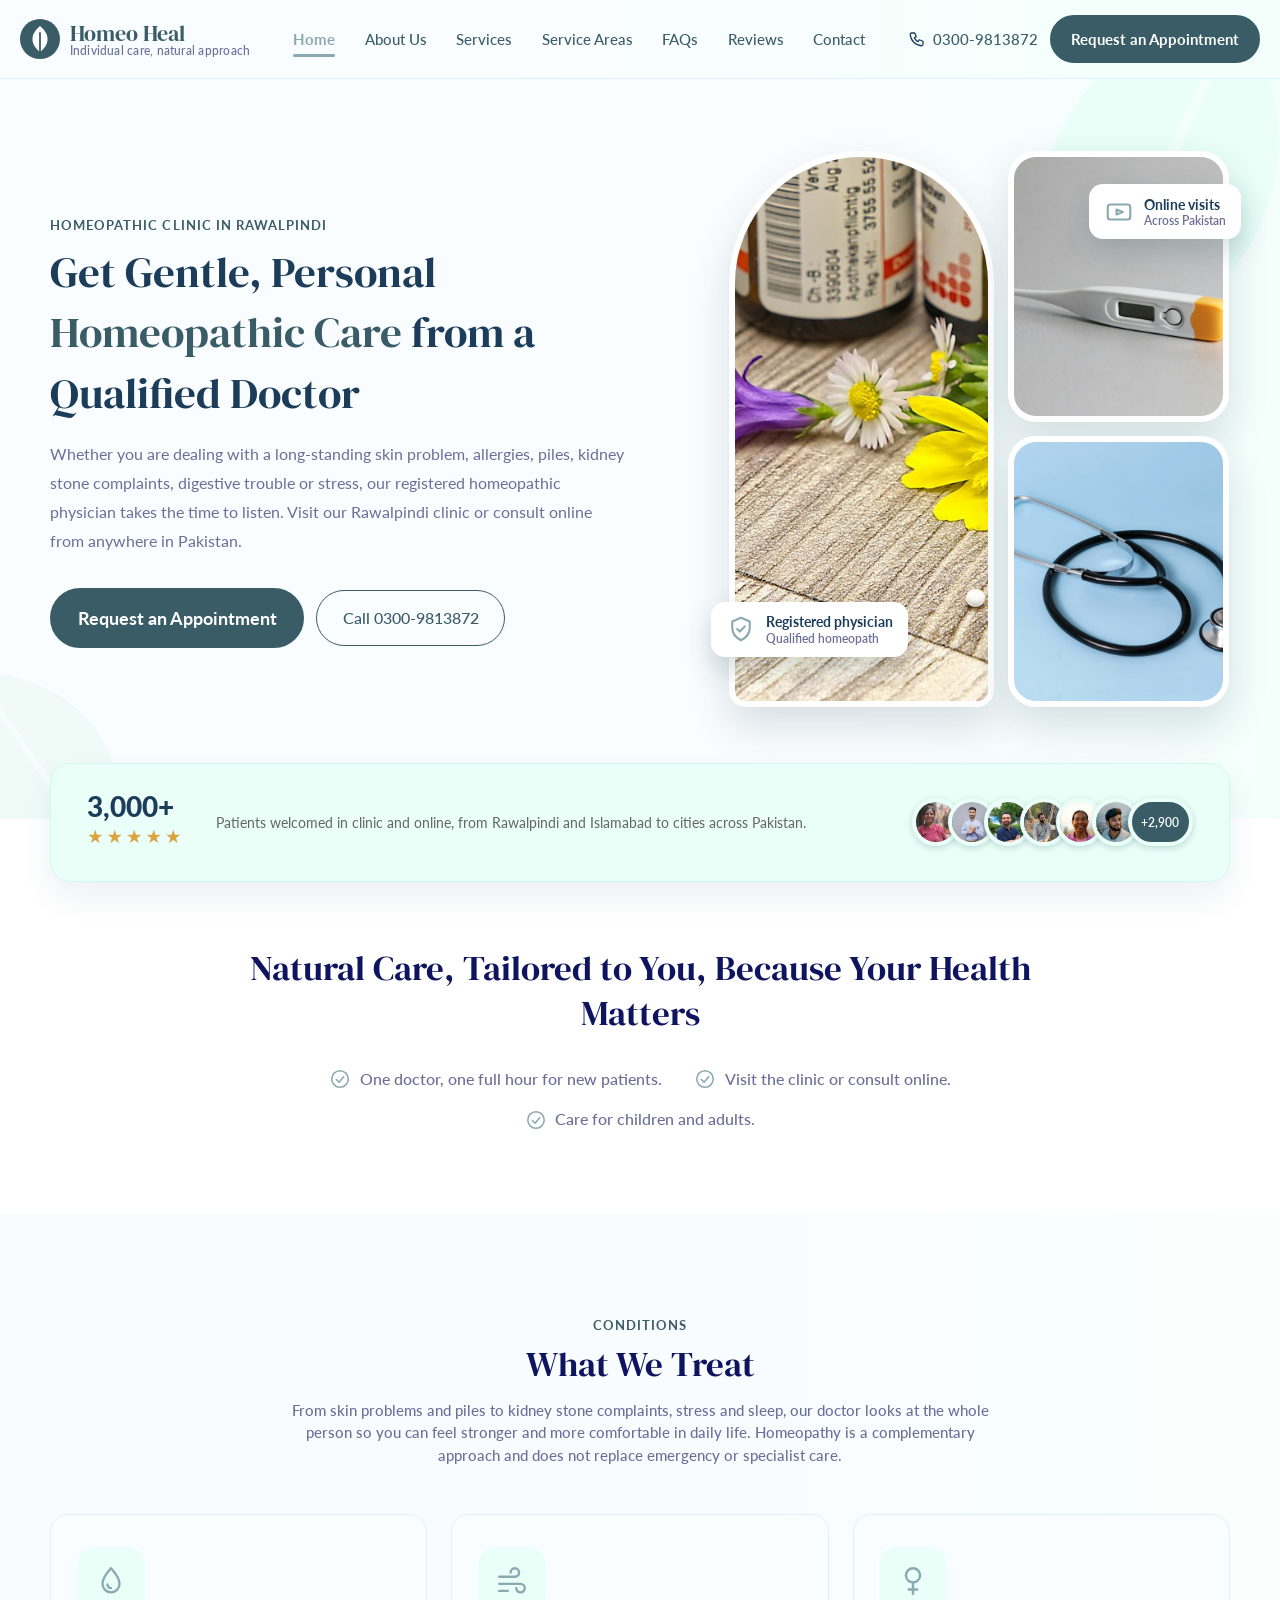
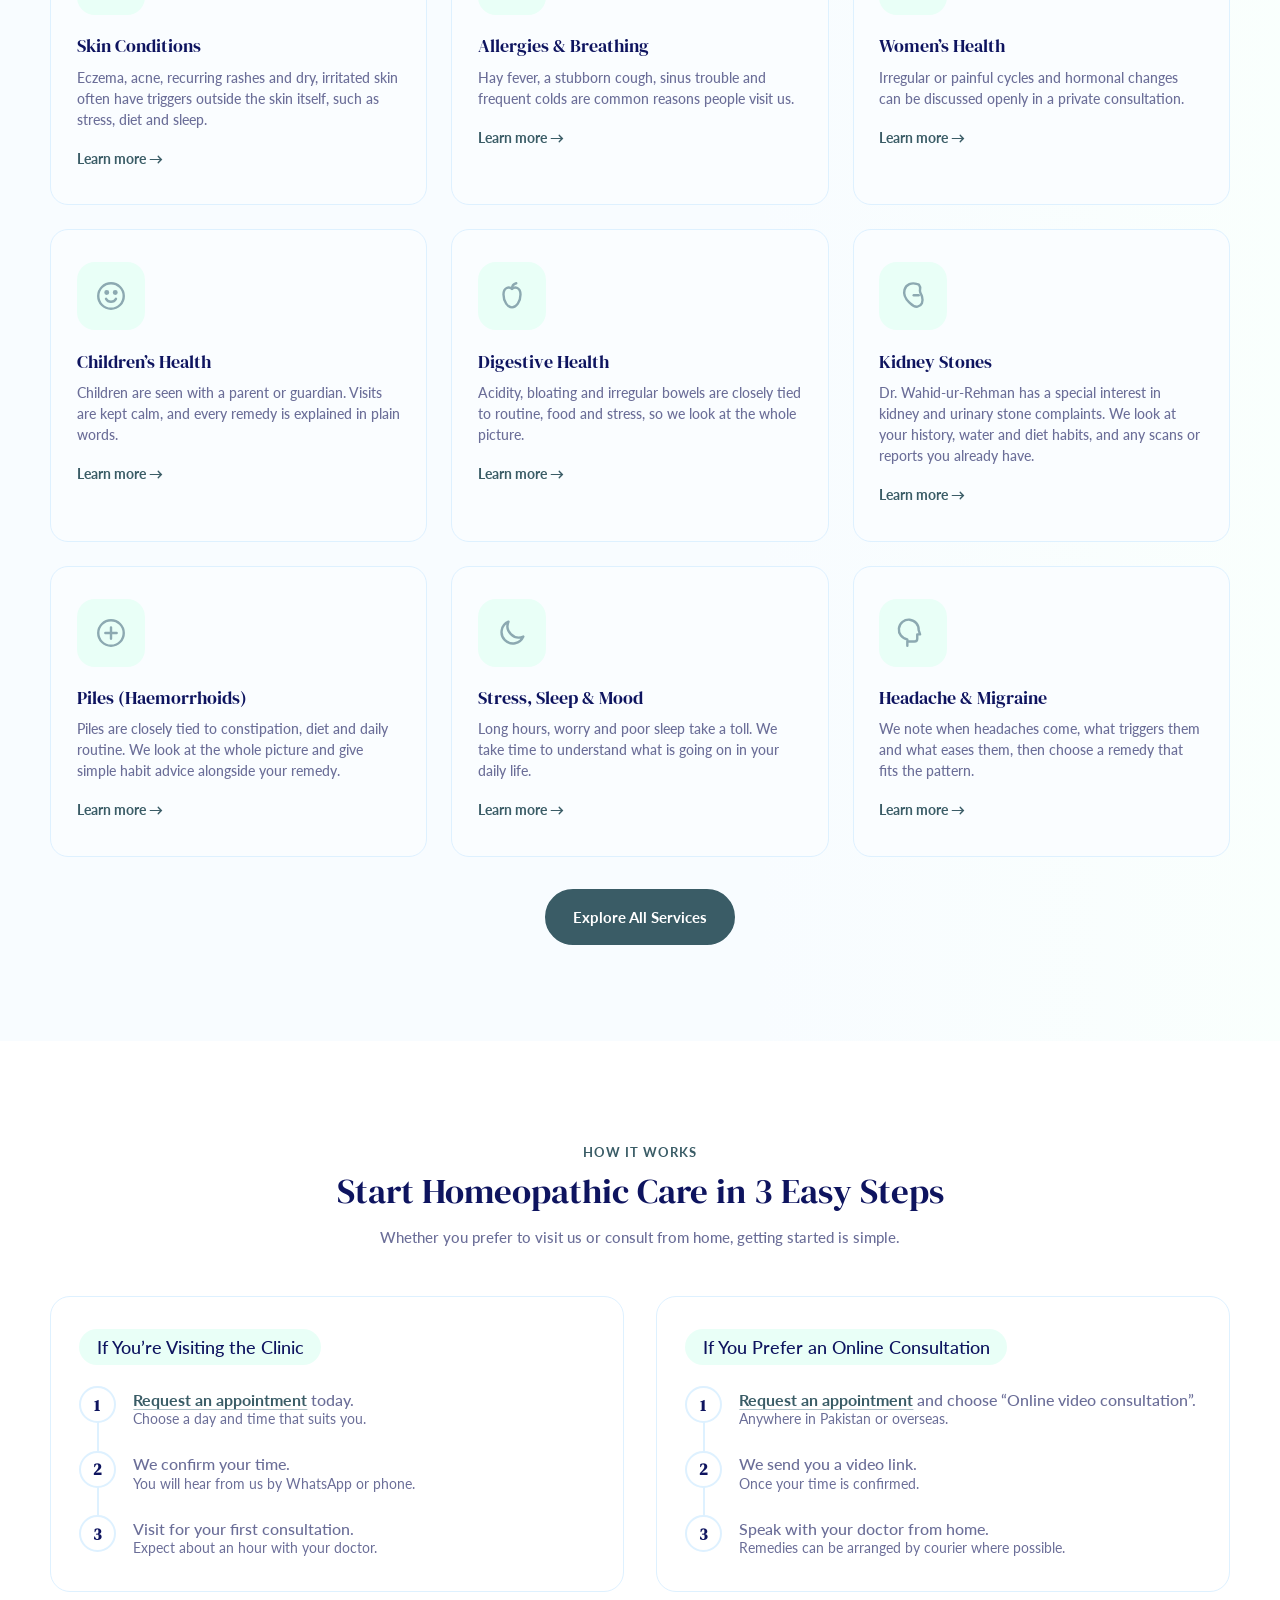
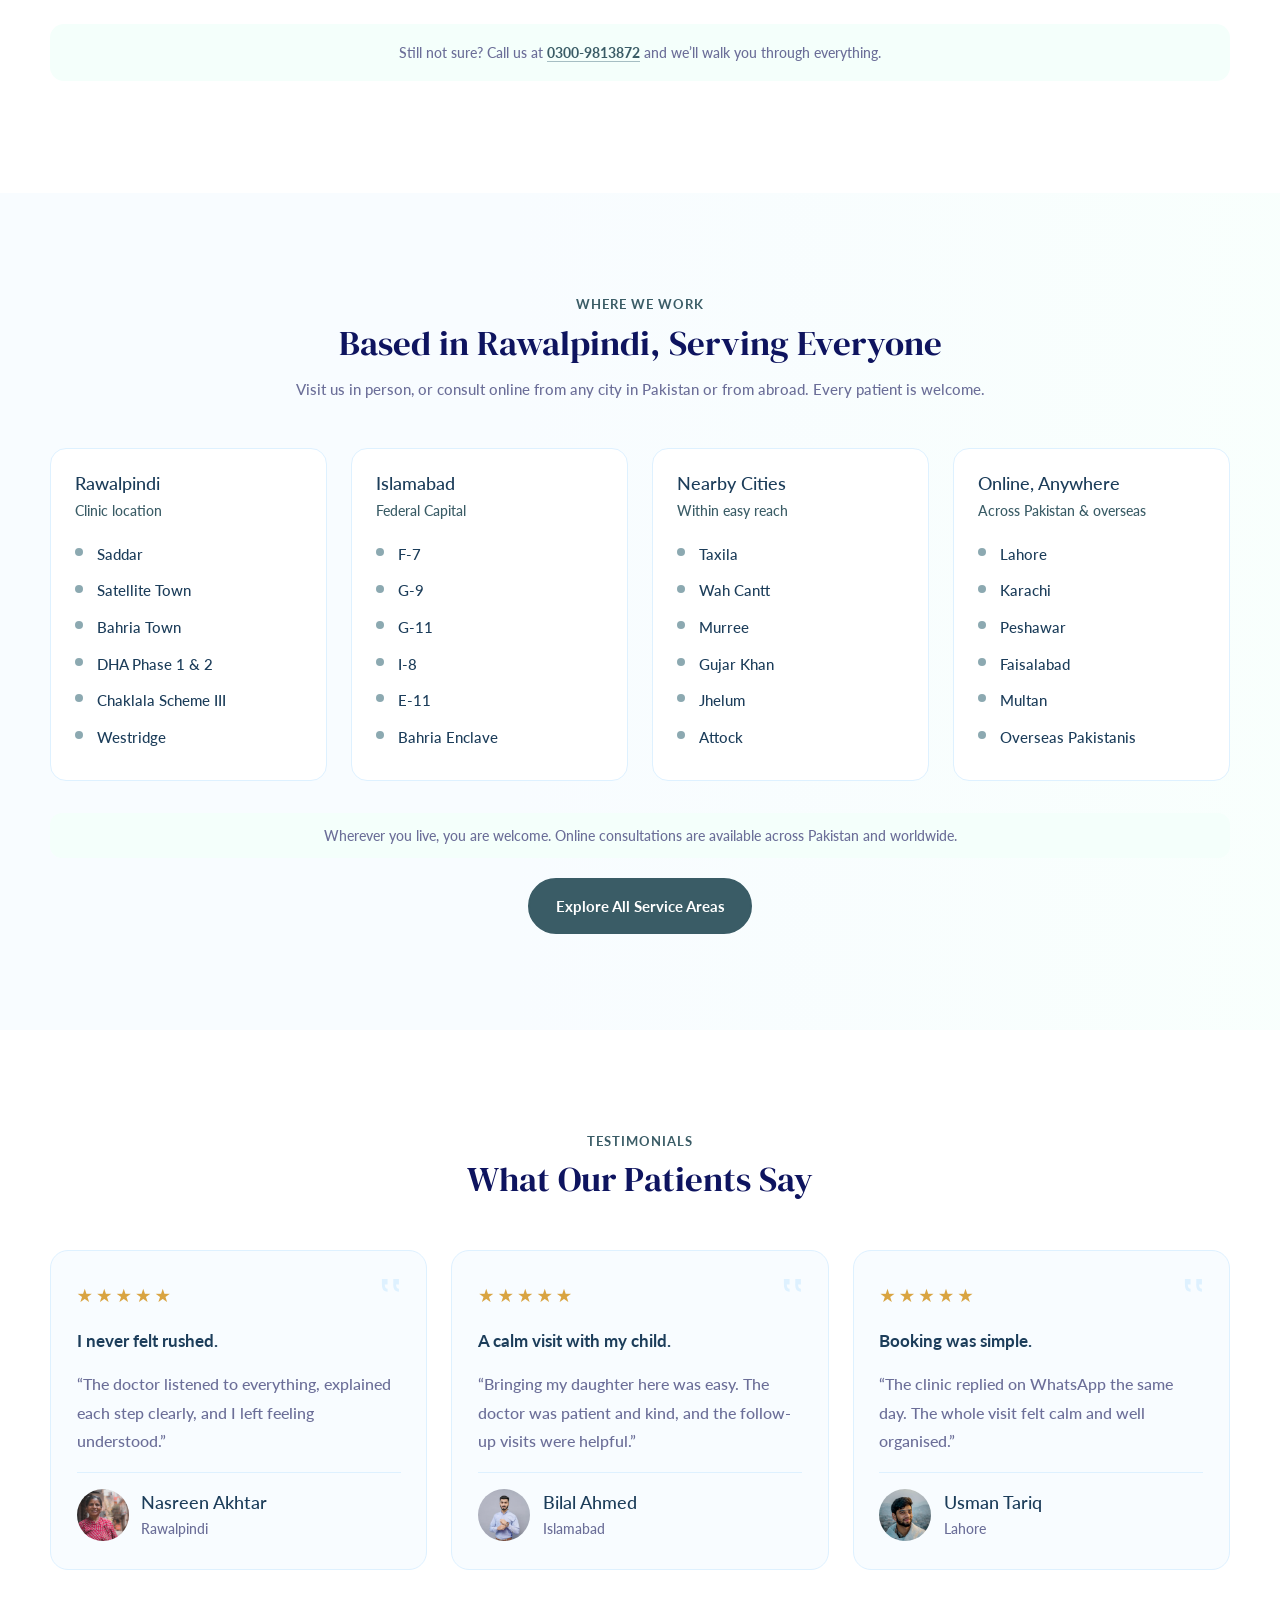
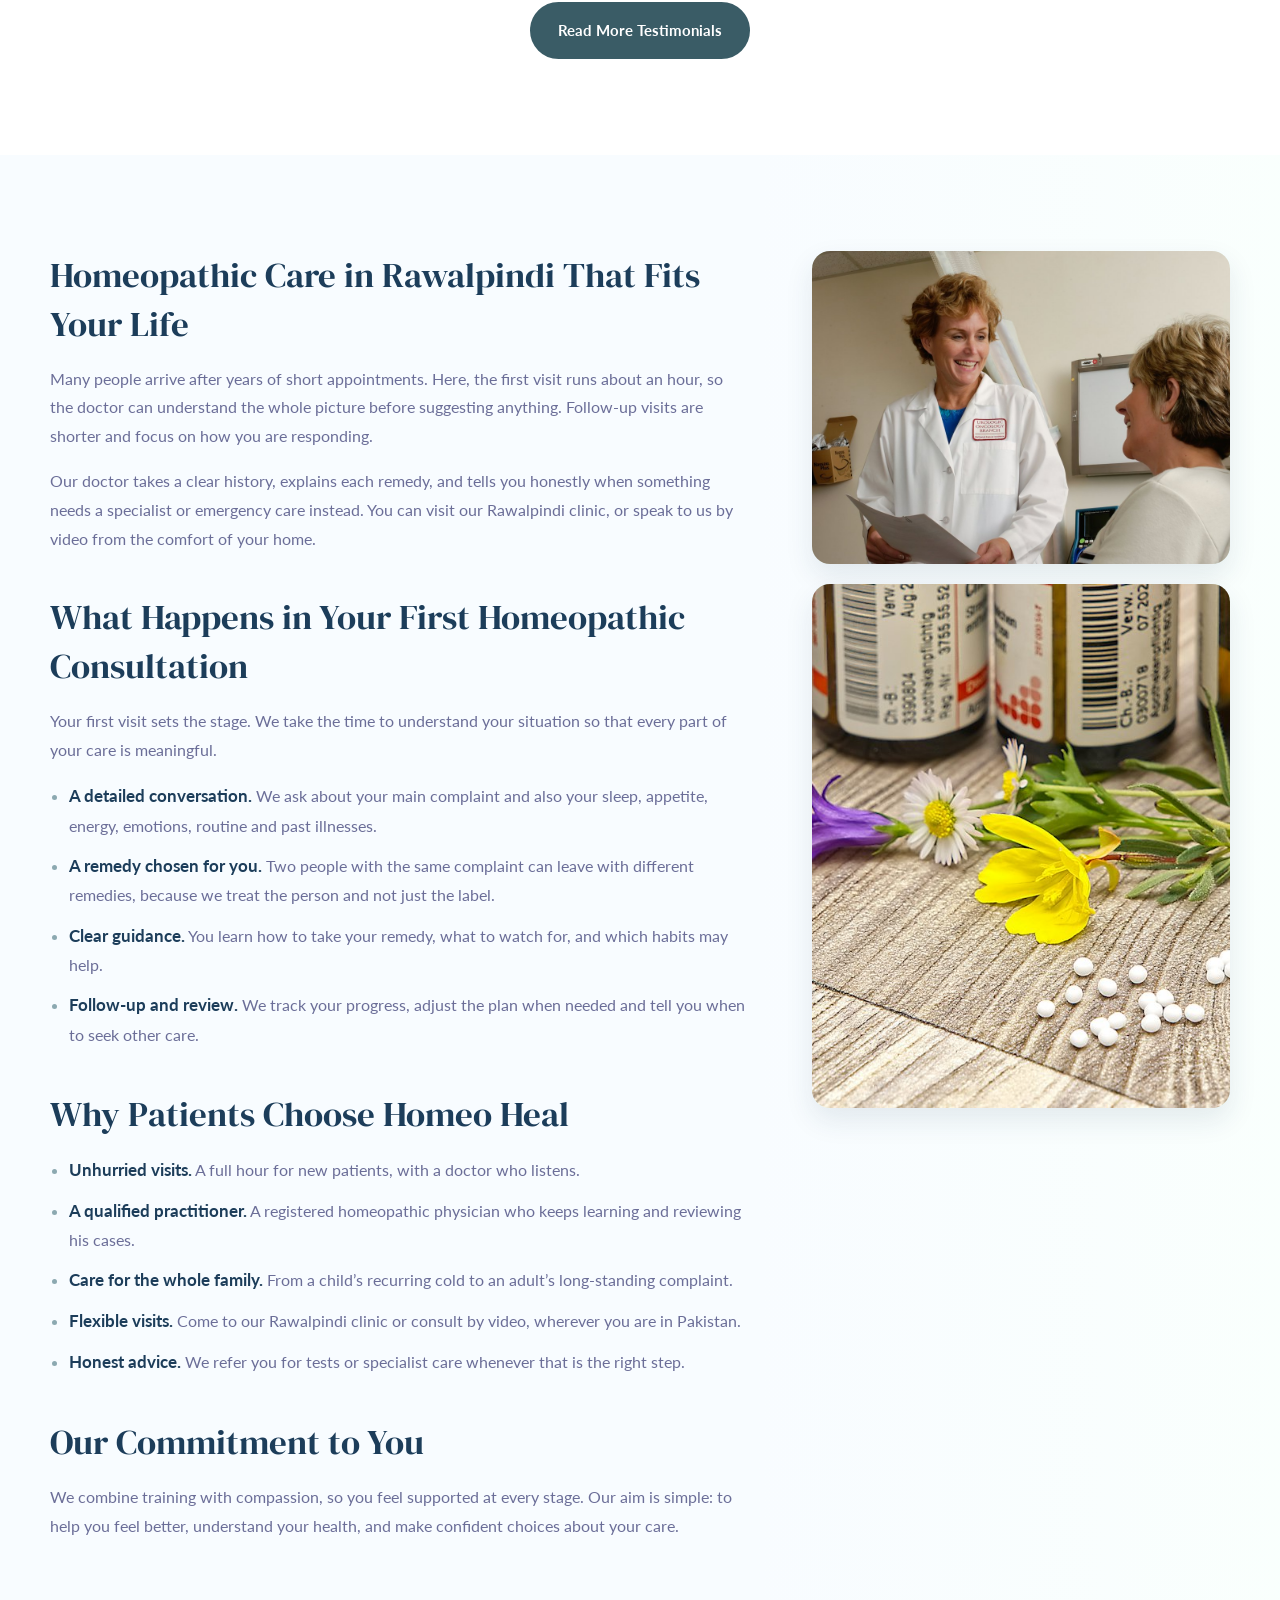
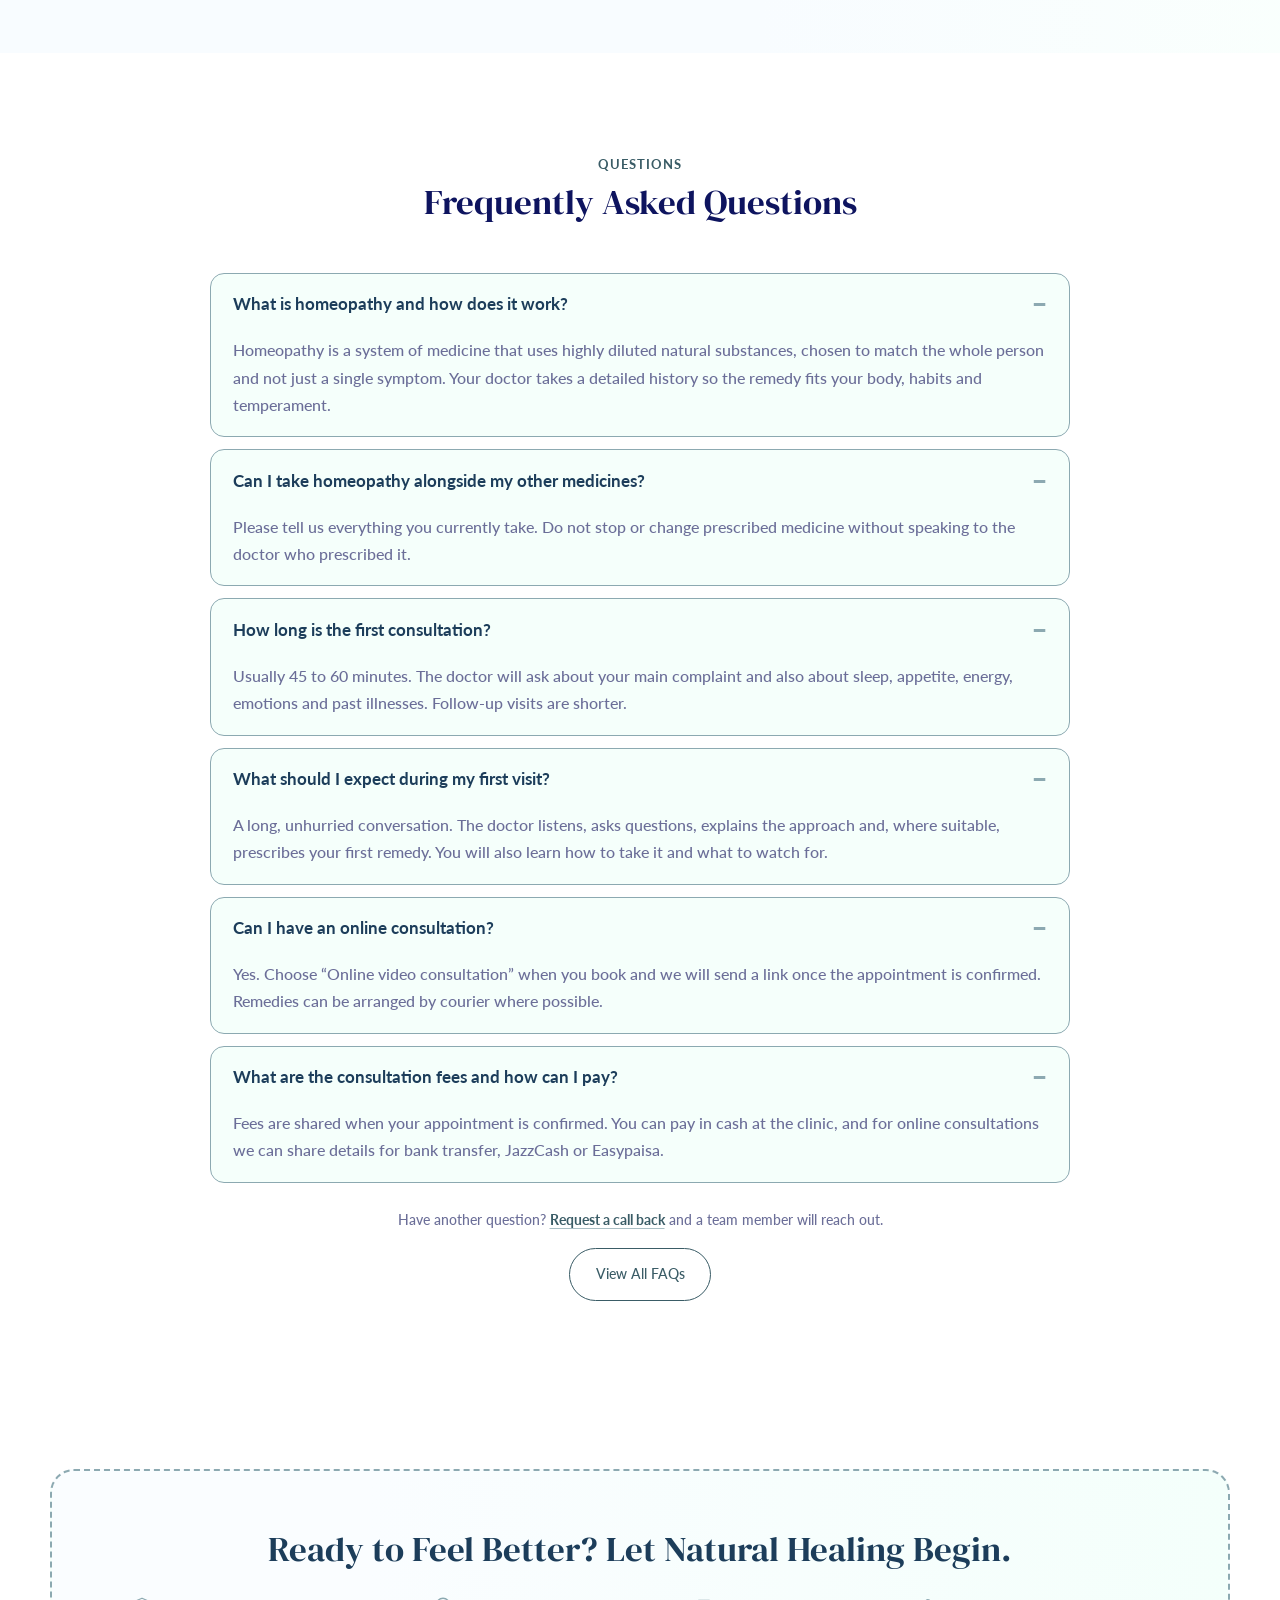
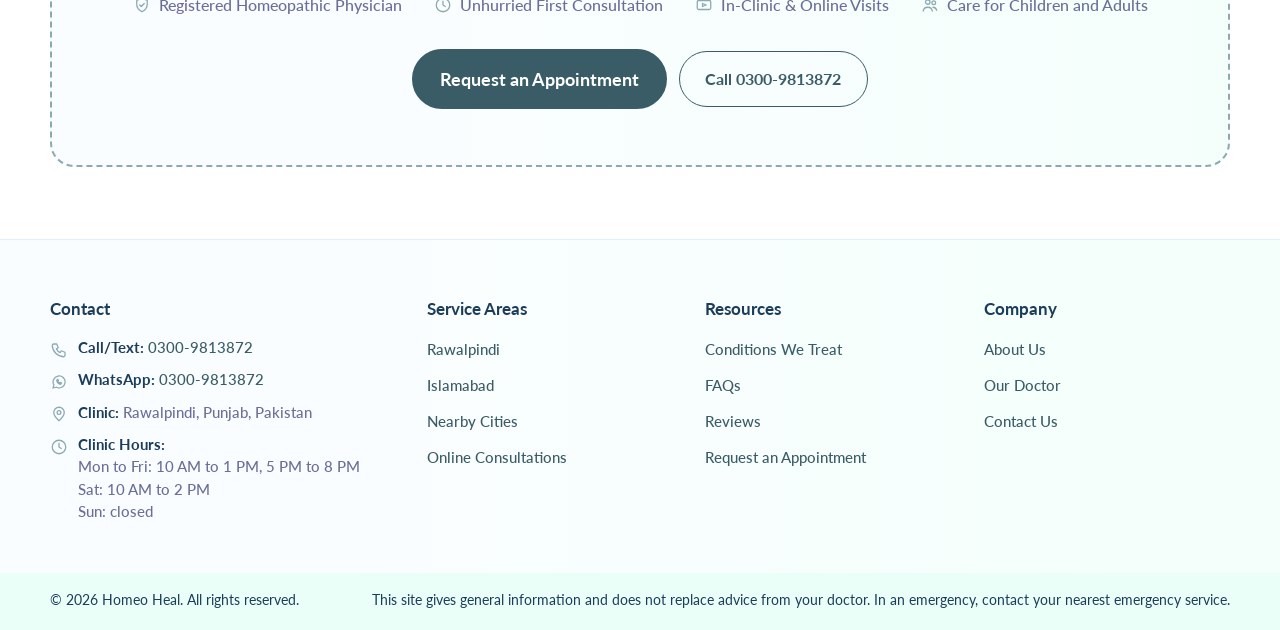
==== index.html @ 236b2a20 "Add Kidney Stones and Piles to services, home, doctor bio and FAQs Co-Authored-By: Claude Sonnet 5.5" ====
<!DOCTYPE html>
<html lang="en">
<head>
<meta charset="utf-8">
<meta name="viewport" content="width=device-width, initial-scale=1">
<title>Homeopathic Doctor in Rawalpindi & Islamabad | Homeo Heal</title>
<meta name="description" content="Gentle, personal homeopathic care from a registered doctor. Unhurried first consultations at our Rawalpindi clinic or online across Pakistan. Request an appointment today.">
<meta property="og:type" content="website">
<meta property="og:title" content="Homeopathic Doctor in Rawalpindi & Islamabad | Homeo Heal">
<meta property="og:description" content="Gentle, personal homeopathic care from a registered doctor. Unhurried first consultations at our Rawalpindi clinic or online across Pakistan. Request an appointment today.">
<meta property="og:image" content="assets/images/remedies-bottles.jpg">
<link rel="icon" href="data:image/svg+xml,%3Csvg xmlns='http://www.w3.org/2000/svg' viewBox='0 0 40 40'%3E%3Ccircle cx='20' cy='20' r='20' fill='%233A5C66'/%3E%3Cpath d='M20 33C11 26 9 16 20 7c11 9 9 19 0 26Z' fill='%23fff'/%3E%3C/svg%3E">
<link rel="preconnect" href="https://fonts.googleapis.com">
<link rel="preconnect" href="https://fonts.gstatic.com" crossorigin>
<link href="https://fonts.googleapis.com/css2?family=DM+Serif+Display&family=Lato:wght@400;700;900&display=swap" rel="stylesheet">
<link rel="stylesheet" href="assets/css/style.css">
</head>
<body>

<svg width="0" height="0" style="position:absolute" aria-hidden="true" focusable="false">
  <defs>
    <symbol id="leaf" viewBox="0 0 100 100">
      <path d="M50 96C18 72 12 34 50 4c38 30 32 68 0 92Z" fill="currentColor"/>
      <path d="M50 96V22" stroke="#fff" stroke-opacity="0.45" stroke-width="2.5" stroke-linecap="round" fill="none"/>
    </symbol>
  </defs>
</svg>


<header class="site-header">
  <div class="wrap header-row">
    <a class="brand" href="index.html" aria-label="Homeo Heal, home">
      <svg class="brand-mark" viewBox="0 0 40 40" aria-hidden="true"><circle cx="20" cy="20" r="20" fill="#3A5C66"/><path d="M20 33C11 26 9 16 20 7c11 9 9 19 0 26Z" fill="#fff"/><path d="M20 33V14" stroke="#3A5C66" stroke-width="1.8" stroke-linecap="round"/></svg>
      <span>Homeo Heal<small>Individual care, natural approach</small></span>
    </a>

    <nav class="nav" id="nav" aria-label="Main">
      <ul class="menu">
        <li><a href="index.html" aria-current="page">Home</a></li>
        <li><a href="about.html">About Us</a></li>
        <li><a href="services.html">Services</a></li>
        <li><a href="service-areas.html">Service Areas</a></li>
        <li><a href="faqs.html">FAQs</a></li>
        <li><a href="reviews.html">Reviews</a></li>
        <li><a href="contact.html">Contact</a></li>
      </ul>
    </nav>

    <div class="header-actions">
      <a class="header-phone" href="tel:+923009813872"><svg viewBox="0 0 24 24" fill="none" stroke="currentColor" stroke-width="1.7" stroke-linecap="round" stroke-linejoin="round" aria-hidden="true"><path d="M5 4h4l2 5-2.5 1.5a11 11 0 0 0 5 5L15 13l5 2v4a2 2 0 0 1-2 2A16 16 0 0 1 3 6a2 2 0 0 1 2-2z"/></svg>0300-9813872</a>
      <a class="btn btn--gold btn-long" href="request-an-appointment.html">Request an Appointment</a>
      <a class="btn btn--gold btn-short" href="request-an-appointment.html">Book</a>
      <button class="menu-toggle" id="menu-toggle" type="button" aria-expanded="false" aria-controls="nav">Menu</button>
    </div>
  </div>
</header>

<main id="top">

  <!-- BANNER -->
  <section class="banner">
    <svg class="banner-leaf l1" aria-hidden="true"><use href="#leaf"/></svg><svg class="banner-leaf l2" aria-hidden="true"><use href="#leaf"/></svg>
    <div class="wrap banner-grid">
      <div>
        <span class="eyebrow">Homeopathic clinic in Rawalpindi</span>
        <h1>Get Gentle, Personal <em>Homeopathic Care</em> from a Qualified Doctor</h1>
        <p class="lead">Whether you are dealing with a long-standing skin problem, allergies, piles, kidney stone complaints, digestive trouble or stress, our registered homeopathic physician takes the time to listen. Visit our Rawalpindi clinic or consult online from anywhere in Pakistan.</p>
        <div class="btn-row pair">
          <a class="btn btn--gold" href="request-an-appointment.html"><span class="lb-l">Request an Appointment</span><span class="lb-s">Book Appointment</span></a>
          <a class="btn btn--outline" href="tel:+923009813872"><span class="lb-l">Call 0300-9813872</span><span class="lb-s">Call Now</span></a>
        </div>
      </div>
      <div class="banner-photo">
        <div class="collage">
          <div class="c-main"><img src="assets/images/remedies-bottles.jpg" alt="Homeopathic remedy bottles with small white pillules and wildflowers on a wooden table" width="1200" height="800" fetchpriority="high"></div>
          <div class="c-top"><img src="assets/images/thermometer.jpg" alt="Digital thermometer on a grey background" width="700" height="700"></div>
          <div class="c-bottom"><img src="assets/images/stethoscope.jpg" alt="Stethoscope on a light blue background" width="700" height="700"></div>
        </div>
        <div class="badge b1"><svg viewBox="0 0 24 24" fill="none" stroke="currentColor" stroke-width="1.7" stroke-linecap="round" stroke-linejoin="round" aria-hidden="true"><path d="M12 3l7 3v5c0 5-3 8-7 10-4-2-7-5-7-10V6l7-3z"/><path d="M9 12l2 2 4-4"/></svg><span>Registered physician<small>Qualified homeopath</small></span></div>
        <div class="badge b2"><svg viewBox="0 0 24 24" fill="none" stroke="currentColor" stroke-width="1.7" stroke-linecap="round" stroke-linejoin="round" aria-hidden="true"><rect x="3" y="6" width="18" height="12" rx="2"/><path d="M10 10l5 2-5 2z"/></svg><span>Online visits<small>Across Pakistan</small></span></div>
      </div>
    </div>
  </section>

  <!-- TRUST -->
  <section class="trust">
    <div class="wrap">
      <div class="trust-card">
        <div class="trust-count">
          <div class="num"><span class="count" data-target="3000">3,000</span>+</div>
          <div class="stars" aria-hidden="true">★★★★★</div>
        </div>
        <p class="trust-text">Patients welcomed in clinic and online, from Rawalpindi and Islamabad to cities across Pakistan.</p>
        <div class="avatars" aria-hidden="true">
          <img src="assets/images/av2.jpg" alt="" width="48" height="48">
          <img src="assets/images/av3.jpg" alt="" width="48" height="48">
          <img src="assets/images/av4.jpg" alt="" width="48" height="48">
          <img src="assets/images/av5.jpg" alt="" width="48" height="48">
          <img src="assets/images/av6.jpg" alt="" width="48" height="48">
          <img src="assets/images/av7.jpg" alt="" width="48" height="48">
          <span>+2,900</span>
        </div>
      </div>
      <div class="trust-body">
        <h2>Natural Care, Tailored to You, Because Your Health Matters</h2>
        <div class="benefits">
          <p><svg viewBox="0 0 24 24" fill="none" stroke="currentColor" stroke-width="1.7" stroke-linecap="round" stroke-linejoin="round" aria-hidden="true"><circle cx="12" cy="12" r="9"/><path d="M8 12.5l3 3 5-6"/></svg>One doctor, one full hour for new patients.</p>
          <p><svg viewBox="0 0 24 24" fill="none" stroke="currentColor" stroke-width="1.7" stroke-linecap="round" stroke-linejoin="round" aria-hidden="true"><circle cx="12" cy="12" r="9"/><path d="M8 12.5l3 3 5-6"/></svg>Visit the clinic or consult online.</p>
          <p><svg viewBox="0 0 24 24" fill="none" stroke="currentColor" stroke-width="1.7" stroke-linecap="round" stroke-linejoin="round" aria-hidden="true"><circle cx="12" cy="12" r="9"/><path d="M8 12.5l3 3 5-6"/></svg>Care for children and adults.</p>
        </div>
      </div>
    </div>
  </section>

  <!-- WHAT WE TREAT -->
  <section class="section section--soft">
    <div class="wrap">
      <div class="section-head">
        <span class="eyebrow">Conditions</span>
        <h2>What We Treat</h2>
        <p>From skin problems and piles to kidney stone complaints, stress and sleep, our doctor looks at the whole person so you can feel stronger and more comfortable in daily life. Homeopathy is a complementary approach and does not replace emergency or specialist care.</p>
      </div>
      <div class="cards">
        <article class="card">
          <div class="ico"><svg viewBox="0 0 24 24" fill="none" stroke="currentColor" stroke-width="1.7" stroke-linecap="round" stroke-linejoin="round" aria-hidden="true"><path d="M12 3s6 6.5 6 11a6 6 0 0 1-12 0c0-4.5 6-11 6-11z"/><path d="M9.5 14.5a2.5 2.5 0 0 0 2.5 2.5"/></svg></div>
          <h3>Skin Conditions</h3>
          <p>Eczema, acne, recurring rashes and dry, irritated skin often have triggers outside the skin itself, such as stress, diet and sleep.</p>
          <a class="more" href="services.html">Learn more &rarr;</a>
        </article>
        <article class="card">
          <div class="ico"><svg viewBox="0 0 24 24" fill="none" stroke="currentColor" stroke-width="1.7" stroke-linecap="round" stroke-linejoin="round" aria-hidden="true"><path d="M3 9h11a3 3 0 1 0-3-3"/><path d="M3 14h15a3 3 0 1 1-3 3"/><path d="M3 19h6"/></svg></div>
          <h3>Allergies & Breathing</h3>
          <p>Hay fever, a stubborn cough, sinus trouble and frequent colds are common reasons people visit us.</p>
          <a class="more" href="services.html">Learn more &rarr;</a>
        </article>
        <article class="card">
          <div class="ico"><svg viewBox="0 0 24 24" fill="none" stroke="currentColor" stroke-width="1.7" stroke-linecap="round" stroke-linejoin="round" aria-hidden="true"><circle cx="12" cy="8" r="5"/><path d="M12 13v8M9 18h6"/></svg></div>
          <h3>Women’s Health</h3>
          <p>Irregular or painful cycles and hormonal changes can be discussed openly in a private consultation.</p>
          <a class="more" href="services.html">Learn more &rarr;</a>
        </article>
        <article class="card">
          <div class="ico"><svg viewBox="0 0 24 24" fill="none" stroke="currentColor" stroke-width="1.7" stroke-linecap="round" stroke-linejoin="round" aria-hidden="true"><circle cx="12" cy="12" r="9"/><path d="M8.5 14a4 4 0 0 0 7 0"/><circle cx="9" cy="9.5" r="0.9" fill="currentColor"/><circle cx="15" cy="9.5" r="0.9" fill="currentColor"/></svg></div>
          <h3>Children’s Health</h3>
          <p>Children are seen with a parent or guardian. Visits are kept calm, and every remedy is explained in plain words.</p>
          <a class="more" href="services.html">Learn more &rarr;</a>
        </article>
        <article class="card">
          <div class="ico"><svg viewBox="0 0 24 24" fill="none" stroke="currentColor" stroke-width="1.7" stroke-linecap="round" stroke-linejoin="round" aria-hidden="true"><path d="M12 7c-2-2-6-1-6 4 0 5 3 9 6 9s6-4 6-9c0-5-4-6-6-4z"/><path d="M12 7c0-2 1-3.5 3-4"/></svg></div>
          <h3>Digestive Health</h3>
          <p>Acidity, bloating and irregular bowels are closely tied to routine, food and stress, so we look at the whole picture.</p>
          <a class="more" href="services.html">Learn more &rarr;</a>
        </article>
        <article class="card">
          <div class="ico"><svg viewBox="0 0 24 24" fill="none" stroke="currentColor" stroke-width="1.7" stroke-linecap="round" stroke-linejoin="round" aria-hidden="true"><path d="M14.5 3.5c-3.2-1.2-7.500.3-8.500 4.200-1 3.800 1.200 6.800 3.300 8.800 1.600 1.500 3.200 3.500 5.900 3 3-.600 4.200-3.500 3.200-7-.500-1.800-1.500-2.500-1.500-4.200 0-1.600.800-2.400-.700-4.300z"/><path d="M12.500 11.500h3.500"/></svg></div>
          <h3>Kidney Stones</h3>
          <p>Dr. Wahid-ur-Rehman has a special interest in kidney and urinary stone complaints. We look at your history, water and diet habits, and any scans or reports you already have.</p>
          <a class="more" href="services.html">Learn more &rarr;</a>
        </article>
        <article class="card">
          <div class="ico"><svg viewBox="0 0 24 24" fill="none" stroke="currentColor" stroke-width="1.7" stroke-linecap="round" stroke-linejoin="round" aria-hidden="true"><circle cx="12" cy="12" r="9"/><path d="M12 8v8M8 12h8"/></svg></div>
          <h3>Piles (Haemorrhoids)</h3>
          <p>Piles are closely tied to constipation, diet and daily routine. We look at the whole picture and give simple habit advice alongside your remedy.</p>
          <a class="more" href="services.html">Learn more &rarr;</a>
        </article>
        <article class="card">
          <div class="ico"><svg viewBox="0 0 24 24" fill="none" stroke="currentColor" stroke-width="1.7" stroke-linecap="round" stroke-linejoin="round" aria-hidden="true"><path d="M20 14.5A8 8 0 0 1 9.5 4 8 8 0 1 0 20 14.5z"/></svg></div>
          <h3>Stress, Sleep & Mood</h3>
          <p>Long hours, worry and poor sleep take a toll. We take time to understand what is going on in your daily life.</p>
          <a class="more" href="services.html">Learn more &rarr;</a>
        </article>
        <article class="card">
          <div class="ico"><svg viewBox="0 0 24 24" fill="none" stroke="currentColor" stroke-width="1.7" stroke-linecap="round" stroke-linejoin="round" aria-hidden="true"><path d="M8 21v-4.5a7 7 0 1 1 8-6.5l1 3h-2v3a2 2 0 0 1-2 2H8z"/></svg></div>
          <h3>Headache & Migraine</h3>
          <p>We note when headaches come, what triggers them and what eases them, then choose a remedy that fits the pattern.</p>
          <a class="more" href="services.html">Learn more &rarr;</a>
        </article>
      </div>
      <div class="btn-row center mt"><a class="btn" href="services.html">Explore All Services</a></div>
    </div>
  </section>

  <!-- HOW IT WORKS -->
  <section class="section">
    <div class="wrap">
      <div class="section-head">
        <span class="eyebrow">How it works</span>
        <h2>Start Homeopathic Care in 3 Easy Steps</h2>
        <p>Whether you prefer to visit us or consult from home, getting started is simple.</p>
      </div>
      <div class="steps">
        <div class="track">
          <span class="track-title">If You’re Visiting the Clinic</span>
          <ol>
            <li><a href="request-an-appointment.html">Request an appointment</a> today.<span>Choose a day and time that suits you.</span></li>
            <li>We confirm your time.<span>You will hear from us by WhatsApp or phone.</span></li>
            <li>Visit for your first consultation.<span>Expect about an hour with your doctor.</span></li>
          </ol>
        </div>
        <div class="track">
          <span class="track-title">If You Prefer an Online Consultation</span>
          <ol>
            <li><a href="request-an-appointment.html">Request an appointment</a> and choose “Online video consultation”.<span>Anywhere in Pakistan or overseas.</span></li>
            <li>We send you a video link.<span>Once your time is confirmed.</span></li>
            <li>Speak with your doctor from home.<span>Remedies can be arranged by courier where possible.</span></li>
          </ol>
        </div>
      </div>
      <p class="steps-foot">Still not sure? Call us at <a href="tel:+923009813872">0300-9813872</a> and we’ll walk you through everything.</p>
    </div>
  </section>

  <!-- AREAS -->
  <section class="section section--mint">
    <div class="wrap">
      <div class="section-head">
        <span class="eyebrow">Where we work</span>
        <h2>Based in Rawalpindi, Serving Everyone</h2>
        <p>Visit us in person, or consult online from any city in Pakistan or from abroad. Every patient is welcome.</p>
      </div>
      <div class="areas">
        <article class="area" id="rawalpindi">
          <h3><a href="service-areas.html#rawalpindi">Rawalpindi</a></h3>
          <span class="region">Clinic location</span>
          <ul><li>Saddar</li><li>Satellite Town</li><li>Bahria Town</li><li>DHA Phase 1 & 2</li><li>Chaklala Scheme III</li><li>Westridge</li></ul>
        </article>
        <article class="area" id="islamabad">
          <h3><a href="service-areas.html#islamabad">Islamabad</a></h3>
          <span class="region">Federal Capital</span>
          <ul><li>F-7</li><li>G-9</li><li>G-11</li><li>I-8</li><li>E-11</li><li>Bahria Enclave</li></ul>
        </article>
        <article class="area" id="nearby">
          <h3><a href="service-areas.html#nearby">Nearby Cities</a></h3>
          <span class="region">Within easy reach</span>
          <ul><li>Taxila</li><li>Wah Cantt</li><li>Murree</li><li>Gujar Khan</li><li>Jhelum</li><li>Attock</li></ul>
        </article>
        <article class="area" id="online">
          <h3><a href="service-areas.html#online">Online, Anywhere</a></h3>
          <span class="region">Across Pakistan & overseas</span>
          <ul><li>Lahore</li><li>Karachi</li><li>Peshawar</li><li>Faisalabad</li><li>Multan</li><li>Overseas Pakistanis</li></ul>
        </article>
      </div>
      <p class="note-line">Wherever you live, you are welcome. Online consultations are available across Pakistan and worldwide.</p>
      <div class="btn-row center"><a class="btn" href="service-areas.html">Explore All Service Areas</a></div>
    </div>
  </section>

  <!-- REVIEWS -->
  <section class="section">
    <div class="wrap">
      <div class="section-head">
        <span class="eyebrow">Testimonials</span>
        <h2>What Our Patients Say</h2>
      </div>
      <div class="reviews-grid three">
        <article class="review-card">
          <svg class="quote-ico" viewBox="0 0 24 24" fill="none" stroke="currentColor" stroke-width="1.7" stroke-linecap="round" stroke-linejoin="round" aria-hidden="true"><path d="M7 7h4v4H9c0 2 .8 3 2 3v2c-3 0-4-2-4-5V7zm8 0h4v4h-2c0 2 .8 3 2 3v2c-3 0-4-2-4-5V7z" fill="currentColor" stroke="none"/></svg>
          <div class="stars" aria-label="5 out of 5 stars">★★★★★</div>
          <h3>I never felt rushed.</h3>
          <blockquote>“The doctor listened to everything, explained each step clearly, and I left feeling understood.”</blockquote>
          <div class="author">
            <img src="assets/images/av2.jpg" alt="Portrait of Nasreen Akhtar" width="52" height="52" loading="lazy">
            <div><div class="name">Nasreen Akhtar</div><div class="loc">Rawalpindi</div></div>
          </div>
        </article>
        <article class="review-card">
          <svg class="quote-ico" viewBox="0 0 24 24" fill="none" stroke="currentColor" stroke-width="1.7" stroke-linecap="round" stroke-linejoin="round" aria-hidden="true"><path d="M7 7h4v4H9c0 2 .8 3 2 3v2c-3 0-4-2-4-5V7zm8 0h4v4h-2c0 2 .8 3 2 3v2c-3 0-4-2-4-5V7z" fill="currentColor" stroke="none"/></svg>
          <div class="stars" aria-label="5 out of 5 stars">★★★★★</div>
          <h3>A calm visit with my child.</h3>
          <blockquote>“Bringing my daughter here was easy. The doctor was patient and kind, and the follow-up visits were helpful.”</blockquote>
          <div class="author">
            <img src="assets/images/av3.jpg" alt="Portrait of Bilal Ahmed" width="52" height="52" loading="lazy">
            <div><div class="name">Bilal Ahmed</div><div class="loc">Islamabad</div></div>
          </div>
        </article>
        <article class="review-card">
          <svg class="quote-ico" viewBox="0 0 24 24" fill="none" stroke="currentColor" stroke-width="1.7" stroke-linecap="round" stroke-linejoin="round" aria-hidden="true"><path d="M7 7h4v4H9c0 2 .8 3 2 3v2c-3 0-4-2-4-5V7zm8 0h4v4h-2c0 2 .8 3 2 3v2c-3 0-4-2-4-5V7z" fill="currentColor" stroke="none"/></svg>
          <div class="stars" aria-label="5 out of 5 stars">★★★★★</div>
          <h3>Booking was simple.</h3>
          <blockquote>“The clinic replied on WhatsApp the same day. The whole visit felt calm and well organised.”</blockquote>
          <div class="author">
            <img src="assets/images/av7.jpg" alt="Portrait of Usman Tariq" width="52" height="52" loading="lazy">
            <div><div class="name">Usman Tariq</div><div class="loc">Lahore</div></div>
          </div>
        </article>
      </div>
      <div class="btn-row center mt"><a class="btn" href="reviews.html">Read More Testimonials</a></div>
    </div>
  </section>

  <!-- DETAIL -->
  <section class="section section--soft">
    <div class="wrap detail">
      <div>
        <h2>Homeopathic Care in Rawalpindi That Fits Your Life</h2>
        <p>Many people arrive after years of short appointments. Here, the first visit runs about an hour, so the doctor can understand the whole picture before suggesting anything. Follow-up visits are shorter and focus on how you are responding.</p>
        <p>Our doctor takes a clear history, explains each remedy, and tells you honestly when something needs a specialist or emergency care instead. You can visit our Rawalpindi clinic, or speak to us by video from the comfort of your home.</p>

        <h2>What Happens in Your First Homeopathic Consultation</h2>
        <p>Your first visit sets the stage. We take the time to understand your situation so that every part of your care is meaningful.</p>
        <ul>
          <li><strong>A detailed conversation.</strong> We ask about your main complaint and also your sleep, appetite, energy, emotions, routine and past illnesses.</li>
          <li><strong>A remedy chosen for you.</strong> Two people with the same complaint can leave with different remedies, because we treat the person and not just the label.</li>
          <li><strong>Clear guidance.</strong> You learn how to take your remedy, what to watch for, and which habits may help.</li>
          <li><strong>Follow-up and review.</strong> We track your progress, adjust the plan when needed and tell you when to seek other care.</li>
        </ul>

        <h2>Why Patients Choose Homeo Heal</h2>
        <ul>
          <li><strong>Unhurried visits.</strong> A full hour for new patients, with a doctor who listens.</li>
          <li><strong>A qualified practitioner.</strong> A registered homeopathic physician who keeps learning and reviewing his cases.</li>
          <li><strong>Care for the whole family.</strong> From a child’s recurring cold to an adult’s long-standing complaint.</li>
          <li><strong>Flexible visits.</strong> Come to our Rawalpindi clinic or consult by video, wherever you are in Pakistan.</li>
          <li><strong>Honest advice.</strong> We refer you for tests or specialist care whenever that is the right step.</li>
        </ul>

        <h2>Our Commitment to You</h2>
        <p>We combine training with compassion, so you feel supported at every stage. Our aim is simple: to help you feel better, understand your health, and make confident choices about your care.</p>
      </div>
      <div class="side-stack">
        <figure class="photo wide"><img src="assets/images/consultation.jpg" alt="Doctor smiling while talking with a patient in a clinic room" width="1200" height="800" loading="lazy"></figure>
        <figure class="photo tall"><img src="assets/images/remedies-bottles.jpg" alt="Homeopathic remedy bottles and small white pillules on a wooden table" width="1200" height="800" loading="lazy"></figure>
      </div>
    </div>
  </section>

  <!-- FAQ -->
  <section class="section">
    <div class="wrap">
      <div class="section-head">
        <span class="eyebrow">Questions</span>
        <h2>Frequently Asked Questions</h2>
      </div>
      <div class="faq">
        <details open>
          <summary>What is homeopathy and how does it work?</summary>
          <p>Homeopathy is a system of medicine that uses highly diluted natural substances, chosen to match the whole person and not just a single symptom. Your doctor takes a detailed history so the remedy fits your body, habits and temperament.</p>
        </details>
        <details open>
          <summary>Can I take homeopathy alongside my other medicines?</summary>
          <p>Please tell us everything you currently take. Do not stop or change prescribed medicine without speaking to the doctor who prescribed it.</p>
        </details>
        <details open>
          <summary>How long is the first consultation?</summary>
          <p>Usually 45 to 60 minutes. The doctor will ask about your main complaint and also about sleep, appetite, energy, emotions and past illnesses. Follow-up visits are shorter.</p>
        </details>
        <details open>
          <summary>What should I expect during my first visit?</summary>
          <p>A long, unhurried conversation. The doctor listens, asks questions, explains the approach and, where suitable, prescribes your first remedy. You will also learn how to take it and what to watch for.</p>
        </details>
        <details open>
          <summary>Can I have an online consultation?</summary>
          <p>Yes. Choose “Online video consultation” when you book and we will send a link once the appointment is confirmed. Remedies can be arranged by courier where possible.</p>
        </details>
        <details open>
          <summary>What are the consultation fees and how can I pay?</summary>
          <p>Fees are shared when your appointment is confirmed. You can pay in cash at the clinic, and for online consultations we can share details for bank transfer, JazzCash or Easypaisa.</p>
        </details>
        <p class="faq-foot">Have another question? <a href="request-an-appointment.html#callback">Request a call back</a> and a team member will reach out.</p>
        <div class="btn-row center"><a class="btn btn--outline" href="faqs.html">View All FAQs</a></div>
      </div>
    </div>
  </section>

  <section class="cta">
    <svg class="banner-leaf l1" aria-hidden="true"><use href="#leaf"/></svg>
    <div class="wrap">
      <h2>Ready to Feel Better? Let Natural Healing Begin.</h2>
      <div class="cta-features">
        <p><svg viewBox="0 0 24 24" fill="none" stroke="currentColor" stroke-width="1.7" stroke-linecap="round" stroke-linejoin="round" aria-hidden="true"><path d="M12 3l7 3v5c0 5-3 8-7 10-4-2-7-5-7-10V6l7-3z"/><path d="M9 12l2 2 4-4"/></svg>Registered Homeopathic Physician</p>
        <p><svg viewBox="0 0 24 24" fill="none" stroke="currentColor" stroke-width="1.7" stroke-linecap="round" stroke-linejoin="round" aria-hidden="true"><circle cx="12" cy="12" r="9"/><path d="M12 7v5l3 2"/></svg>Unhurried First Consultation</p>
        <p><svg viewBox="0 0 24 24" fill="none" stroke="currentColor" stroke-width="1.7" stroke-linecap="round" stroke-linejoin="round" aria-hidden="true"><rect x="3" y="6" width="18" height="12" rx="2"/><path d="M10 10l5 2-5 2z"/></svg>In-Clinic &amp; Online Visits</p>
        <p><svg viewBox="0 0 24 24" fill="none" stroke="currentColor" stroke-width="1.7" stroke-linecap="round" stroke-linejoin="round" aria-hidden="true"><circle cx="9" cy="8" r="3"/><circle cx="17" cy="9" r="2.5"/><path d="M3 20c.5-3.5 3-5 6-5s5.5 1.5 6 5"/><path d="M16 15c2.5 0 4 1.2 5 4"/></svg>Care for Children and Adults</p>
      </div>
      <div class="btn-row pair center">
        <a class="btn btn--gold" href="request-an-appointment.html"><span class="lb-l">Request an Appointment</span><span class="lb-s">Book Appointment</span></a>
        <a class="btn btn--light" href="tel:+923009813872"><span class="lb-l">Call 0300-9813872</span><span class="lb-s">Call Now</span></a>
      </div>
    </div>
  </section>
</main>

<footer class="site-footer">
  <div class="wrap">
    <div class="footer-row">
      <div class="foot-contact">
        <span class="foot-head">Contact</span>
        <p><svg viewBox="0 0 24 24" fill="none" stroke="currentColor" stroke-width="1.7" stroke-linecap="round" stroke-linejoin="round" aria-hidden="true"><path d="M5 4h4l2 5-2.5 1.5a11 11 0 0 0 5 5L15 13l5 2v4a2 2 0 0 1-2 2A16 16 0 0 1 3 6a2 2 0 0 1 2-2z"/></svg><span><strong>Call/Text:</strong> <a href="tel:+923009813872">0300-9813872</a></span></p>
        <p><svg viewBox="0 0 24 24" fill="none" stroke="currentColor" stroke-width="1.7" stroke-linecap="round" stroke-linejoin="round" aria-hidden="true"><path d="M4 20l1.3-4A8 8 0 1 1 8.5 19L4 20z"/><path d="M9 10c.5 2.5 2.5 4.5 5 5l1.5-1.5-2-1-1 .8c-.8-.4-1.6-1.2-2-2l.8-1-1-2z"/></svg><span><strong>WhatsApp:</strong> <a href="https://wa.me/923009813872" rel="noopener">0300-9813872</a></span></p>
        <p><svg viewBox="0 0 24 24" fill="none" stroke="currentColor" stroke-width="1.7" stroke-linecap="round" stroke-linejoin="round" aria-hidden="true"><path d="M12 21s-7-6.5-7-11a7 7 0 0 1 14 0c0 4.5-7 11-7 11z"/><circle cx="12" cy="10" r="2.5"/></svg><span><strong>Clinic:</strong> Rawalpindi, Punjab, Pakistan</span></p>
        <p><svg viewBox="0 0 24 24" fill="none" stroke="currentColor" stroke-width="1.7" stroke-linecap="round" stroke-linejoin="round" aria-hidden="true"><circle cx="12" cy="12" r="9"/><path d="M12 7v5l3 2"/></svg><span><strong>Clinic Hours:</strong><br>Mon to Fri: 10 AM to 1 PM, 5 PM to 8 PM<br>Sat: 10 AM to 2 PM<br>Sun: closed</span></p>
      </div>
      <div>
        <span class="foot-head">Service Areas</span>
        <ul class="foot-links">
          <li><a href="service-areas.html#rawalpindi">Rawalpindi</a></li>
          <li><a href="service-areas.html#islamabad">Islamabad</a></li>
          <li><a href="service-areas.html#nearby">Nearby Cities</a></li>
          <li><a href="service-areas.html#online">Online Consultations</a></li>
        </ul>
      </div>
      <div>
        <span class="foot-head">Resources</span>
        <ul class="foot-links">
          <li><a href="services.html">Conditions We Treat</a></li>
          <li><a href="faqs.html">FAQs</a></li>
          <li><a href="reviews.html">Reviews</a></li>
          <li><a href="request-an-appointment.html">Request an Appointment</a></li>
        </ul>
      </div>
      <div>
        <span class="foot-head">Company</span>
        <ul class="foot-links">
          <li><a href="about.html">About Us</a></li>
          <li><a href="about.html#doctors">Our Doctor</a></li>
          <li><a href="contact.html">Contact Us</a></li>
        </ul>
      </div>
    </div>
  </div>
</footer>
<div class="copyrightDiv">
  <div class="wrap copyright">
    <span>© 2026 Homeo Heal. All rights reserved.</span>
    <span>This site gives general information and does not replace advice from your doctor. In an emergency, contact your nearest emergency service.</span>
  </div>
</div>

<script src="assets/js/main.js"></script>
</body>
</html>
---- assets/css/style.css ----
/* Homeo Heal — shared styles */
:root {
  --navy: #0f3b4c;
  --teal: #1b7f86;
  --teal-dark: #14666c;
  --mint: #e8f3f2;
  --soft: #f4faf9;
  --gold: #d9a441;
  --gold-dark: #c28f2f;
  --ink: #17323b;
  --muted: #506972;
  --line: #d3e2e1;
  --paper: #ffffff;
  --error: #a63a2b;
  --icon: #8ca9b1;
  --check: #90edcd;
  --serif: "Lora", Georgia, "Times New Roman", serif;
  --sans: "Nunito Sans", system-ui, -apple-system, "Segoe UI", Roboto, Arial, sans-serif;
}
*, *::before, *::after { box-sizing: border-box; }
html { scroll-behavior: smooth; scroll-padding-top: 90px; }
body { overflow-x: clip; margin: 0; font-family: var(--sans); font-size: 1.0625rem; line-height: 1.65; color: var(--ink); background: var(--paper); }
img, svg { max-width: 100%; }
img { display: block; height: auto; }
a { color: var(--teal-dark); }
h1, h2, h3, h4 { font-family: var(--serif); line-height: 1.2; margin: 0; color: var(--navy); }
h1 { font-size: clamp(2.1rem, 5vw, 3.4rem); font-weight: 600; }
h2 { font-size: clamp(1.8rem, 3.8vw, 2.6rem); font-weight: 600; }
h3 { font-size: 1.3rem; font-weight: 600; }
p { margin: 0 0 1rem; }
ul { padding-left: 1.2rem; }
:focus-visible { outline: 3px solid var(--gold); outline-offset: 3px; }
[hidden] { display: none !important; }
.wrap { width: min(1180px, 100% - 2.5rem); margin-inline: auto; }
.section { padding: clamp(3.5rem, 8vw, 6rem) 0; }
.section--mint { background: var(--mint); }
.section--soft { background: var(--soft); }
.section-head { text-align: center; max-width: 44rem; margin: 0 auto 3rem; }
.section-head p { color: var(--muted); margin-top: 0.75rem; }
.eyebrow { display: inline-block; font: 700 0.85rem var(--sans); letter-spacing: 0.08em; text-transform: uppercase; color: var(--teal); margin-bottom: 0.6rem; }
.center { text-align: center; }
.mt { margin-top: 2rem; }

/* Buttons */
.btn {
  display: inline-block; font: 700 1rem/1 var(--sans);
  padding: 1rem 1.6rem; border-radius: 999px;
  border: 2px solid var(--teal); background: var(--teal); color: #fff;
  text-decoration: none; cursor: pointer; text-align: center;
  transition: background 0.15s, border-color 0.15s, color 0.15s, transform 0.15s, box-shadow 0.15s;
}
.btn:hover { background: var(--teal-dark); border-color: var(--teal-dark); transform: translateY(-2px); box-shadow: 0 8px 18px rgba(20, 102, 108, 0.28); }
.btn:active { transform: translateY(0); }
.btn--gold { background: var(--gold); border-color: var(--gold); color: var(--navy); box-shadow: 0 4px 12px rgba(217, 164, 65, 0.35); }
.btn--gold:hover { background: var(--gold-dark); border-color: var(--gold-dark); box-shadow: 0 8px 18px rgba(217, 164, 65, 0.5); }
.btn--outline { background: transparent; color: var(--teal-dark); }
.btn--outline:hover { background: var(--teal); color: #fff; border-color: var(--teal); }
.btn--light { background: transparent; border-color: #fff; color: #fff; }
.btn--light:hover { background: #fff; color: var(--navy); border-color: #fff; box-shadow: 0 8px 18px rgba(0, 0, 0, 0.2); }
.btn--block { width: 100%; }
.btn-row { display: flex; flex-wrap: wrap; gap: 0.75rem; }
.btn-row.center { justify-content: center; }

/* Announcement bar */
.topbar { background: var(--navy); color: #e6f1f0; font-size: 0.93rem; text-align: center; padding: 0.55rem 1rem; }
.topbar a { color: #fff; font-weight: 700; }

/* Header */
.site-header { position: sticky; top: 0; z-index: 50; background: #fff; border-bottom: 1px solid var(--line); }
.site-header .wrap { width: min(1320px, 100% - 2.5rem); }
.brand { flex: none; }
.header-row { display: flex; align-items: center; justify-content: space-between; gap: 1rem; min-height: 78px; }
.brand { display: flex; align-items: center; gap: 0.6rem; font-family: var(--serif); font-weight: 700; font-size: 1.25rem; color: var(--navy); text-decoration: none; line-height: 1.1; }
.brand-mark { width: 40px; height: 40px; flex: none; }
.brand small { display: block; font-family: var(--sans); font-weight: 600; font-size: 0.72rem; color: var(--muted); letter-spacing: 0.02em; }
.header-actions { display: flex; align-items: center; gap: 0.75rem; }
.header-phone { font-weight: 700; color: var(--navy); text-decoration: none; white-space: nowrap; display: none; align-items: center; gap: 0.4rem; }
.header-phone svg { width: 18px; height: 18px; color: var(--navy); }
.header-phone:hover { color: var(--teal); }
.header-actions .btn { padding: 0.75rem 1.2rem; font-size: 0.95rem; }
.header-actions .btn-long { display: none; }
.menu-toggle { display: inline-flex; background: none; border: 2px solid var(--line); border-radius: 8px; padding: 0.55rem 0.7rem; cursor: pointer; color: var(--navy); font: 700 0.9rem var(--sans); }

.nav { display: none; position: absolute; left: 0; right: 0; top: 100%; background: #fff; border-bottom: 1px solid var(--line); padding: 0.5rem 1.25rem 1.25rem; box-shadow: 0 12px 24px rgba(15, 59, 76, 0.12); }
.nav.open { display: block; }
.menu { list-style: none; margin: 0; padding: 0; }
.menu a { display: block; padding: 0.85rem 0; font-weight: 700; color: var(--navy); text-decoration: none; border-bottom: 1px solid var(--line); }
.menu a[aria-current="page"] { color: var(--teal); }

@media (min-width: 1040px) {
  .menu-toggle { display: none; }
  .nav { display: block; position: static; background: none; border: 0; padding: 0; box-shadow: none; }
  .menu { display: flex; gap: 0.15rem; }
  .menu a { border: 0; padding: 1.75rem 0.65rem; position: relative; white-space: nowrap; }
  .menu a::after { content: ""; position: absolute; left: 0.65rem; right: 0.65rem; bottom: 1.1rem; height: 3px; border-radius: 3px; background: var(--gold); transform: scaleX(0); transform-origin: left; transition: transform 0.2s; }
  .menu a:hover { color: var(--teal); }
  .menu a:hover::after, .menu a[aria-current="page"]::after { transform: scaleX(1); }
}

@media (min-width: 1280px) {
  .header-phone { display: inline-flex; }
  .header-actions .btn-long { display: inline-block; }
  .header-actions .btn-short { display: none; }
  .menu a { padding-left: 0.85rem; padding-right: 0.85rem; }
  .menu a::after { left: 0.85rem; right: 0.85rem; }
}
.header-actions .btn { white-space: nowrap; }

/* Home banner */
.banner { position: relative; background: linear-gradient(180deg, var(--soft) 0%, #fff 100%); overflow: hidden; }
.banner-leaf { position: absolute; color: var(--mint); pointer-events: none; }
.banner-leaf.l1 { width: 420px; height: 420px; right: -90px; top: -110px; transform: rotate(25deg); }
.banner-leaf.l2 { width: 260px; height: 260px; left: -90px; bottom: -80px; transform: rotate(-35deg); color: #dcefec; }
.banner-grid { position: relative; display: grid; gap: 2.5rem; padding: clamp(2.5rem, 6vw, 4.5rem) 0 clamp(5rem, 9vw, 7rem); align-items: center; }
@media (min-width: 940px) { .banner-grid { grid-template-columns: 1.1fr 0.9fr; gap: 4rem; } }
.banner h1 { margin-bottom: 1.1rem; }
.banner h1 em { font-style: normal; color: var(--teal); }
.banner p.lead { font-size: 1.15rem; color: var(--muted); max-width: 36rem; margin-bottom: 2rem; }
.banner-photo { position: relative; max-width: 420px; justify-self: center; width: 100%; }
.banner-photo .frame { border-radius: 220px 220px 28px 28px; overflow: hidden; aspect-ratio: 9 / 11; background: var(--teal); box-shadow: 0 24px 50px rgba(15, 59, 76, 0.22); border: 8px solid #fff; }
.banner-photo .frame img { width: 100%; height: 100%; object-fit: cover; }
.badge { position: absolute; display: flex; align-items: center; gap: 0.6rem; background: #fff; border-radius: 14px; padding: 0.7rem 0.95rem; font: 700 0.88rem/1.25 var(--sans); color: var(--navy); box-shadow: 0 12px 28px rgba(15, 59, 76, 0.18); }
.badge svg { width: 30px; height: 30px; color: var(--teal); flex: none; }
.badge small { display: block; font-weight: 600; color: var(--muted); }
.badge.b1 { left: -14px; bottom: 16%; }
.badge.b2 { right: -10px; top: 12%; }
@media (max-width: 520px) { .badge.b1 { left: 0; } .badge.b2 { right: 0; } }

/* Trust strip / personalised */
.trust { position: relative; margin-top: -3.5rem; padding-bottom: clamp(3rem, 7vw, 5rem); }
.trust-card { background: #fff; border: 1px solid var(--line); border-radius: 20px; box-shadow: 0 18px 40px rgba(15, 59, 76, 0.1); padding: 1.5rem; display: grid; gap: 1.25rem; align-items: center; }
@media (min-width: 900px) { .trust-card { grid-template-columns: auto 1fr auto; padding: 1.75rem 2.25rem; gap: 2rem; } }
.trust-count .num { font: 700 clamp(2.4rem, 5vw, 3.2rem) var(--serif); color: var(--navy); line-height: 1; }
.stars { color: var(--gold); letter-spacing: 3px; font-size: 1.15rem; }
.trust-text { color: var(--muted); margin: 0; }
.avatars { display: flex; align-items: center; }
.avatars img, .avatars span { width: 48px; height: 48px; border-radius: 50%; border: 3px solid #fff; object-fit: cover; margin-left: -12px; box-shadow: 0 2px 6px rgba(15, 59, 76, 0.2); }
.avatars img:first-child { margin-left: 0; }
.avatars span { display: grid; place-items: center; background: var(--teal); color: #fff; font: 700 0.85rem var(--sans); width: auto; min-width: 48px; padding: 0 0.6rem; border-radius: 999px; }
.trust-body { text-align: center; max-width: 52rem; margin: clamp(2.5rem, 6vw, 4rem) auto 0; }
.benefits { display: flex; flex-wrap: wrap; justify-content: center; gap: 0.75rem 2rem; margin-top: 1.75rem; }
.benefits p { margin: 0; display: flex; align-items: center; gap: 0.55rem; font-weight: 700; color: var(--navy); }
.benefits svg { width: 22px; height: 22px; color: var(--teal); flex: none; }

/* Cards grid (What we treat) */
.cards { display: grid; gap: 1.5rem; grid-template-columns: 1fr; }
@media (min-width: 640px) { .cards { grid-template-columns: repeat(2, 1fr); } }
@media (min-width: 980px) { .cards { grid-template-columns: repeat(3, 1fr); } }
.card { background: #fff; border: 1px solid var(--line); border-radius: 18px; padding: 2rem 1.6rem; transition: transform 0.2s, box-shadow 0.2s, border-color 0.2s; }
.card:hover { transform: translateY(-6px); box-shadow: 0 18px 36px rgba(15, 59, 76, 0.12); border-color: var(--teal); }
.card .ico { width: 68px; height: 68px; border-radius: 18px; background: var(--mint); display: grid; place-items: center; margin-bottom: 1.2rem; color: var(--teal); transition: background 0.2s, color 0.2s; }
@media (min-width: 980px) { .cards.two { grid-template-columns: repeat(2, 1fr); } }
.card:hover .ico { background: var(--teal); color: #fff; }
.card .ico svg { width: 34px; height: 34px; }
.card h3 { margin-bottom: 0.5rem; }
.card p { color: var(--muted); margin: 0; }
.card .more { display: inline-block; margin-top: 1rem; font-weight: 700; text-decoration: none; color: var(--teal-dark); }
.card .more:hover { text-decoration: underline; }
.card ul { margin: 1rem 0 0; padding-left: 1.1rem; color: var(--muted); font-size: 0.97rem; }
.card ul li { margin-bottom: 0.25rem; }

/* How it works */
.steps { display: grid; gap: 1.5rem; }
@media (min-width: 860px) { .steps { grid-template-columns: 1fr 1fr; gap: 2rem; } }
.track { background: #fff; border: 1px solid var(--line); border-radius: 20px; padding: 2rem 1.75rem; }
.track-title { display: inline-block; background: var(--navy); color: #fff; border-radius: 999px; padding: 0.4rem 1.1rem; font: 700 0.95rem var(--sans); margin-bottom: 1.5rem; }
.track ol { list-style: none; margin: 0; padding: 0; counter-reset: s; }
.track li { counter-increment: s; position: relative; padding: 0 0 1.5rem 3.4rem; font-weight: 600; color: var(--navy); min-height: 2.6rem; }
.track li:last-child { padding-bottom: 0; }
.track li::before { content: counter(s); position: absolute; left: 0; top: -0.15rem; width: 2.3rem; height: 2.3rem; border-radius: 50%; background: #fff; border: 2px solid var(--teal); color: var(--teal-dark); display: grid; place-items: center; font: 700 1rem var(--serif); z-index: 1; }
.track li::after { content: ""; position: absolute; left: 1.1rem; top: 2.1rem; bottom: -0.35rem; width: 2px; background: var(--line); }
.track li:last-child::after { display: none; }
.track li span { display: block; font-weight: 400; color: var(--muted); }
.steps-foot { text-align: center; margin-top: 2rem; padding: 1rem 1.25rem; background: var(--mint); border-radius: 14px; font-weight: 700; color: var(--navy); }
.steps-foot a { white-space: nowrap; }

/* Areas */
.areas { display: grid; gap: 1.5rem; }
@media (min-width: 640px) { .areas { grid-template-columns: repeat(2, 1fr); } }
@media (min-width: 1000px) { .areas { grid-template-columns: repeat(4, 1fr); } }
.area { background: #fff; border: 1px solid var(--line); border-radius: 16px; padding: 1.5rem; }
.area h3 { font-size: 1.15rem; margin-bottom: 0.2rem; }
.area h3 a { color: var(--navy); text-decoration: none; }
.area h3 a:hover { color: var(--teal); }
.area .region { display: block; color: var(--teal-dark); font-weight: 700; font-size: 0.88rem; margin-bottom: 0.8rem; }
.area ul { list-style: none; margin: 0; padding: 0; }
.area li { padding: 0.3rem 0 0.3rem 1.4rem; position: relative; color: var(--muted); }
.area li::before { content: ""; position: absolute; left: 0; top: 0.75rem; width: 8px; height: 8px; border-radius: 50%; background: var(--gold); }
.note-line { text-align: center; color: var(--muted); margin: 2rem 0 1.25rem; }

/* Reviews */
.reviews-grid { display: grid; gap: 1.5rem; }
@media (min-width: 700px) { .reviews-grid { grid-template-columns: repeat(2, 1fr); } }
@media (min-width: 1000px) { .reviews-grid.three { grid-template-columns: repeat(3, 1fr); } }
.review-card { position: relative; background: #fff; border: 1px solid var(--line); border-radius: 18px; padding: 1.75rem 1.6rem; display: flex; flex-direction: column; gap: 1rem; transition: transform 0.2s, box-shadow 0.2s; }
.review-card:hover { transform: translateY(-5px); box-shadow: 0 16px 34px rgba(15, 59, 76, 0.11); }
.review-card h3 { font-size: 1.15rem; }
.review-card blockquote { margin: 0; color: var(--muted); flex: 1; }
.review-card .quote-ico { position: absolute; right: 1.25rem; top: 1.1rem; width: 34px; height: 34px; color: var(--mint); }
.author { display: flex; align-items: center; gap: 0.8rem; border-top: 1px solid var(--line); padding-top: 1rem; }
.author img { width: 52px; height: 52px; border-radius: 50%; object-fit: cover; }
.author .name { font-weight: 700; color: var(--navy); line-height: 1.2; }
.author .loc { font-size: 0.9rem; color: var(--muted); }
.sample-note { text-align: center; margin-top: 1.5rem; font-size: 0.85rem; color: var(--muted); }
.rating-box { display: grid; gap: 1.25rem; align-items: center; background: #fff; border: 1px solid var(--line); border-radius: 18px; padding: 1.5rem 2rem; margin: 0 auto 2.5rem; max-width: 760px; text-align: center; }
@media (min-width: 700px) { .rating-box { grid-template-columns: auto 1fr; text-align: left; } }
.rating-box .big { font: 700 3rem var(--serif); color: var(--navy); line-height: 1; }

/* Detail text section */
.detail { display: grid; gap: 2.5rem; align-items: start; }
@media (min-width: 940px) { .detail { grid-template-columns: 1.25fr 0.75fr; gap: 4rem; } }
.detail h2 { margin: 2.5rem 0 1rem; font-size: clamp(1.5rem, 3vw, 2.1rem); }
.detail h2:first-child { margin-top: 0; }
.detail h3 { margin: 1.5rem 0 0.75rem; }
.detail p, .detail li { color: var(--muted); }
.detail li strong { color: var(--navy); }
.detail ul { margin: 0 0 1rem; }
.detail li { margin-bottom: 0.65rem; }
.side-stack { display: grid; gap: 1.25rem; position: sticky; top: 100px; }
.photo { border-radius: 18px; overflow: hidden; background: var(--mint); box-shadow: 0 14px 30px rgba(15, 59, 76, 0.12); }
.photo img { width: 100%; height: 100%; object-fit: cover; }
.photo.tall { aspect-ratio: 4 / 5; }
.photo.wide { aspect-ratio: 4 / 3; }
.photo figcaption { padding: 0.7rem 1rem; font-size: 0.85rem; color: var(--muted); background: #fff; }
figure.photo { margin: 0; }

/* Split block */
.split { display: grid; gap: 2.5rem; align-items: center; }
@media (min-width: 900px) { .split { grid-template-columns: 1fr 1fr; gap: 4.5rem; } .split.flip .photo { order: 2; } }
.split p { color: var(--muted); }
.ticks { list-style: none; padding: 0; margin: 1.25rem 0 1.5rem; }
.ticks li { position: relative; padding-left: 2rem; margin-bottom: 0.6rem; color: var(--ink); font-weight: 600; }
.ticks li::before { content: ""; position: absolute; left: 0; top: 0.32rem; width: 1.2rem; height: 1.2rem; border-radius: 50%; background: var(--teal) url("data:image/svg+xml,%3Csvg xmlns='http://www.w3.org/2000/svg' viewBox='0 0 24 24' fill='none' stroke='white' stroke-width='3.5' stroke-linecap='round' stroke-linejoin='round'%3E%3Cpath d='M5 12.5l4.5 4.5L19 7.5'/%3E%3C/svg%3E") center / 70% no-repeat; }

/* Stats */
.stats { background: var(--navy); color: #fff; padding: 3.5rem 0; }
.stats ul { list-style: none; margin: 0; padding: 0; display: grid; gap: 2rem; text-align: center; }
@media (min-width: 700px) { .stats ul { grid-template-columns: repeat(3, 1fr); } }
.stats .num { font: 700 clamp(2.6rem, 6vw, 3.8rem) var(--serif); color: var(--gold); line-height: 1; }
.stats .label { color: #cfe5e3; margin-top: 0.5rem; font-weight: 600; }

/* FAQ */
.faq { max-width: 860px; margin: 0 auto; }
.faq details { background: #fff; border: 1px solid var(--line); border-radius: 14px; padding: 0 1.4rem; margin-bottom: 0.75rem; transition: border-color 0.15s, box-shadow 0.15s; }
.faq details:hover { border-color: var(--teal); }
.faq details[open] { border-color: var(--teal); box-shadow: 0 10px 24px rgba(15, 59, 76, 0.08); }
.faq summary { cursor: pointer; padding: 1.15rem 0; font: 700 1.05rem var(--sans); color: var(--navy); list-style: none; display: flex; justify-content: space-between; gap: 1rem; }
.faq summary::-webkit-details-marker { display: none; }
.faq summary::after { content: "+"; font-size: 1.6rem; line-height: 1; color: var(--teal); flex: none; }
.faq details[open] summary::after { content: "\2212"; }
.faq details p { color: var(--muted); padding-bottom: 1.15rem; margin: 0; }
.faq-group { font: 600 1.4rem var(--serif); color: var(--navy); margin: 2.5rem 0 1rem; }
.faq-group:first-child { margin-top: 0; }
.faq-foot { text-align: center; margin-top: 1.5rem; color: var(--muted); }

/* CTA */
.cta { background: linear-gradient(135deg, var(--teal-dark), var(--navy)); color: #fff; text-align: center; padding: clamp(3.5rem, 8vw, 5.5rem) 0; position: relative; overflow: hidden; }
.cta .banner-leaf { color: rgba(255, 255, 255, 0.06); width: 340px; height: 340px; left: -80px; top: -80px; transform: rotate(-20deg); }
.cta .wrap { position: relative; }
.cta h2 { color: #fff; margin-bottom: 1.25rem; }
.cta-features { display: flex; flex-wrap: wrap; justify-content: center; gap: 0.6rem 2rem; margin-bottom: 2rem; }
.cta-features p { margin: 0; display: flex; align-items: center; gap: 0.5rem; color: #d7eceb; font-weight: 600; }
.cta-features svg { width: 18px; height: 18px; color: var(--gold); flex: none; }
.cta p.sub { max-width: 40rem; margin: 0 auto 1.75rem; color: #d7eceb; font-size: 1.1rem; }

/* Inner page hero */
.page-hero { position: relative; background: linear-gradient(135deg, var(--navy) 0%, #14566a 100%); color: #fff; overflow: hidden; padding: clamp(3rem, 7vw, 5rem) 0; }
.page-hero .banner-leaf { color: rgba(255, 255, 255, 0.07); }
.page-hero .banner-leaf.l1 { right: -60px; top: -120px; }
.page-hero .banner-leaf.l2 { left: -80px; bottom: -120px; color: rgba(255, 255, 255, 0.05); }
.page-hero .wrap { position: relative; }
.crumbs { font-size: 0.9rem; color: #bfe0de; margin-bottom: 0.8rem; }
.crumbs a { color: #fff; }
.page-hero h1 { color: #fff; margin-bottom: 0.9rem; }
.page-hero p { color: #d7eceb; font-size: 1.15rem; max-width: 42rem; margin: 0; }

/* Doctors */
.doctor-grid { display: grid; gap: 1.5rem; grid-template-columns: 1fr; }
@media (min-width: 640px) { .doctor-grid { grid-template-columns: repeat(2, 1fr); } }
@media (min-width: 960px) { .doctor-grid { grid-template-columns: repeat(3, 1fr); } }
.doctor { background: #fff; border: 1px solid var(--line); border-radius: 18px; padding: 2rem 1.5rem 1.5rem; text-align: center; transition: transform 0.2s, box-shadow 0.2s; }
.doctor:hover { transform: translateY(-5px); box-shadow: 0 16px 34px rgba(15, 59, 76, 0.11); }
.doctor img { width: 132px; height: 132px; border-radius: 50%; object-fit: cover; margin: 0 auto 1.1rem; border: 5px solid var(--mint); }
.doctor h3 { font-size: 1.2rem; margin-bottom: 0.15rem; }
.doctor .cred { color: var(--teal-dark); font-weight: 700; margin-bottom: 0.75rem; }
.doctor details { text-align: left; margin-top: 0.5rem; }
.doctor summary { cursor: pointer; font-weight: 700; color: var(--teal-dark); text-align: center; list-style: none; }
.doctor summary::-webkit-details-marker { display: none; }
.doctor summary:hover { text-decoration: underline; }
.doctor details p { margin: 0.75rem 0 0; color: var(--muted); font-size: 0.97rem; }

/* Values */
.values { display: grid; gap: 1.5rem; }
@media (min-width: 860px) { .values { grid-template-columns: repeat(3, 1fr); } }
.value { background: #fff; border-radius: 16px; padding: 2rem 1.5rem; border-top: 4px solid var(--gold); }
.value svg { width: 44px; height: 44px; color: var(--teal); margin-bottom: 1rem; }
.value h3 { margin-bottom: 0.5rem; }
.value p { margin: 0; color: var(--muted); }

/* Contact */
.contact-grid { display: grid; gap: 1.5rem; }
@media (min-width: 700px) { .contact-grid { grid-template-columns: repeat(2, 1fr); } }
@media (min-width: 1000px) { .contact-grid { grid-template-columns: repeat(4, 1fr); } }
.contact-card { background: #fff; border: 1px solid var(--line); border-radius: 18px; padding: 1.75rem 1.5rem; text-align: center; transition: transform 0.2s, box-shadow 0.2s, border-color 0.2s; }
.contact-card:hover { transform: translateY(-5px); box-shadow: 0 16px 34px rgba(15, 59, 76, 0.11); border-color: var(--teal); }
.contact-card .ico { width: 60px; height: 60px; border-radius: 50%; background: var(--mint); color: var(--teal); display: grid; place-items: center; margin: 0 auto 1rem; }
.contact-card .ico svg { width: 28px; height: 28px; }
.contact-card h3 { font-size: 1.1rem; margin-bottom: 0.4rem; }
.contact-card p { margin: 0; color: var(--muted); }
.hours { width: 100%; max-width: 520px; border-collapse: collapse; margin: 0 auto; }
.hours th, .hours td { padding: 0.8rem 1rem; border-bottom: 1px solid var(--line); text-align: left; }
.hours th { color: var(--navy); font-weight: 700; }
.hours td { color: var(--muted); }

/* Booking page */
.book-grid { display: grid; gap: 2rem; align-items: start; }
@media (min-width: 960px) { .book-grid { grid-template-columns: 1.1fr 0.9fr; gap: 3rem; } }
.side-card { background: var(--soft); border: 1px solid var(--line); border-radius: 18px; padding: 1.75rem; }
.side-card h3 { margin-bottom: 1rem; }
.side-card .ticks { margin-bottom: 0; }
.side-card + .side-card, .side-card + .photo, .photo + .side-card { margin-top: 1.25rem; }
.side-contact { list-style: none; margin: 0; padding: 0; }
.side-contact li { display: flex; gap: 0.7rem; align-items: flex-start; margin-bottom: 0.8rem; color: var(--ink); }
.side-contact svg { width: 20px; height: 20px; color: var(--teal); flex: none; margin-top: 0.2rem; }
.side-contact a { color: var(--navy); font-weight: 700; text-decoration: none; }
.side-contact a:hover { text-decoration: underline; }

/* Form card */
.form-card { background: #fff; color: var(--ink); border: 1px solid var(--line); border-radius: 18px; padding: 1.75rem; box-shadow: 0 18px 40px rgba(15, 59, 76, 0.1); }
.tabs { display: grid; grid-template-columns: 1fr 1fr; gap: 0; margin-bottom: 1.25rem; border: 2px solid var(--line); border-radius: 999px; overflow: hidden; }
.tab { background: #fff; border: 0; padding: 0.8rem 0.5rem; font: 700 0.95rem var(--sans); color: var(--muted); cursor: pointer; transition: background 0.15s, color 0.15s; }
.tab[aria-selected="true"] { background: var(--teal); color: #fff; }
.tab:hover:not([aria-selected="true"]) { background: var(--mint); color: var(--teal-dark); }
.tab[aria-selected="true"]:hover { background: var(--teal-dark); }
.form-card h2 { font-size: 1.6rem; margin-bottom: 0.25rem; }
.form-card .sub-note { color: var(--muted); font-size: 0.97rem; margin-bottom: 1.25rem; }
.field { margin-bottom: 0.9rem; }
.field label { display: block; font-weight: 700; font-size: 0.92rem; margin-bottom: 0.3rem; }
.field label span { font-weight: 400; color: var(--muted); }
input[type="text"], input[type="tel"], input[type="email"], input[type="date"], select, textarea {
  width: 100%; font: inherit; color: var(--ink); padding: 0.75rem 0.85rem;
  border: 1.5px solid #9db7b5; border-radius: 8px; background: #fff;
  transition: border-color 0.15s, box-shadow 0.15s, background-color 0.15s;
}
input[type="text"]::placeholder, input[type="tel"]::placeholder, textarea::placeholder { color: #8aa0a6; }
input[type="text"]:hover, input[type="tel"]:hover, input[type="email"]:hover, input[type="date"]:hover,
select:hover:not(:disabled), textarea:hover { border-color: var(--teal); background: #f6fbfa; }
input[type="text"]:focus, input[type="tel"]:focus, input[type="email"]:focus, input[type="date"]:focus,
select:focus, textarea:focus { outline: none; border-color: var(--teal); background: #fff; box-shadow: 0 0 0 4px rgba(27, 127, 134, 0.18); }
select { cursor: pointer; }
select:disabled { background: #f1f5f5; color: var(--muted); cursor: not-allowed; }
input[type="date"]::-webkit-calendar-picker-indicator { cursor: pointer; }
textarea { min-height: 96px; resize: vertical; }
input[aria-invalid="true"], select[aria-invalid="true"] { border-color: var(--error); }
input[aria-invalid="true"]:focus, select[aria-invalid="true"]:focus { box-shadow: 0 0 0 4px rgba(166, 58, 43, 0.18); }
.two { display: grid; gap: 0.9rem; }
@media (min-width: 480px) { .two { grid-template-columns: 1fr 1fr; } }
.error { color: var(--error); font-size: 0.88rem; min-height: 1.1em; margin-top: 0.2rem; }
.form-card .btn { width: 100%; }
.fine-note { font-size: 0.82rem; color: var(--muted); margin: 0.75rem 0 0; }
.summary { margin: 1rem 0; padding: 0; list-style: none; border-top: 1px solid var(--line); }
.summary li { display: flex; justify-content: space-between; gap: 1rem; padding: 0.6rem 0; border-bottom: 1px solid var(--line); font-size: 0.97rem; }
.summary li span:first-child { color: var(--muted); }
.summary li span:last-child { font-weight: 700; text-align: right; }
.confirm-actions { display: grid; gap: 0.6rem; }

/* Footer */
.site-footer { background: #0a2733; color: #c4dcda; padding: 3.5rem 0 0; font-size: 0.97rem; }
.footer-row { display: grid; gap: 2rem; }
@media (min-width: 700px) { .footer-row { grid-template-columns: repeat(2, 1fr); } }
@media (min-width: 1000px) { .footer-row { grid-template-columns: 1.4fr 1fr 1fr 1fr; } }
.foot-head { color: #fff; font: 700 1.05rem var(--sans); margin-bottom: 0.9rem; display: block; }
.site-footer a { color: #c4dcda; text-decoration: none; }
.site-footer a:hover { color: #fff; text-decoration: underline; }
.site-footer p { margin: 0 0 0.6rem; }
.foot-links { list-style: none; margin: 0; padding: 0; }
.foot-links li { margin-bottom: 0.5rem; }
.foot-contact p { display: flex; gap: 0.6rem; align-items: flex-start; }
.foot-contact svg { width: 18px; height: 18px; color: var(--icon); flex: none; margin-top: 0.3rem; }
.foot-contact strong { color: #fff; }
.site-footer .brand { color: #fff; margin-bottom: 0.8rem; }
.site-footer .brand small { color: #9fc0bd; }
.copyright { border-top: 1px solid #25444f; margin-top: 2.5rem; padding: 1.25rem 0 5.5rem; font-size: 0.85rem; color: #9fc0bd; display: grid; gap: 0.4rem; }
@media (min-width: 860px) { .copyright { padding-bottom: 1.5rem; grid-template-columns: auto 1fr; gap: 2rem; } .copyright span:last-child { text-align: right; } }

/* Mobile action bar */
.mobile-bar { position: fixed; left: 0; right: 0; bottom: 0; z-index: 60; display: grid; grid-template-columns: 1fr 1fr; gap: 0.5rem; padding: 0.6rem 0.75rem calc(0.6rem + env(safe-area-inset-bottom, 0px)); background: #fff; border-top: 1px solid var(--line); box-shadow: 0 -6px 18px rgba(15, 59, 76, 0.12); }
.mobile-bar .btn { padding: 0.85rem 0.5rem; font-size: 0.95rem; }
@media (min-width: 860px) { .mobile-bar { display: none; } }

@media (prefers-reduced-motion: reduce) {
  html { scroll-behavior: auto; }
  * { transition: none !important; }
  .btn:hover, .card:hover, .review-card:hover, .doctor:hover, .contact-card:hover { transform: none; }
}

/* ===== Booking page: refined form ===== */
.req-hero { position: relative; text-align: center; background: linear-gradient(180deg, var(--soft) 0%, #fff 100%); padding: clamp(3rem, 7vw, 4.5rem) 0 1.5rem; overflow: hidden; }
.req-hero .wrap { position: relative; }
.req-hero .banner-leaf.l1 { right: -120px; top: -150px; }
.req-hero .banner-leaf.l2 { left: -110px; bottom: -150px; }
.req-hero h1 { font-size: clamp(1.9rem, 4.4vw, 2.9rem); max-width: 46rem; margin: 0 auto 0.9rem; }
.req-hero p { color: var(--muted); max-width: 40rem; margin: 0 auto; font-size: 1.1rem; }
.req-body { background: linear-gradient(180deg, #fff 0%, var(--soft) 100%); padding: 1.5rem 0 clamp(3rem, 7vw, 5rem); }
.form-card--lg { max-width: 780px; margin: 0 auto; padding: clamp(1.25rem, 4vw, 2.5rem); border-radius: 24px; border-color: #e3eeed; box-shadow: 0 24px 60px rgba(15, 59, 76, 0.12); }
.form-card--lg .tabs { background: var(--soft); border: 1px solid var(--line); padding: 5px; gap: 5px; border-radius: 999px; margin-bottom: 1.75rem; overflow: visible; }
.form-card--lg .tab { display: flex; align-items: center; justify-content: center; gap: 0.5rem; border-radius: 999px; background: transparent; padding: 0.8rem 0.5rem; transition: background 0.25s, color 0.25s, box-shadow 0.25s; }
.form-card--lg .tab svg { width: 18px; height: 18px; flex: none; }
.form-card--lg .tab[aria-selected="true"] { background: var(--teal); color: #fff; box-shadow: 0 6px 16px rgba(27, 127, 134, 0.35); }
.form-card--lg .tab:hover:not([aria-selected="true"]) { background: #fff; color: var(--teal-dark); }
.form-card--lg .tab[aria-selected="true"]:hover { background: var(--teal-dark); }
@media (max-width: 480px) { .form-card--lg .tab { font-size: 0.85rem; gap: 0.3rem; } .form-card--lg .tab svg { display: none; } }
.form-head { margin-bottom: 1.4rem; }
.form-head h2 { font-size: clamp(1.5rem, 3vw, 1.9rem); margin-bottom: 0.3rem; }
.form-head .sub-note { margin: 0; }

.form-card--lg .field { margin-bottom: 1.15rem; }
.form-card--lg .field label { font-size: 0.93rem; margin-bottom: 0.45rem; color: var(--navy); }
.req { color: #c0392b; margin-left: 2px; font-weight: 700; }
.field label .opt { font-weight: 400; color: var(--muted); }

.control { position: relative; }
.control .lead { position: absolute; left: 15px; top: 50%; transform: translateY(-50%); width: 20px; height: 20px; color: var(--icon); pointer-events: none; transition: color 0.2s; z-index: 2; }
.control--area .lead { top: 18px; transform: none; }
.control:focus-within .lead { color: var(--teal); }
.control input, .control textarea, .select-btn {
  width: 100%; height: 54px; padding: 0 1rem 0 2.9rem; font: inherit; color: var(--ink);
  border: 1.5px solid #d3e2e1; border-radius: 12px; background: #fff;
  transition: border-color 0.2s, box-shadow 0.2s, background-color 0.2s;
}
.control textarea { height: auto; min-height: 112px; padding: 0.95rem 1rem 0.95rem 2.9rem; line-height: 1.5; }
.control input::placeholder, .control textarea::placeholder { color: #94a8ad; }
.control input:hover, .control textarea:hover, .select-btn:hover:not(:disabled) { border-color: #8fc3c4; background: #fbfefe; }
.control input:focus, .control textarea:focus, .select.open .select-btn, .select-btn:focus-visible {
  outline: none; border-color: var(--teal); background: #fff; box-shadow: 0 0 0 4px rgba(27, 127, 134, 0.16);
}
.control input[aria-invalid="true"], .select.invalid .select-btn { border-color: #d6705f; background: #fffafa; }
.control input[aria-invalid="true"]:focus { box-shadow: 0 0 0 4px rgba(166, 58, 43, 0.14); }
.control input[type="date"] { padding-right: 0.8rem; min-height: 54px; cursor: pointer; }
.control input[type="date"]::-webkit-calendar-picker-indicator { cursor: pointer; opacity: 0.55; transition: opacity 0.2s; }
.control input[type="date"]::-webkit-calendar-picker-indicator:hover { opacity: 1; }

.control--phone .prefix { position: absolute; left: 1px; top: 1px; bottom: 1px; display: flex; align-items: center; gap: 0.45rem; padding: 0 0.8rem 0 0.9rem; background: var(--soft); border-right: 1px solid #d3e2e1; border-radius: 11px 0 0 11px; font-weight: 700; font-size: 0.95rem; color: var(--navy); pointer-events: none; z-index: 2; }
.control--phone .flag { width: 22px; height: 15px; border-radius: 2px; box-shadow: 0 0 0 1px rgba(0, 0, 0, 0.12); }
.control--phone input { padding-left: 6.1rem; }

/* custom select */
.sr-only { position: absolute !important; width: 1px; height: 1px; margin: -1px; padding: 0; overflow: hidden; clip: rect(0 0 0 0); white-space: nowrap; border: 0; }
.select { position: relative; }
.select-btn { display: flex; align-items: center; justify-content: space-between; gap: 0.75rem; text-align: left; cursor: pointer; }
.select-label { overflow: hidden; text-overflow: ellipsis; white-space: nowrap; }
.select-label.placeholder { color: #94a8ad; }
.select-btn .chev { width: 18px; height: 18px; flex: none; color: var(--icon); transition: transform 0.25s, color 0.2s; }
.select.open .select-btn .chev { transform: rotate(180deg); color: var(--teal); }
.select.disabled .select-btn { background: #f3f7f7; color: var(--muted); cursor: pointer; }
.select.disabled .select-btn:hover { background: #f3f7f7; border-color: #DEF1FF; }
.select-list { position: absolute; z-index: 30; left: 0; right: 0; top: calc(100% + 8px); margin: 0; padding: 6px; list-style: none; background: #fff; border: 1px solid var(--line); border-radius: 14px; box-shadow: 0 18px 40px rgba(15, 59, 76, 0.18); max-height: 270px; overflow-y: auto; opacity: 0; visibility: hidden; transform: translateY(-8px) scale(0.98); transform-origin: top; transition: opacity 0.18s, transform 0.18s, visibility 0.18s; }
.select.open .select-list { opacity: 1; visibility: visible; transform: none; }
.select-opt { display: flex; align-items: center; justify-content: space-between; gap: 0.75rem; padding: 0.7rem 0.85rem; border-radius: 9px; cursor: pointer; color: var(--ink); transition: background 0.12s; }
.select-opt .txt small { display: block; font-size: 0.82rem; font-weight: 400; color: var(--muted); line-height: 1.3; }
.select-opt.active, .select-opt:hover { background: var(--mint); }
.select-opt[aria-selected="true"] { font-weight: 700; color: var(--teal-dark); }
.select-opt .tick { width: 18px; height: 18px; color: var(--teal); opacity: 0; flex: none; }
.select-opt[aria-selected="true"] .tick { opacity: 1; }

/* inline errors glide in */
.form-card--lg .error { max-height: 0; opacity: 0; overflow: hidden; margin-top: 0; min-height: 0; transition: max-height 0.25s, opacity 0.25s, margin-top 0.25s; }
.form-card--lg .error:not(:empty) { max-height: 3.5rem; opacity: 1; margin-top: 0.4rem; }

/* checkbox */
.check { position: relative; display: flex; gap: 0.75rem; align-items: flex-start; cursor: pointer; font-size: 0.97rem; color: var(--ink); margin: 0.3rem 0 1.5rem; user-select: none; }
.check input { position: absolute; opacity: 0; width: 22px; height: 22px; margin: 0; cursor: pointer; }
.check .box { width: 22px; height: 22px; flex: none; border: 1.5px solid #9db7b5; border-radius: 7px; background: #fff; display: grid; place-items: center; transition: background 0.2s, border-color 0.2s, box-shadow 0.2s; margin-top: 1px; }
.check .box svg { width: 14px; height: 14px; color: #fff; opacity: 0; transform: scale(0.5); transition: opacity 0.2s, transform 0.2s; }
.check:hover .box { border-color: var(--teal); }
.check input:checked + .box { background: var(--teal); border-color: var(--teal); }
.check input:checked + .box svg { opacity: 1; transform: scale(1); }
.check input:focus-visible + .box { box-shadow: 0 0 0 4px rgba(27, 127, 134, 0.2); }

/* submit */
.btn.submit { display: flex; align-items: center; justify-content: center; gap: 0.6rem; height: 58px; font-size: 1.05rem; }
.btn.submit svg { width: 20px; height: 20px; transition: transform 0.2s; }
.btn.submit:hover svg { transform: translateX(5px); }
.btn.submit .spin { display: none; width: 20px; height: 20px; border: 3px solid rgba(15, 59, 76, 0.25); border-top-color: var(--navy); border-radius: 50%; animation: spin 0.7s linear infinite; }
.btn.submit.loading { pointer-events: none; opacity: 0.9; }
.btn.submit.loading svg { display: none; }
.btn.submit.loading .spin { display: inline-block; }
.secure { display: flex; gap: 0.6rem; align-items: flex-start; margin: 1.1rem 0 0; padding: 0.85rem 1rem; background: var(--soft); border-radius: 12px; font-size: 0.85rem; color: var(--muted); line-height: 1.5; }
.secure svg { width: 18px; height: 18px; color: var(--teal); flex: none; margin-top: 2px; }

/* confirmation */
#confirm { text-align: center; outline: none; }
#confirm .summary { text-align: left; }
.ok-ico { width: 64px; height: 64px; border-radius: 50%; background: var(--mint); color: var(--teal); display: grid; place-items: center; margin: 0 auto 1rem; }
.ok-ico svg { width: 30px; height: 30px; }
#confirm h2 { font-size: 1.6rem; margin-bottom: 0.4rem; }

/* below-form info */
.req-info { max-width: 1000px; margin: 2.5rem auto 0; display: grid; gap: 1.25rem; align-items: stretch; }
@media (min-width: 900px) { .req-info { grid-template-columns: repeat(3, minmax(0, 1fr)); } }
.req-info .side-card, .req-info .photo { margin: 0 !important; min-width: 0; }
.req-info .photo { position: relative; min-height: 240px; aspect-ratio: auto; }
.req-info .photo img { position: absolute; inset: 0; width: 100%; height: 100%; object-fit: cover; }

/* motion */
@keyframes spin { to { transform: rotate(360deg); } }
@keyframes fadeUp { from { opacity: 0; transform: translateY(10px); } to { opacity: 1; transform: none; } }
form.swap > *, #when-fields:not([hidden]) { animation: fadeUp 0.35s ease backwards; }
/* an open dropdown or calendar lifts its row above the rows below, so nothing covers it */
.raise { position: relative; z-index: 40; }

/* calendar popover */
.cal { position: absolute; z-index: 30; left: 0; top: calc(100% + 8px); width: min(340px, calc(100vw - 2.5rem)); padding: 14px; background: #fff; border: 1px solid var(--line); border-radius: 16px; box-shadow: 0 18px 40px rgba(15, 59, 76, 0.18); opacity: 0; visibility: hidden; transform: translateY(-8px) scale(0.98); transform-origin: top left; transition: opacity 0.18s, transform 0.18s, visibility 0.18s; }
.select.open .cal { opacity: 1; visibility: visible; transform: none; }
.cal-head { display: flex; align-items: center; justify-content: space-between; margin-bottom: 10px; }
.cal-title { font: 600 1.05rem var(--serif); color: var(--navy); }
.cal-nav { width: 36px; height: 36px; border-radius: 50%; border: 1.5px solid var(--line); background: #fff; color: var(--teal-dark); display: grid; place-items: center; cursor: pointer; padding: 0; transition: background 0.15s, border-color 0.15s; }
.cal-nav svg { width: 18px; height: 18px; }
.cal-nav:hover:not(:disabled) { background: var(--mint); border-color: var(--teal); }
.cal-nav:disabled { opacity: 0.35; cursor: not-allowed; }
.cal-grid { display: grid; grid-template-columns: repeat(7, 1fr); gap: 4px; }
.cal-dow { text-align: center; font-size: 0.75rem; font-weight: 700; color: var(--muted); padding: 4px 0; }
.cal-day { aspect-ratio: 1; border: 0; border-radius: 10px; background: none; font: 600 0.92rem var(--sans); color: var(--ink); cursor: pointer; padding: 0; transition: background 0.15s, color 0.15s; }
.cal-day:hover:not(:disabled) { background: var(--mint); }
.cal-day:disabled { color: #b9c7ca; cursor: not-allowed; }
.cal-day.today:not(.sel) { box-shadow: inset 0 0 0 1.5px var(--gold); }
.cal-day.sel { background: var(--teal); color: #fff; }
.cal-foot { margin: 10px 0 0; font-size: 0.78rem; color: var(--muted); text-align: center; }
form.swap > *:nth-child(2) { animation-delay: 0.04s; }
form.swap > *:nth-child(3) { animation-delay: 0.08s; }
form.swap > *:nth-child(4) { animation-delay: 0.12s; }
#confirm:not([hidden]) { animation: fadeUp 0.4s ease both; }
@media (prefers-reduced-motion: reduce) { * { animation: none !important; } }

/* =====================================================================
   Typography and colour system matched to tanejaphysicaltherapy.com
   Fonts: DM Serif Display (headings) + Lato (body)
   Colours: #1C3D5A / #0E145F headings, #6B6E98 body, #8CA9B1 accent,
            #DEF1FF borders, #E9FFF7 / #F4FFFB / #F8FCFF tints
   ===================================================================== */
:root {
  --navy: #1C3D5A;
  --deep: #0E145F;
  --ink: #1C3D5A;
  --text: #6B6E98;
  --muted: #6B6E98;
  --teal: #8CA9B1;
  --teal-dark: #3A5C66;
  --icon: #8CA9B1;
  --line: #DEF1FF;
  --mint: #E9FFF7;
  --soft: #F8FCFF;
  --link: #4989F5;
  --serif: "DM Serif Display", Georgia, "Times New Roman", serif;
  --sans: "Lato", system-ui, -apple-system, "Segoe UI", Roboto, Arial, sans-serif;
}
body { font-family: var(--sans); font-size: 16px; line-height: 1.8; color: var(--text); background: #fff; }
h1, h2, h3, h4 { font-family: var(--serif); font-weight: 400; color: var(--navy); }
h1 { font-size: 35px; line-height: 1.35; }
h2 { font-size: 35px; line-height: 1.25; }
h3 { font-size: 22px; line-height: 1.35; }
p { color: var(--text); }
a { color: var(--link); }
.eyebrow { color: var(--teal-dark); font-weight: 700; font-size: 13px; }

/* buttons: #8CA9B1 with white text, like their CTA buttons */
.btn { font: 700 15px/1.35 var(--sans); }
.btn, .btn--gold { background: #8CA9B1; border-color: #8CA9B1; color: #fff; box-shadow: none; }
.btn:hover, .btn--gold:hover { background: #3A5C66; border-color: #3A5C66; color: #fff; box-shadow: 0 8px 18px rgba(58, 92, 102, 0.25); }
.btn--outline { background: transparent; border: 1px solid #8CA9B1; color: #3A5C66; font-weight: 500; font-size: 14px; }
.btn--outline:hover { background: #8CA9B1; color: #fff; border-color: #8CA9B1; }
.btn--light { background: transparent; border: 1px solid #8CA9B1; color: #3A5C66; }
.btn--light:hover { background: #8CA9B1; color: #fff; border-color: #8CA9B1; box-shadow: none; }
.banner .btn, .cta .btn { font-size: 18px; }
.banner .btn--outline, .cta .btn--light, .cta .btn--outline { font-size: 16px; }
.btn-row { align-items: center; }

/* top bar + header */
.topbar { background: #1C3D5A; }
.site-header { background: linear-gradient(90deg, #FAFDFF 39%, #F4FFFB 87%); border-bottom: 1px solid #DEF1FF; }
.brand { font-family: var(--serif); font-weight: 400; font-size: 22px; color: var(--navy); }
.brand small { font-family: var(--sans); font-weight: 500; color: var(--text); }
.menu a { font-size: 15px; font-weight: 500; line-height: 1; color: #1C3D5A; }
.menu a[aria-current="page"] { font-weight: 700; color: #8CA9B1; }
.menu a:hover { color: #3A5C66; }
.menu a::after { background: #8CA9B1; }
.header-phone { font-size: 15px; font-weight: 500; color: #1C3D5A; }
.header-phone svg { color: #1C3D5A; }
.header-actions .btn { font-size: 15px; font-weight: 700; }
.menu-toggle { color: #1C3D5A; border-color: #DEF1FF; }

/* home banner */
.banner { background: linear-gradient(90deg, #FAFDFF 66%, #F4FFFB 100%); }
.banner-leaf { color: #E9FFF7; }
.banner-leaf.l2 { color: #F0FBF8; }
.banner h1 { font-size: 43px; line-height: 1.4; font-weight: 400; color: #1C3D5A; }
.banner h1 em { color: #3A5C66; }
.banner p.lead { font-size: 16px; line-height: 1.8; color: #6B6E98; }
.banner-photo .frame { background: #8CA9B1; }
.badge { color: #1C3D5A; }
.badge svg { color: #8CA9B1; }
.badge small { color: #6B6E98; }

/* trust strip */
.trust-card { background: #E9FFF7; border: 1px solid #D2FAEC; box-shadow: 0 14px 32px rgba(28, 61, 90, 0.08); }
.trust-count .num { font-family: var(--sans); font-weight: 900; font-size: 28px; line-height: 1; color: #1C3D5A; }
.trust-text { font-size: 14px; line-height: 1.5; color: #656565; }
.avatars img, .avatars span { border: 4px solid #E9FFF7; }
.avatars span { background: #3A5C66; font-size: 12px; font-weight: 600; }
.trust-body h2 { font-size: 35px; line-height: 1.3; color: #0E145F; }
.benefits p { font-size: 17px; font-weight: 500; line-height: 1.35; color: #6B6E98; }
.benefits svg { color: #8CA9B1; }

/* section headings */
.section--mint { background: linear-gradient(90deg, #F8FCFF 40%, rgba(244, 255, 251, 0.6) 100%); }
.section--soft { background: linear-gradient(90deg, #F8FCFF 59%, rgba(244, 255, 251, 0.5) 100%); }
.section-head h2 { color: #0E145F; }
.section-head p { font-size: 15px; font-weight: 500; line-height: 1.5; color: #6B6E98; }

/* cards */
.card { background: #FAFDFF; border: 1px solid #DEF1FF; }
.card:hover { border-color: #8CA9B1; box-shadow: 0 14px 30px rgba(28, 61, 90, 0.08); }
.card .ico { background: #E9FFF7; color: #8CA9B1; }
.card:hover .ico { background: #8CA9B1; color: #fff; }
.card h3 { font-family: var(--serif); font-weight: 400; font-size: 18px; line-height: 1.35; color: #0E145F; }
.card p { font-size: 14px; font-weight: 500; line-height: 1.5; color: #6B6E98; }
.card .more { font-size: 14px; font-weight: 500; color: #3A5C66; }
.card ul { font-size: 14px; color: #6B6E98; }

/* how it works */
.track { background: #fff; border: 1px solid #DEF1FF; transition: border-color 0.2s; }
.track:hover { border-color: #8CA9B1; }
.track-title { background: #E9FFF7; color: #0E145F; font: 500 18px/1.8 var(--sans); border-radius: 999px; padding: 0.1rem 1.1rem; }
.track li { font-size: 16px; font-weight: 500; line-height: 1.35; color: #6B6E98; }
.track li a { color: #6B6E98; text-decoration: underline; }
.track li::before { border-color: #DEF1FF; color: #0E145F; background: #fff; }
.track li::after { background: #DEF1FF; }
.track li span { font-size: 14px; color: #6B6E98; }
.steps-foot { background: #F4FFFB; font-size: 14px; font-weight: 500; color: #6B6E98; }
.steps-foot a { color: #4AA3DF; }

/* areas */
.area { background: #fff; border: 1px solid #DEF1FF; }
.area h3, .area h3 a { font-family: var(--sans); font-weight: 500; font-size: 18px; line-height: 1.2; color: #1C3D5A; }
.area .region { color: #3A5C66; font-weight: 500; font-size: 14px; }
.area li { font-size: 15px; font-weight: 500; line-height: 1.8; color: #1C3D5A; }
.area li::before { background: #8CA9B1; }
.note-line { background: #F4FFFB; border-radius: 12px; padding: 0.75rem 1rem; font-size: 14px; font-weight: 500; line-height: 1.5; color: #6B6E98; }

/* reviews */
.review-card { background: #F8FCFF; border: 1px solid #DEF1FF; }
.review-card h3 { font-family: var(--sans); font-weight: 700; font-size: 17px; line-height: 1.5; color: #1C3D5A; }
.review-card blockquote { font-size: 16px; font-weight: 500; line-height: 1.8; color: #6B6E98; }
.review-card .quote-ico { color: #DEF1FF; }
.author { border-top-color: #DEF1FF; }
.author .name { font-size: 18px; font-weight: 500; line-height: 1.5; color: #1C3D5A; }
.author .loc { font-size: 14px; font-weight: 500; color: #6B6E98; }
.sample-note { font-size: 13px; color: #6B6E98; }
.rating-box { background: #E9FFF7; border-color: #D2FAEC; }
.rating-box .big { font-family: var(--sans); font-weight: 900; color: #1C3D5A; font-size: 34px; }

/* long text section */
.detail h2 { font-size: 35px; line-height: 1.4; color: #1C3D5A; }
.detail h3 { font-family: var(--sans); font-size: 22px; font-weight: 500; color: #1C3D5A; }
.detail p, .detail li { font-size: 16px; font-weight: 400; line-height: 1.8; color: #6B6E98; }
.detail li strong { font-size: 17px; color: #1C3D5A; }
.detail li::marker { color: #8CA9B1; }
.photo { background: #E9FFF7; box-shadow: 0 12px 28px rgba(28, 61, 90, 0.1); }
.ticks li { font-size: 16px; font-weight: 500; color: #1C3D5A; }
.ticks li::before { background-color: #8CA9B1; }
.split p { color: #6B6E98; }

/* FAQ */
.faq details { background: #F5FFFB; border: 1px solid #C2F2E0; }
.faq details:hover, .faq details[open] { border-color: #8CA9B1; box-shadow: none; }
.faq summary { font: 700 17px/1.4 var(--sans); color: #1C3D5A; }
.faq summary::after { color: #8CA9B1; }
.faq details p { font-size: 16px; font-weight: 500; line-height: 1.7; color: #6B6E98; }
.faq-group { font-family: var(--serif); font-weight: 400; font-size: 26px; color: #1C3D5A; }
.faq-foot { font-size: 14px; font-weight: 500; color: #6B6E98; }

/* call to action: dashed #8CA9B1 box like theirs */
.cta { background: #fff; text-align: center; padding: clamp(2.5rem, 6vw, 4.5rem) 0; }
.cta .banner-leaf { display: none; }
.cta .wrap { border: 2px dashed #8CA9B1; border-radius: 24px; padding: clamp(2rem, 5vw, 3.5rem) clamp(1.25rem, 4vw, 3rem); background: linear-gradient(90deg, #FAFDFF 27%, #F4FFFB 100%); }
.cta h2 { color: #1C3D5A; font-size: 35px; line-height: 1.3; }
.cta-features p { font-size: 16px; font-weight: 500; line-height: 1.5; color: #6B6E98; }
.cta-features svg { color: #8CA9B1; }
.cta p.sub { color: #6B6E98; }

/* inner page banners: light like theirs */
.page-hero, .req-hero { background: linear-gradient(90deg, #FAFDFF 27%, #F4FFFB 100%); color: #1C3D5A; }
.page-hero .banner-leaf, .req-hero .banner-leaf { color: #E9FFF7; }
.page-hero h1, .req-hero h1 { font-size: 35px; line-height: 1.4; color: #1C3D5A; }
.page-hero p, .req-hero p { font-size: 17px; font-weight: 500; line-height: 1.8; color: #6B6E98; }
.crumbs { color: #6B6E98; font-size: 14px; }
.crumbs a { color: #1C3D5A; }

/* doctors, values, contact, side cards */
.doctor, .value, .contact-card, .side-card { background: #FAFDFF; border: 1px solid #DEF1FF; }
.value { border-top: 4px solid #8CA9B1; background: #fff; }
.doctor:hover, .contact-card:hover { border-color: #8CA9B1; }
.doctor img { border-color: #E9FFF7; }
.doctor h3, .value h3, .contact-card h3, .side-card h3 { font-family: var(--serif); font-weight: 400; color: #0E145F; }
.doctor h3 { font-size: 20px; }
.doctor .cred { color: #3A5C66; font-weight: 700; }
.doctor details p, .value p, .contact-card p { color: #6B6E98; font-size: 15px; font-weight: 500; }
.doctor summary { color: #3A5C66; }
.value svg { color: #8CA9B1; }
.contact-card .ico { background: #E9FFF7; color: #8CA9B1; }
.contact-card a, .side-contact a { color: #1C3D5A; }
.hours th { color: #1C3D5A; }
.hours td { color: #6B6E98; }
.side-contact svg { color: #8CA9B1; }
.stats { background: #1C3D5A; }
.stats .num { font-family: var(--serif); font-weight: 400; color: #90EDCD; }

/* form */
.form-card--lg .tab[aria-selected="true"] { background: #8CA9B1; box-shadow: 0 6px 16px rgba(140, 169, 177, 0.4); }
.form-card--lg .tab[aria-selected="true"]:hover { background: #3A5C66; }
.form-card--lg .tab:hover:not([aria-selected="true"]) { color: #3A5C66; }
.form-head h2 { font-size: 28px; color: #1C3D5A; }
.form-card .sub-note { font-size: 15px; font-weight: 500; color: #6B6E98; }
.form-card--lg .field label { font-weight: 700; color: #1C3D5A; }
.control input, .control textarea, .select-btn { border-color: #DEF1FF; background: #fff; }
.control input:hover, .control textarea:hover, .select-btn:hover:not(:disabled) { border-color: #8CA9B1; background: #FAFDFF; }
.control input:focus, .control textarea:focus, .select.open .select-btn, .select-btn:focus-visible { border-color: #8CA9B1; box-shadow: 0 0 0 4px rgba(140, 169, 177, 0.28); }
.control:focus-within .lead { color: #3A5C66; }
.select-opt.active, .select-opt:hover { background: #E9FFF7; }
.select-opt[aria-selected="true"], .select-opt .tick { color: #3A5C66; }
.cal-day:hover:not(:disabled) { background: #E9FFF7; }
.cal-day.sel { background: #8CA9B1; }
.cal-nav { color: #3A5C66; border-color: #DEF1FF; }
.cal-nav:hover:not(:disabled) { background: #E9FFF7; border-color: #8CA9B1; }
.check input:checked + .box { background: #8CA9B1; border-color: #8CA9B1; }
.check input:focus-visible + .box { box-shadow: 0 0 0 4px rgba(140, 169, 177, 0.35); }
.secure { background: #F4FFFB; color: #6B6E98; }
.secure svg { color: #8CA9B1; }
.ok-ico { background: #E9FFF7; color: #8CA9B1; }
.btn.submit { font-size: 18px; }

/* footer: light, like theirs */
.site-footer { background: linear-gradient(90deg, #FAFDFF 27%, #F4FFFB 87%); color: #6B6E98; border-top: 1px solid #DEF1FF; padding-bottom: 2.5rem; }
.foot-head { font: 700 17px/1.5 var(--sans); color: #1C3D5A; }
.site-footer a, .site-footer p { font-size: 15px; font-weight: 500; line-height: 1.5; color: #6B6E98; }
.site-footer a:hover { color: #1C3D5A; text-decoration: underline; }
.foot-contact strong { font-weight: 700; color: #1C3D5A; }
.foot-contact svg { color: #8CA9B1; }
.site-footer .brand { color: #1C3D5A; }
.copyrightDiv { background: #E9FFF7; }
.copyrightDiv .copyright { border: 0; margin: 0 auto; padding: 1rem 0 5.5rem; display: grid; gap: 0.4rem; }
.copyrightDiv span { font-size: 14px; font-weight: 400; line-height: 1.5; color: #1C3D5A; }
@media (min-width: 860px) { .copyrightDiv .copyright { padding-bottom: 1rem; grid-template-columns: auto 1fr; gap: 2rem; } .copyrightDiv .copyright span:last-child { text-align: right; } }

/* mobile sizes follow theirs: h1 28, h2 26, smaller body */
@media (max-width: 768px) {
  h1, .page-hero h1, .req-hero h1 { font-size: 28px; }
  .banner h1 { font-size: 28px; }
  h2, .trust-body h2, .detail h2, .cta h2 { font-size: 26px; }
  .banner p.lead, .page-hero p, .req-hero p { font-size: 14px; }
  .banner .btn, .cta .btn { font-size: 15px; }
  .benefits p { font-size: 15px; }
  .faq summary { font-size: 16px; }
  .faq details p, .review-card blockquote { font-size: 14px; }
  .detail p, .detail li { font-size: 15px; }
  .detail li strong { font-size: 16px; }
  .review-card h3, .author .name { font-size: 16px; }
  .author .loc { font-size: 13px; }
  .area h3, .area h3 a { font-size: 16px; }
  .area li { font-size: 14px; }
  .btn.submit { font-size: 16px; }
}

/* ===== Buttons: dark slate by default, soft grey-blue on hover (site-wide) ===== */
.btn, .btn--gold { background: #3A5C66; border-color: #3A5C66; color: #fff; box-shadow: none; }
.btn:hover, .btn--gold:hover { background: #8CA9B1; border-color: #8CA9B1; color: #fff; box-shadow: 0 8px 18px rgba(140, 169, 177, 0.4); }
.btn--outline { background: transparent; border: 1px solid #3A5C66; color: #3A5C66; }
.btn--outline:hover { background: #8CA9B1; border-color: #8CA9B1; color: #fff; box-shadow: none; }
.btn--light { background: transparent; border: 1px solid #3A5C66; color: #3A5C66; }
.btn--light:hover { background: #8CA9B1; border-color: #8CA9B1; color: #fff; box-shadow: none; }
.btn.submit .spin { border-color: rgba(255, 255, 255, 0.35); border-top-color: #fff; }
.form-card--lg .tab[aria-selected="true"], .form-card--lg .tab[aria-selected="true"]:hover { background: #3A5C66; box-shadow: 0 6px 16px rgba(58, 92, 102, 0.35); }
.cal-day.sel { background: #3A5C66; }

/* Outline buttons (e.g. "Call 0300-...") turn the dark slate on hover */
.btn--outline:hover, .btn--light:hover { background: #3A5C66; border-color: #3A5C66; color: #fff; box-shadow: 0 8px 18px rgba(58, 92, 102, 0.28); }

/* ===== Final button rule: every button goes dark slate (#3A5C66) on hover ===== */
.btn, .btn--gold { background: #8CA9B1; border-color: #8CA9B1; color: #fff; box-shadow: none; }
.btn:hover, .btn--gold:hover, .btn--outline:hover, .btn--light:hover { background: #3A5C66; border-color: #3A5C66; color: #fff; box-shadow: 0 8px 18px rgba(58, 92, 102, 0.28); }
.btn--outline, .btn--light { background: transparent; border: 1px solid #8CA9B1; color: #3A5C66; }
.btn.submit .spin { border-color: rgba(255, 255, 255, 0.4); border-top-color: #fff; }
.form-card--lg .tab[aria-selected="true"], .form-card--lg .tab[aria-selected="true"]:hover { background: #3A5C66; }

/* ===== FINAL button colours: solid buttons stay dark slate; outline buttons fill dark slate on hover ===== */
.btn, .btn--gold { background: #3A5C66; border-color: #3A5C66; color: #fff; box-shadow: none; }
.btn:hover, .btn--gold:hover { background: #3A5C66; border-color: #3A5C66; color: #fff; box-shadow: 0 8px 18px rgba(58, 92, 102, 0.3); }
.btn--outline, .btn--light { background: transparent; border: 1px solid #3A5C66; color: #3A5C66; box-shadow: none; }
.btn--outline:hover, .btn--light:hover { background: #3A5C66; border-color: #3A5C66; color: #fff; box-shadow: 0 8px 18px rgba(58, 92, 102, 0.3); }
.form-card--lg .tab[aria-selected="true"], .form-card--lg .tab[aria-selected="true"]:hover { background: #3A5C66; }

/* single doctor card */
.doctor-grid.single { grid-template-columns: minmax(0, 520px); justify-content: center; }
.doctor--solo { padding: 2.25rem 2rem 2rem; }
.doctor--solo img { width: 160px; height: 160px; }
.doctor--solo h3 { font-size: 26px; }
.doctor--solo .bio { font-size: 15px; font-weight: 500; line-height: 1.7; color: #6B6E98; text-align: left; margin-bottom: 0.9rem; }
.doctor--solo .ticks { text-align: left; margin: 1rem 0 1.5rem; }

/* benefit lines under the home headline use the same size/family as other body lists */
.benefits p { font-family: var(--sans); font-size: 16px; font-weight: 500; line-height: 1.8; color: #6B6E98; }
@media (max-width: 768px) { .benefits p { font-size: 15px; } }

/* home banner collage: remedy bottles + thermometer + stethoscope */
.banner-photo { max-width: 500px; }
.collage { display: grid; grid-template-columns: 1.2fr 1fr; grid-template-rows: 1fr 1fr; gap: 14px; aspect-ratio: 9 / 10; }
.collage > div { overflow: hidden; border-radius: 28px; border: 6px solid #fff; background: #E9FFF7; box-shadow: 0 18px 40px rgba(28, 61, 90, 0.16); }
.collage img { width: 100%; height: 100%; object-fit: cover; display: block; }
.collage .c-main { grid-row: 1 / 3; border-radius: 220px 220px 28px 28px; }
.collage .c-main img { object-position: 38% center; }
.banner-photo .badge.b1 { left: -18px; bottom: 9%; }
.banner-photo .badge.b2 { right: -12px; top: 6%; }

/* review + success screens */
.send-error { margin: 1rem 0 0; padding: 0.8rem 1rem; background: #fff5f3; border: 1px solid #f0c4bb; border-radius: 12px; color: #a63a2b; font-size: 14px; font-weight: 500; line-height: 1.5; text-align: left; }
#confirm .confirm-actions { margin-top: 1.25rem; }
#success { text-align: center; padding: 1.5rem 0 1rem; outline: none; }
#success:not([hidden]) { animation: fadeUp 0.4s ease backwards; }
.ok-ico.big { width: 88px; height: 88px; margin-bottom: 1.25rem; background: #3A5C66; color: #fff; animation: popIn 0.5s cubic-bezier(0.2, 1.4, 0.4, 1) backwards; }
.ok-ico.big svg { width: 42px; height: 42px; }
#success h2 { font-size: 30px; margin-bottom: 0.5rem; }
.success-count { margin: 1.25rem 0 0; font-size: 14px; font-weight: 500; color: #6B6E98; }
@keyframes popIn { from { transform: scale(0.4); opacity: 0; } to { transform: scale(1); opacity: 1; } }

/* ===== Small phones: header must never be wider than the screen ===== */
.brand { flex: 0 1 auto; min-width: 0; }
.header-row { gap: 0.6rem; }
@media (max-width: 479px) {
  .header-actions .btn-short { display: none; }      /* the fixed bottom bar already has "Book appointment" */
  .brand { font-size: 21px; gap: 0.5rem; }
  .brand-mark { width: 36px; height: 36px; }
}
@media (max-width: 389px) {
  .brand small { display: none; }                    /* tagline would not fit next to the Menu button */
}

/* very narrow screens (folded foldables, small phones): keep the patient avatar row inside the card */
@media (max-width: 400px) {
  .avatars img, .avatars span { width: 40px; height: 40px; margin-left: -10px; border-width: 3px; }
  .avatars img:first-child { margin-left: 0; }
  .avatars span { min-width: 40px; padding: 0 0.5rem; font-size: 11px; }
}
@media (max-width: 340px) {
  .avatars img:nth-of-type(n+5) { display: none; }
}

/* ===== No sticky bottom bar; button pairs stay on one line on phones ===== */
.mobile-bar { display: none !important; }
.copyrightDiv .copyright { padding-bottom: 1.25rem; }
.lb-s { display: none; }
@media (max-width: 479px) {
  .lb-l { display: none; }
  .lb-s { display: inline; }
  .btn-row.pair { flex-wrap: nowrap; gap: 0.6rem; }
  .btn-row.pair .btn { flex: 1 1 auto; min-width: 0; padding: 0.95rem 0.7rem; font-size: 15px; white-space: nowrap; }
  .banner .btn-row.pair .btn, .cta .btn-row.pair .btn { font-size: 15px; }
}

/* ===== Links (anchors): theme slate with a soft underline; navy + stronger underline on hover ===== */
/* text links only: buttons (.btn) keep their own colours */
a:not(.btn), a:not(.btn):visited { color: #3A5C66; }
a:not(.btn):hover { color: #1C3D5A; }
main a:not(.btn) {
  color: #3A5C66; text-decoration: underline; text-decoration-color: rgba(140, 169, 177, 0.75);
  text-decoration-thickness: 1px; text-underline-offset: 3px;
  transition: color 0.2s, text-decoration-color 0.2s, text-decoration-thickness 0.2s;
}
main a:not(.btn):hover { color: #1C3D5A; text-decoration-color: #8CA9B1; text-decoration-thickness: 2px; }
/* in-text links in the lighter body copy */
.track li a, .steps-foot a, .faq-foot a, .detail a { color: #3A5C66; font-weight: 700; }
.track li a:hover, .steps-foot a:hover, .faq-foot a:hover, .detail a:hover { color: #1C3D5A; }
/* title / label links keep a clean look until hovered */
main .area h3 a, main .area h3 a:visited { color: #1C3D5A; text-decoration: none; }
main .area h3 a:hover { color: #3A5C66; text-decoration: underline; text-decoration-color: #8CA9B1; text-decoration-thickness: 2px; text-underline-offset: 4px; }
main .crumbs a, main .crumbs a:visited { color: #1C3D5A; }
main .crumbs a:hover { color: #3A5C66; }
main .card .more { text-decoration: none; font-weight: 700; color: #3A5C66; }
main .card .more:hover { color: #1C3D5A; text-decoration: underline; text-decoration-color: #8CA9B1; text-decoration-thickness: 2px; text-underline-offset: 4px; }
main .contact-card a, main .side-contact a { font-weight: 700; color: #1C3D5A; }
main .contact-card a:hover, main .side-contact a:hover { color: #3A5C66; }
/* header + footer */
.brand:hover { color: #3A5C66; }
.header-phone { transition: color 0.2s; }
.header-phone:hover { color: #3A5C66; text-decoration: underline; text-decoration-color: #8CA9B1; text-underline-offset: 4px; }
.site-footer a { transition: color 0.2s, text-decoration-color 0.2s; text-underline-offset: 3px; }
.site-footer a:hover { color: #1C3D5A; text-decoration: underline; text-decoration-color: #8CA9B1; text-decoration-thickness: 2px; }

/* ===== FAQ boxes: lively hover (lift, accent edge, soft shadow, icon grows) ===== */
.faq details { transition: transform 0.25s ease, box-shadow 0.25s ease, border-color 0.25s ease, background-color 0.25s ease; }
.faq details:hover {
  transform: translateY(-3px);
  background-color: #fff;
  border-color: #8CA9B1;
  box-shadow: 0 14px 28px rgba(28, 61, 90, 0.11), inset 4px 0 0 #8CA9B1;
}
.faq summary { transition: color 0.2s ease; }
.faq details:hover summary { color: #3A5C66; }
.faq summary::after { transition: transform 0.25s ease, color 0.2s ease; display: inline-block; }
.faq details:hover summary::after { color: #3A5C66; transform: scale(1.3); }
@media (prefers-reduced-motion: reduce) { .faq details:hover { transform: none; } .faq details:hover summary::after { transform: none; } }

/* ===== Lively hover on boxes site-wide: areas, steps, values, side cards, rating, photos, stats ===== */
.area, .track, .value, .side-card, .trust-card, .rating-box {
  transition: transform 0.25s ease, box-shadow 0.25s ease, border-color 0.25s ease, background-color 0.25s ease;
}
.area:hover, .track:hover, .value:hover, .side-card:hover, .rating-box:hover {
  transform: translateY(-4px);
  border-color: #8CA9B1;
  background-color: #fff;
  box-shadow: 0 16px 32px rgba(28, 61, 90, 0.12);
}
.trust-card:hover { transform: translateY(-3px); box-shadow: 0 20px 40px rgba(28, 61, 90, 0.14); border-color: #8CA9B1; }
/* service-area boxes: title, bullets and city names react too */
.area li { transition: transform 0.2s ease, color 0.2s ease; }
.area li::before { transition: transform 0.2s ease, background-color 0.2s ease; }
main .area:hover h3 a { color: #3A5C66; }
.area:hover .region { color: #1C3D5A; }
.area li:hover { transform: translateX(5px); color: #3A5C66; }
.area li:hover::before { transform: scale(1.5); background-color: #3A5C66; }
/* steps: the number circles light up */
.track li::before { transition: background-color 0.2s ease, color 0.2s ease, border-color 0.2s ease; }
.track li:hover::before { background-color: #3A5C66; border-color: #3A5C66; color: #fff; }
/* values + side cards: icon nudges */
.value svg, .side-card .ticks li::before { transition: transform 0.25s ease; }
.value:hover svg { transform: scale(1.12) rotate(-4deg); }
/* photos and the banner collage zoom gently */
.photo img, .collage img { transition: transform 0.6s ease; }
.photo:hover img, .collage > div:hover img { transform: scale(1.06); }
.collage > div { transition: box-shadow 0.3s ease, transform 0.3s ease; }
.collage > div:hover { box-shadow: 0 24px 48px rgba(28, 61, 90, 0.22); transform: translateY(-3px); }
.badge { transition: transform 0.25s ease, box-shadow 0.25s ease; }
.badge:hover { transform: translateY(-3px); box-shadow: 0 16px 34px rgba(15, 59, 76, 0.24); }
/* numbers in the dark stats band */
.stats .num { transition: transform 0.25s ease; }
.stats li:hover .num { transform: scale(1.08); }
@media (prefers-reduced-motion: reduce) {
  .area:hover, .track:hover, .value:hover, .side-card:hover, .rating-box:hover, .trust-card:hover,
  .area li:hover, .collage > div:hover, .badge:hover { transform: none; }
  .photo:hover img, .collage > div:hover img, .value:hover svg, .stats li:hover .num { transform: none; }
}
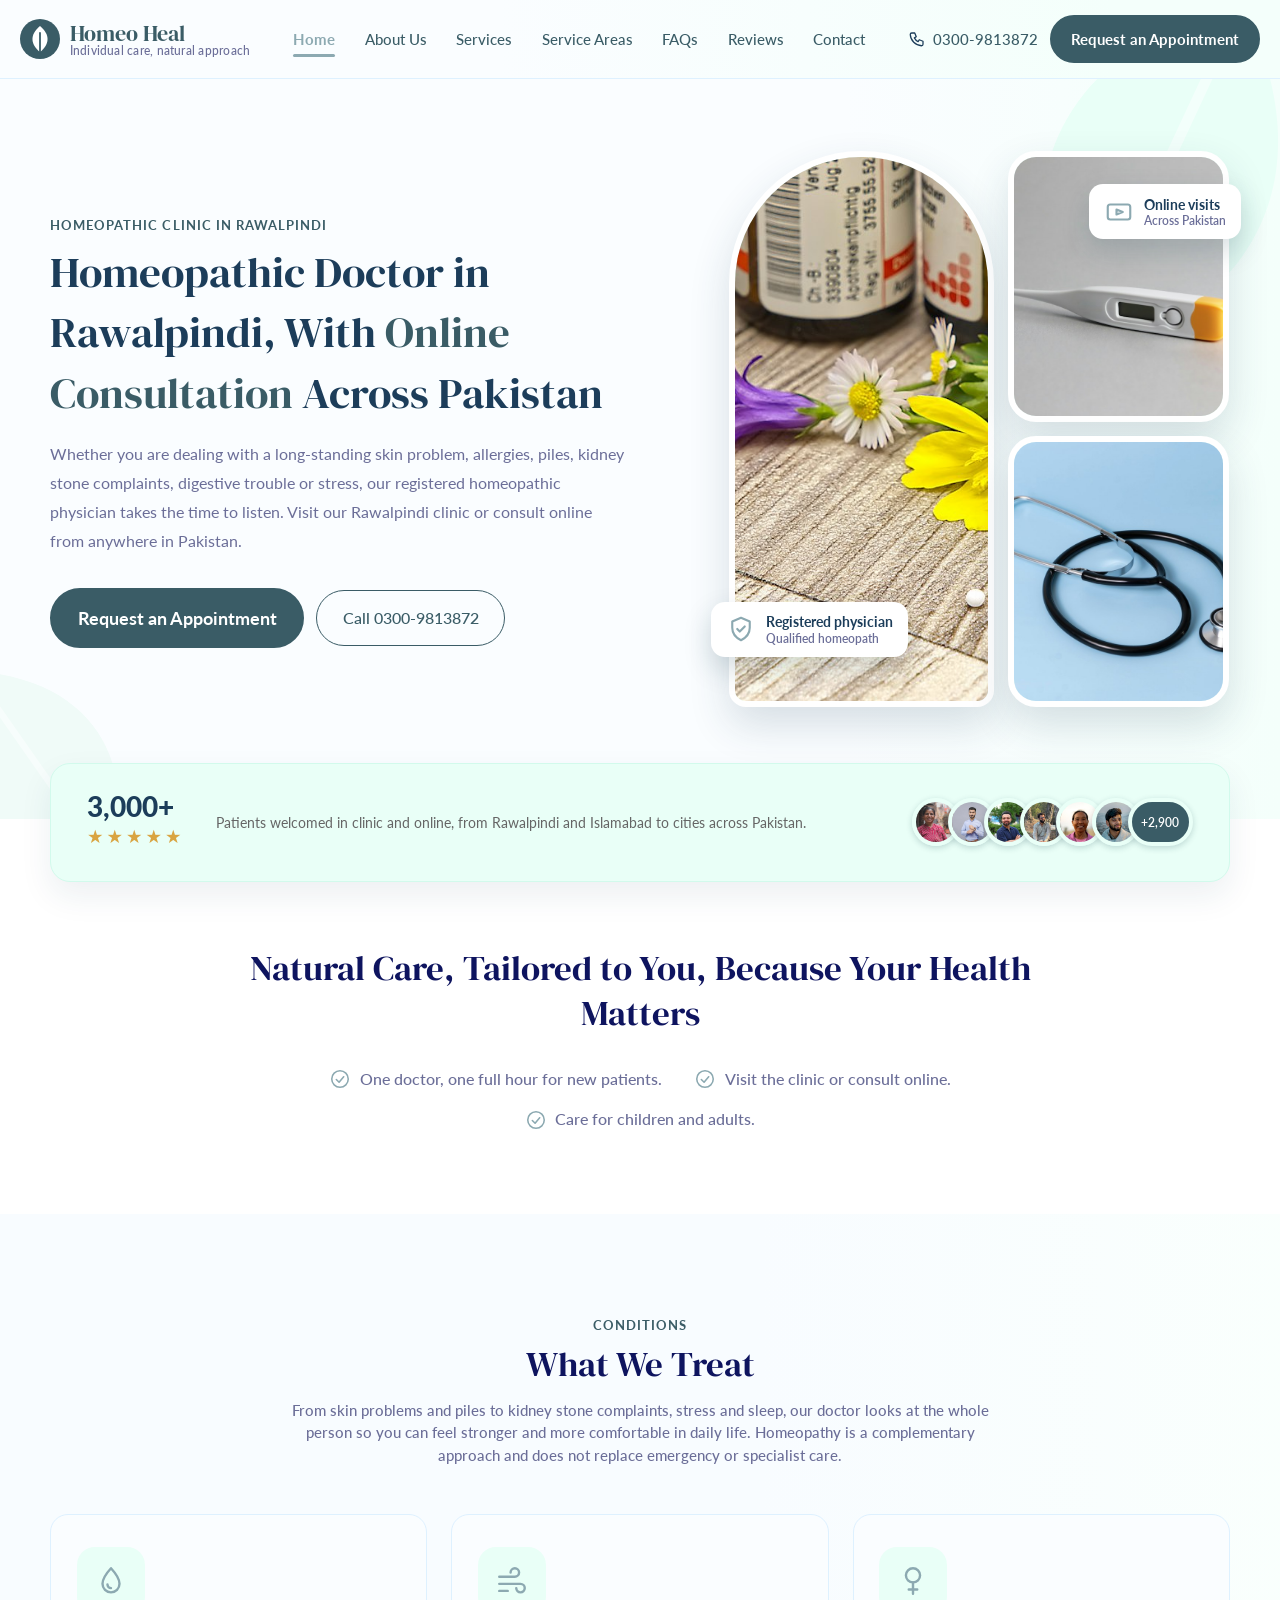
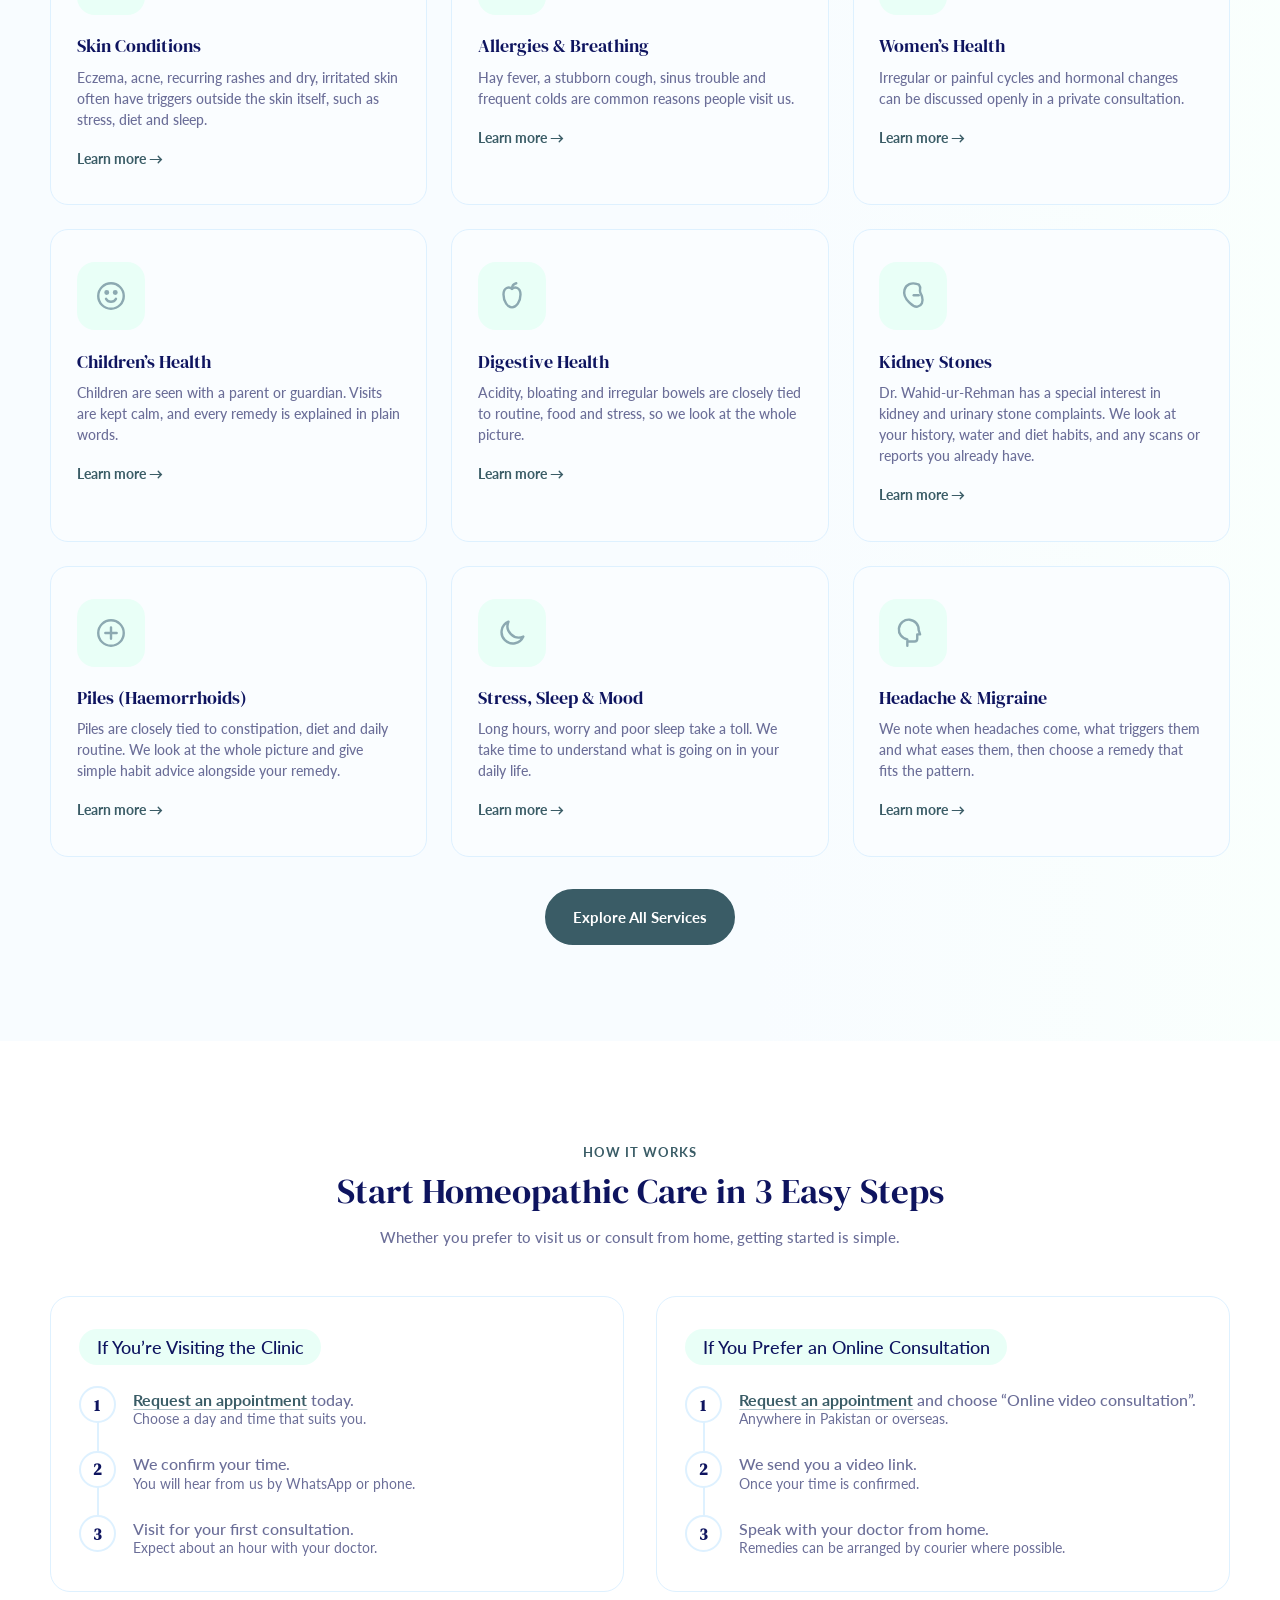
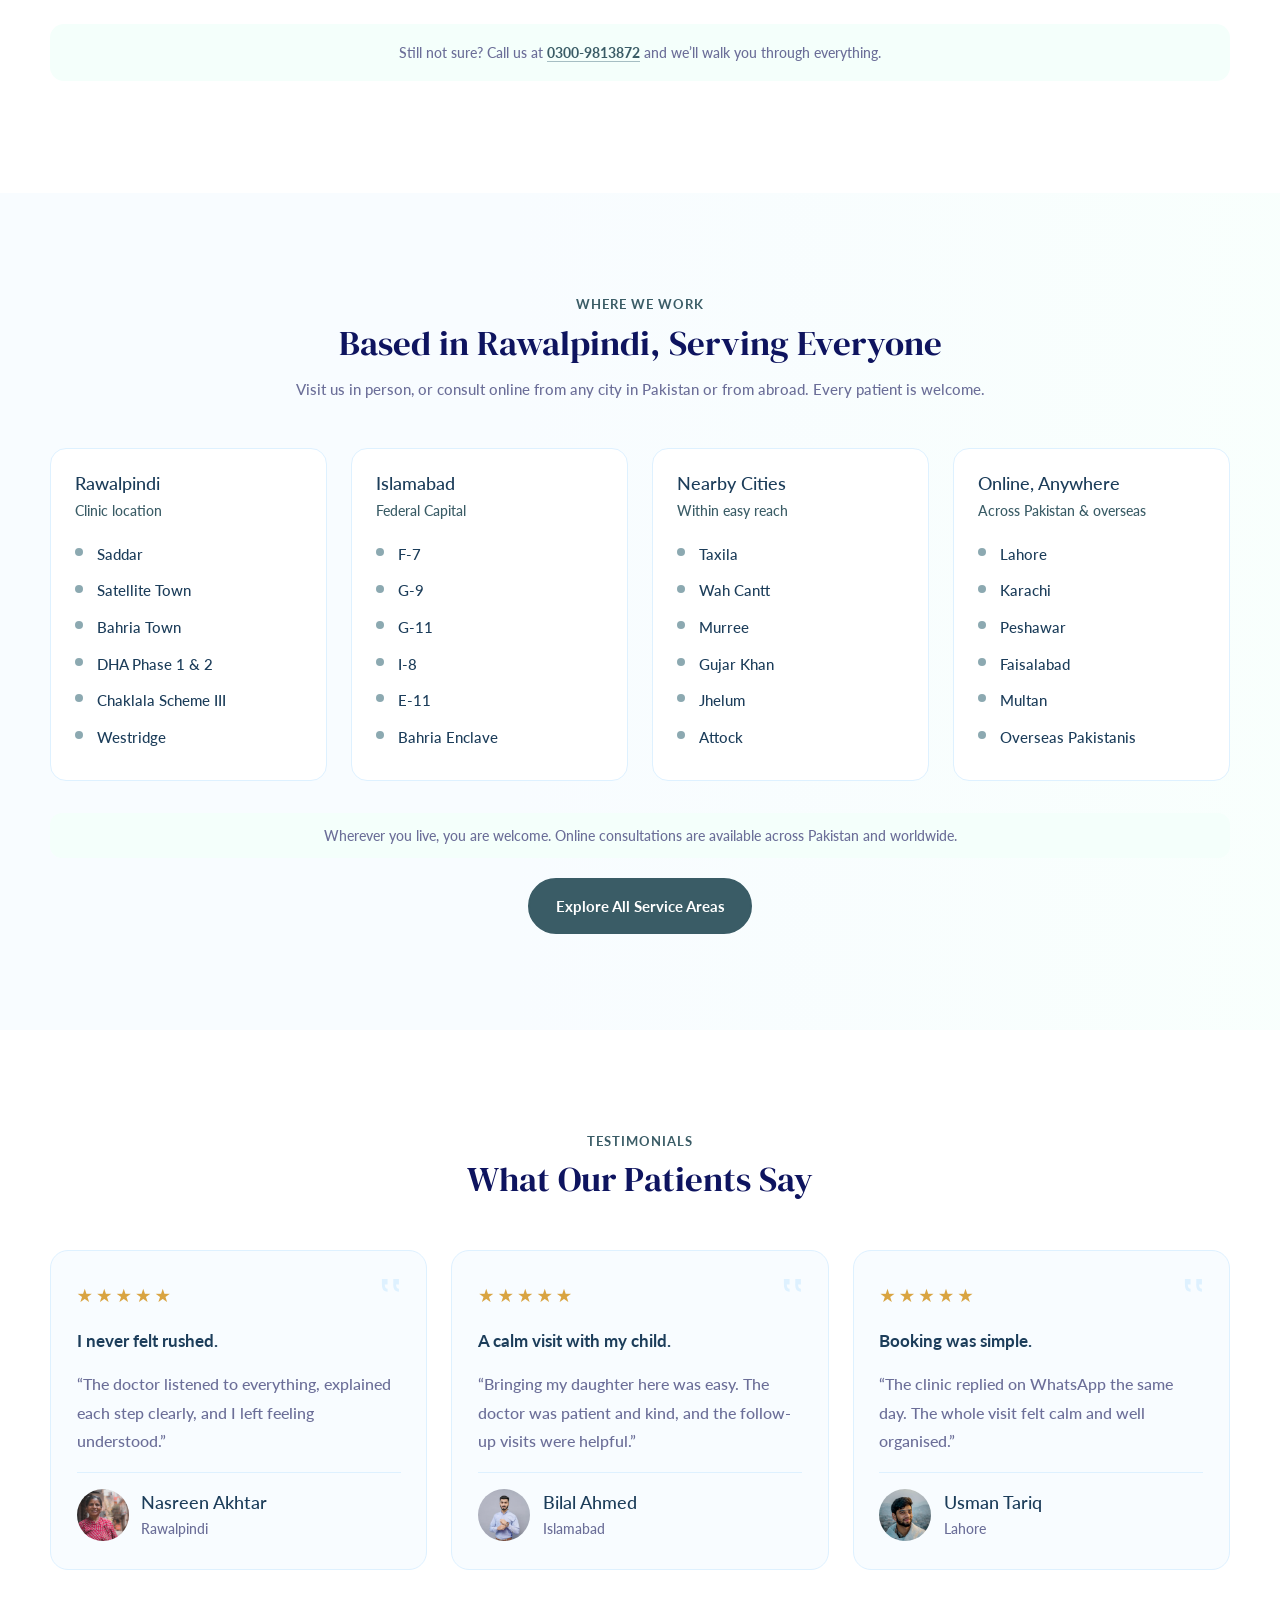
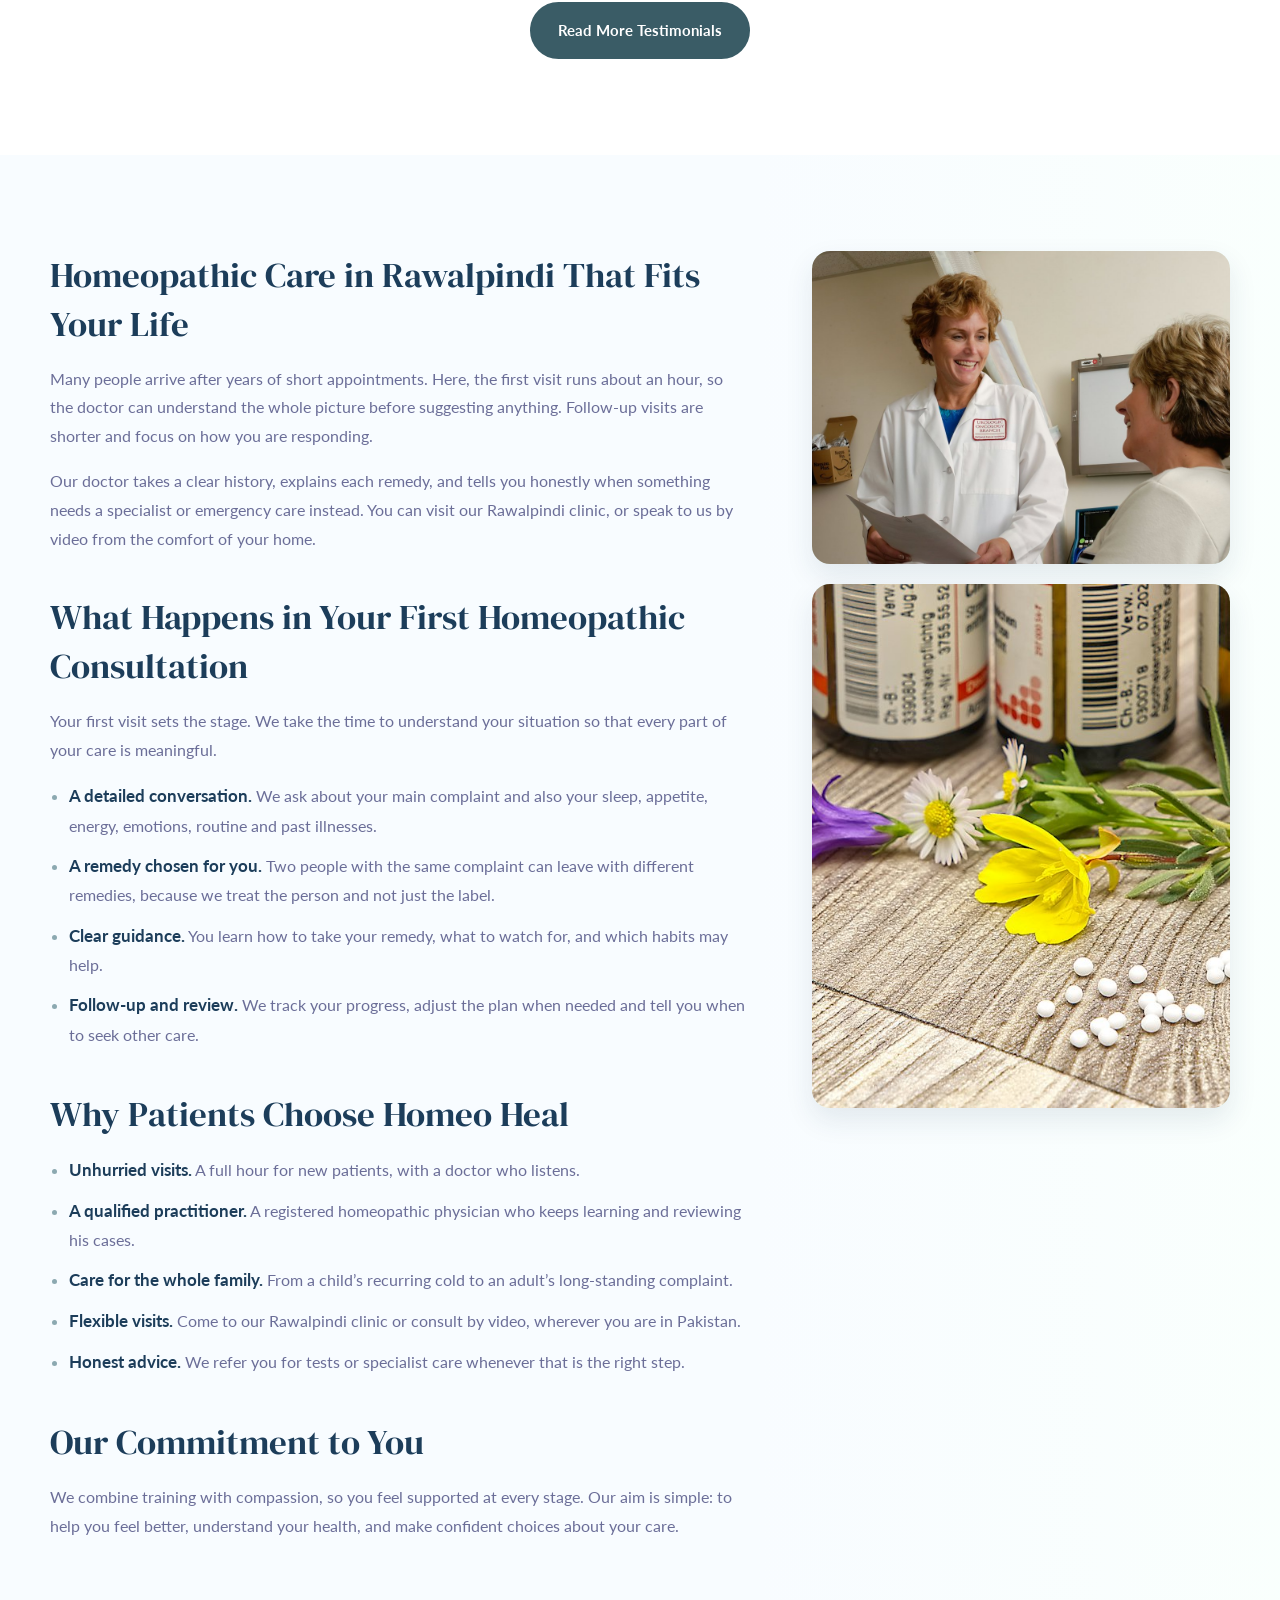
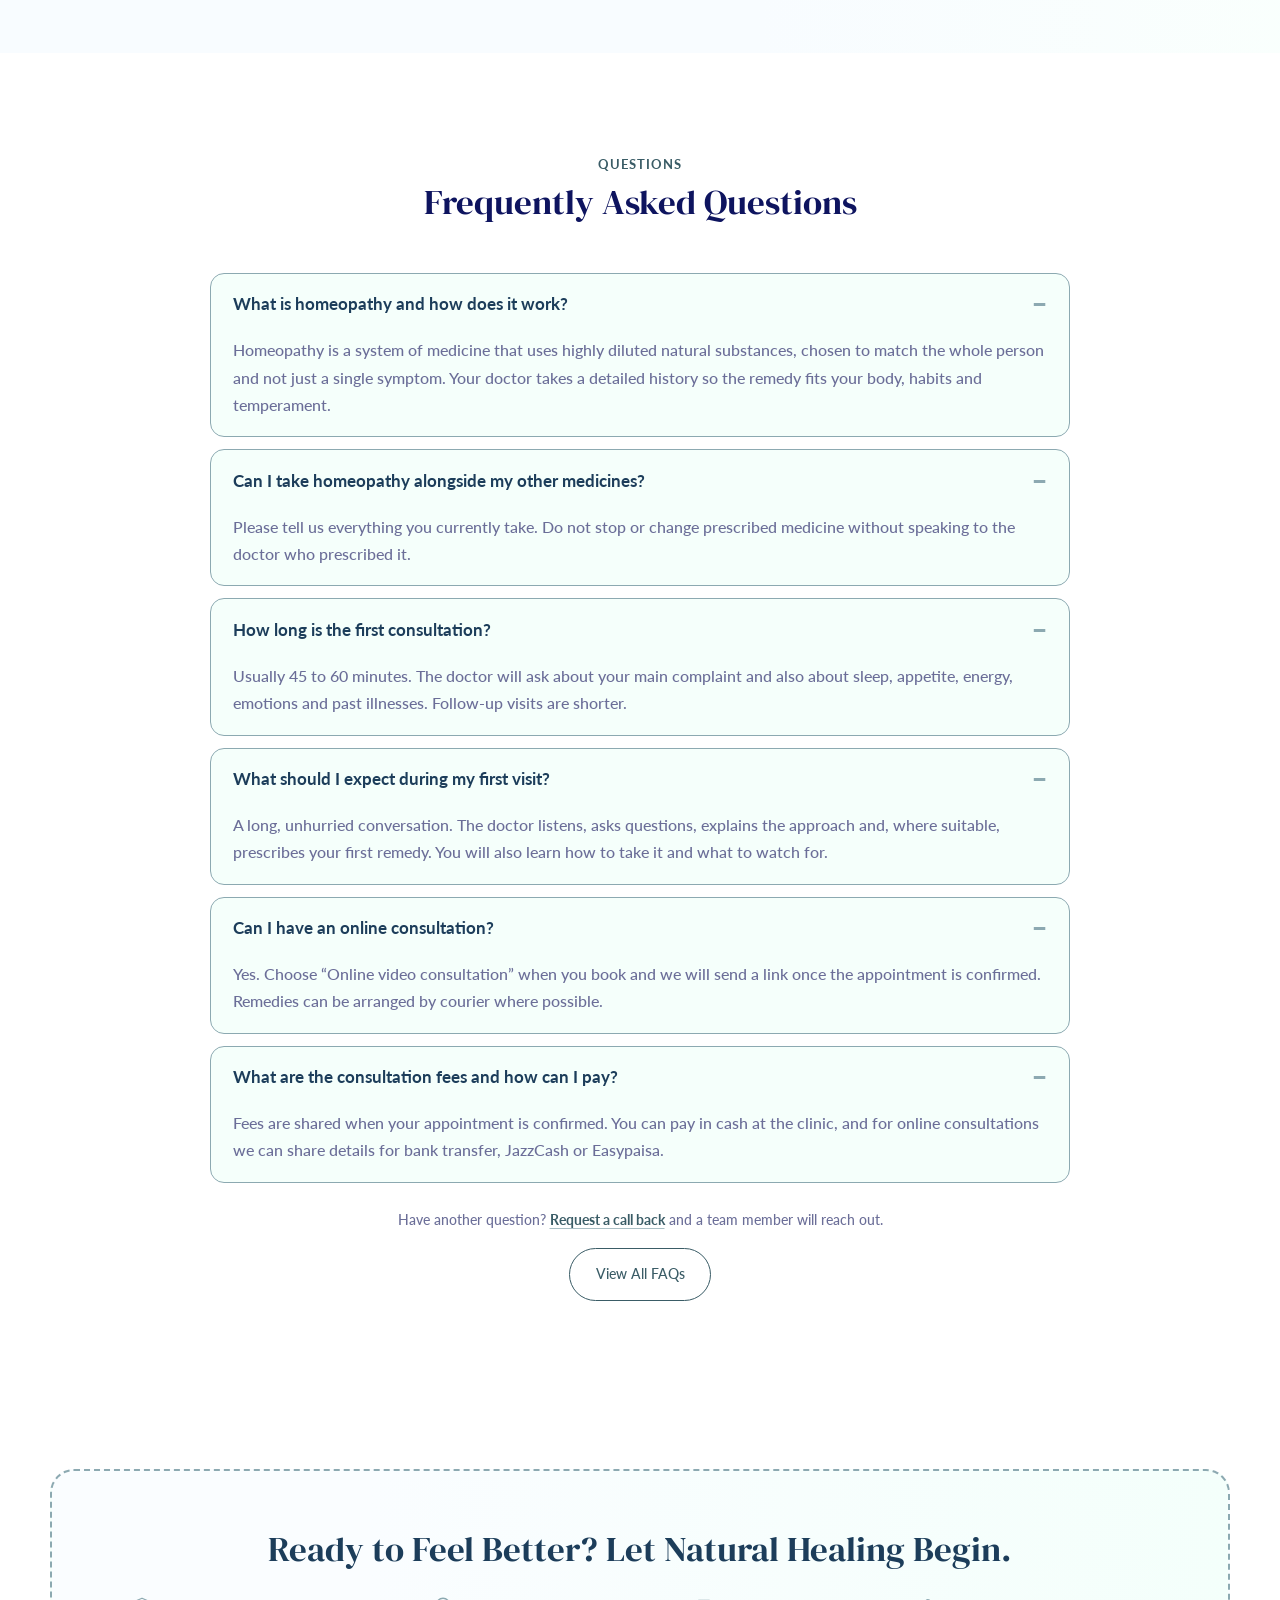
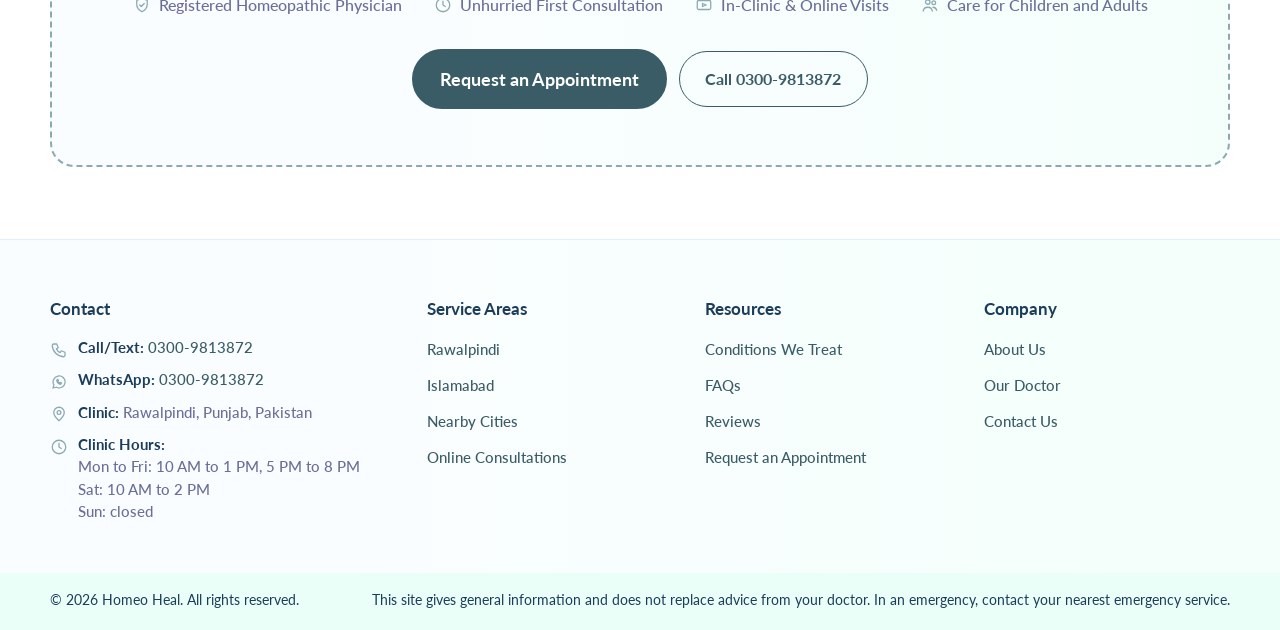
==== commit 0119108b: "Home audit: new title, meta and H1, per-condition links, clean internal URLs Co-Authored-By: Claude " ====
--- a/index.html
+++ b/index.html
@@ -3,17 +3,21 @@
 <head>
 <meta charset="utf-8">
 <meta name="viewport" content="width=device-width, initial-scale=1">
-<title>Homeopathic Doctor in Rawalpindi & Islamabad | Homeo Heal</title>
-<meta name="description" content="Gentle, personal homeopathic care from a registered doctor. Unhurried first consultations at our Rawalpindi clinic or online across Pakistan. Request an appointment today.">
+<title>Homeopathic Doctor Rawalpindi & Online Pakistan | Homeo Heal</title>
+<meta name="description" content="Homeopathic doctor in Rawalpindi with online video consultation across Pakistan. One-hour first visit with Dr. Wahid-ur-Rehman, BHMS. Request an appointment.">
+<link rel="canonical" href="https://homeo-heal.pages.dev/">
+<meta property="og:url" content="https://homeo-heal.pages.dev/">
+<meta property="og:site_name" content="Homeo Heal">
 <meta property="og:type" content="website">
-<meta property="og:title" content="Homeopathic Doctor in Rawalpindi & Islamabad | Homeo Heal">
-<meta property="og:description" content="Gentle, personal homeopathic care from a registered doctor. Unhurried first consultations at our Rawalpindi clinic or online across Pakistan. Request an appointment today.">
-<meta property="og:image" content="assets/images/remedies-bottles.jpg">
+<meta property="og:title" content="Homeopathic Doctor Rawalpindi & Online Pakistan | Homeo Heal">
+<meta property="og:description" content="Homeopathic doctor in Rawalpindi with online video consultation across Pakistan. One-hour first visit with Dr. Wahid-ur-Rehman, BHMS. Request an appointment.">
+<meta property="og:image" content="https://homeo-heal.pages.dev/assets/images/remedies-bottles.jpg">
 <link rel="icon" href="data:image/svg+xml,%3Csvg xmlns='http://www.w3.org/2000/svg' viewBox='0 0 40 40'%3E%3Ccircle cx='20' cy='20' r='20' fill='%233A5C66'/%3E%3Cpath d='M20 33C11 26 9 16 20 7c11 9 9 19 0 26Z' fill='%23fff'/%3E%3C/svg%3E">
 <link rel="preconnect" href="https://fonts.googleapis.com">
 <link rel="preconnect" href="https://fonts.gstatic.com" crossorigin>
 <link href="https://fonts.googleapis.com/css2?family=DM+Serif+Display&family=Lato:wght@400;700;900&display=swap" rel="stylesheet">
 <link rel="stylesheet" href="assets/css/style.css">
+<script type="application/ld+json">{"@context":"https://schema.org","@type":["MedicalBusiness","LocalBusiness"],"name":"Homeo Heal","description":"Homeopathic clinic in Rawalpindi with in-clinic and online consultations across Pakistan.","url":"https://homeo-heal.pages.dev/","telephone":"+923009813872","medicalSpecialty":"Homeopathy","image":"https://homeo-heal.pages.dev/assets/images/remedies-bottles.jpg","address":{"@type":"PostalAddress","addressLocality":"Rawalpindi","addressRegion":"Punjab","addressCountry":"PK"},"areaServed":["Rawalpindi","Islamabad","Pakistan"],"openingHoursSpecification":[{"@type":"OpeningHoursSpecification","dayOfWeek":["Monday","Tuesday","Wednesday","Thursday","Friday"],"opens":"10:00","closes":"13:00"},{"@type":"OpeningHoursSpecification","dayOfWeek":["Monday","Tuesday","Wednesday","Thursday","Friday"],"opens":"17:00","closes":"20:00"},{"@type":"OpeningHoursSpecification","dayOfWeek":"Saturday","opens":"10:00","closes":"14:00"}]}</script>
 </head>
 <body>
 
@@ -29,27 +33,27 @@
 
 <header class="site-header">
   <div class="wrap header-row">
-    <a class="brand" href="index.html" aria-label="Homeo Heal, home">
+    <a class="brand" href="/" aria-label="Homeo Heal, home">
       <svg class="brand-mark" viewBox="0 0 40 40" aria-hidden="true"><circle cx="20" cy="20" r="20" fill="#3A5C66"/><path d="M20 33C11 26 9 16 20 7c11 9 9 19 0 26Z" fill="#fff"/><path d="M20 33V14" stroke="#3A5C66" stroke-width="1.8" stroke-linecap="round"/></svg>
       <span>Homeo Heal<small>Individual care, natural approach</small></span>
     </a>
 
     <nav class="nav" id="nav" aria-label="Main">
       <ul class="menu">
-        <li><a href="index.html" aria-current="page">Home</a></li>
-        <li><a href="about.html">About Us</a></li>
-        <li><a href="services.html">Services</a></li>
-        <li><a href="service-areas.html">Service Areas</a></li>
-        <li><a href="faqs.html">FAQs</a></li>
-        <li><a href="reviews.html">Reviews</a></li>
-        <li><a href="contact.html">Contact</a></li>
+        <li><a href="/" aria-current="page">Home</a></li>
+        <li><a href="/about">About Us</a></li>
+        <li><a href="/services">Services</a></li>
+        <li><a href="/service-areas">Service Areas</a></li>
+        <li><a href="/faqs">FAQs</a></li>
+        <li><a href="/reviews">Reviews</a></li>
+        <li><a href="/contact">Contact</a></li>
       </ul>
     </nav>
 
     <div class="header-actions">
       <a class="header-phone" href="tel:+923009813872"><svg viewBox="0 0 24 24" fill="none" stroke="currentColor" stroke-width="1.7" stroke-linecap="round" stroke-linejoin="round" aria-hidden="true"><path d="M5 4h4l2 5-2.5 1.5a11 11 0 0 0 5 5L15 13l5 2v4a2 2 0 0 1-2 2A16 16 0 0 1 3 6a2 2 0 0 1 2-2z"/></svg>0300-9813872</a>
-      <a class="btn btn--gold btn-long" href="request-an-appointment.html">Request an Appointment</a>
-      <a class="btn btn--gold btn-short" href="request-an-appointment.html">Book</a>
+      <a class="btn btn--gold btn-long" href="/request-an-appointment">Request an Appointment</a>
+      <a class="btn btn--gold btn-short" href="/request-an-appointment">Book</a>
       <button class="menu-toggle" id="menu-toggle" type="button" aria-expanded="false" aria-controls="nav">Menu</button>
     </div>
   </div>
@@ -63,10 +67,10 @@
     <div class="wrap banner-grid">
       <div>
         <span class="eyebrow">Homeopathic clinic in Rawalpindi</span>
-        <h1>Get Gentle, Personal <em>Homeopathic Care</em> from a Qualified Doctor</h1>
+        <h1>Homeopathic Doctor in Rawalpindi, With <em>Online Consultation</em> Across Pakistan</h1>
         <p class="lead">Whether you are dealing with a long-standing skin problem, allergies, piles, kidney stone complaints, digestive trouble or stress, our registered homeopathic physician takes the time to listen. Visit our Rawalpindi clinic or consult online from anywhere in Pakistan.</p>
         <div class="btn-row pair">
-          <a class="btn btn--gold" href="request-an-appointment.html"><span class="lb-l">Request an Appointment</span><span class="lb-s">Book Appointment</span></a>
+          <a class="btn btn--gold" href="/request-an-appointment"><span class="lb-l">Request an Appointment</span><span class="lb-s">Book Appointment</span></a>
           <a class="btn btn--outline" href="tel:+923009813872"><span class="lb-l">Call 0300-9813872</span><span class="lb-s">Call Now</span></a>
         </div>
       </div>
@@ -125,58 +129,58 @@
           <div class="ico"><svg viewBox="0 0 24 24" fill="none" stroke="currentColor" stroke-width="1.7" stroke-linecap="round" stroke-linejoin="round" aria-hidden="true"><path d="M12 3s6 6.5 6 11a6 6 0 0 1-12 0c0-4.5 6-11 6-11z"/><path d="M9.5 14.5a2.5 2.5 0 0 0 2.5 2.5"/></svg></div>
           <h3>Skin Conditions</h3>
           <p>Eczema, acne, recurring rashes and dry, irritated skin often have triggers outside the skin itself, such as stress, diet and sleep.</p>
-          <a class="more" href="services.html">Learn more &rarr;</a>
+          <a class="more" href="/services#skin-conditions">Learn more &rarr;</a>
         </article>
         <article class="card">
           <div class="ico"><svg viewBox="0 0 24 24" fill="none" stroke="currentColor" stroke-width="1.7" stroke-linecap="round" stroke-linejoin="round" aria-hidden="true"><path d="M3 9h11a3 3 0 1 0-3-3"/><path d="M3 14h15a3 3 0 1 1-3 3"/><path d="M3 19h6"/></svg></div>
           <h3>Allergies & Breathing</h3>
           <p>Hay fever, a stubborn cough, sinus trouble and frequent colds are common reasons people visit us.</p>
-          <a class="more" href="services.html">Learn more &rarr;</a>
+          <a class="more" href="/services#allergies-and-breathing">Learn more &rarr;</a>
         </article>
         <article class="card">
           <div class="ico"><svg viewBox="0 0 24 24" fill="none" stroke="currentColor" stroke-width="1.7" stroke-linecap="round" stroke-linejoin="round" aria-hidden="true"><circle cx="12" cy="8" r="5"/><path d="M12 13v8M9 18h6"/></svg></div>
           <h3>Women’s Health</h3>
           <p>Irregular or painful cycles and hormonal changes can be discussed openly in a private consultation.</p>
-          <a class="more" href="services.html">Learn more &rarr;</a>
+          <a class="more" href="/services#women-s-health">Learn more &rarr;</a>
         </article>
         <article class="card">
           <div class="ico"><svg viewBox="0 0 24 24" fill="none" stroke="currentColor" stroke-width="1.7" stroke-linecap="round" stroke-linejoin="round" aria-hidden="true"><circle cx="12" cy="12" r="9"/><path d="M8.5 14a4 4 0 0 0 7 0"/><circle cx="9" cy="9.5" r="0.9" fill="currentColor"/><circle cx="15" cy="9.5" r="0.9" fill="currentColor"/></svg></div>
           <h3>Children’s Health</h3>
           <p>Children are seen with a parent or guardian. Visits are kept calm, and every remedy is explained in plain words.</p>
-          <a class="more" href="services.html">Learn more &rarr;</a>
+          <a class="more" href="/services#children-s-health">Learn more &rarr;</a>
         </article>
         <article class="card">
           <div class="ico"><svg viewBox="0 0 24 24" fill="none" stroke="currentColor" stroke-width="1.7" stroke-linecap="round" stroke-linejoin="round" aria-hidden="true"><path d="M12 7c-2-2-6-1-6 4 0 5 3 9 6 9s6-4 6-9c0-5-4-6-6-4z"/><path d="M12 7c0-2 1-3.5 3-4"/></svg></div>
           <h3>Digestive Health</h3>
           <p>Acidity, bloating and irregular bowels are closely tied to routine, food and stress, so we look at the whole picture.</p>
-          <a class="more" href="services.html">Learn more &rarr;</a>
+          <a class="more" href="/services#digestive-health">Learn more &rarr;</a>
         </article>
         <article class="card">
           <div class="ico"><svg viewBox="0 0 24 24" fill="none" stroke="currentColor" stroke-width="1.7" stroke-linecap="round" stroke-linejoin="round" aria-hidden="true"><path d="M14.5 3.5c-3.2-1.2-7.500.3-8.500 4.200-1 3.800 1.200 6.800 3.300 8.800 1.600 1.500 3.200 3.500 5.900 3 3-.600 4.200-3.500 3.200-7-.500-1.800-1.500-2.500-1.500-4.200 0-1.600.800-2.400-.700-4.300z"/><path d="M12.500 11.500h3.500"/></svg></div>
           <h3>Kidney Stones</h3>
           <p>Dr. Wahid-ur-Rehman has a special interest in kidney and urinary stone complaints. We look at your history, water and diet habits, and any scans or reports you already have.</p>
-          <a class="more" href="services.html">Learn more &rarr;</a>
+          <a class="more" href="/services#kidney-stones">Learn more &rarr;</a>
         </article>
         <article class="card">
           <div class="ico"><svg viewBox="0 0 24 24" fill="none" stroke="currentColor" stroke-width="1.7" stroke-linecap="round" stroke-linejoin="round" aria-hidden="true"><circle cx="12" cy="12" r="9"/><path d="M12 8v8M8 12h8"/></svg></div>
           <h3>Piles (Haemorrhoids)</h3>
           <p>Piles are closely tied to constipation, diet and daily routine. We look at the whole picture and give simple habit advice alongside your remedy.</p>
-          <a class="more" href="services.html">Learn more &rarr;</a>
+          <a class="more" href="/services#piles-haemorrhoids">Learn more &rarr;</a>
         </article>
         <article class="card">
           <div class="ico"><svg viewBox="0 0 24 24" fill="none" stroke="currentColor" stroke-width="1.7" stroke-linecap="round" stroke-linejoin="round" aria-hidden="true"><path d="M20 14.5A8 8 0 0 1 9.5 4 8 8 0 1 0 20 14.5z"/></svg></div>
           <h3>Stress, Sleep & Mood</h3>
           <p>Long hours, worry and poor sleep take a toll. We take time to understand what is going on in your daily life.</p>
-          <a class="more" href="services.html">Learn more &rarr;</a>
+          <a class="more" href="/services#stress-sleep-and-mood">Learn more &rarr;</a>
         </article>
         <article class="card">
           <div class="ico"><svg viewBox="0 0 24 24" fill="none" stroke="currentColor" stroke-width="1.7" stroke-linecap="round" stroke-linejoin="round" aria-hidden="true"><path d="M8 21v-4.5a7 7 0 1 1 8-6.5l1 3h-2v3a2 2 0 0 1-2 2H8z"/></svg></div>
           <h3>Headache & Migraine</h3>
           <p>We note when headaches come, what triggers them and what eases them, then choose a remedy that fits the pattern.</p>
-          <a class="more" href="services.html">Learn more &rarr;</a>
-        </article>
-      </div>
-      <div class="btn-row center mt"><a class="btn" href="services.html">Explore All Services</a></div>
+          <a class="more" href="/services#headache-and-migraine">Learn more &rarr;</a>
+        </article>
+      </div>
+      <div class="btn-row center mt"><a class="btn" href="/services">Explore All Services</a></div>
     </div>
   </section>
 
@@ -192,7 +196,7 @@
         <div class="track">
           <span class="track-title">If You’re Visiting the Clinic</span>
           <ol>
-            <li><a href="request-an-appointment.html">Request an appointment</a> today.<span>Choose a day and time that suits you.</span></li>
+            <li><a href="/request-an-appointment">Request an appointment</a> today.<span>Choose a day and time that suits you.</span></li>
             <li>We confirm your time.<span>You will hear from us by WhatsApp or phone.</span></li>
             <li>Visit for your first consultation.<span>Expect about an hour with your doctor.</span></li>
           </ol>
@@ -200,7 +204,7 @@
         <div class="track">
           <span class="track-title">If You Prefer an Online Consultation</span>
           <ol>
-            <li><a href="request-an-appointment.html">Request an appointment</a> and choose “Online video consultation”.<span>Anywhere in Pakistan or overseas.</span></li>
+            <li><a href="/request-an-appointment">Request an appointment</a> and choose “Online video consultation”.<span>Anywhere in Pakistan or overseas.</span></li>
             <li>We send you a video link.<span>Once your time is confirmed.</span></li>
             <li>Speak with your doctor from home.<span>Remedies can be arranged by courier where possible.</span></li>
           </ol>
@@ -220,28 +224,28 @@
       </div>
       <div class="areas">
         <article class="area" id="rawalpindi">
-          <h3><a href="service-areas.html#rawalpindi">Rawalpindi</a></h3>
+          <h3><a href="/service-areas#rawalpindi">Rawalpindi</a></h3>
           <span class="region">Clinic location</span>
           <ul><li>Saddar</li><li>Satellite Town</li><li>Bahria Town</li><li>DHA Phase 1 & 2</li><li>Chaklala Scheme III</li><li>Westridge</li></ul>
         </article>
         <article class="area" id="islamabad">
-          <h3><a href="service-areas.html#islamabad">Islamabad</a></h3>
+          <h3><a href="/service-areas#islamabad">Islamabad</a></h3>
           <span class="region">Federal Capital</span>
           <ul><li>F-7</li><li>G-9</li><li>G-11</li><li>I-8</li><li>E-11</li><li>Bahria Enclave</li></ul>
         </article>
         <article class="area" id="nearby">
-          <h3><a href="service-areas.html#nearby">Nearby Cities</a></h3>
+          <h3><a href="/service-areas#nearby">Nearby Cities</a></h3>
           <span class="region">Within easy reach</span>
           <ul><li>Taxila</li><li>Wah Cantt</li><li>Murree</li><li>Gujar Khan</li><li>Jhelum</li><li>Attock</li></ul>
         </article>
         <article class="area" id="online">
-          <h3><a href="service-areas.html#online">Online, Anywhere</a></h3>
+          <h3><a href="/service-areas#online">Online, Anywhere</a></h3>
           <span class="region">Across Pakistan & overseas</span>
           <ul><li>Lahore</li><li>Karachi</li><li>Peshawar</li><li>Faisalabad</li><li>Multan</li><li>Overseas Pakistanis</li></ul>
         </article>
       </div>
       <p class="note-line">Wherever you live, you are welcome. Online consultations are available across Pakistan and worldwide.</p>
-      <div class="btn-row center"><a class="btn" href="service-areas.html">Explore All Service Areas</a></div>
+      <div class="btn-row center"><a class="btn" href="/service-areas">Explore All Service Areas</a></div>
     </div>
   </section>
 
@@ -284,7 +288,7 @@
           </div>
         </article>
       </div>
-      <div class="btn-row center mt"><a class="btn" href="reviews.html">Read More Testimonials</a></div>
+      <div class="btn-row center mt"><a class="btn" href="/reviews">Read More Testimonials</a></div>
     </div>
   </section>
 
@@ -356,8 +360,8 @@
           <summary>What are the consultation fees and how can I pay?</summary>
           <p>Fees are shared when your appointment is confirmed. You can pay in cash at the clinic, and for online consultations we can share details for bank transfer, JazzCash or Easypaisa.</p>
         </details>
-        <p class="faq-foot">Have another question? <a href="request-an-appointment.html#callback">Request a call back</a> and a team member will reach out.</p>
-        <div class="btn-row center"><a class="btn btn--outline" href="faqs.html">View All FAQs</a></div>
+        <p class="faq-foot">Have another question? <a href="/request-an-appointment#callback">Request a call back</a> and a team member will reach out.</p>
+        <div class="btn-row center"><a class="btn btn--outline" href="/faqs">View All FAQs</a></div>
       </div>
     </div>
   </section>
@@ -373,7 +377,7 @@
         <p><svg viewBox="0 0 24 24" fill="none" stroke="currentColor" stroke-width="1.7" stroke-linecap="round" stroke-linejoin="round" aria-hidden="true"><circle cx="9" cy="8" r="3"/><circle cx="17" cy="9" r="2.5"/><path d="M3 20c.5-3.5 3-5 6-5s5.5 1.5 6 5"/><path d="M16 15c2.5 0 4 1.2 5 4"/></svg>Care for Children and Adults</p>
       </div>
       <div class="btn-row pair center">
-        <a class="btn btn--gold" href="request-an-appointment.html"><span class="lb-l">Request an Appointment</span><span class="lb-s">Book Appointment</span></a>
+        <a class="btn btn--gold" href="/request-an-appointment"><span class="lb-l">Request an Appointment</span><span class="lb-s">Book Appointment</span></a>
         <a class="btn btn--light" href="tel:+923009813872"><span class="lb-l">Call 0300-9813872</span><span class="lb-s">Call Now</span></a>
       </div>
     </div>
@@ -393,27 +397,27 @@
       <div>
         <span class="foot-head">Service Areas</span>
         <ul class="foot-links">
-          <li><a href="service-areas.html#rawalpindi">Rawalpindi</a></li>
-          <li><a href="service-areas.html#islamabad">Islamabad</a></li>
-          <li><a href="service-areas.html#nearby">Nearby Cities</a></li>
-          <li><a href="service-areas.html#online">Online Consultations</a></li>
+          <li><a href="/service-areas#rawalpindi">Rawalpindi</a></li>
+          <li><a href="/service-areas#islamabad">Islamabad</a></li>
+          <li><a href="/service-areas#nearby">Nearby Cities</a></li>
+          <li><a href="/service-areas#online">Online Consultations</a></li>
         </ul>
       </div>
       <div>
         <span class="foot-head">Resources</span>
         <ul class="foot-links">
-          <li><a href="services.html">Conditions We Treat</a></li>
-          <li><a href="faqs.html">FAQs</a></li>
-          <li><a href="reviews.html">Reviews</a></li>
-          <li><a href="request-an-appointment.html">Request an Appointment</a></li>
+          <li><a href="/services">Conditions We Treat</a></li>
+          <li><a href="/faqs">FAQs</a></li>
+          <li><a href="/reviews">Reviews</a></li>
+          <li><a href="/request-an-appointment">Request an Appointment</a></li>
         </ul>
       </div>
       <div>
         <span class="foot-head">Company</span>
         <ul class="foot-links">
-          <li><a href="about.html">About Us</a></li>
-          <li><a href="about.html#doctors">Our Doctor</a></li>
-          <li><a href="contact.html">Contact Us</a></li>
+          <li><a href="/about">About Us</a></li>
+          <li><a href="/about#doctors">Our Doctor</a></li>
+          <li><a href="/contact">Contact Us</a></li>
         </ul>
       </div>
     </div>
--- a/assets/css/style.css
+++ b/assets/css/style.css
@@ -948,3 +948,6 @@
   .area li:hover, .collage > div:hover, .badge:hover { transform: none; }
   .photo:hover img, .collage > div:hover img, .value:hover svg, .stats li:hover .num { transform: none; }
 }
+
+/* anchored service cards clear the sticky header */
+.card[id]{scroll-margin-top:110px}
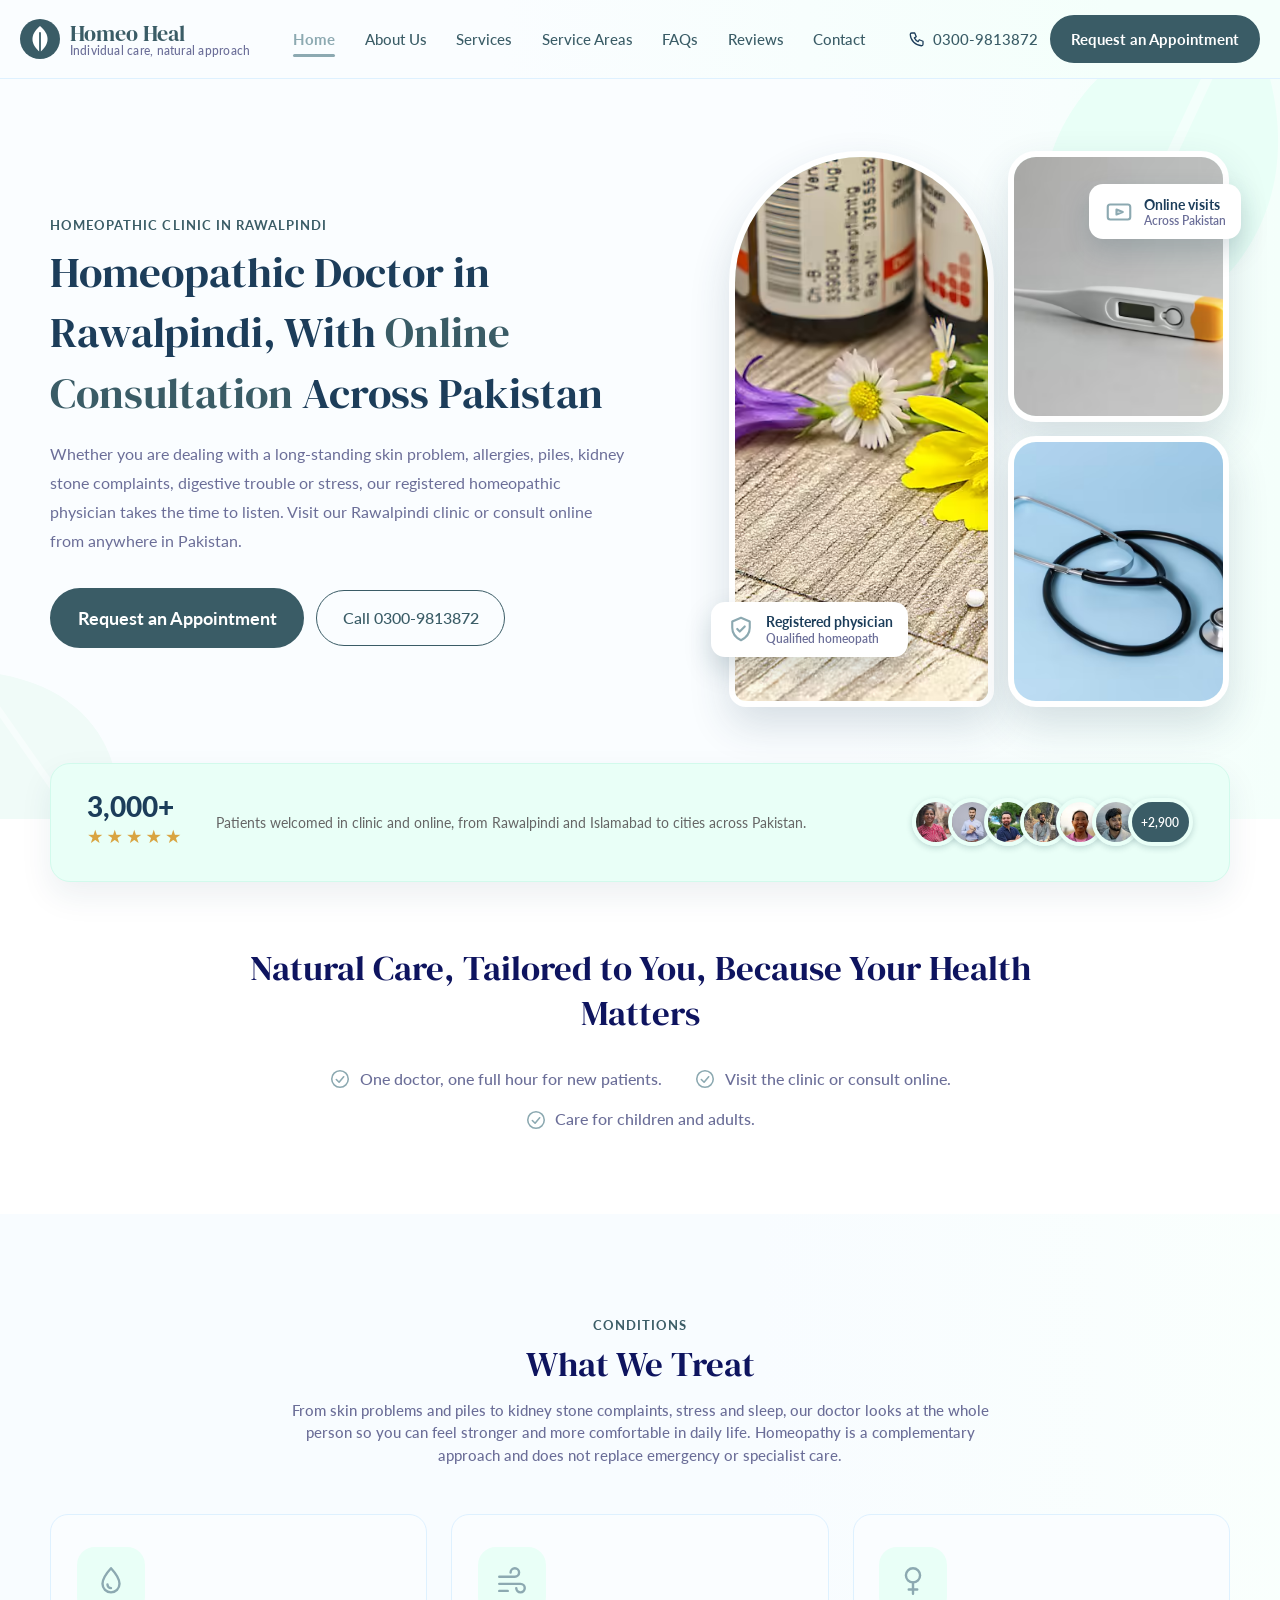
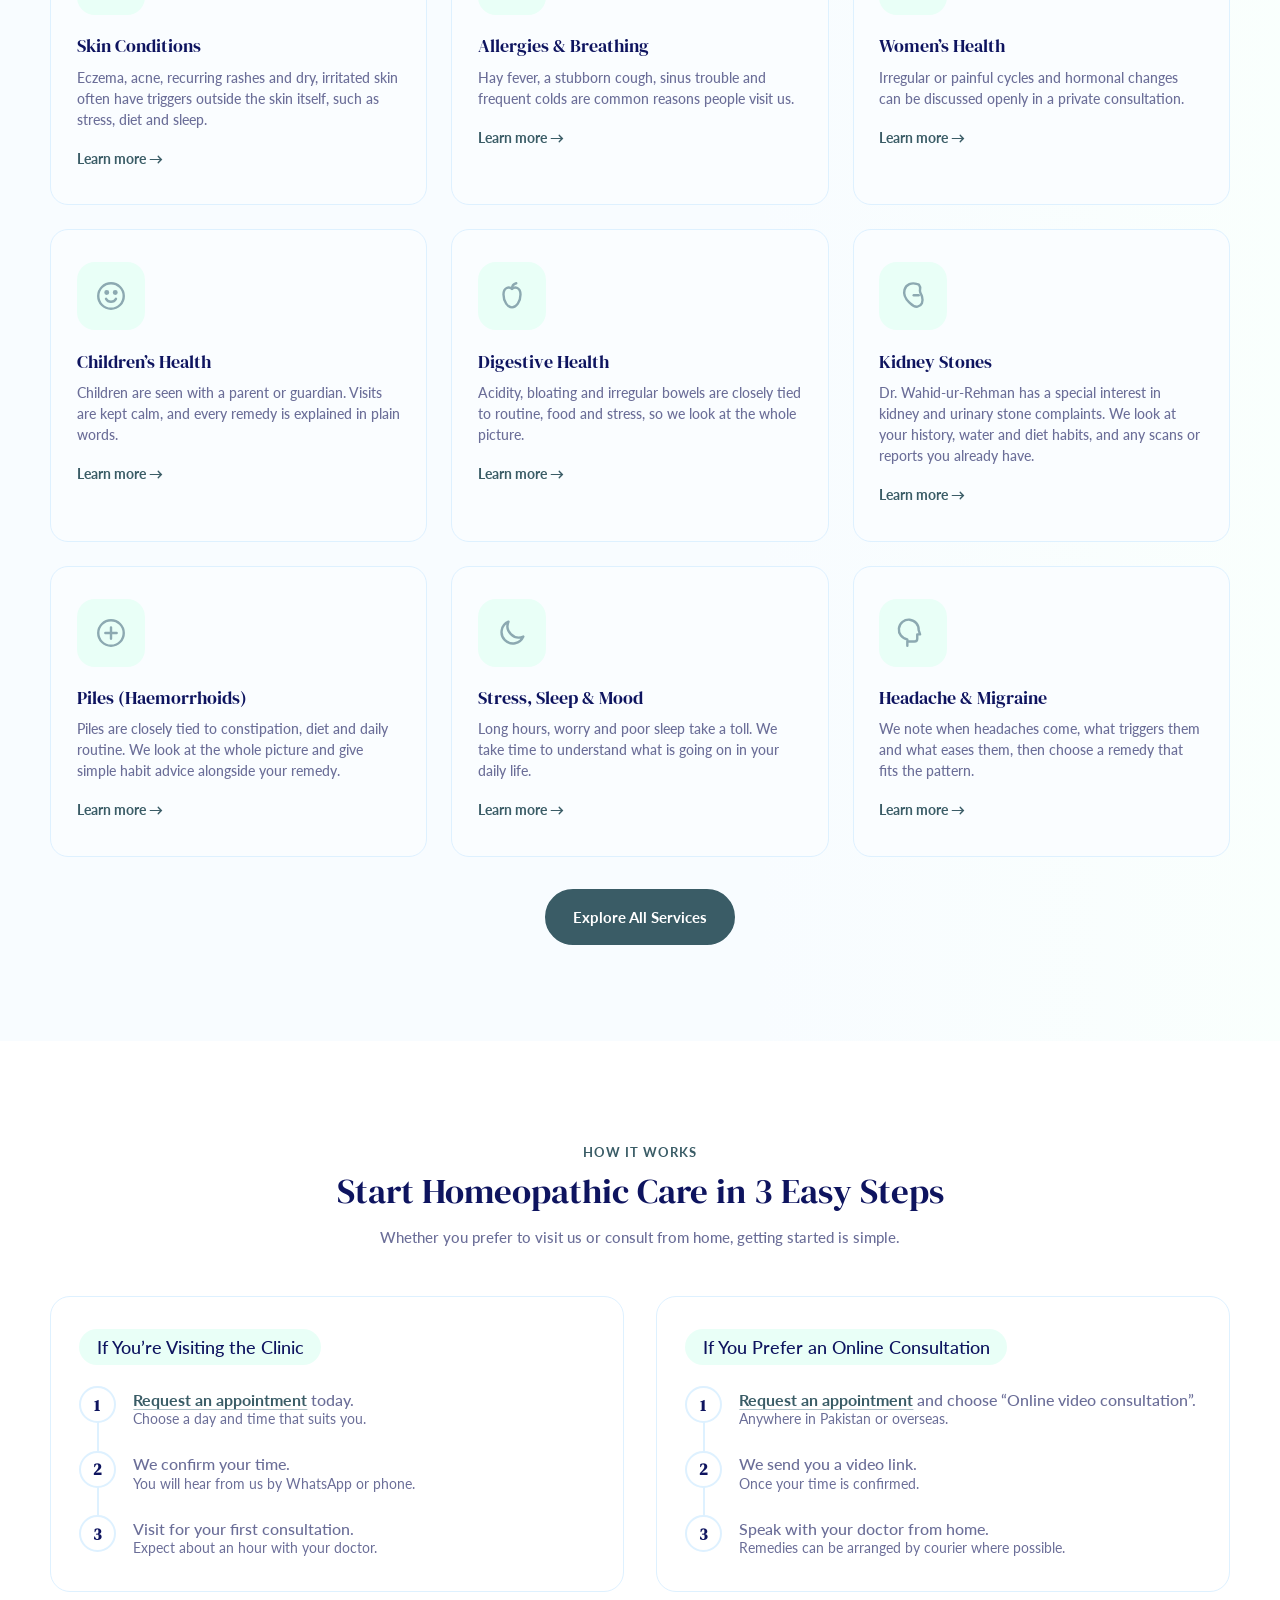
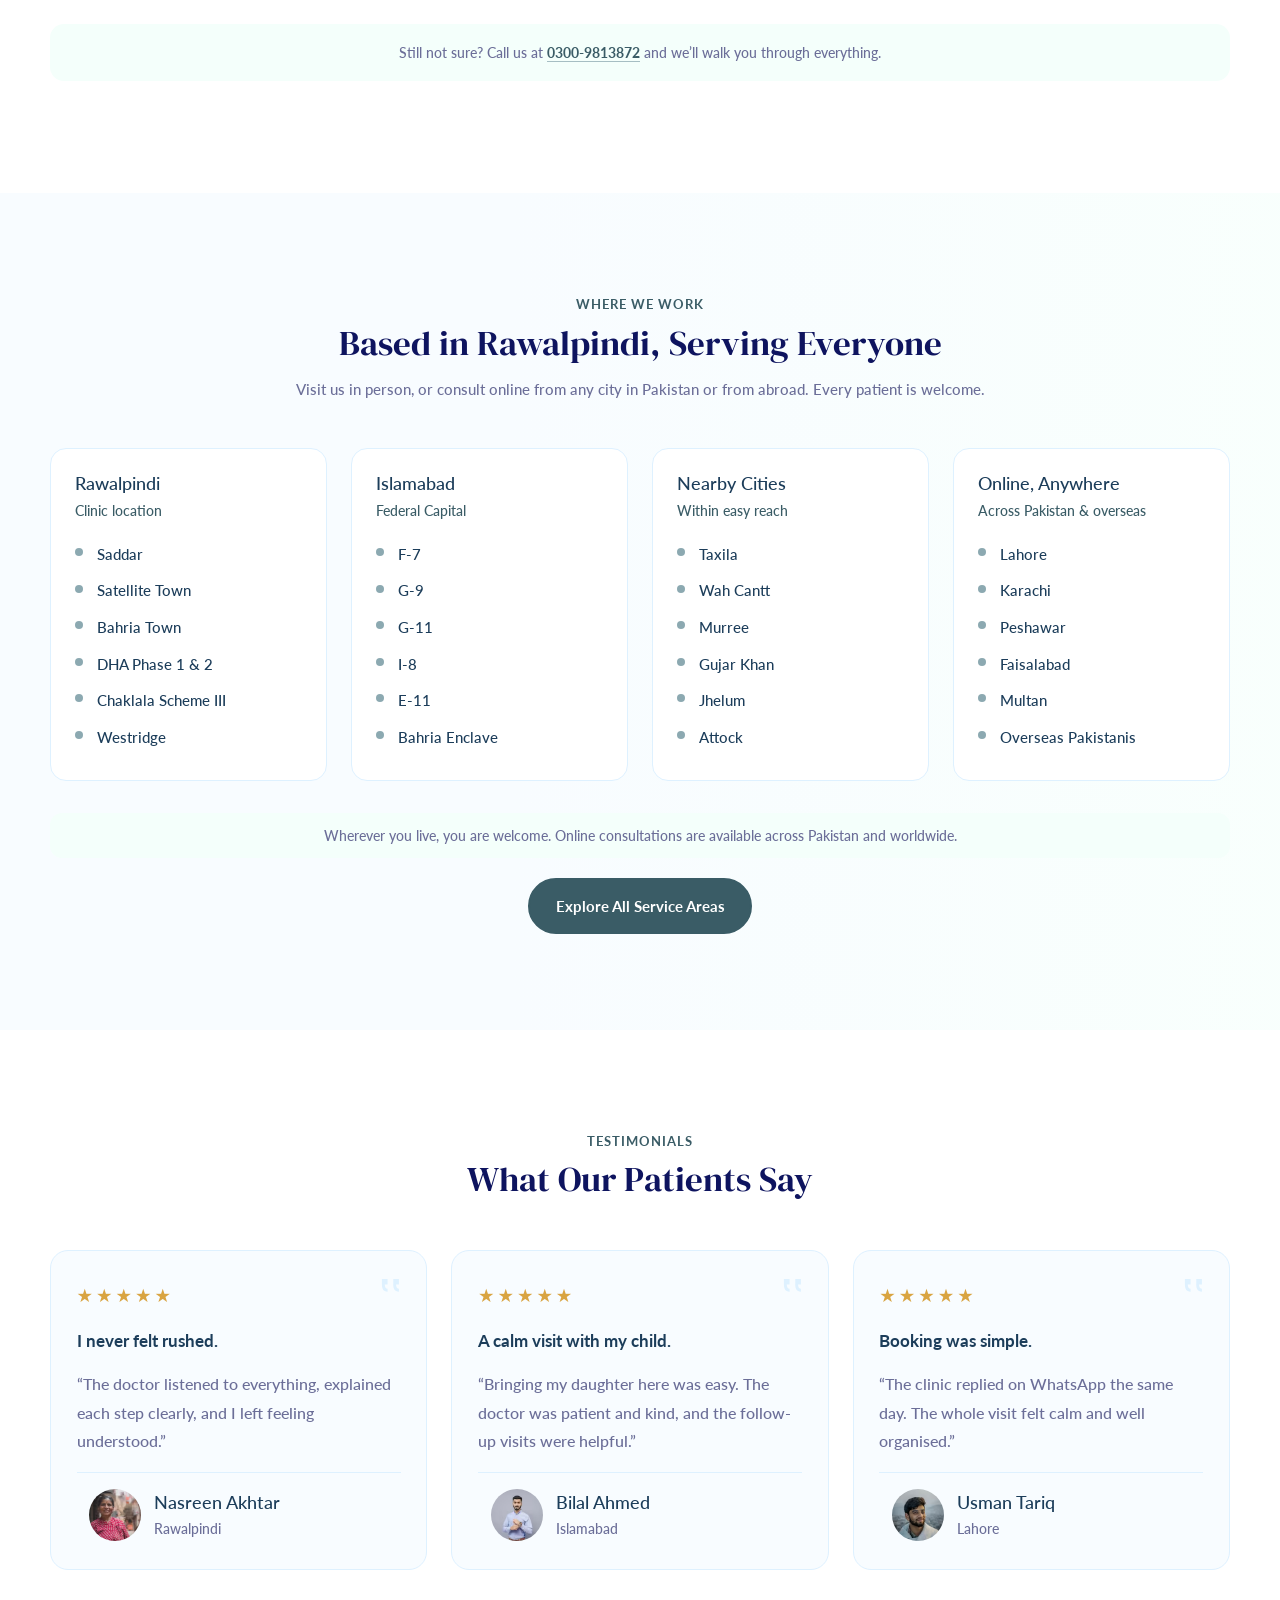
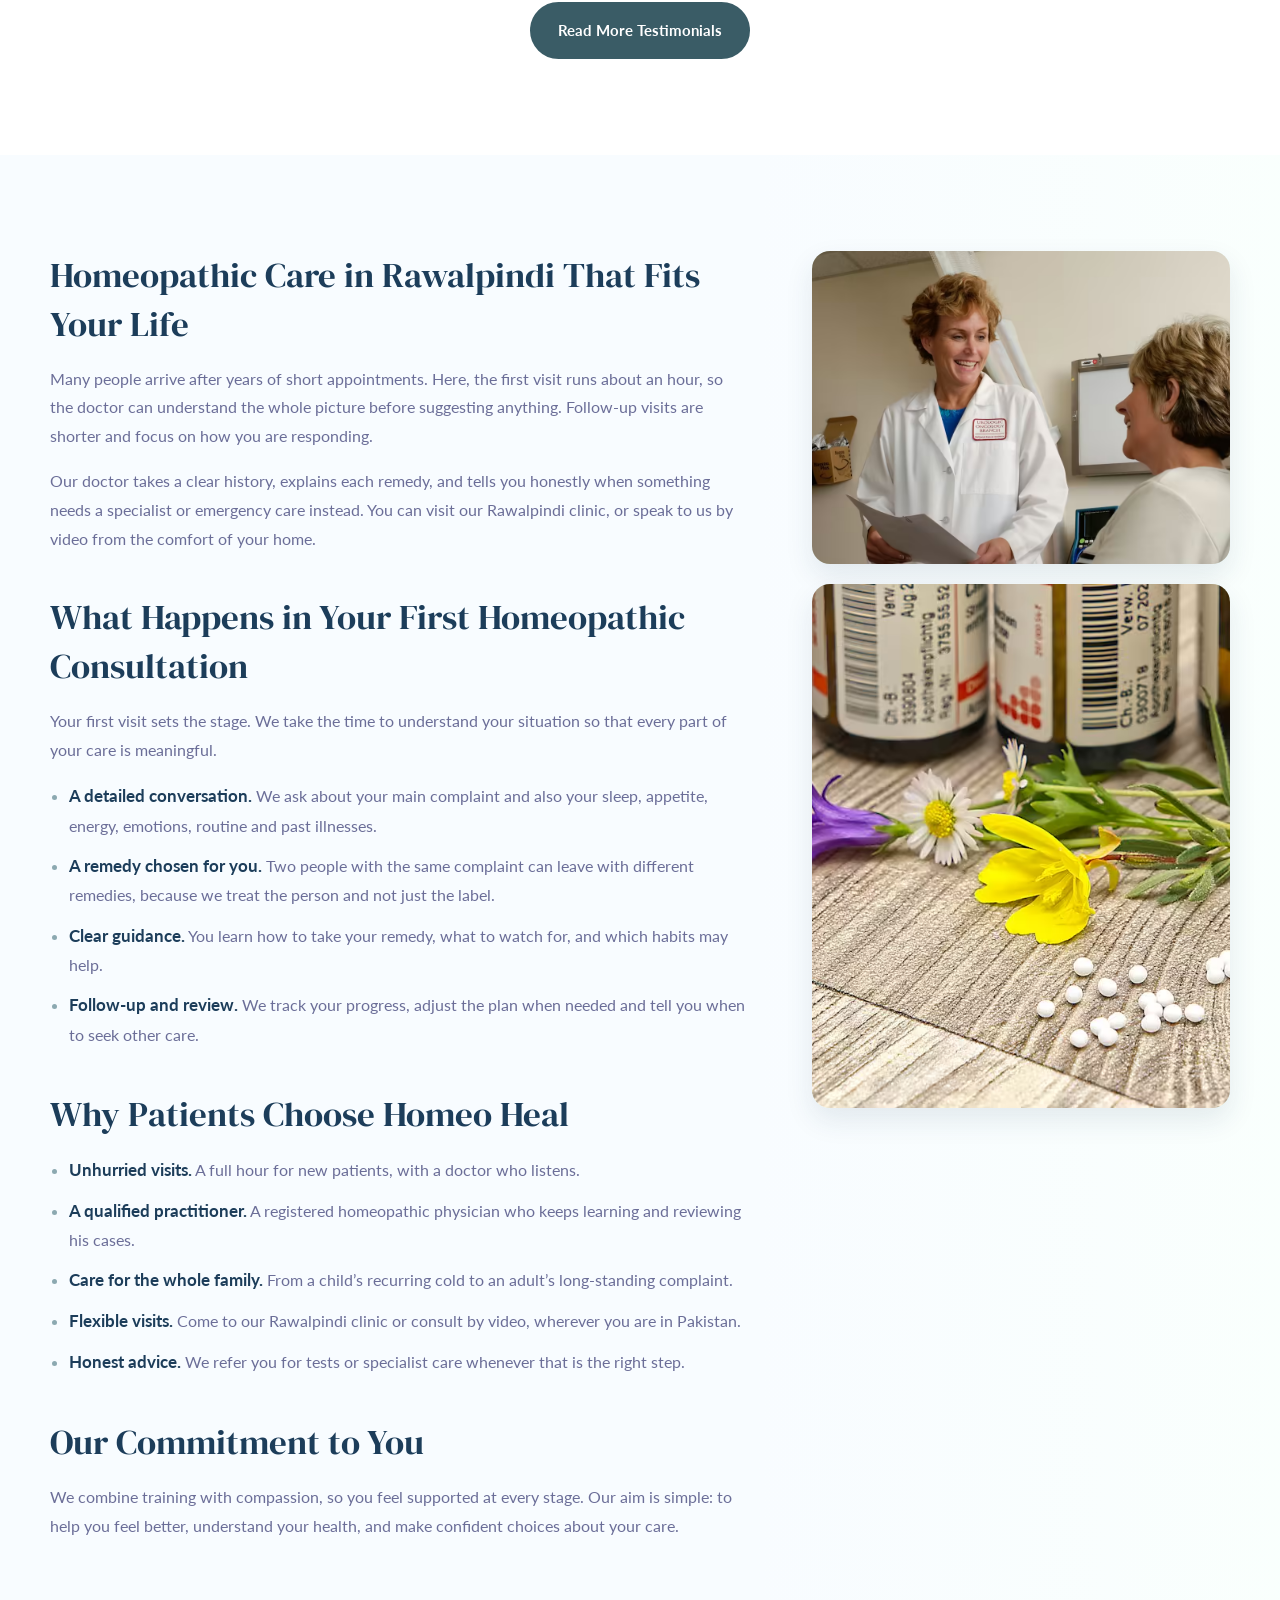
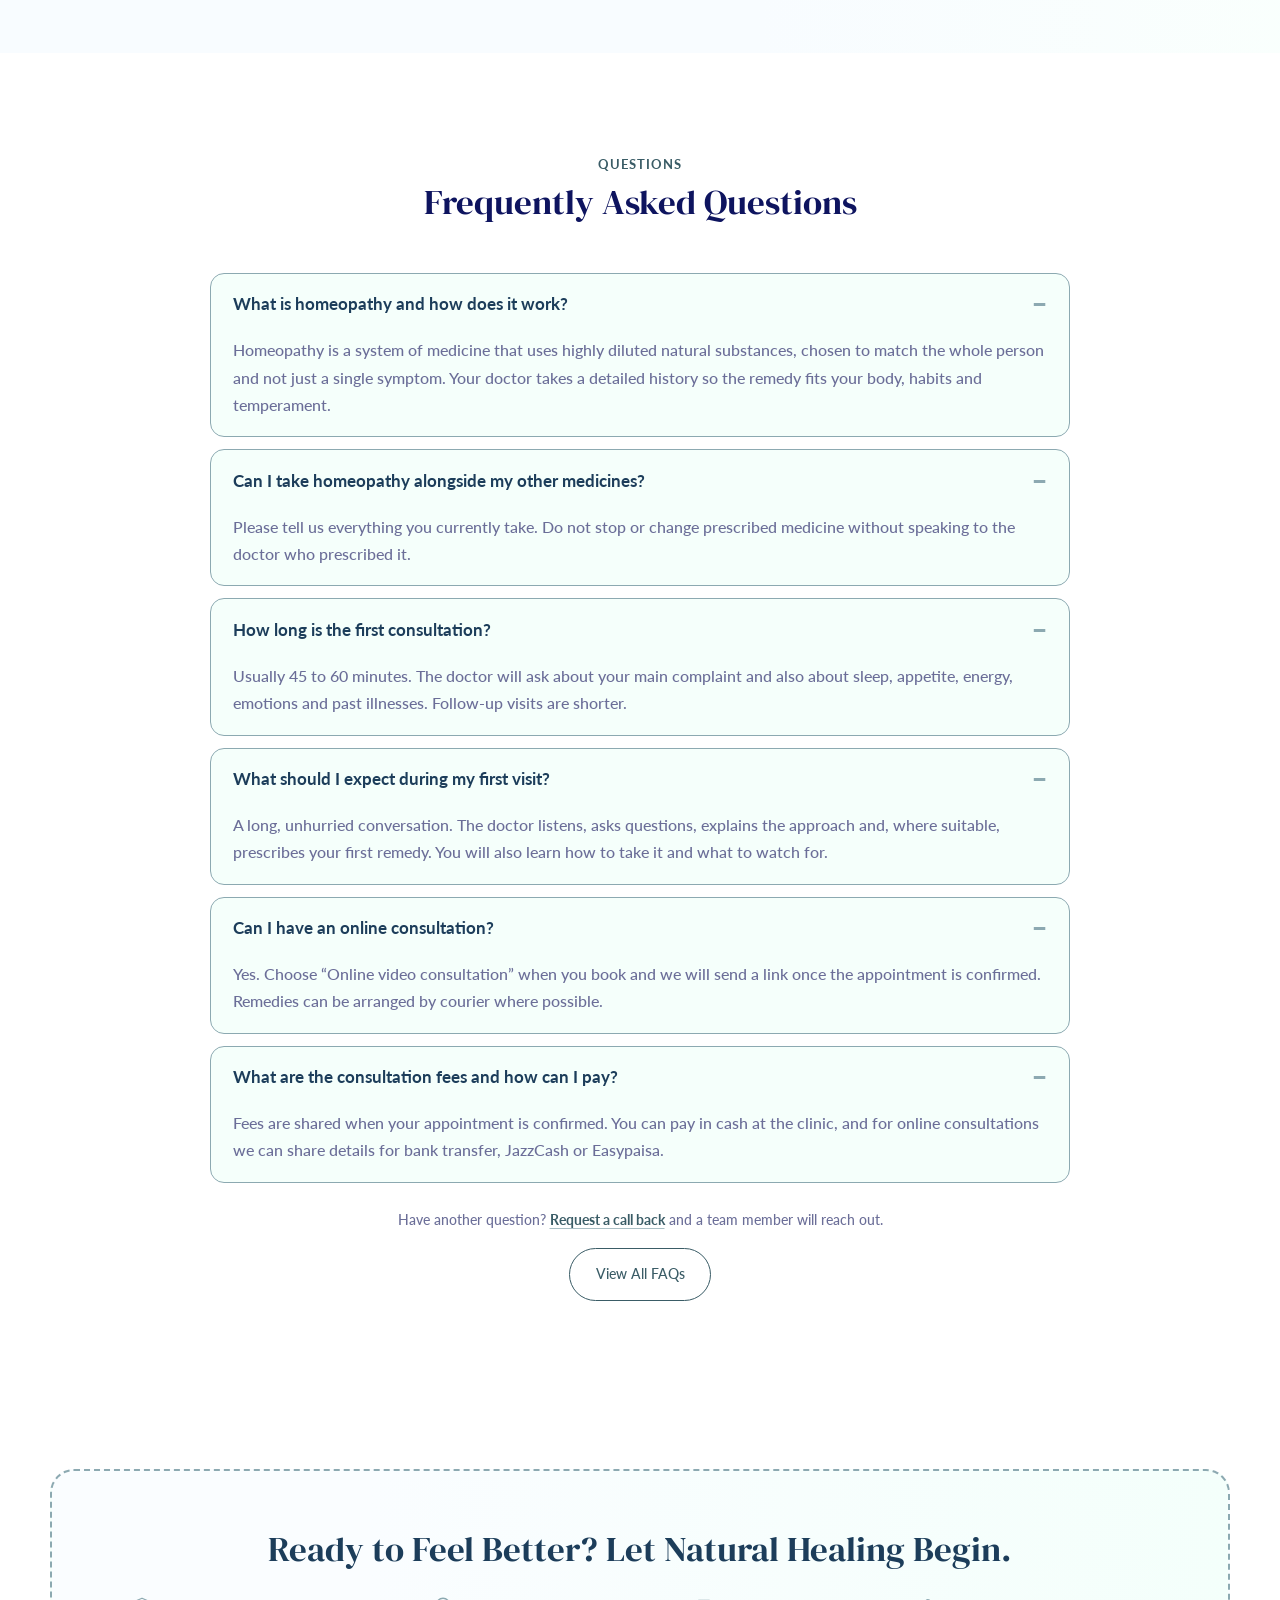
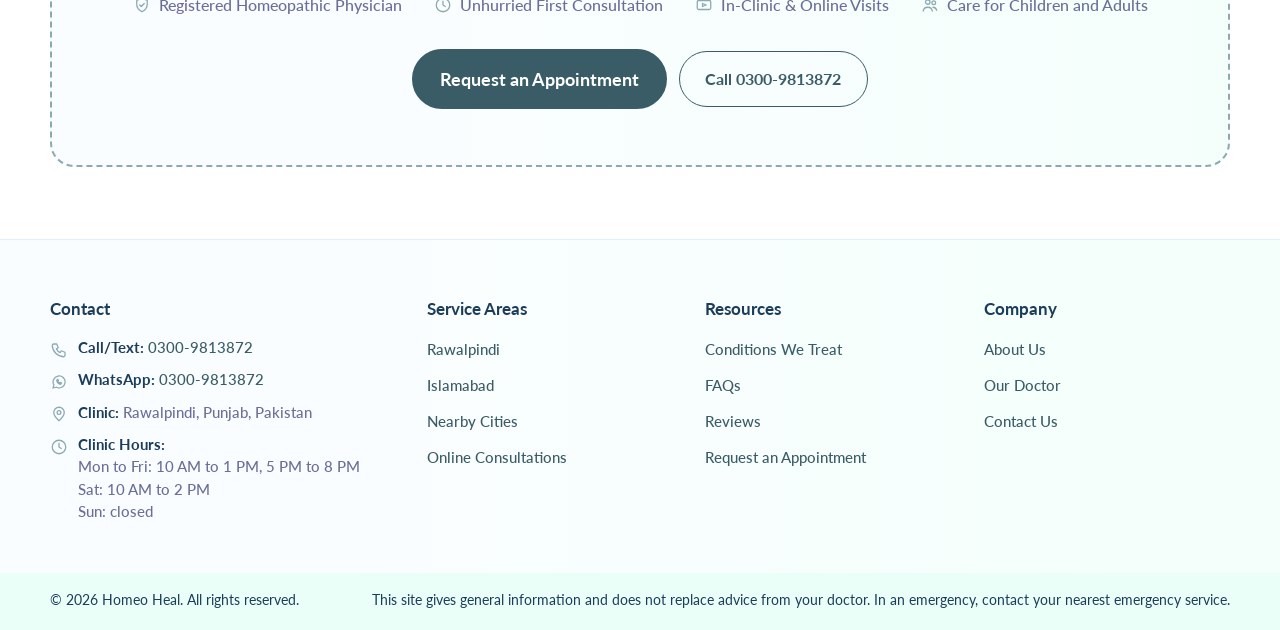
==== commit 1f6483bd: "About audit, real doctor photo, AVIF images with JPG fallback Co-Authored-By: Claude Sonnet 5.5 <nor" ====
--- a/index.html
+++ b/index.html
@@ -76,9 +76,9 @@
       </div>
       <div class="banner-photo">
         <div class="collage">
-          <div class="c-main"><img src="assets/images/remedies-bottles.jpg" alt="Homeopathic remedy bottles with small white pillules and wildflowers on a wooden table" width="1200" height="800" fetchpriority="high"></div>
-          <div class="c-top"><img src="assets/images/thermometer.jpg" alt="Digital thermometer on a grey background" width="700" height="700"></div>
-          <div class="c-bottom"><img src="assets/images/stethoscope.jpg" alt="Stethoscope on a light blue background" width="700" height="700"></div>
+          <div class="c-main"><picture><source srcset="assets/images/remedies-bottles.avif" type="image/avif"><img src="assets/images/remedies-bottles.jpg" alt="Homeopathic remedy bottles with small white pillules and wildflowers on a wooden table" width="1200" height="800" fetchpriority="high"></picture></div>
+          <div class="c-top"><picture><source srcset="assets/images/thermometer.avif" type="image/avif"><img src="assets/images/thermometer.jpg" alt="Digital thermometer on a grey background" width="700" height="700"></picture></div>
+          <div class="c-bottom"><picture><source srcset="assets/images/stethoscope.avif" type="image/avif"><img src="assets/images/stethoscope.jpg" alt="Stethoscope on a light blue background" width="700" height="700"></picture></div>
         </div>
         <div class="badge b1"><svg viewBox="0 0 24 24" fill="none" stroke="currentColor" stroke-width="1.7" stroke-linecap="round" stroke-linejoin="round" aria-hidden="true"><path d="M12 3l7 3v5c0 5-3 8-7 10-4-2-7-5-7-10V6l7-3z"/><path d="M9 12l2 2 4-4"/></svg><span>Registered physician<small>Qualified homeopath</small></span></div>
         <div class="badge b2"><svg viewBox="0 0 24 24" fill="none" stroke="currentColor" stroke-width="1.7" stroke-linecap="round" stroke-linejoin="round" aria-hidden="true"><rect x="3" y="6" width="18" height="12" rx="2"/><path d="M10 10l5 2-5 2z"/></svg><span>Online visits<small>Across Pakistan</small></span></div>
@@ -96,12 +96,12 @@
         </div>
         <p class="trust-text">Patients welcomed in clinic and online, from Rawalpindi and Islamabad to cities across Pakistan.</p>
         <div class="avatars" aria-hidden="true">
-          <img src="assets/images/av2.jpg" alt="" width="48" height="48">
-          <img src="assets/images/av3.jpg" alt="" width="48" height="48">
-          <img src="assets/images/av4.jpg" alt="" width="48" height="48">
-          <img src="assets/images/av5.jpg" alt="" width="48" height="48">
-          <img src="assets/images/av6.jpg" alt="" width="48" height="48">
-          <img src="assets/images/av7.jpg" alt="" width="48" height="48">
+          <picture><source srcset="assets/images/av2.avif" type="image/avif"><img src="assets/images/av2.jpg" alt="" width="48" height="48"></picture>
+          <picture><source srcset="assets/images/av3.avif" type="image/avif"><img src="assets/images/av3.jpg" alt="" width="48" height="48"></picture>
+          <picture><source srcset="assets/images/av4.avif" type="image/avif"><img src="assets/images/av4.jpg" alt="" width="48" height="48"></picture>
+          <picture><source srcset="assets/images/av5.avif" type="image/avif"><img src="assets/images/av5.jpg" alt="" width="48" height="48"></picture>
+          <picture><source srcset="assets/images/av6.avif" type="image/avif"><img src="assets/images/av6.jpg" alt="" width="48" height="48"></picture>
+          <picture><source srcset="assets/images/av7.avif" type="image/avif"><img src="assets/images/av7.jpg" alt="" width="48" height="48"></picture>
           <span>+2,900</span>
         </div>
       </div>
@@ -263,7 +263,7 @@
           <h3>I never felt rushed.</h3>
           <blockquote>“The doctor listened to everything, explained each step clearly, and I left feeling understood.”</blockquote>
           <div class="author">
-            <img src="assets/images/av2.jpg" alt="Portrait of Nasreen Akhtar" width="52" height="52" loading="lazy">
+            <picture><source srcset="assets/images/av2.avif" type="image/avif"><img src="assets/images/av2.jpg" alt="Portrait of Nasreen Akhtar" width="52" height="52" loading="lazy"></picture>
             <div><div class="name">Nasreen Akhtar</div><div class="loc">Rawalpindi</div></div>
           </div>
         </article>
@@ -273,7 +273,7 @@
           <h3>A calm visit with my child.</h3>
           <blockquote>“Bringing my daughter here was easy. The doctor was patient and kind, and the follow-up visits were helpful.”</blockquote>
           <div class="author">
-            <img src="assets/images/av3.jpg" alt="Portrait of Bilal Ahmed" width="52" height="52" loading="lazy">
+            <picture><source srcset="assets/images/av3.avif" type="image/avif"><img src="assets/images/av3.jpg" alt="Portrait of Bilal Ahmed" width="52" height="52" loading="lazy"></picture>
             <div><div class="name">Bilal Ahmed</div><div class="loc">Islamabad</div></div>
           </div>
         </article>
@@ -283,7 +283,7 @@
           <h3>Booking was simple.</h3>
           <blockquote>“The clinic replied on WhatsApp the same day. The whole visit felt calm and well organised.”</blockquote>
           <div class="author">
-            <img src="assets/images/av7.jpg" alt="Portrait of Usman Tariq" width="52" height="52" loading="lazy">
+            <picture><source srcset="assets/images/av7.avif" type="image/avif"><img src="assets/images/av7.jpg" alt="Portrait of Usman Tariq" width="52" height="52" loading="lazy"></picture>
             <div><div class="name">Usman Tariq</div><div class="loc">Lahore</div></div>
           </div>
         </article>
@@ -322,8 +322,8 @@
         <p>We combine training with compassion, so you feel supported at every stage. Our aim is simple: to help you feel better, understand your health, and make confident choices about your care.</p>
       </div>
       <div class="side-stack">
-        <figure class="photo wide"><img src="assets/images/consultation.jpg" alt="Doctor smiling while talking with a patient in a clinic room" width="1200" height="800" loading="lazy"></figure>
-        <figure class="photo tall"><img src="assets/images/remedies-bottles.jpg" alt="Homeopathic remedy bottles and small white pillules on a wooden table" width="1200" height="800" loading="lazy"></figure>
+        <figure class="photo wide"><picture><source srcset="assets/images/consultation.avif" type="image/avif"><img src="assets/images/consultation.jpg" alt="Doctor smiling while talking with a patient in a clinic room" width="1200" height="800" loading="lazy"></picture></figure>
+        <figure class="photo tall"><picture><source srcset="assets/images/remedies-bottles.avif" type="image/avif"><img src="assets/images/remedies-bottles.jpg" alt="Homeopathic remedy bottles and small white pillules on a wooden table" width="1200" height="800" loading="lazy"></picture></figure>
       </div>
     </div>
   </section>
--- a/assets/css/style.css
+++ b/assets/css/style.css
@@ -951,3 +951,6 @@
 
 /* anchored service cards clear the sticky header */
 .card[id]{scroll-margin-top:110px}
+
+/* AVIF <picture> wrappers do not affect layout */
+picture{display:contents}
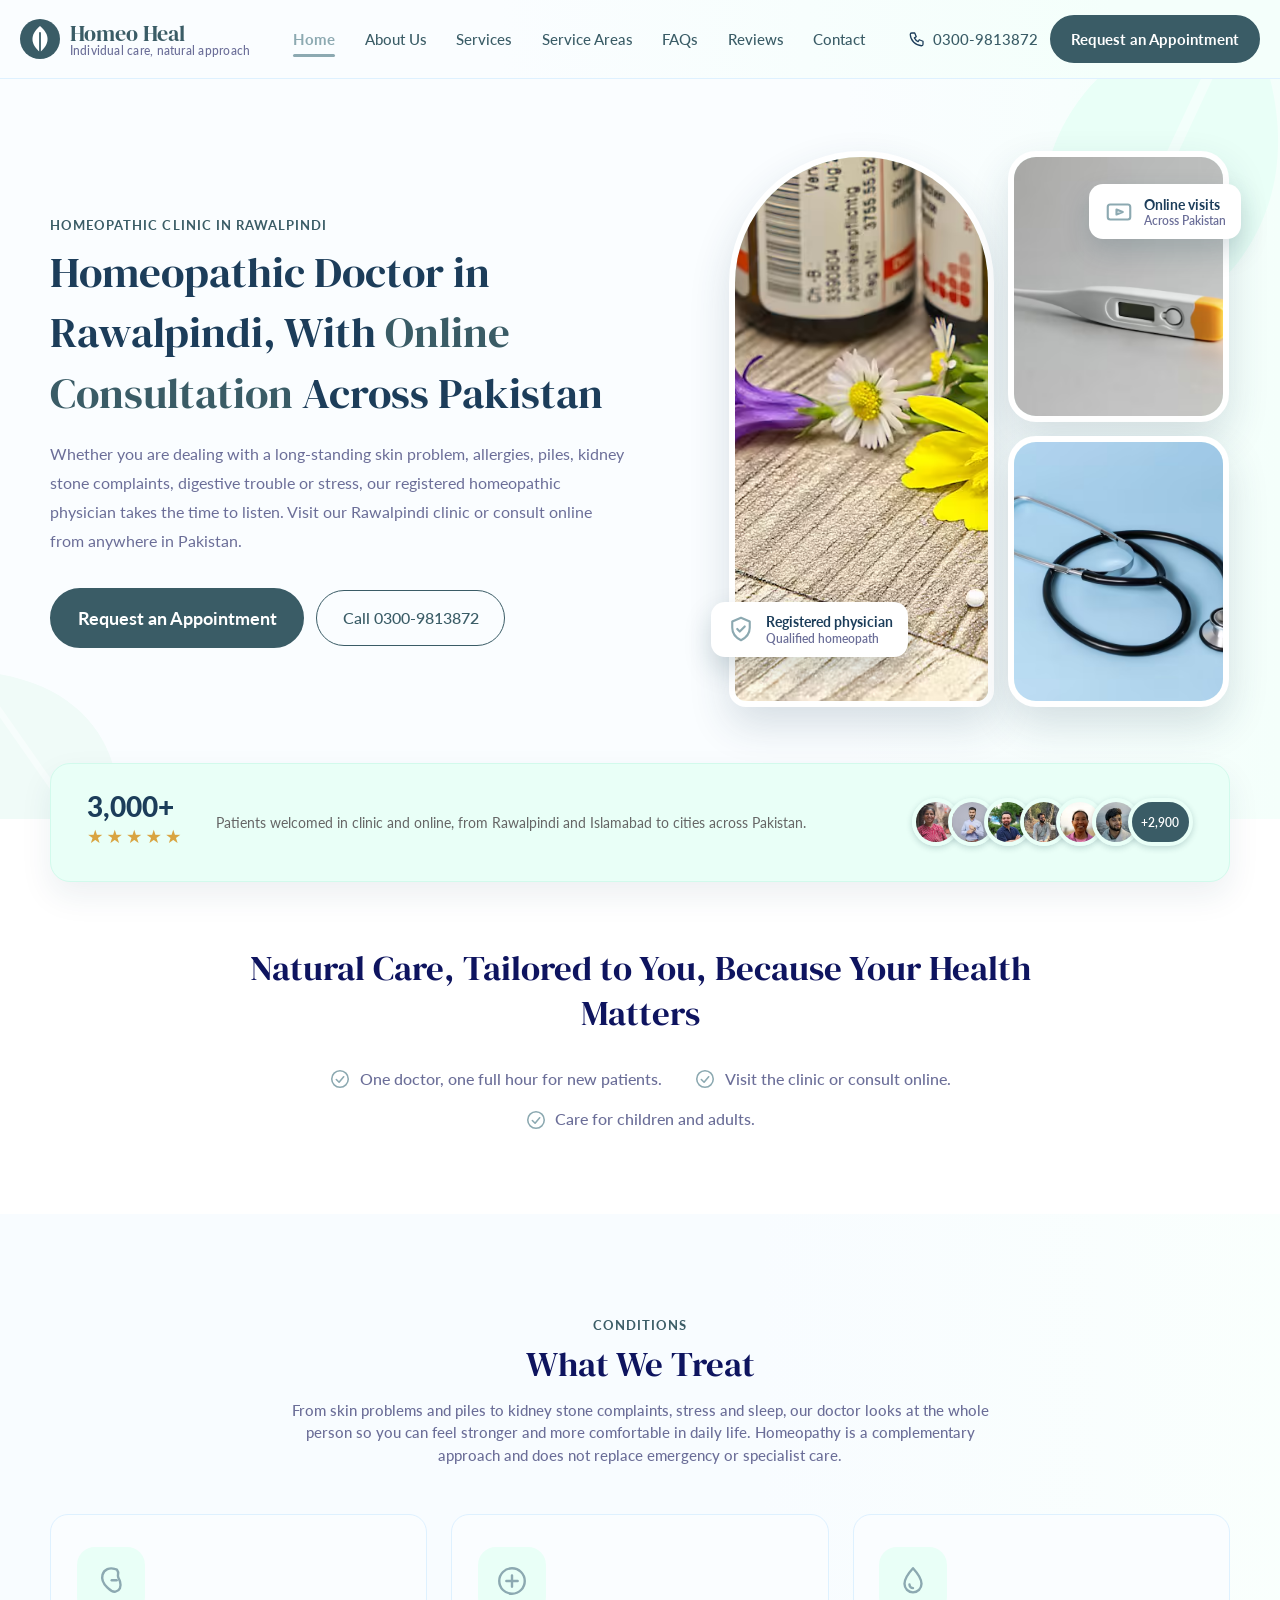
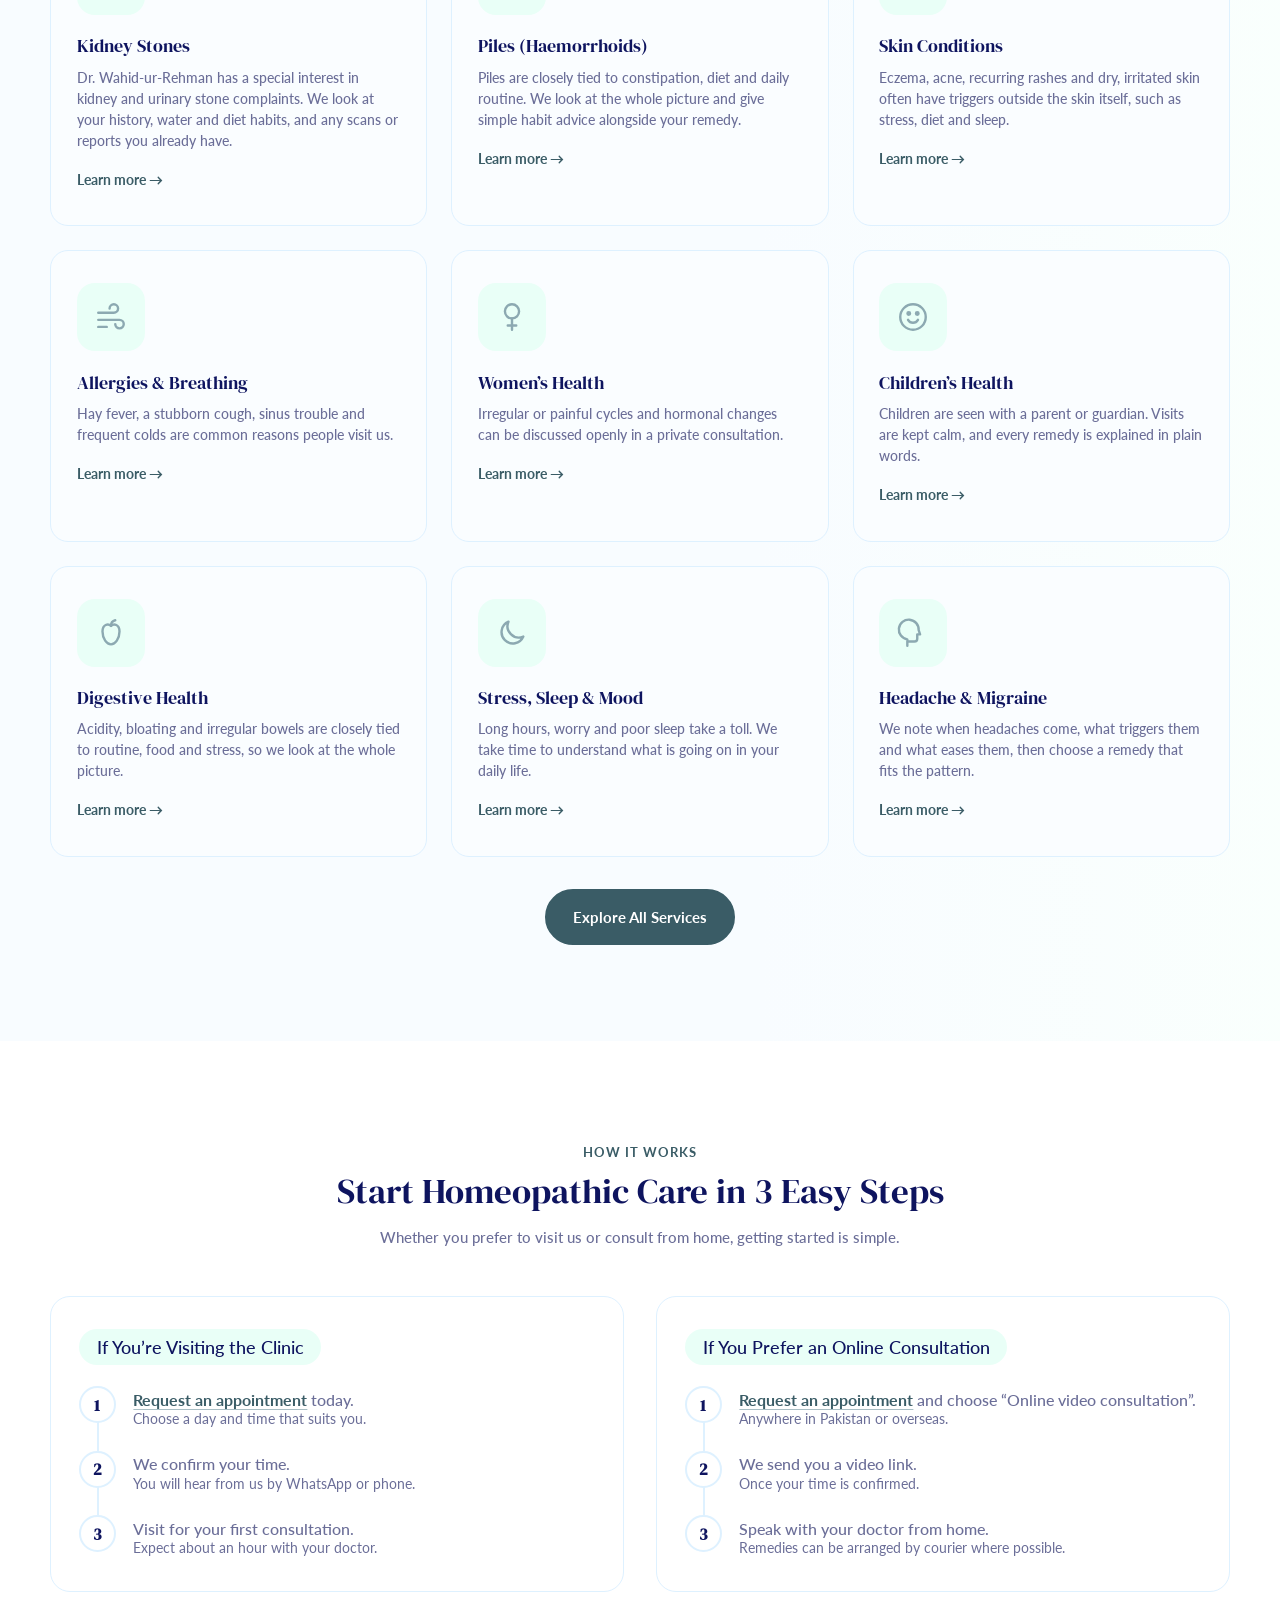
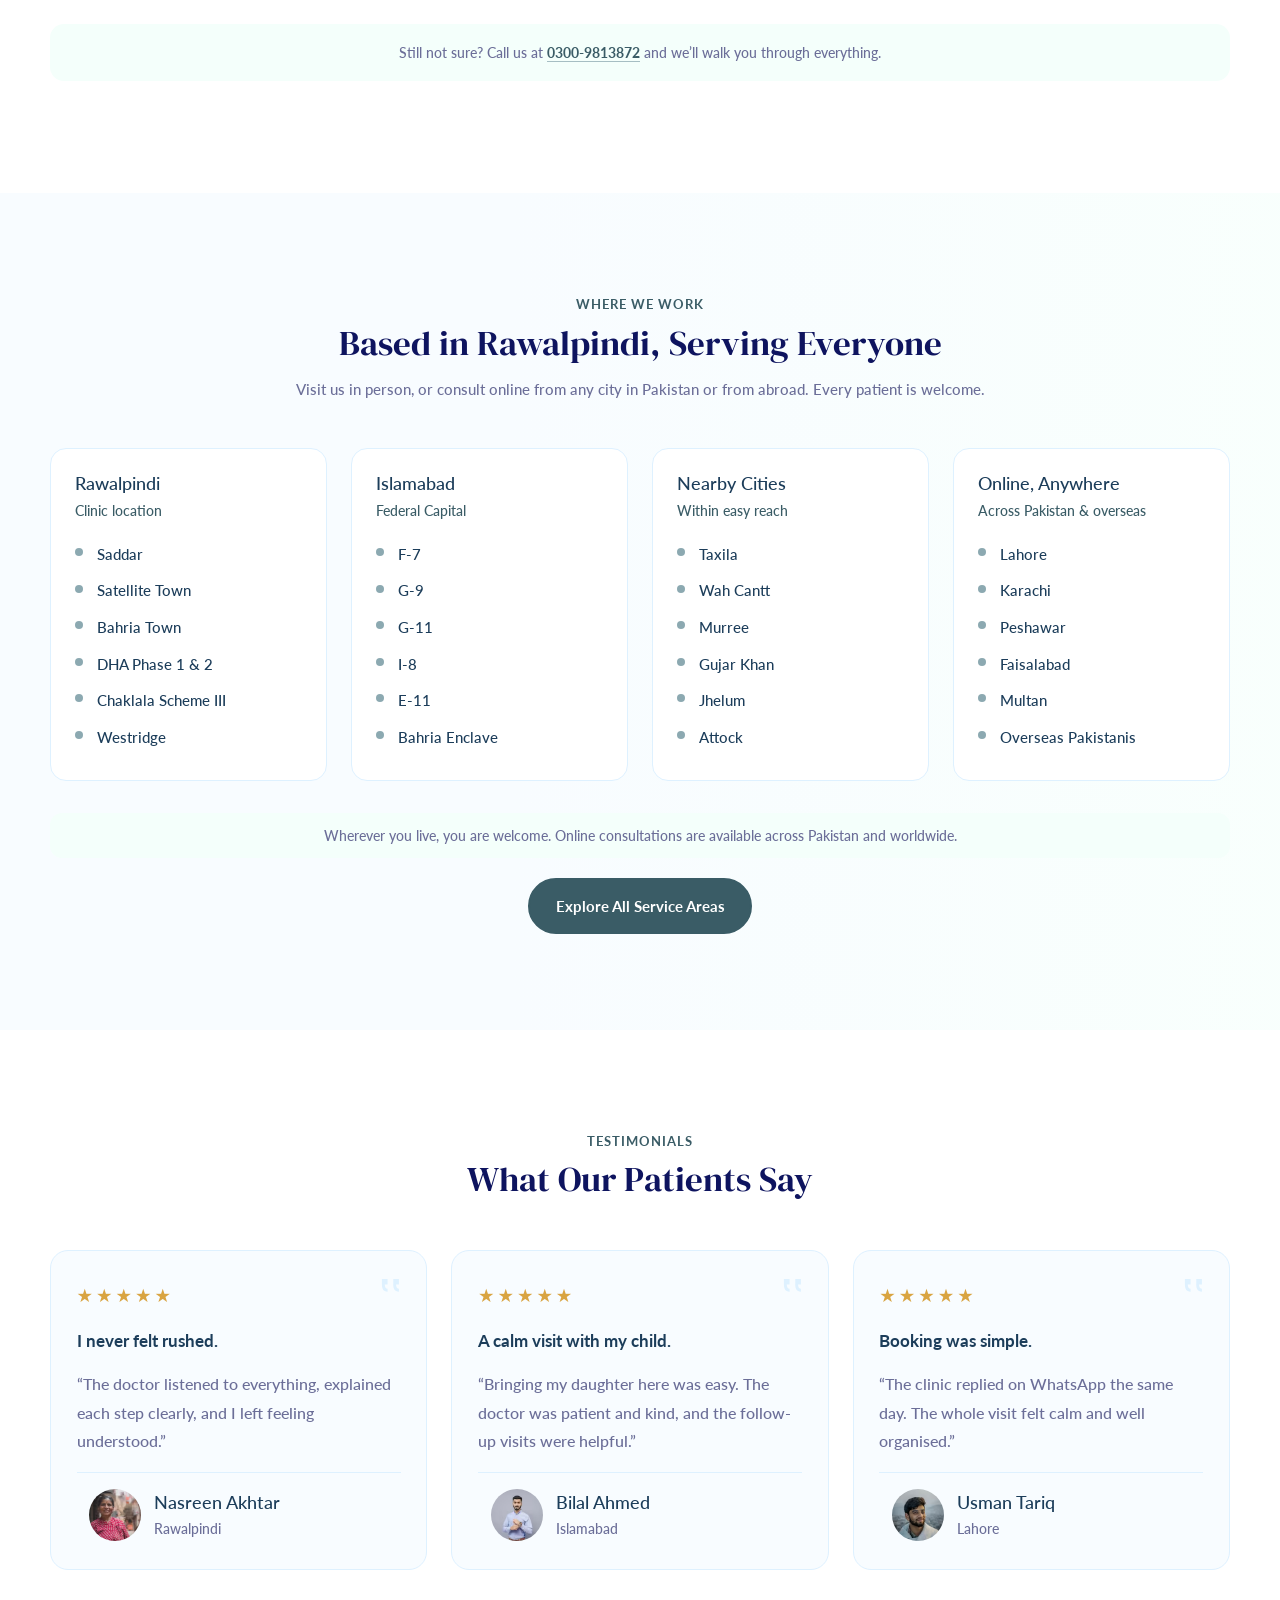
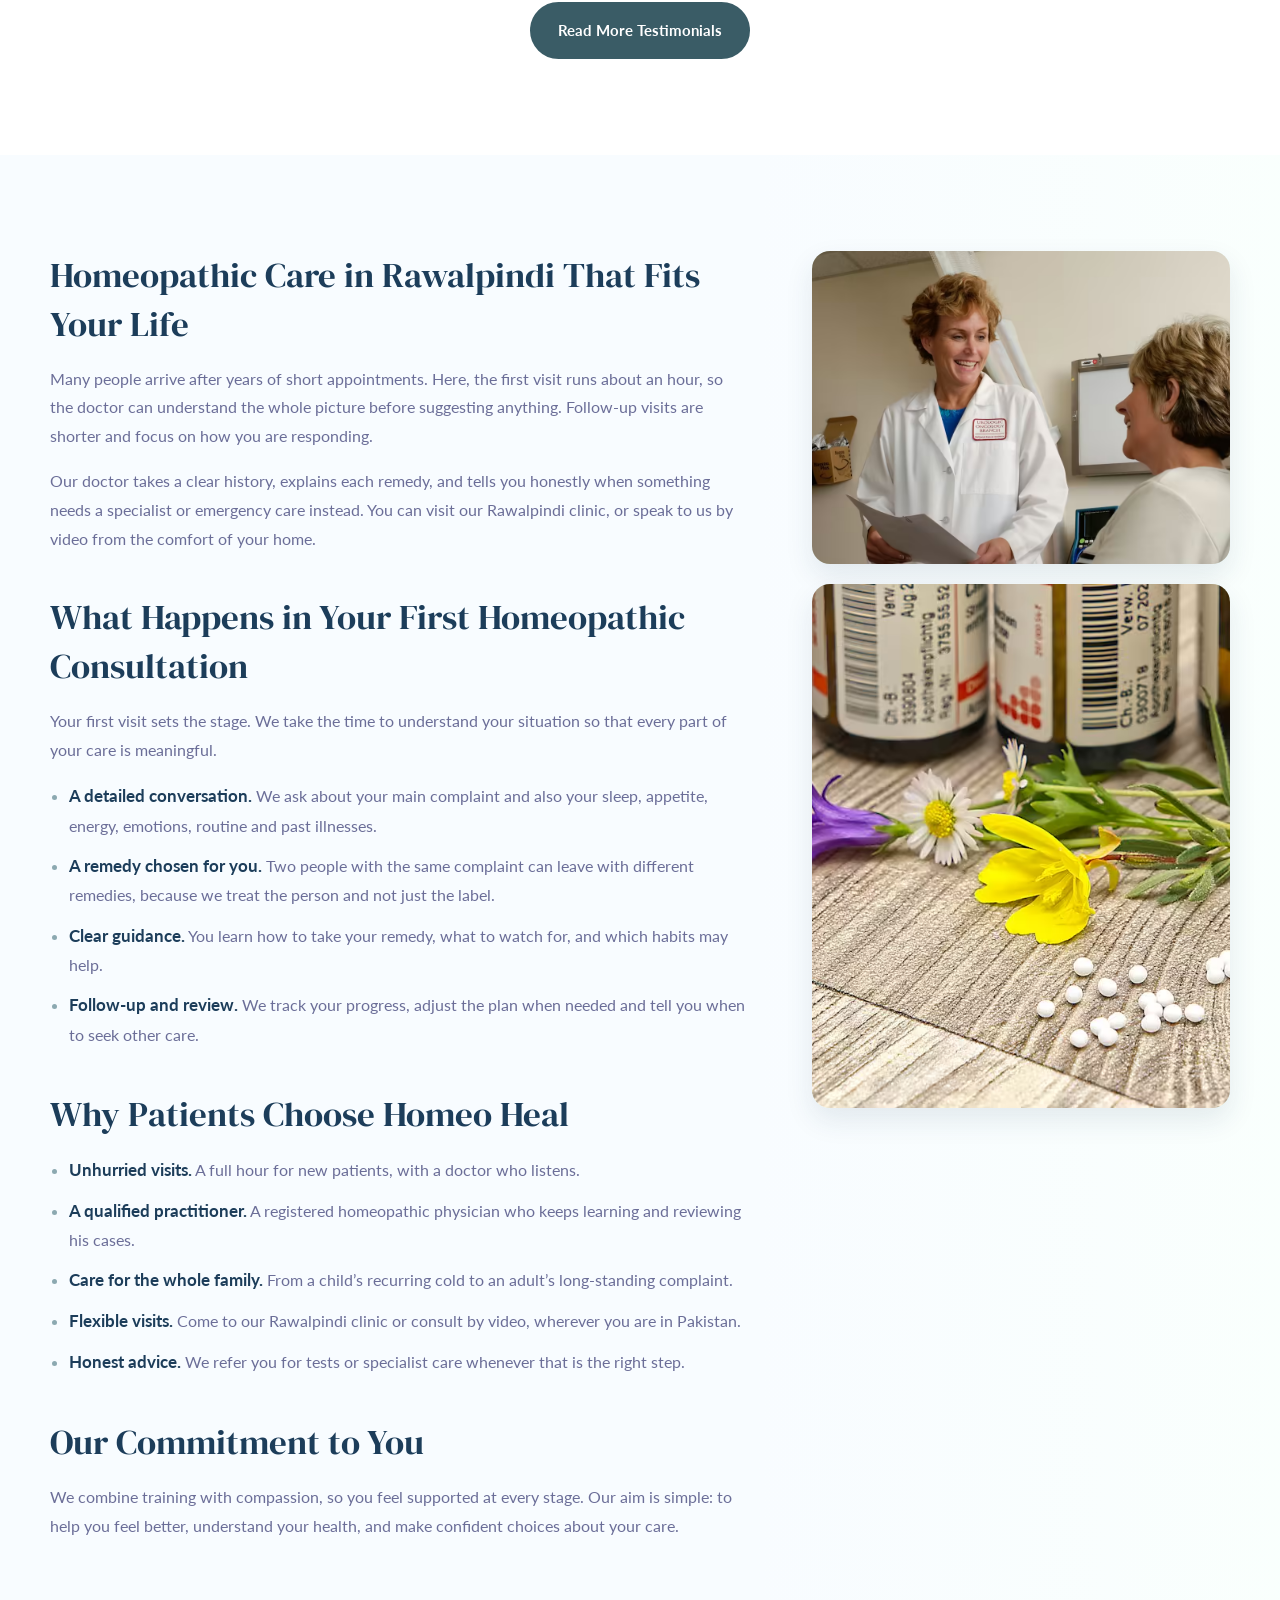
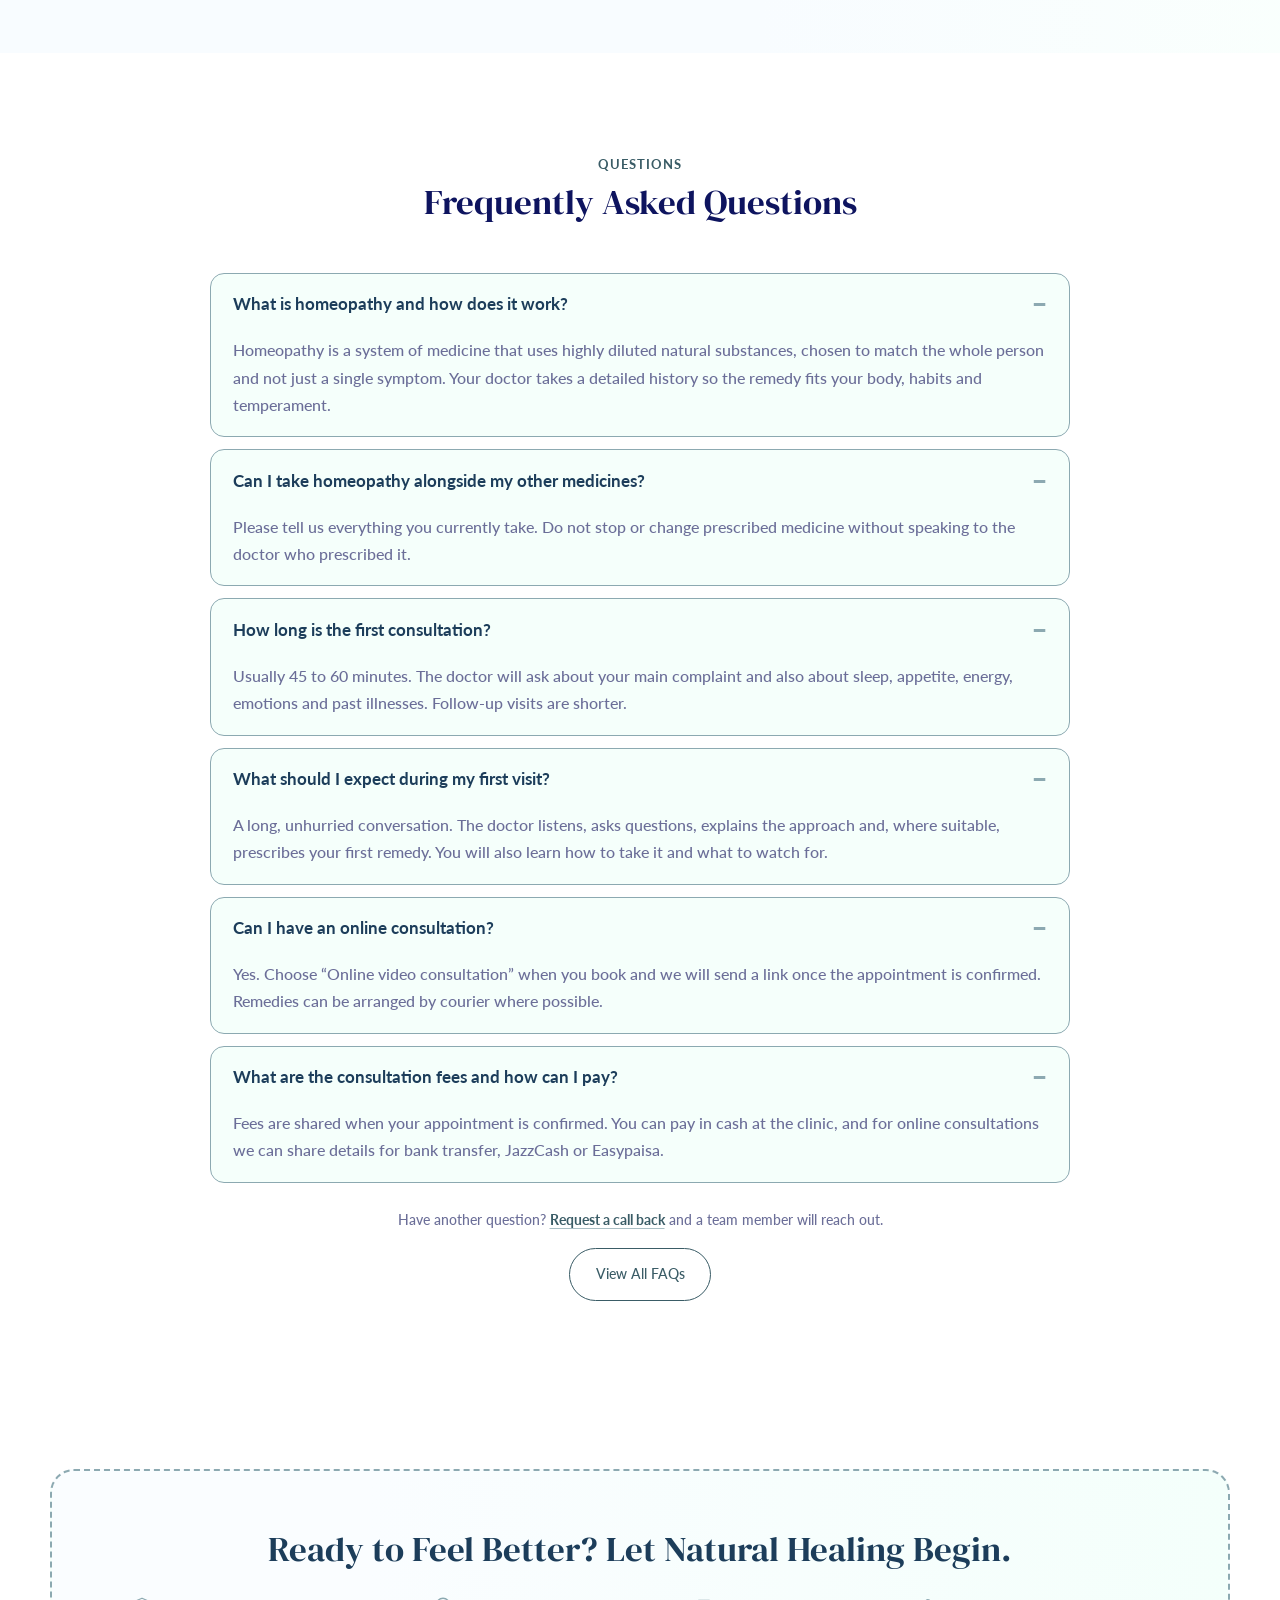
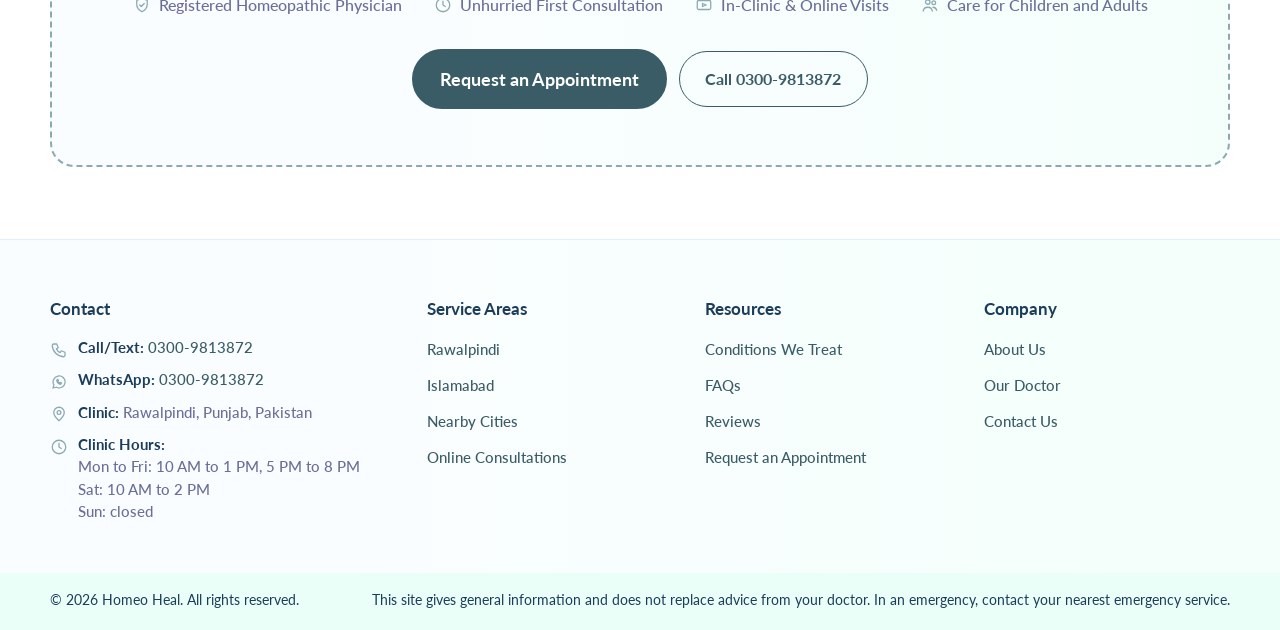
==== commit dcccccec: "Put Kidney Stones and Piles first in the condition cards Co-Authored-By: Claude Sonnet 5.5 <noreply@" ====
--- a/index.html
+++ b/index.html
@@ -126,6 +126,18 @@
       </div>
       <div class="cards">
         <article class="card">
+          <div class="ico"><svg viewBox="0 0 24 24" fill="none" stroke="currentColor" stroke-width="1.7" stroke-linecap="round" stroke-linejoin="round" aria-hidden="true"><path d="M14.5 3.5c-3.2-1.2-7.500.3-8.500 4.200-1 3.800 1.200 6.800 3.300 8.800 1.600 1.500 3.200 3.500 5.900 3 3-.600 4.200-3.500 3.200-7-.500-1.800-1.500-2.500-1.500-4.200 0-1.600.800-2.400-.700-4.300z"/><path d="M12.500 11.500h3.500"/></svg></div>
+          <h3>Kidney Stones</h3>
+          <p>Dr. Wahid-ur-Rehman has a special interest in kidney and urinary stone complaints. We look at your history, water and diet habits, and any scans or reports you already have.</p>
+          <a class="more" href="/services#kidney-stones">Learn more &rarr;</a>
+        </article>
+        <article class="card">
+          <div class="ico"><svg viewBox="0 0 24 24" fill="none" stroke="currentColor" stroke-width="1.7" stroke-linecap="round" stroke-linejoin="round" aria-hidden="true"><circle cx="12" cy="12" r="9"/><path d="M12 8v8M8 12h8"/></svg></div>
+          <h3>Piles (Haemorrhoids)</h3>
+          <p>Piles are closely tied to constipation, diet and daily routine. We look at the whole picture and give simple habit advice alongside your remedy.</p>
+          <a class="more" href="/services#piles-haemorrhoids">Learn more &rarr;</a>
+        </article>
+        <article class="card">
           <div class="ico"><svg viewBox="0 0 24 24" fill="none" stroke="currentColor" stroke-width="1.7" stroke-linecap="round" stroke-linejoin="round" aria-hidden="true"><path d="M12 3s6 6.5 6 11a6 6 0 0 1-12 0c0-4.5 6-11 6-11z"/><path d="M9.5 14.5a2.5 2.5 0 0 0 2.5 2.5"/></svg></div>
           <h3>Skin Conditions</h3>
           <p>Eczema, acne, recurring rashes and dry, irritated skin often have triggers outside the skin itself, such as stress, diet and sleep.</p>
@@ -154,18 +166,6 @@
           <h3>Digestive Health</h3>
           <p>Acidity, bloating and irregular bowels are closely tied to routine, food and stress, so we look at the whole picture.</p>
           <a class="more" href="/services#digestive-health">Learn more &rarr;</a>
-        </article>
-        <article class="card">
-          <div class="ico"><svg viewBox="0 0 24 24" fill="none" stroke="currentColor" stroke-width="1.7" stroke-linecap="round" stroke-linejoin="round" aria-hidden="true"><path d="M14.5 3.5c-3.2-1.2-7.500.3-8.500 4.200-1 3.800 1.200 6.800 3.300 8.800 1.600 1.500 3.200 3.500 5.900 3 3-.600 4.200-3.500 3.200-7-.500-1.800-1.500-2.500-1.500-4.200 0-1.600.800-2.400-.700-4.300z"/><path d="M12.500 11.500h3.500"/></svg></div>
-          <h3>Kidney Stones</h3>
-          <p>Dr. Wahid-ur-Rehman has a special interest in kidney and urinary stone complaints. We look at your history, water and diet habits, and any scans or reports you already have.</p>
-          <a class="more" href="/services#kidney-stones">Learn more &rarr;</a>
-        </article>
-        <article class="card">
-          <div class="ico"><svg viewBox="0 0 24 24" fill="none" stroke="currentColor" stroke-width="1.7" stroke-linecap="round" stroke-linejoin="round" aria-hidden="true"><circle cx="12" cy="12" r="9"/><path d="M12 8v8M8 12h8"/></svg></div>
-          <h3>Piles (Haemorrhoids)</h3>
-          <p>Piles are closely tied to constipation, diet and daily routine. We look at the whole picture and give simple habit advice alongside your remedy.</p>
-          <a class="more" href="/services#piles-haemorrhoids">Learn more &rarr;</a>
         </article>
         <article class="card">
           <div class="ico"><svg viewBox="0 0 24 24" fill="none" stroke="currentColor" stroke-width="1.7" stroke-linecap="round" stroke-linejoin="round" aria-hidden="true"><path d="M20 14.5A8 8 0 0 1 9.5 4 8 8 0 1 0 20 14.5z"/></svg></div>
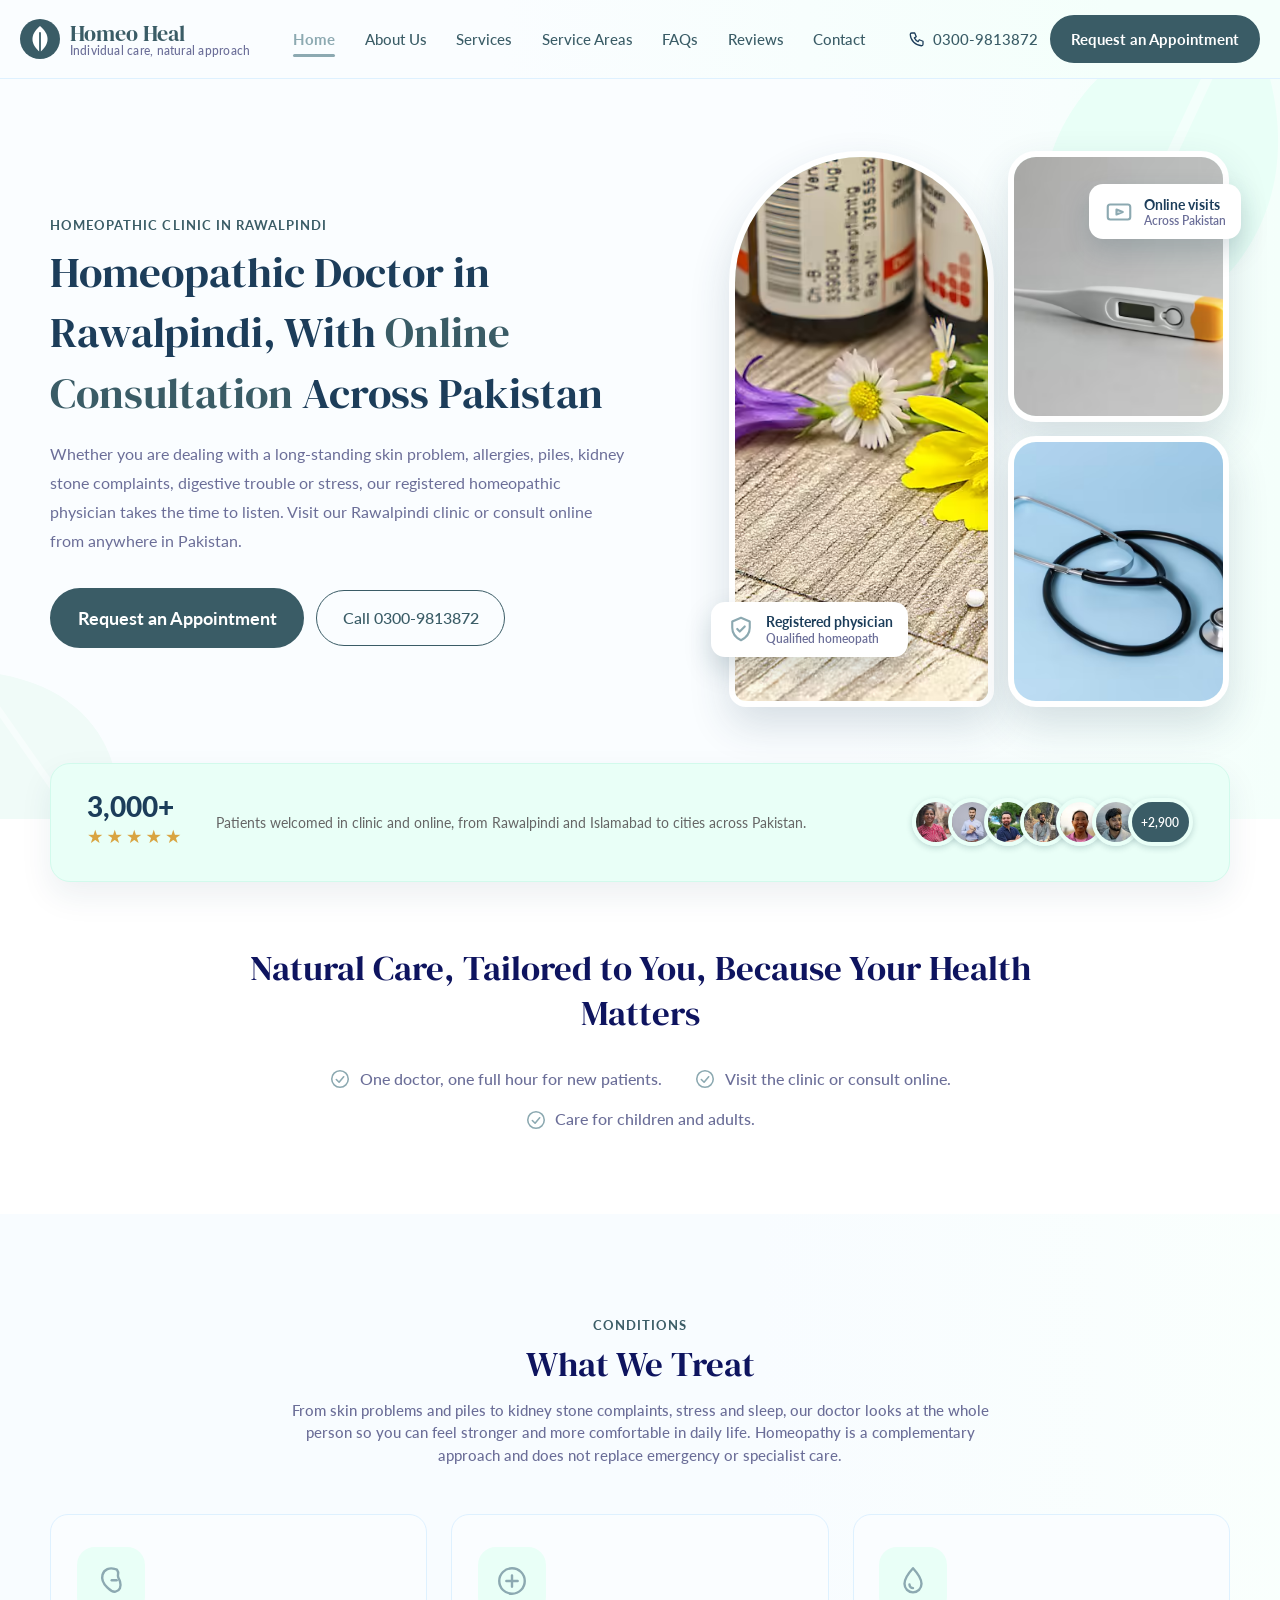
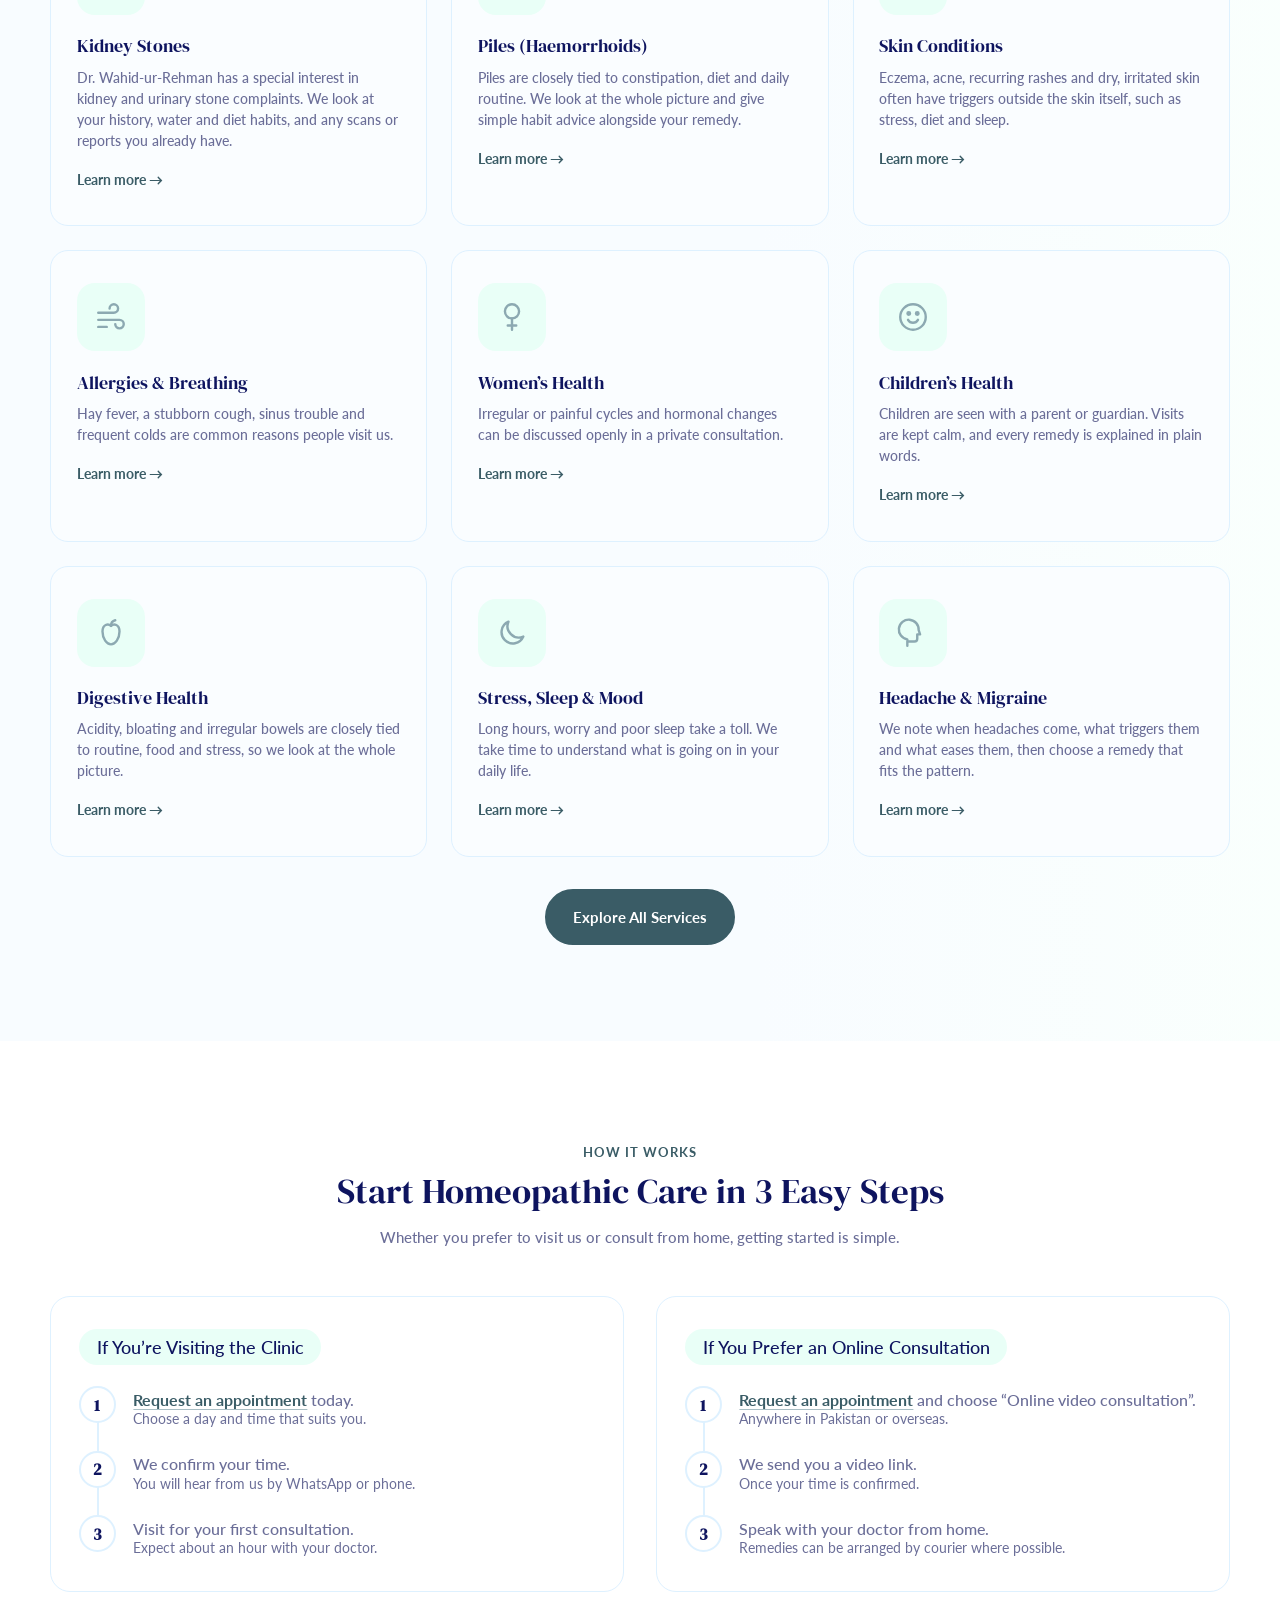
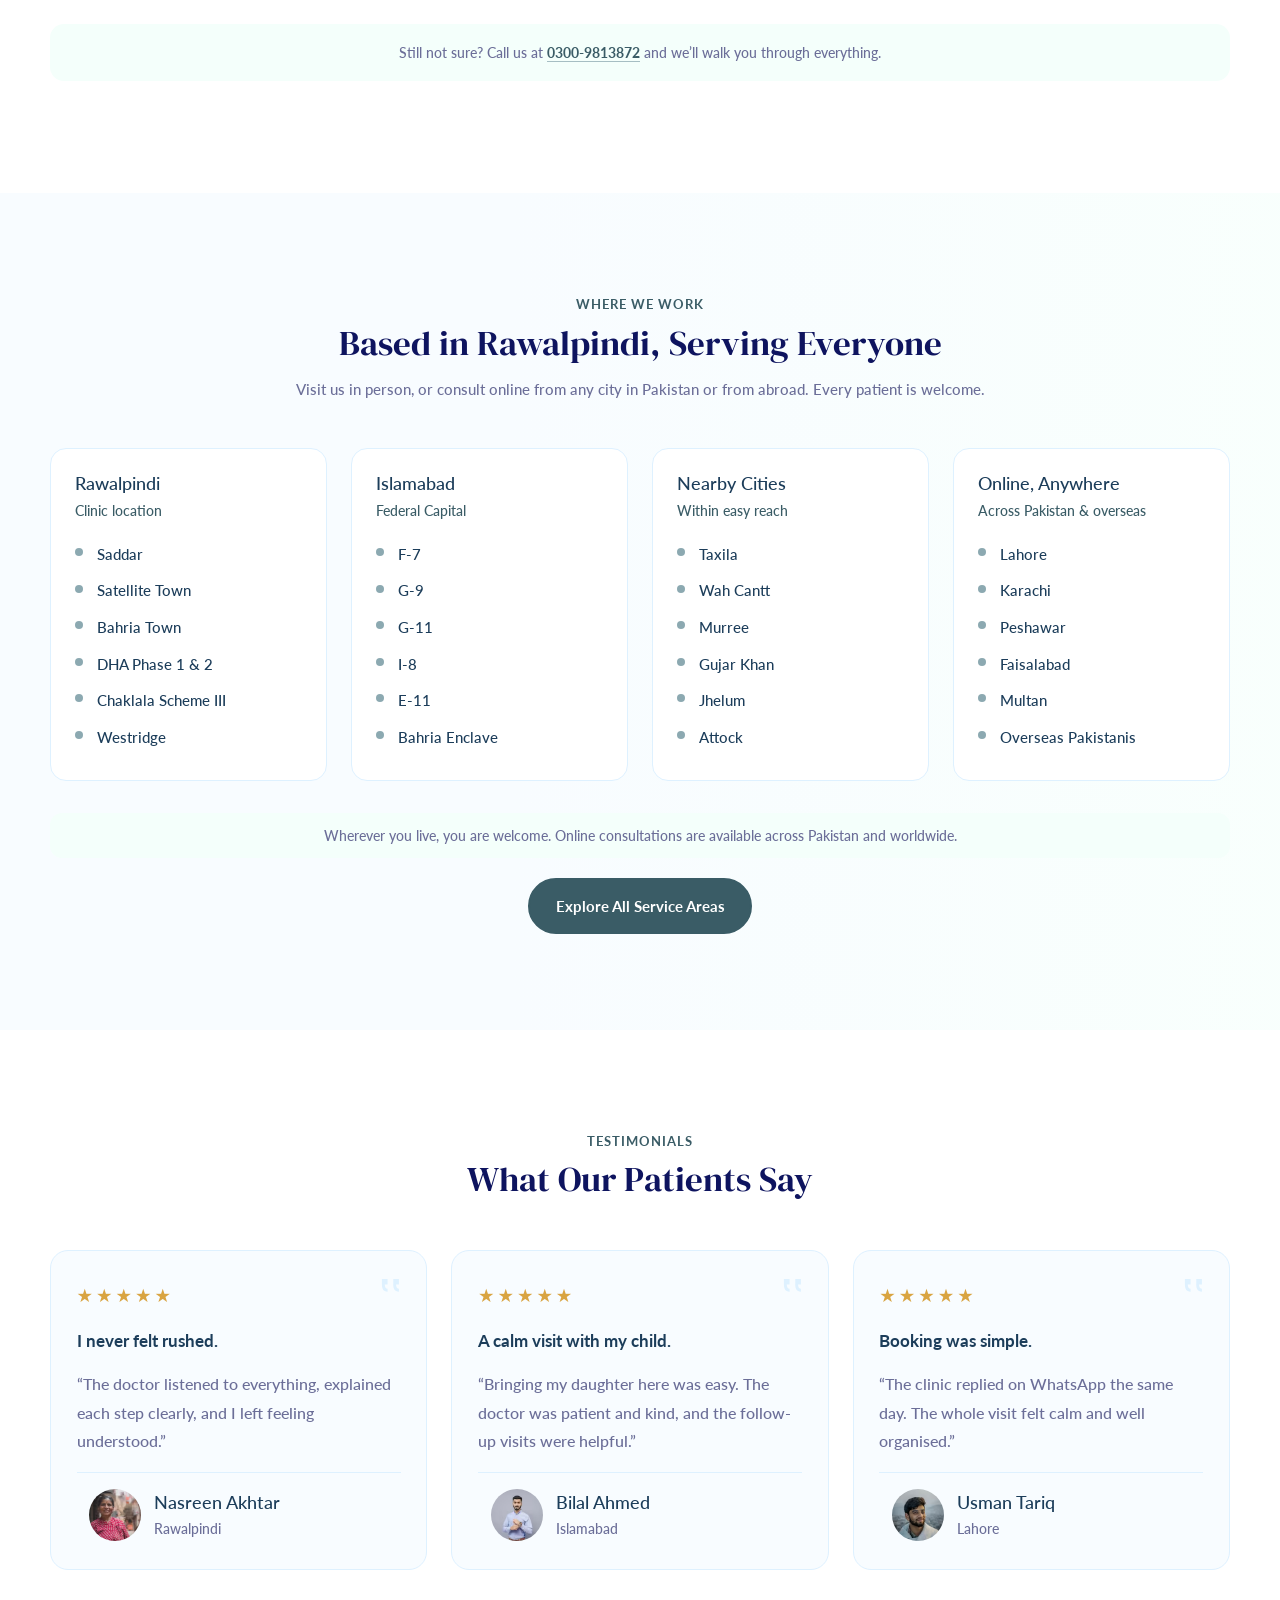
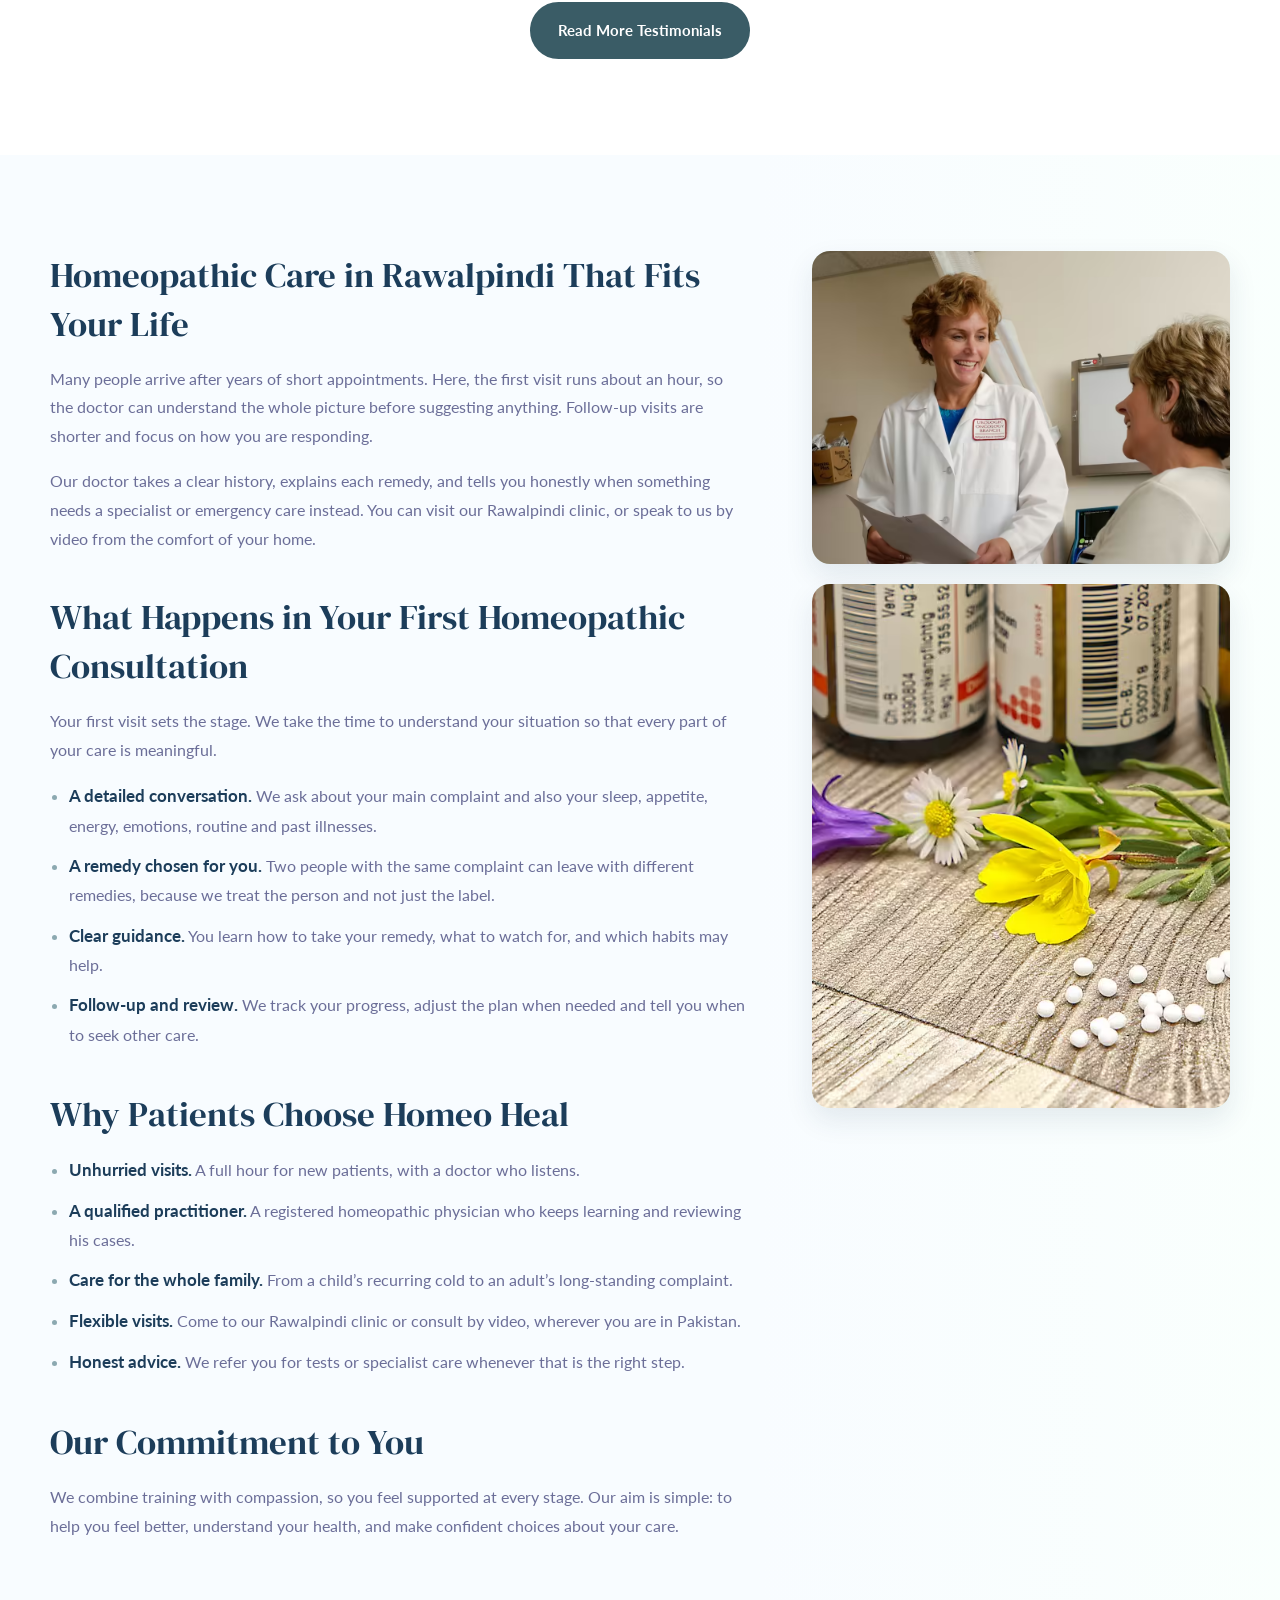
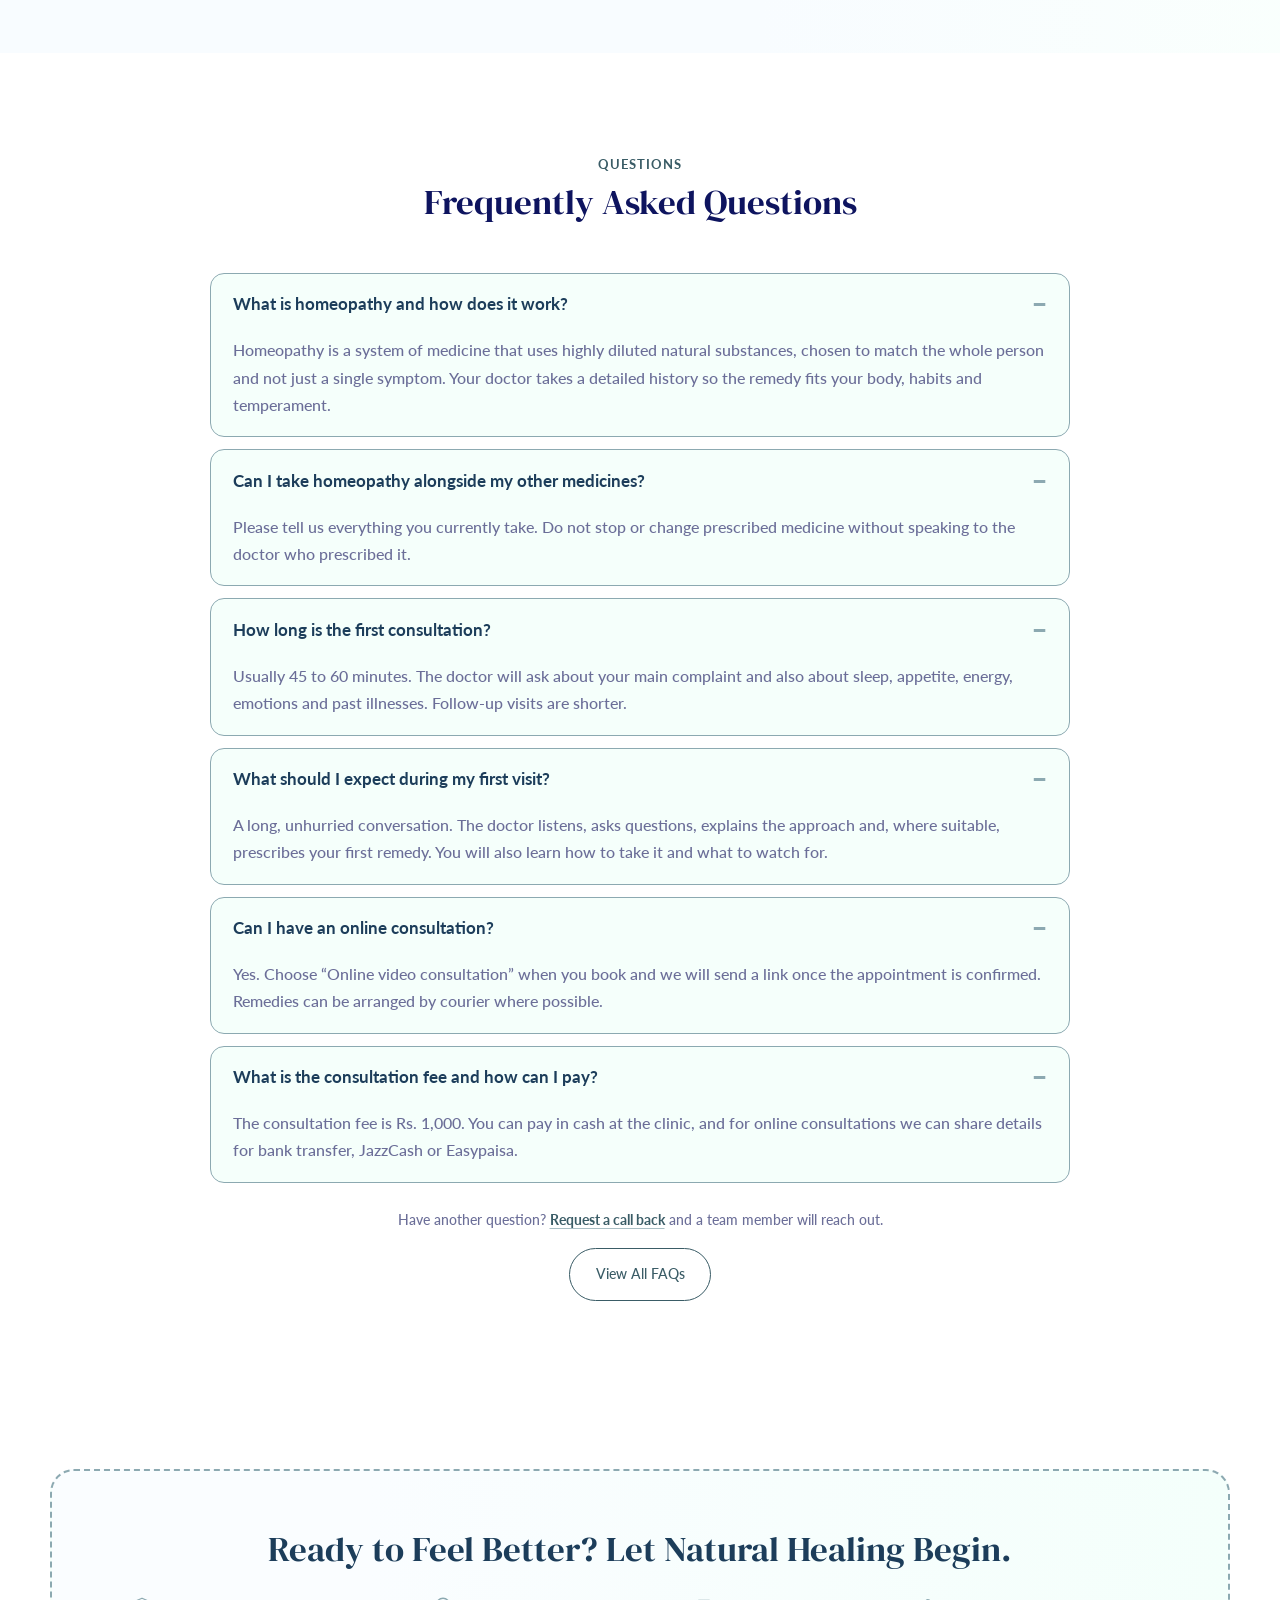
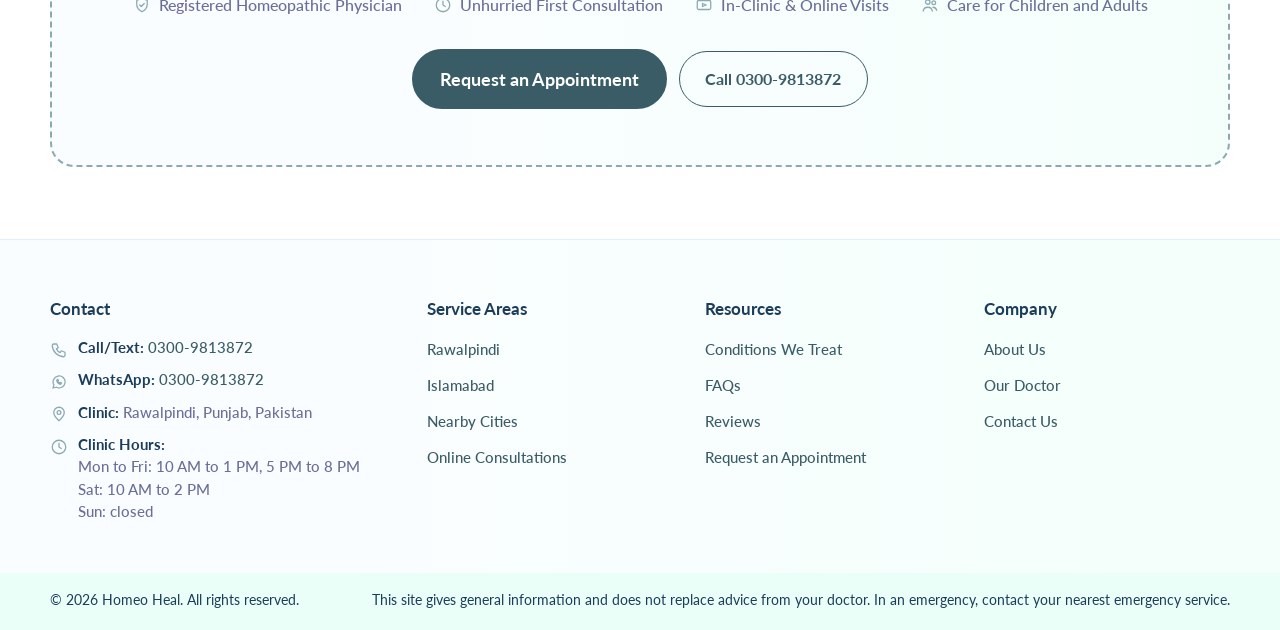
==== commit 8a52c736: "FAQ: state the Rs. 1,000 consultation fee Co-Authored-By: Claude Sonnet 5.5 <noreply@anthropic.com>" ====
--- a/index.html
+++ b/index.html
@@ -357,8 +357,8 @@
           <p>Yes. Choose “Online video consultation” when you book and we will send a link once the appointment is confirmed. Remedies can be arranged by courier where possible.</p>
         </details>
         <details open>
-          <summary>What are the consultation fees and how can I pay?</summary>
-          <p>Fees are shared when your appointment is confirmed. You can pay in cash at the clinic, and for online consultations we can share details for bank transfer, JazzCash or Easypaisa.</p>
+          <summary>What is the consultation fee and how can I pay?</summary>
+          <p>The consultation fee is Rs. 1,000. You can pay in cash at the clinic, and for online consultations we can share details for bank transfer, JazzCash or Easypaisa.</p>
         </details>
         <p class="faq-foot">Have another question? <a href="/request-an-appointment#callback">Request a call back</a> and a team member will reach out.</p>
         <div class="btn-row center"><a class="btn btn--outline" href="/faqs">View All FAQs</a></div>
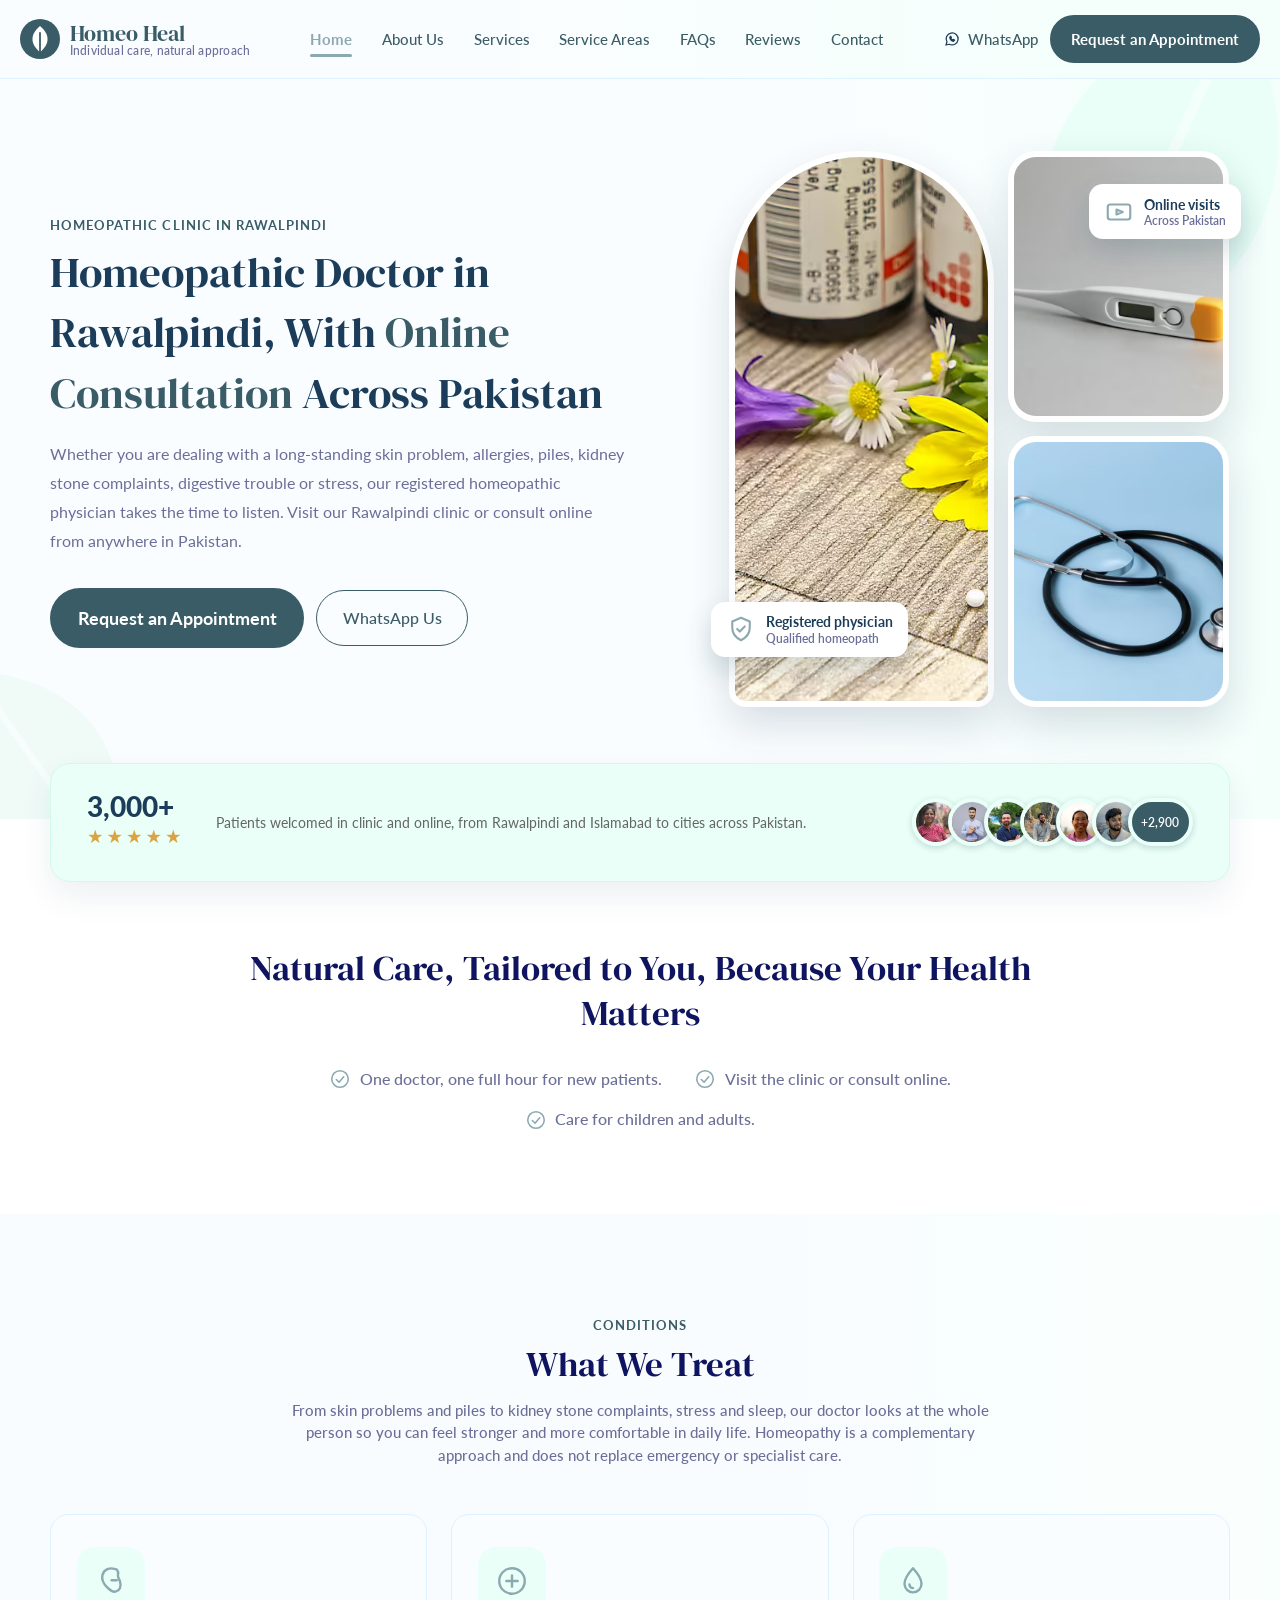
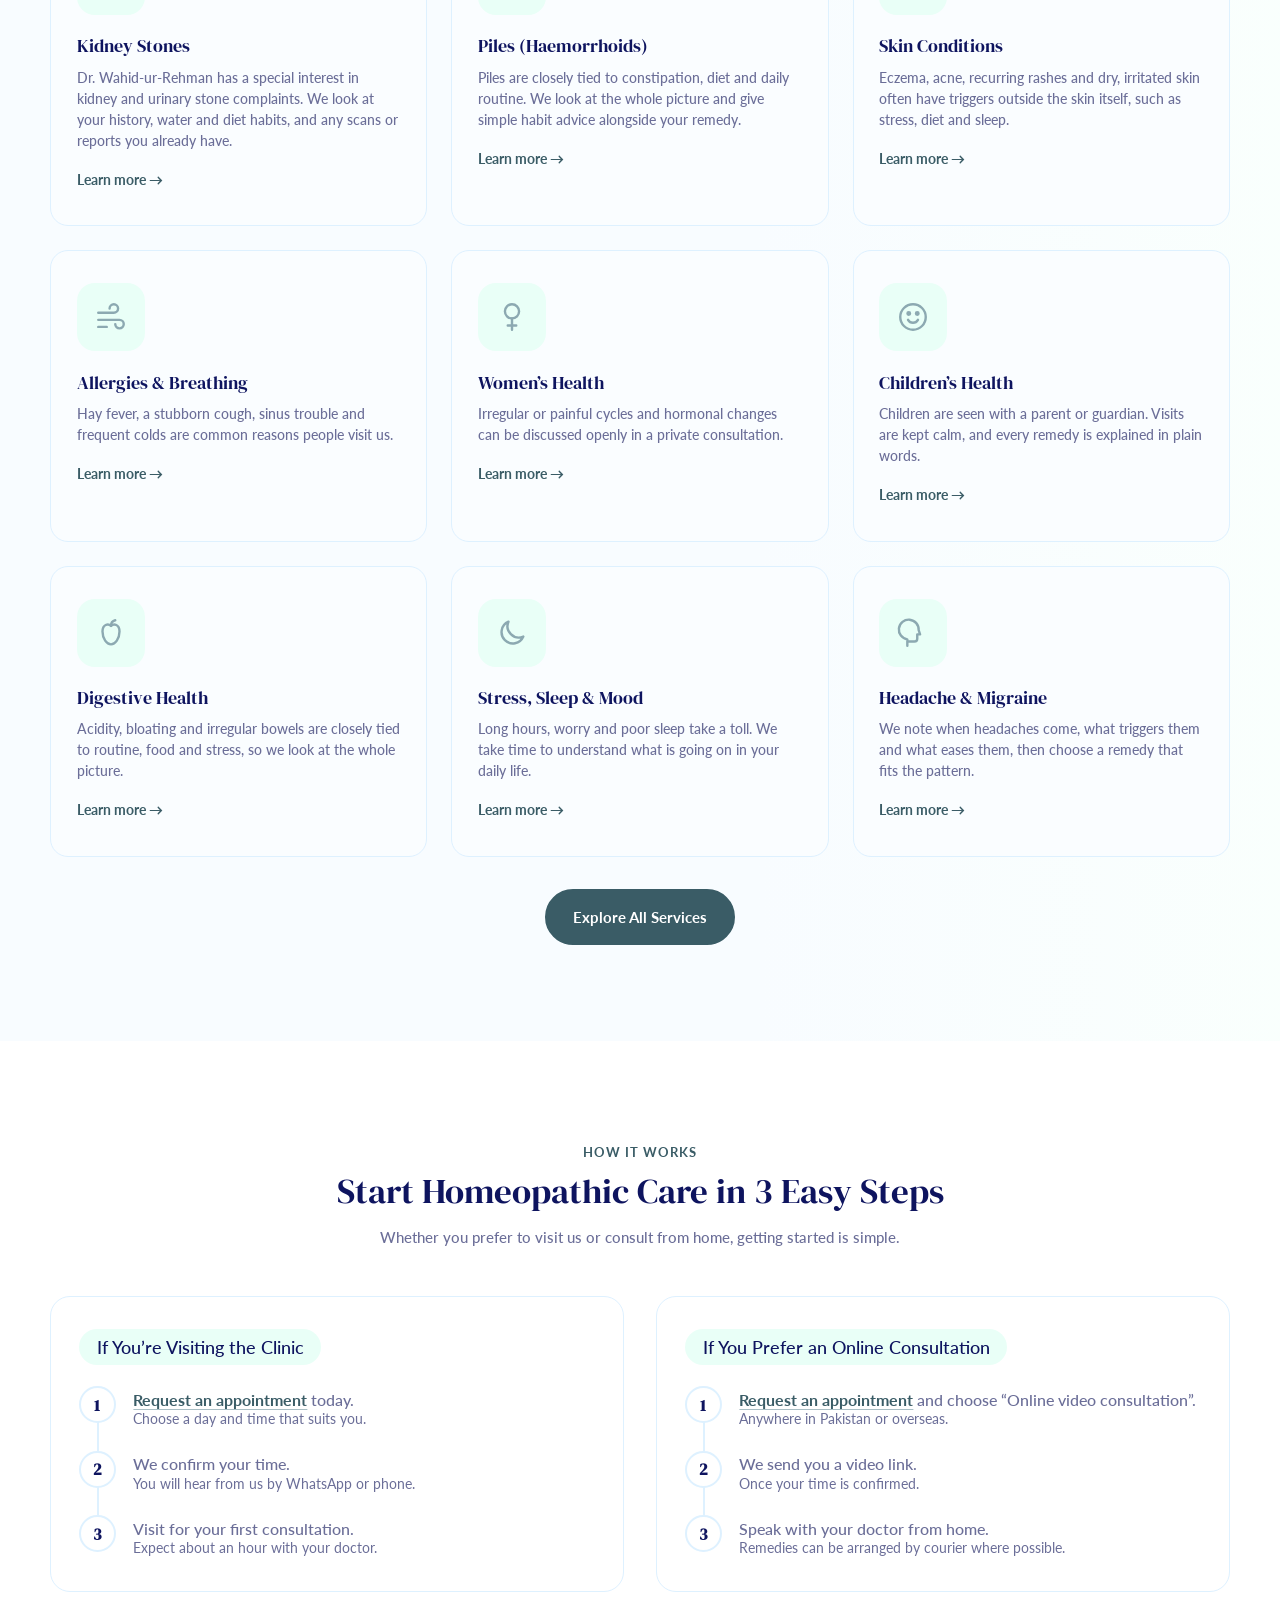
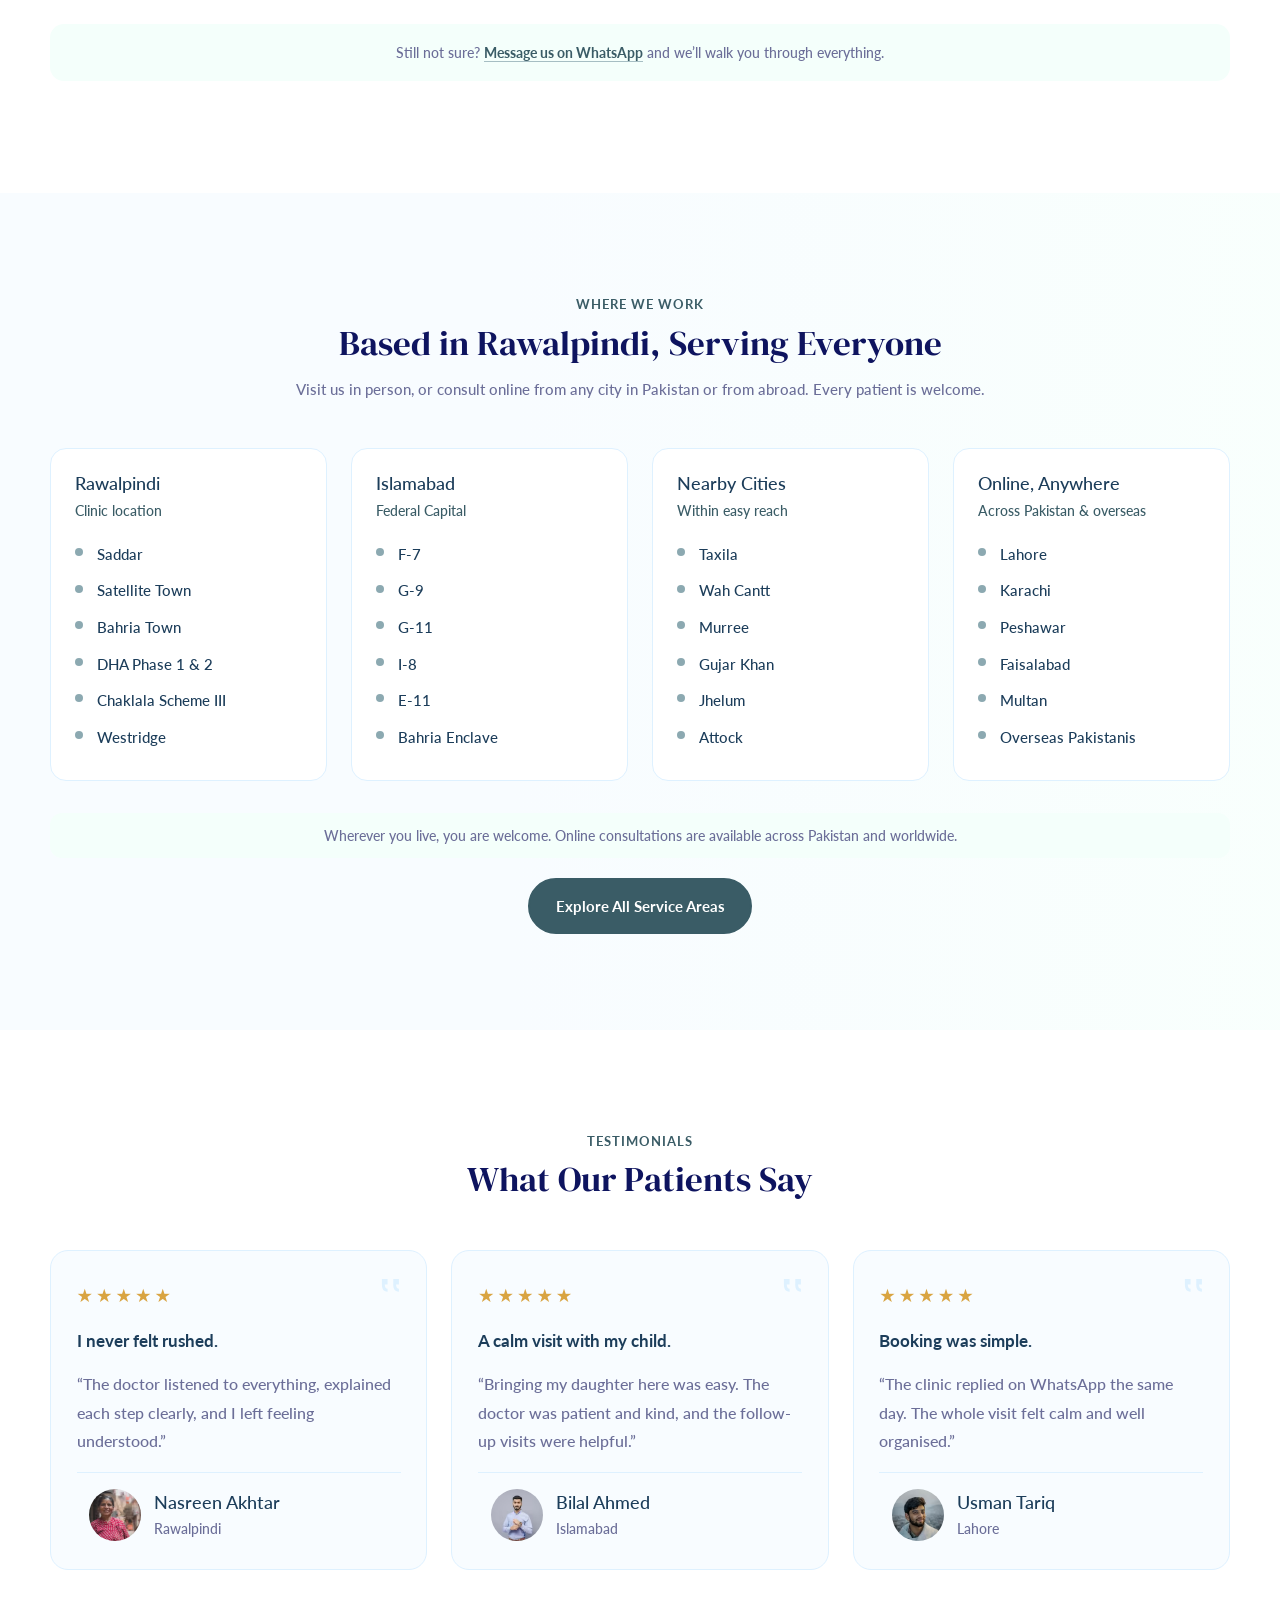
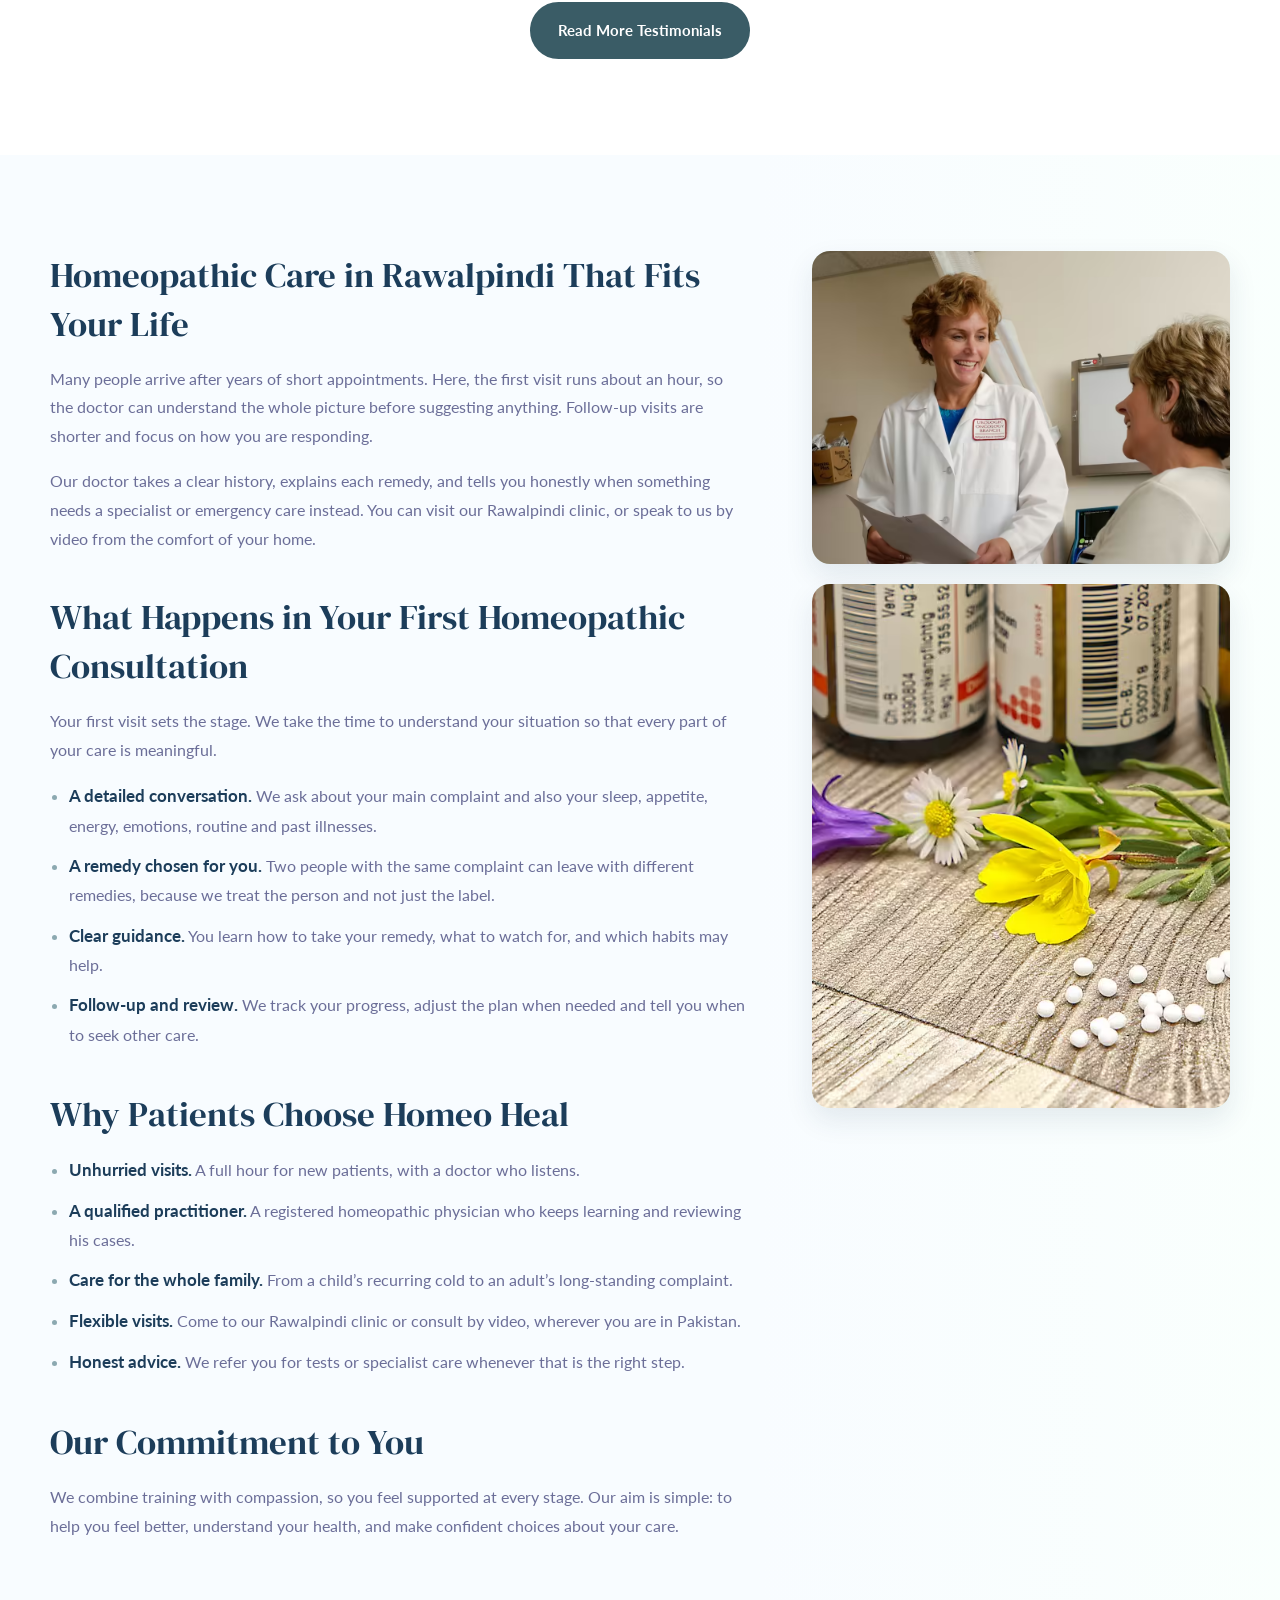
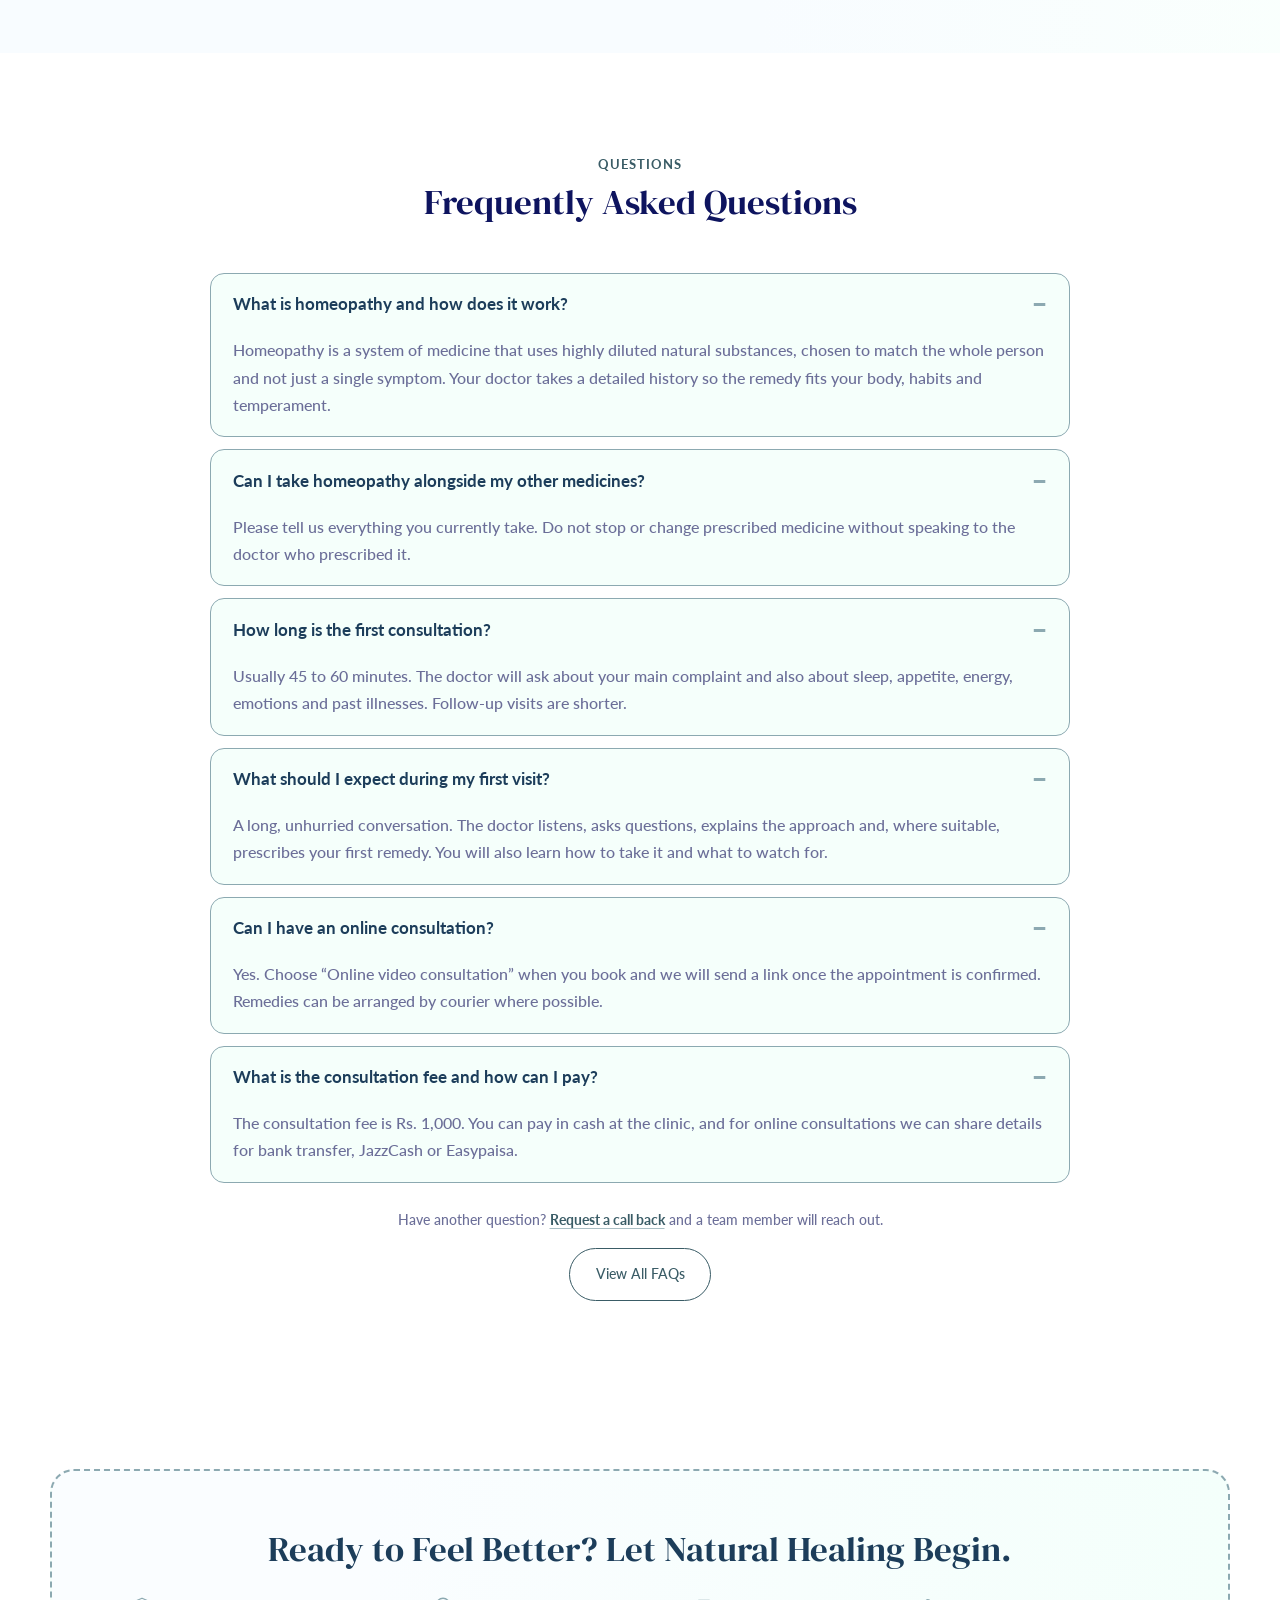
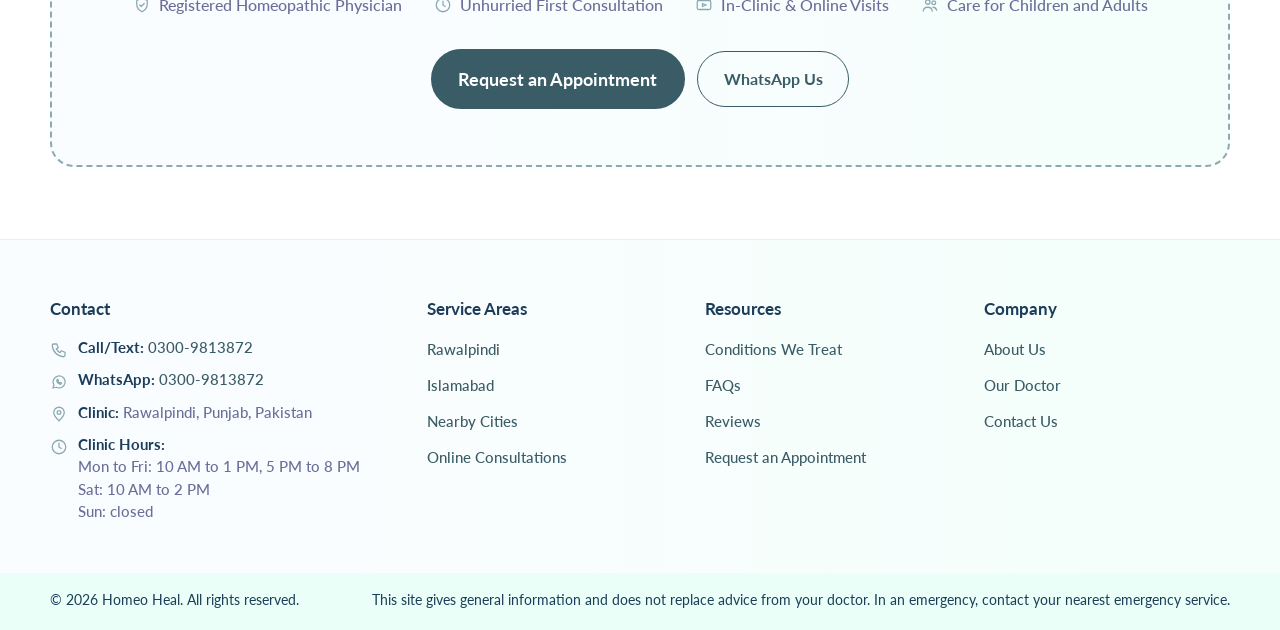
==== commit 3ff027ec: "Replace call buttons with WhatsApp, keep phone number only in footer Co-Authored-By: Claude Sonnet 5" ====
--- a/index.html
+++ b/index.html
@@ -51,7 +51,7 @@
     </nav>
 
     <div class="header-actions">
-      <a class="header-phone" href="tel:+923009813872"><svg viewBox="0 0 24 24" fill="none" stroke="currentColor" stroke-width="1.7" stroke-linecap="round" stroke-linejoin="round" aria-hidden="true"><path d="M5 4h4l2 5-2.5 1.5a11 11 0 0 0 5 5L15 13l5 2v4a2 2 0 0 1-2 2A16 16 0 0 1 3 6a2 2 0 0 1 2-2z"/></svg>0300-9813872</a>
+      <a class="header-phone" href="https://wa.me/923009813872?text=Hello%20Homeo%20Heal%2C%20I%20would%20like%20to%20book%20an%20appointment." rel="noopener"><svg viewBox="0 0 24 24" fill="none" stroke="currentColor" stroke-width="1.7" stroke-linecap="round" stroke-linejoin="round" aria-hidden="true"><path d="M4 20l1.3-4A8 8 0 1 1 8.5 19L4 20z"/><path d="M9 10c.5 2.5 2.5 4.5 5 5l1.5-1.5-2-1-1 .8c-.8-.4-1.6-1.2-2-2l.8-1-1-2z"/></svg>WhatsApp</a>
       <a class="btn btn--gold btn-long" href="/request-an-appointment">Request an Appointment</a>
       <a class="btn btn--gold btn-short" href="/request-an-appointment">Book</a>
       <button class="menu-toggle" id="menu-toggle" type="button" aria-expanded="false" aria-controls="nav">Menu</button>
@@ -71,7 +71,7 @@
         <p class="lead">Whether you are dealing with a long-standing skin problem, allergies, piles, kidney stone complaints, digestive trouble or stress, our registered homeopathic physician takes the time to listen. Visit our Rawalpindi clinic or consult online from anywhere in Pakistan.</p>
         <div class="btn-row pair">
           <a class="btn btn--gold" href="/request-an-appointment"><span class="lb-l">Request an Appointment</span><span class="lb-s">Book Appointment</span></a>
-          <a class="btn btn--outline" href="tel:+923009813872"><span class="lb-l">Call 0300-9813872</span><span class="lb-s">Call Now</span></a>
+          <a class="btn btn--outline" href="https://wa.me/923009813872?text=Hello%20Homeo%20Heal%2C%20I%20would%20like%20to%20book%20an%20appointment." rel="noopener"><span class="lb-l">WhatsApp Us</span><span class="lb-s">WhatsApp</span></a>
         </div>
       </div>
       <div class="banner-photo">
@@ -210,7 +210,7 @@
           </ol>
         </div>
       </div>
-      <p class="steps-foot">Still not sure? Call us at <a href="tel:+923009813872">0300-9813872</a> and we’ll walk you through everything.</p>
+      <p class="steps-foot">Still not sure? <a href="https://wa.me/923009813872?text=Hello%20Homeo%20Heal%2C%20I%20would%20like%20to%20book%20an%20appointment." rel="noopener">Message us on WhatsApp</a> and we’ll walk you through everything.</p>
     </div>
   </section>
 
@@ -378,7 +378,7 @@
       </div>
       <div class="btn-row pair center">
         <a class="btn btn--gold" href="/request-an-appointment"><span class="lb-l">Request an Appointment</span><span class="lb-s">Book Appointment</span></a>
-        <a class="btn btn--light" href="tel:+923009813872"><span class="lb-l">Call 0300-9813872</span><span class="lb-s">Call Now</span></a>
+        <a class="btn btn--light" href="https://wa.me/923009813872?text=Hello%20Homeo%20Heal%2C%20I%20would%20like%20to%20book%20an%20appointment." rel="noopener"><span class="lb-l">WhatsApp Us</span><span class="lb-s">WhatsApp</span></a>
       </div>
     </div>
   </section>
--- a/assets/css/style.css
+++ b/assets/css/style.css
@@ -954,3 +954,6 @@
 
 /* AVIF <picture> wrappers do not affect layout */
 picture{display:contents}
+
+/* contact page now has three cards */
+@media (min-width: 760px) { .contact-grid { grid-template-columns: repeat(3, 1fr); } }
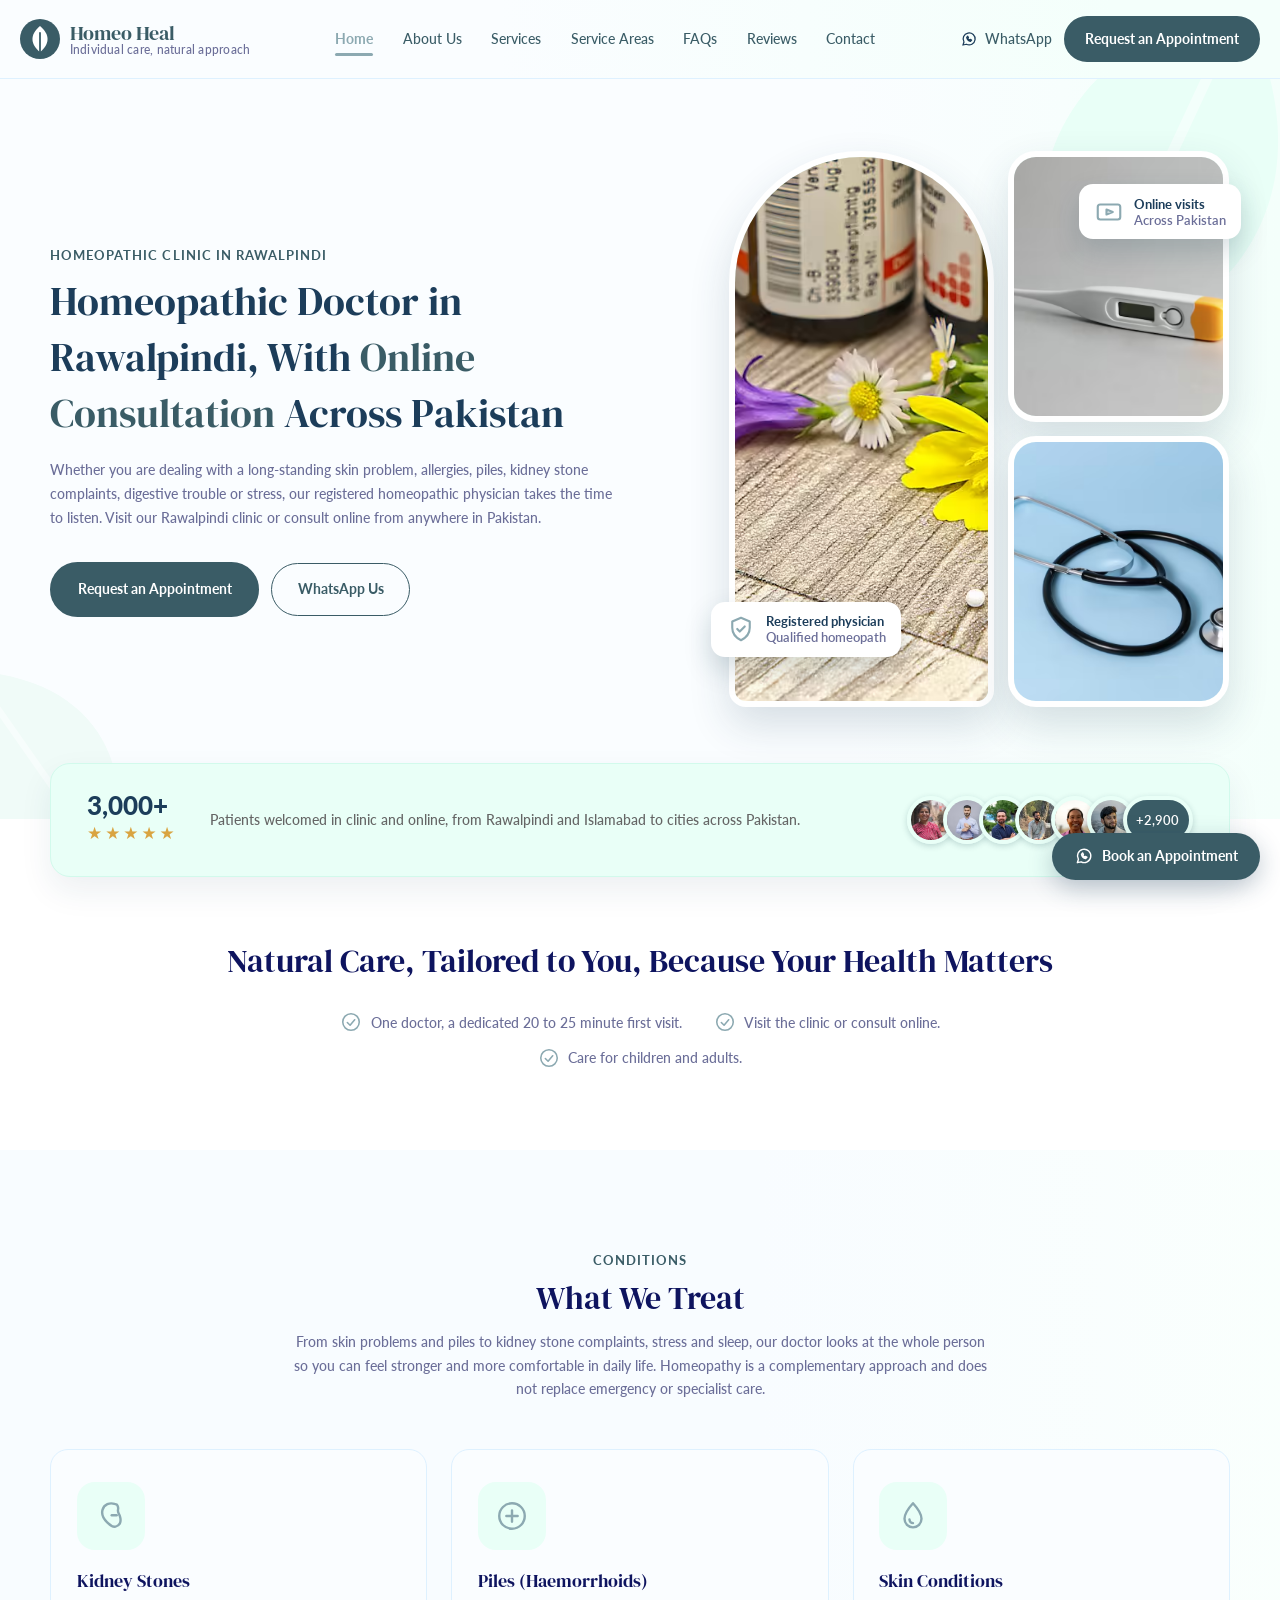
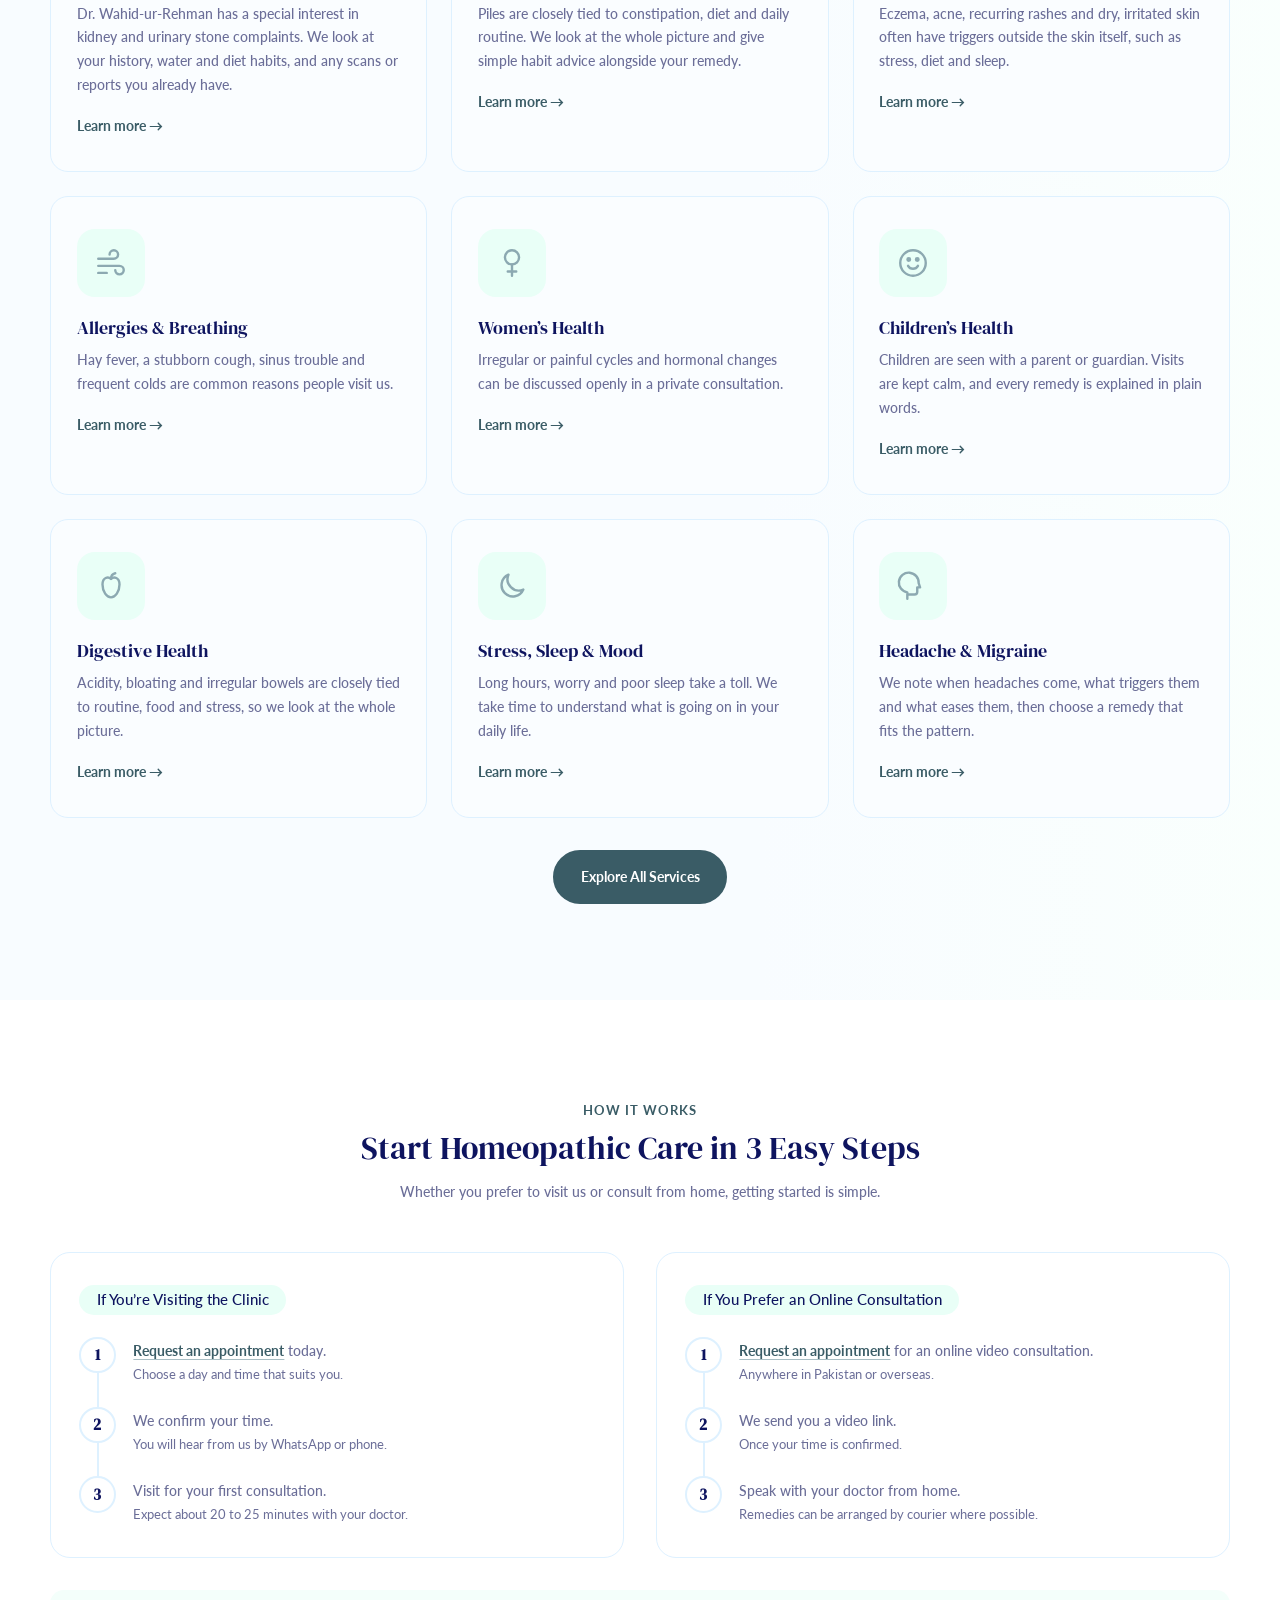
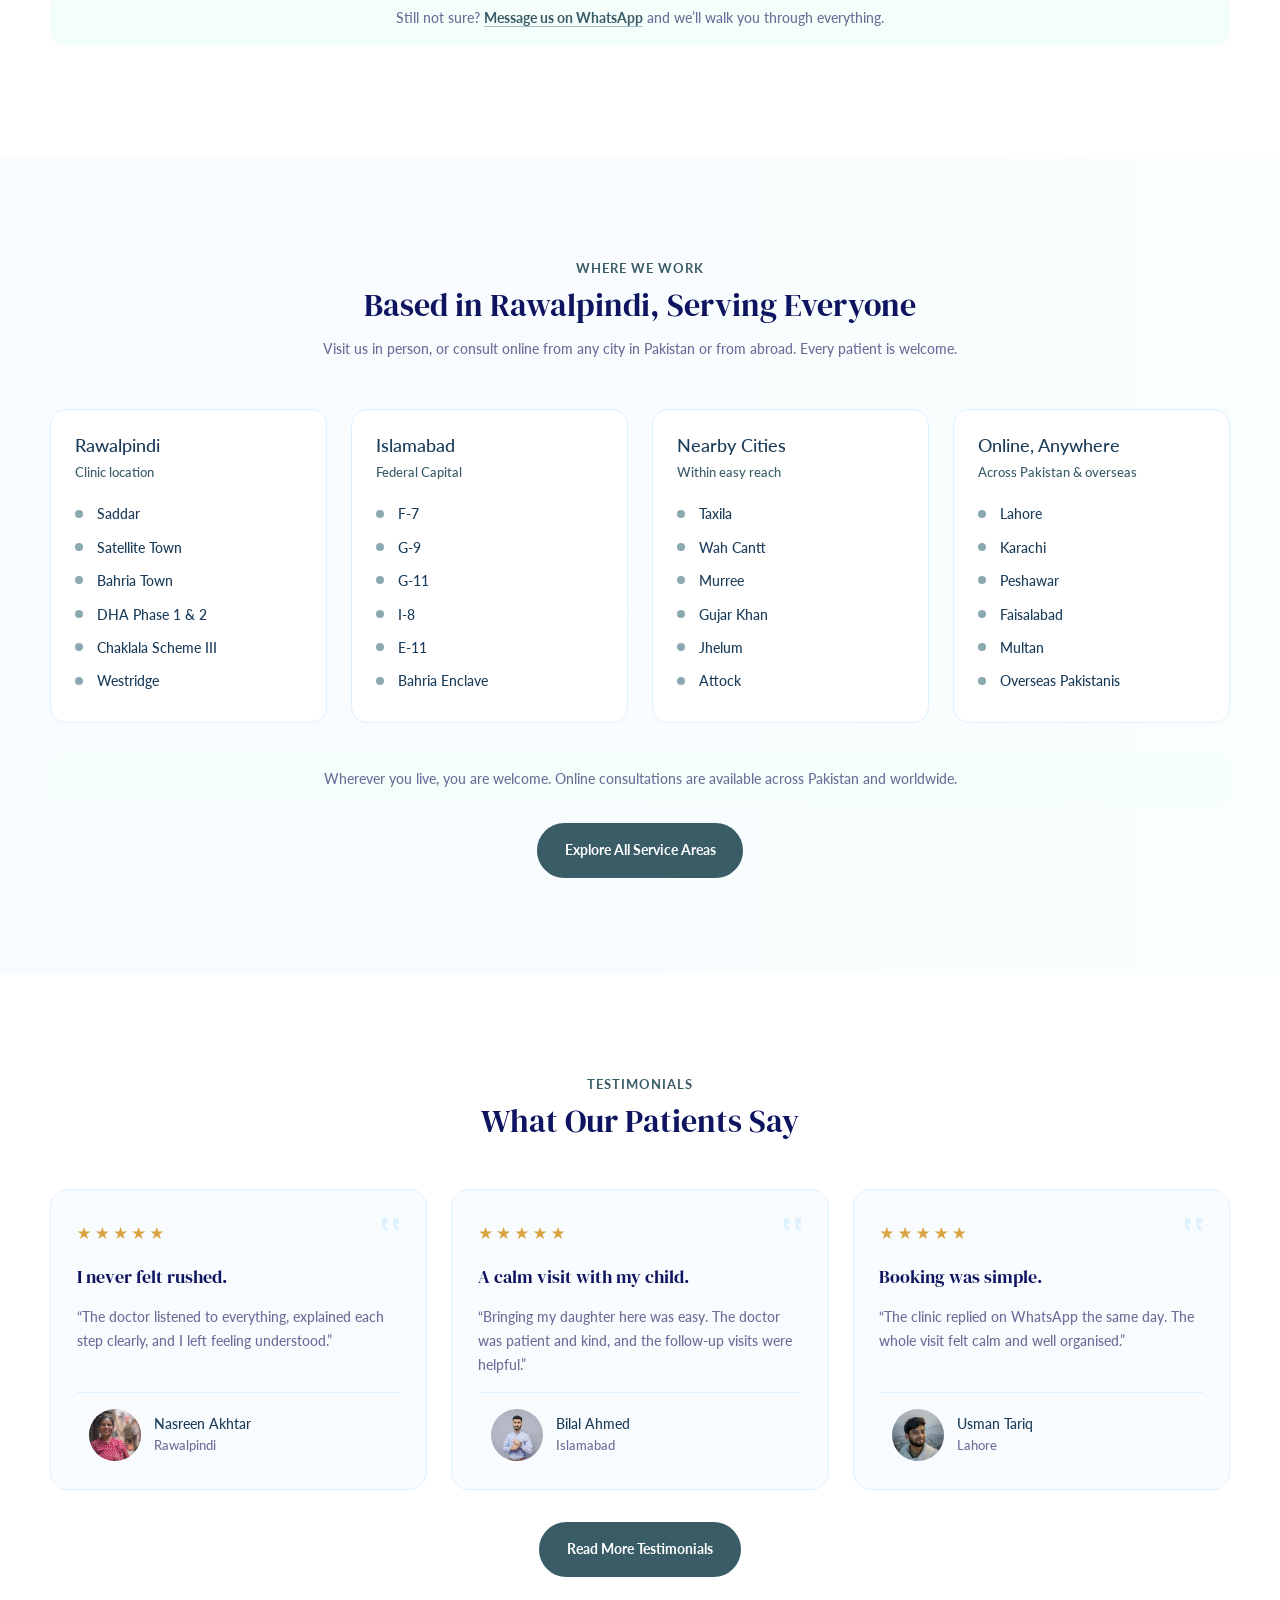
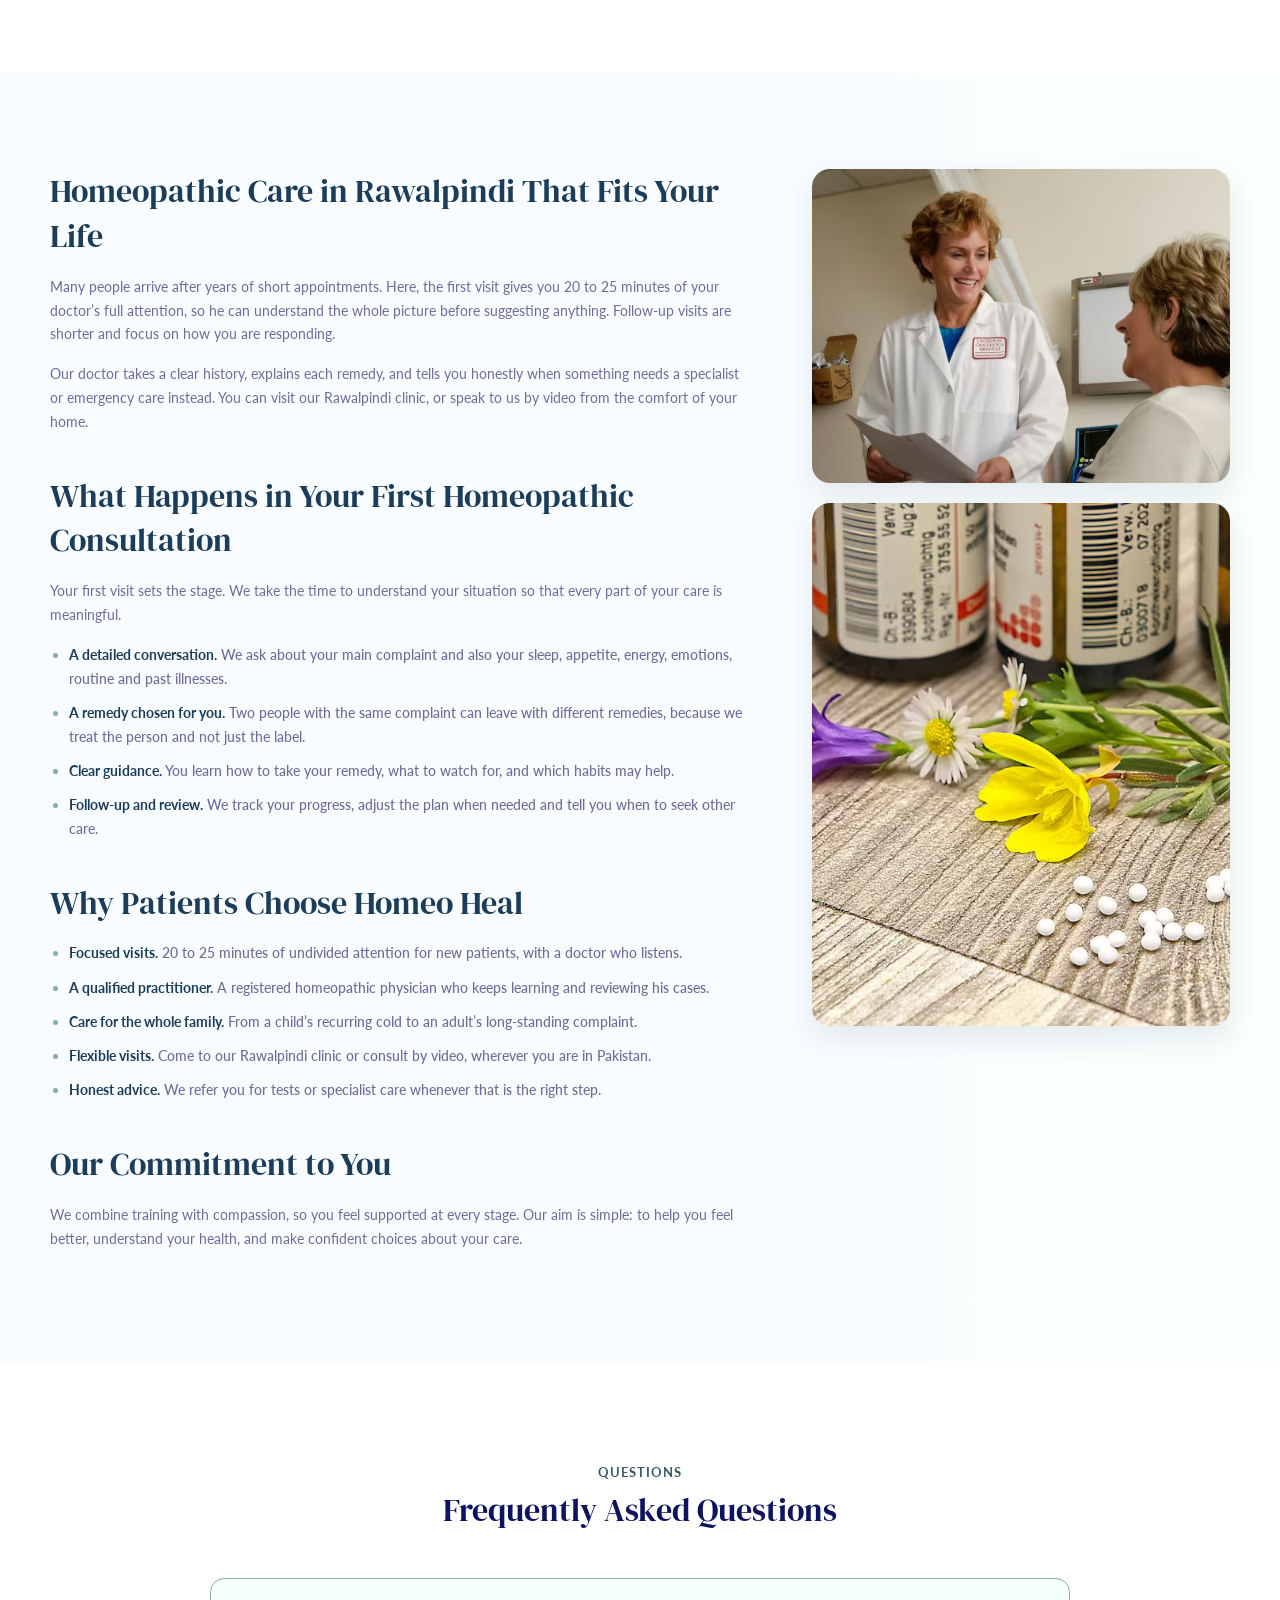
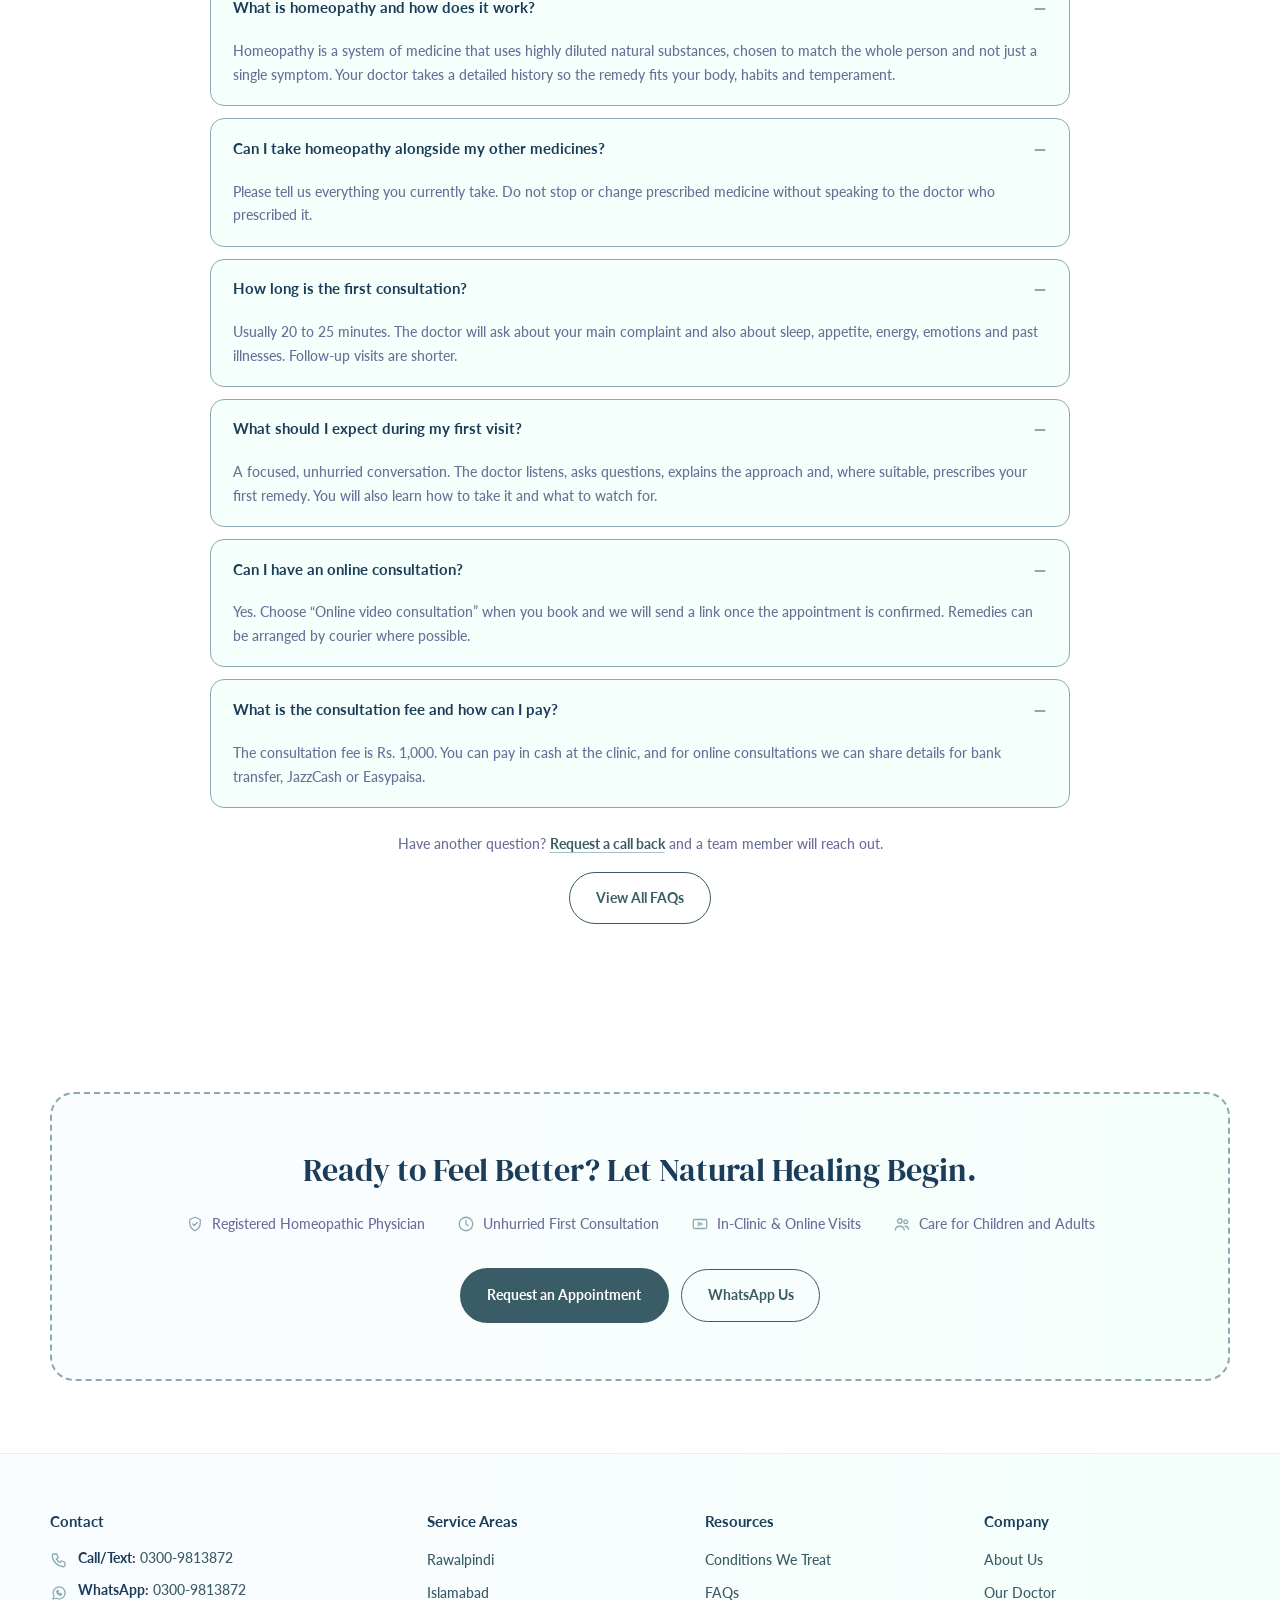
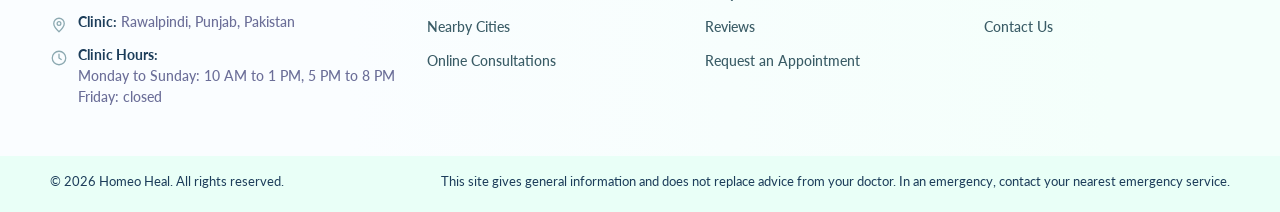
==== commit 16ab02fc: "WhatsApp booking popup with lead capture, floating button, new hours and visit length, unified type " ====
--- a/index.html
+++ b/index.html
@@ -4,20 +4,20 @@
 <meta charset="utf-8">
 <meta name="viewport" content="width=device-width, initial-scale=1">
 <title>Homeopathic Doctor Rawalpindi & Online Pakistan | Homeo Heal</title>
-<meta name="description" content="Homeopathic doctor in Rawalpindi with online video consultation across Pakistan. One-hour first visit with Dr. Wahid-ur-Rehman, BHMS. Request an appointment.">
+<meta name="description" content="Homeopathic doctor in Rawalpindi with online video consultation across Pakistan. 20 to 25 minute first visit with Dr. Wahid-ur-Rehman, BHMS. Request an appointment.">
 <link rel="canonical" href="https://homeo-heal.pages.dev/">
 <meta property="og:url" content="https://homeo-heal.pages.dev/">
 <meta property="og:site_name" content="Homeo Heal">
 <meta property="og:type" content="website">
 <meta property="og:title" content="Homeopathic Doctor Rawalpindi & Online Pakistan | Homeo Heal">
-<meta property="og:description" content="Homeopathic doctor in Rawalpindi with online video consultation across Pakistan. One-hour first visit with Dr. Wahid-ur-Rehman, BHMS. Request an appointment.">
+<meta property="og:description" content="Homeopathic doctor in Rawalpindi with online video consultation across Pakistan. 20 to 25 minute first visit with Dr. Wahid-ur-Rehman, BHMS. Request an appointment.">
 <meta property="og:image" content="https://homeo-heal.pages.dev/assets/images/remedies-bottles.jpg">
 <link rel="icon" href="data:image/svg+xml,%3Csvg xmlns='http://www.w3.org/2000/svg' viewBox='0 0 40 40'%3E%3Ccircle cx='20' cy='20' r='20' fill='%233A5C66'/%3E%3Cpath d='M20 33C11 26 9 16 20 7c11 9 9 19 0 26Z' fill='%23fff'/%3E%3C/svg%3E">
 <link rel="preconnect" href="https://fonts.googleapis.com">
 <link rel="preconnect" href="https://fonts.gstatic.com" crossorigin>
 <link href="https://fonts.googleapis.com/css2?family=DM+Serif+Display&family=Lato:wght@400;700;900&display=swap" rel="stylesheet">
 <link rel="stylesheet" href="assets/css/style.css">
-<script type="application/ld+json">{"@context":"https://schema.org","@type":["MedicalBusiness","LocalBusiness"],"name":"Homeo Heal","description":"Homeopathic clinic in Rawalpindi with in-clinic and online consultations across Pakistan.","url":"https://homeo-heal.pages.dev/","telephone":"+923009813872","medicalSpecialty":"Homeopathy","image":"https://homeo-heal.pages.dev/assets/images/remedies-bottles.jpg","address":{"@type":"PostalAddress","addressLocality":"Rawalpindi","addressRegion":"Punjab","addressCountry":"PK"},"areaServed":["Rawalpindi","Islamabad","Pakistan"],"openingHoursSpecification":[{"@type":"OpeningHoursSpecification","dayOfWeek":["Monday","Tuesday","Wednesday","Thursday","Friday"],"opens":"10:00","closes":"13:00"},{"@type":"OpeningHoursSpecification","dayOfWeek":["Monday","Tuesday","Wednesday","Thursday","Friday"],"opens":"17:00","closes":"20:00"},{"@type":"OpeningHoursSpecification","dayOfWeek":"Saturday","opens":"10:00","closes":"14:00"}]}</script>
+<script type="application/ld+json">{"@context":"https://schema.org","@type":["MedicalBusiness","LocalBusiness"],"name":"Homeo Heal","description":"Homeopathic clinic in Rawalpindi with in-clinic and online consultations across Pakistan.","url":"https://homeo-heal.pages.dev/","telephone":"+923009813872","medicalSpecialty":"Homeopathy","image":"https://homeo-heal.pages.dev/assets/images/remedies-bottles.jpg","address":{"@type":"PostalAddress","addressLocality":"Rawalpindi","addressRegion":"Punjab","addressCountry":"PK"},"areaServed":["Rawalpindi","Islamabad","Pakistan"],"openingHoursSpecification":[{"@type":"OpeningHoursSpecification","dayOfWeek":["Saturday","Sunday","Monday","Tuesday","Wednesday","Thursday"],"opens":"10:00","closes":"13:00"},{"@type":"OpeningHoursSpecification","dayOfWeek":["Saturday","Sunday","Monday","Tuesday","Wednesday","Thursday"],"opens":"17:00","closes":"20:00"}]}</script>
 </head>
 <body>
 
@@ -108,7 +108,7 @@
       <div class="trust-body">
         <h2>Natural Care, Tailored to You, Because Your Health Matters</h2>
         <div class="benefits">
-          <p><svg viewBox="0 0 24 24" fill="none" stroke="currentColor" stroke-width="1.7" stroke-linecap="round" stroke-linejoin="round" aria-hidden="true"><circle cx="12" cy="12" r="9"/><path d="M8 12.5l3 3 5-6"/></svg>One doctor, one full hour for new patients.</p>
+          <p><svg viewBox="0 0 24 24" fill="none" stroke="currentColor" stroke-width="1.7" stroke-linecap="round" stroke-linejoin="round" aria-hidden="true"><circle cx="12" cy="12" r="9"/><path d="M8 12.5l3 3 5-6"/></svg>One doctor, a dedicated 20 to 25 minute first visit.</p>
           <p><svg viewBox="0 0 24 24" fill="none" stroke="currentColor" stroke-width="1.7" stroke-linecap="round" stroke-linejoin="round" aria-hidden="true"><circle cx="12" cy="12" r="9"/><path d="M8 12.5l3 3 5-6"/></svg>Visit the clinic or consult online.</p>
           <p><svg viewBox="0 0 24 24" fill="none" stroke="currentColor" stroke-width="1.7" stroke-linecap="round" stroke-linejoin="round" aria-hidden="true"><circle cx="12" cy="12" r="9"/><path d="M8 12.5l3 3 5-6"/></svg>Care for children and adults.</p>
         </div>
@@ -196,15 +196,15 @@
         <div class="track">
           <span class="track-title">If You’re Visiting the Clinic</span>
           <ol>
-            <li><a href="/request-an-appointment">Request an appointment</a> today.<span>Choose a day and time that suits you.</span></li>
+            <li><a href="https://wa.me/923009813872?text=Hello%20Homeo%20Heal%2C%20I%20would%20like%20to%20book%20an%20appointment." data-wa-popup>Request an appointment</a> today.<span>Choose a day and time that suits you.</span></li>
             <li>We confirm your time.<span>You will hear from us by WhatsApp or phone.</span></li>
-            <li>Visit for your first consultation.<span>Expect about an hour with your doctor.</span></li>
+            <li>Visit for your first consultation.<span>Expect about 20 to 25 minutes with your doctor.</span></li>
           </ol>
         </div>
         <div class="track">
           <span class="track-title">If You Prefer an Online Consultation</span>
           <ol>
-            <li><a href="/request-an-appointment">Request an appointment</a> and choose “Online video consultation”.<span>Anywhere in Pakistan or overseas.</span></li>
+            <li><a href="https://wa.me/923009813872?text=Hello%20Homeo%20Heal%2C%20I%20would%20like%20to%20book%20an%20appointment." data-wa-popup>Request an appointment</a> for an online video consultation.<span>Anywhere in Pakistan or overseas.</span></li>
             <li>We send you a video link.<span>Once your time is confirmed.</span></li>
             <li>Speak with your doctor from home.<span>Remedies can be arranged by courier where possible.</span></li>
           </ol>
@@ -297,7 +297,7 @@
     <div class="wrap detail">
       <div>
         <h2>Homeopathic Care in Rawalpindi That Fits Your Life</h2>
-        <p>Many people arrive after years of short appointments. Here, the first visit runs about an hour, so the doctor can understand the whole picture before suggesting anything. Follow-up visits are shorter and focus on how you are responding.</p>
+        <p>Many people arrive after years of short appointments. Here, the first visit gives you 20 to 25 minutes of your doctor’s full attention, so he can understand the whole picture before suggesting anything. Follow-up visits are shorter and focus on how you are responding.</p>
         <p>Our doctor takes a clear history, explains each remedy, and tells you honestly when something needs a specialist or emergency care instead. You can visit our Rawalpindi clinic, or speak to us by video from the comfort of your home.</p>
 
         <h2>What Happens in Your First Homeopathic Consultation</h2>
@@ -311,7 +311,7 @@
 
         <h2>Why Patients Choose Homeo Heal</h2>
         <ul>
-          <li><strong>Unhurried visits.</strong> A full hour for new patients, with a doctor who listens.</li>
+          <li><strong>Focused visits.</strong> 20 to 25 minutes of undivided attention for new patients, with a doctor who listens.</li>
           <li><strong>A qualified practitioner.</strong> A registered homeopathic physician who keeps learning and reviewing his cases.</li>
           <li><strong>Care for the whole family.</strong> From a child’s recurring cold to an adult’s long-standing complaint.</li>
           <li><strong>Flexible visits.</strong> Come to our Rawalpindi clinic or consult by video, wherever you are in Pakistan.</li>
@@ -346,11 +346,11 @@
         </details>
         <details open>
           <summary>How long is the first consultation?</summary>
-          <p>Usually 45 to 60 minutes. The doctor will ask about your main complaint and also about sleep, appetite, energy, emotions and past illnesses. Follow-up visits are shorter.</p>
+          <p>Usually 20 to 25 minutes. The doctor will ask about your main complaint and also about sleep, appetite, energy, emotions and past illnesses. Follow-up visits are shorter.</p>
         </details>
         <details open>
           <summary>What should I expect during my first visit?</summary>
-          <p>A long, unhurried conversation. The doctor listens, asks questions, explains the approach and, where suitable, prescribes your first remedy. You will also learn how to take it and what to watch for.</p>
+          <p>A focused, unhurried conversation. The doctor listens, asks questions, explains the approach and, where suitable, prescribes your first remedy. You will also learn how to take it and what to watch for.</p>
         </details>
         <details open>
           <summary>Can I have an online consultation?</summary>
@@ -392,7 +392,7 @@
         <p><svg viewBox="0 0 24 24" fill="none" stroke="currentColor" stroke-width="1.7" stroke-linecap="round" stroke-linejoin="round" aria-hidden="true"><path d="M5 4h4l2 5-2.5 1.5a11 11 0 0 0 5 5L15 13l5 2v4a2 2 0 0 1-2 2A16 16 0 0 1 3 6a2 2 0 0 1 2-2z"/></svg><span><strong>Call/Text:</strong> <a href="tel:+923009813872">0300-9813872</a></span></p>
         <p><svg viewBox="0 0 24 24" fill="none" stroke="currentColor" stroke-width="1.7" stroke-linecap="round" stroke-linejoin="round" aria-hidden="true"><path d="M4 20l1.3-4A8 8 0 1 1 8.5 19L4 20z"/><path d="M9 10c.5 2.5 2.5 4.5 5 5l1.5-1.5-2-1-1 .8c-.8-.4-1.6-1.2-2-2l.8-1-1-2z"/></svg><span><strong>WhatsApp:</strong> <a href="https://wa.me/923009813872" rel="noopener">0300-9813872</a></span></p>
         <p><svg viewBox="0 0 24 24" fill="none" stroke="currentColor" stroke-width="1.7" stroke-linecap="round" stroke-linejoin="round" aria-hidden="true"><path d="M12 21s-7-6.5-7-11a7 7 0 0 1 14 0c0 4.5-7 11-7 11z"/><circle cx="12" cy="10" r="2.5"/></svg><span><strong>Clinic:</strong> Rawalpindi, Punjab, Pakistan</span></p>
-        <p><svg viewBox="0 0 24 24" fill="none" stroke="currentColor" stroke-width="1.7" stroke-linecap="round" stroke-linejoin="round" aria-hidden="true"><circle cx="12" cy="12" r="9"/><path d="M12 7v5l3 2"/></svg><span><strong>Clinic Hours:</strong><br>Mon to Fri: 10 AM to 1 PM, 5 PM to 8 PM<br>Sat: 10 AM to 2 PM<br>Sun: closed</span></p>
+        <p><svg viewBox="0 0 24 24" fill="none" stroke="currentColor" stroke-width="1.7" stroke-linecap="round" stroke-linejoin="round" aria-hidden="true"><circle cx="12" cy="12" r="9"/><path d="M12 7v5l3 2"/></svg><span><strong>Clinic Hours:</strong><br>Monday to Sunday: 10 AM to 1 PM, 5 PM to 8 PM<br>Friday: closed</span></p>
       </div>
       <div>
         <span class="foot-head">Service Areas</span>
@@ -430,6 +430,25 @@
   </div>
 </div>
 
+<!-- Floating booking button and popup -->
+<button class="fab-book" id="fab-book" type="button" aria-haspopup="dialog" aria-controls="bk-modal"><svg viewBox="0 0 24 24" fill="none" stroke="currentColor" stroke-width="1.7" stroke-linecap="round" stroke-linejoin="round" aria-hidden="true"><path d="M4 20l1.3-4A8 8 0 1 1 8.5 19L4 20z"/><path d="M9 10c.5 2.5 2.5 4.5 5 5l1.5-1.5-2-1-1 .8c-.8-.4-1.6-1.2-2-2l.8-1-1-2z"/></svg><span>Book an Appointment</span></button>
+<div class="bk-modal" id="bk-modal" role="dialog" aria-modal="true" aria-labelledby="bk-title" hidden>
+  <div class="bk-card">
+    <div class="bk-head">
+      <span class="bk-head-ico"><svg viewBox="0 0 24 24" fill="none" stroke="currentColor" stroke-width="1.7" stroke-linecap="round" stroke-linejoin="round" aria-hidden="true"><rect x="3" y="5" width="18" height="16" rx="2"/><path d="M3 10h18M8 3v4M16 3v4"/></svg></span>
+      <h2 id="bk-title">Book an Appointment</h2>
+      <button class="bk-close" id="bk-close" type="button" aria-label="Close">&times;</button>
+    </div>
+
+    <div class="bk-step bk-detail">
+      <picture><source srcset="assets/images/doctor-wahid.avif" type="image/avif"><img class="bk-photo" src="assets/images/doctor-wahid.jpg" alt="Dr. Wahid-ur-Rehman" width="84" height="84" loading="lazy"></picture>
+      <h3>Dr. Wahid-ur-Rehman, BHMS</h3>
+      <p class="bk-desc">Book an <strong>online video consultation</strong> from anywhere in Pakistan or overseas, or a <strong>clinic appointment</strong> at our Rawalpindi clinic. The first visit takes about 20 to 25 minutes.<br><strong>Clinic Hours:</strong><br>Monday to Sunday: 10 AM to 1 PM and 5 PM to 8 PM<br>Friday: Closed<br><strong>Consultation fee: Rs. 1,000.</strong></p>
+      <button class="bk-wa" id="bk-wa" type="button"><svg viewBox="0 0 24 24" fill="none" stroke="currentColor" stroke-width="1.7" stroke-linecap="round" stroke-linejoin="round" aria-hidden="true"><path d="M4 20l1.3-4A8 8 0 1 1 8.5 19L4 20z"/><path d="M9 10c.5 2.5 2.5 4.5 5 5l1.5-1.5-2-1-1 .8c-.8-.4-1.6-1.2-2-2l.8-1-1-2z"/></svg><span>Book Now on WhatsApp</span></button>
+    </div>
+  </div>
+</div>
+
 <script src="assets/js/main.js"></script>
 </body>
 </html>
--- a/assets/css/style.css
+++ b/assets/css/style.css
@@ -19,14 +19,14 @@
 }
 *, *::before, *::after { box-sizing: border-box; }
 html { scroll-behavior: smooth; scroll-padding-top: 90px; }
-body { overflow-x: clip; margin: 0; font-family: var(--sans); font-size: 1.0625rem; line-height: 1.65; color: var(--ink); background: var(--paper); }
+body { overflow-x: clip; margin: 0; font-family: var(--sans); font-size: 0.978rem; line-height: 1.65; color: var(--ink); background: var(--paper); }
 img, svg { max-width: 100%; }
 img { display: block; height: auto; }
 a { color: var(--teal-dark); }
 h1, h2, h3, h4 { font-family: var(--serif); line-height: 1.2; margin: 0; color: var(--navy); }
-h1 { font-size: clamp(2.1rem, 5vw, 3.4rem); font-weight: 600; }
-h2 { font-size: clamp(1.8rem, 3.8vw, 2.6rem); font-weight: 600; }
-h3 { font-size: 1.3rem; font-weight: 600; }
+h1 { font-size: clamp(1.932rem, 4.6vw, 3.128rem); font-weight: 600; }
+h2 { font-size: clamp(1.656rem, 3.496vw, 2.392rem); font-weight: 600; }
+h3 { font-size: 1.196rem; font-weight: 600; }
 p { margin: 0 0 1rem; }
 ul { padding-left: 1.2rem; }
 :focus-visible { outline: 3px solid var(--gold); outline-offset: 3px; }
@@ -37,13 +37,13 @@
 .section--soft { background: var(--soft); }
 .section-head { text-align: center; max-width: 44rem; margin: 0 auto 3rem; }
 .section-head p { color: var(--muted); margin-top: 0.75rem; }
-.eyebrow { display: inline-block; font: 700 0.85rem var(--sans); letter-spacing: 0.08em; text-transform: uppercase; color: var(--teal); margin-bottom: 0.6rem; }
+.eyebrow { display: inline-block; font: 700 0.813rem var(--sans); letter-spacing: 0.08em; text-transform: uppercase; color: var(--teal); margin-bottom: 0.6rem; }
 .center { text-align: center; }
 .mt { margin-top: 2rem; }
 
 /* Buttons */
 .btn {
-  display: inline-block; font: 700 1rem/1 var(--sans);
+  display: inline-block; font: 700 0.92rem/1 var(--sans);
   padding: 1rem 1.6rem; border-radius: 999px;
   border: 2px solid var(--teal); background: var(--teal); color: #fff;
   text-decoration: none; cursor: pointer; text-align: center;
@@ -62,7 +62,7 @@
 .btn-row.center { justify-content: center; }
 
 /* Announcement bar */
-.topbar { background: var(--navy); color: #e6f1f0; font-size: 0.93rem; text-align: center; padding: 0.55rem 1rem; }
+.topbar { background: var(--navy); color: #e6f1f0; font-size: 0.856rem; text-align: center; padding: 0.55rem 1rem; }
 .topbar a { color: #fff; font-weight: 700; }
 
 /* Header */
@@ -70,16 +70,16 @@
 .site-header .wrap { width: min(1320px, 100% - 2.5rem); }
 .brand { flex: none; }
 .header-row { display: flex; align-items: center; justify-content: space-between; gap: 1rem; min-height: 78px; }
-.brand { display: flex; align-items: center; gap: 0.6rem; font-family: var(--serif); font-weight: 700; font-size: 1.25rem; color: var(--navy); text-decoration: none; line-height: 1.1; }
+.brand { display: flex; align-items: center; gap: 0.6rem; font-family: var(--serif); font-weight: 700; font-size: 1.15rem; color: var(--navy); text-decoration: none; line-height: 1.1; }
 .brand-mark { width: 40px; height: 40px; flex: none; }
 .brand small { display: block; font-family: var(--sans); font-weight: 600; font-size: 0.72rem; color: var(--muted); letter-spacing: 0.02em; }
 .header-actions { display: flex; align-items: center; gap: 0.75rem; }
 .header-phone { font-weight: 700; color: var(--navy); text-decoration: none; white-space: nowrap; display: none; align-items: center; gap: 0.4rem; }
 .header-phone svg { width: 18px; height: 18px; color: var(--navy); }
 .header-phone:hover { color: var(--teal); }
-.header-actions .btn { padding: 0.75rem 1.2rem; font-size: 0.95rem; }
+.header-actions .btn { padding: 0.75rem 1.2rem; font-size: 0.874rem; }
 .header-actions .btn-long { display: none; }
-.menu-toggle { display: inline-flex; background: none; border: 2px solid var(--line); border-radius: 8px; padding: 0.55rem 0.7rem; cursor: pointer; color: var(--navy); font: 700 0.9rem var(--sans); }
+.menu-toggle { display: inline-flex; background: none; border: 2px solid var(--line); border-radius: 8px; padding: 0.55rem 0.7rem; cursor: pointer; color: var(--navy); font: 700 0.828rem var(--sans); }
 
 .nav { display: none; position: absolute; left: 0; right: 0; top: 100%; background: #fff; border-bottom: 1px solid var(--line); padding: 0.5rem 1.25rem 1.25rem; box-shadow: 0 12px 24px rgba(15, 59, 76, 0.12); }
 .nav.open { display: block; }
@@ -115,11 +115,11 @@
 @media (min-width: 940px) { .banner-grid { grid-template-columns: 1.1fr 0.9fr; gap: 4rem; } }
 .banner h1 { margin-bottom: 1.1rem; }
 .banner h1 em { font-style: normal; color: var(--teal); }
-.banner p.lead { font-size: 1.15rem; color: var(--muted); max-width: 36rem; margin-bottom: 2rem; }
+.banner p.lead { font-size: 1.058rem; color: var(--muted); max-width: 36rem; margin-bottom: 2rem; }
 .banner-photo { position: relative; max-width: 420px; justify-self: center; width: 100%; }
 .banner-photo .frame { border-radius: 220px 220px 28px 28px; overflow: hidden; aspect-ratio: 9 / 11; background: var(--teal); box-shadow: 0 24px 50px rgba(15, 59, 76, 0.22); border: 8px solid #fff; }
 .banner-photo .frame img { width: 100%; height: 100%; object-fit: cover; }
-.badge { position: absolute; display: flex; align-items: center; gap: 0.6rem; background: #fff; border-radius: 14px; padding: 0.7rem 0.95rem; font: 700 0.88rem/1.25 var(--sans); color: var(--navy); box-shadow: 0 12px 28px rgba(15, 59, 76, 0.18); }
+.badge { position: absolute; display: flex; align-items: center; gap: 0.6rem; background: #fff; border-radius: 14px; padding: 0.7rem 0.95rem; font: 700 0.813rem/1.25 var(--sans); color: var(--navy); box-shadow: 0 12px 28px rgba(15, 59, 76, 0.18); }
 .badge svg { width: 30px; height: 30px; color: var(--teal); flex: none; }
 .badge small { display: block; font-weight: 600; color: var(--muted); }
 .badge.b1 { left: -14px; bottom: 16%; }
@@ -130,13 +130,13 @@
 .trust { position: relative; margin-top: -3.5rem; padding-bottom: clamp(3rem, 7vw, 5rem); }
 .trust-card { background: #fff; border: 1px solid var(--line); border-radius: 20px; box-shadow: 0 18px 40px rgba(15, 59, 76, 0.1); padding: 1.5rem; display: grid; gap: 1.25rem; align-items: center; }
 @media (min-width: 900px) { .trust-card { grid-template-columns: auto 1fr auto; padding: 1.75rem 2.25rem; gap: 2rem; } }
-.trust-count .num { font: 700 clamp(2.4rem, 5vw, 3.2rem) var(--serif); color: var(--navy); line-height: 1; }
-.stars { color: var(--gold); letter-spacing: 3px; font-size: 1.15rem; }
+.trust-count .num { font: 700 clamp(2.208rem, 4.6vw, 2.944rem) var(--serif); color: var(--navy); line-height: 1; }
+.stars { color: var(--gold); letter-spacing: 3px; font-size: 1.058rem; }
 .trust-text { color: var(--muted); margin: 0; }
 .avatars { display: flex; align-items: center; }
 .avatars img, .avatars span { width: 48px; height: 48px; border-radius: 50%; border: 3px solid #fff; object-fit: cover; margin-left: -12px; box-shadow: 0 2px 6px rgba(15, 59, 76, 0.2); }
 .avatars img:first-child { margin-left: 0; }
-.avatars span { display: grid; place-items: center; background: var(--teal); color: #fff; font: 700 0.85rem var(--sans); width: auto; min-width: 48px; padding: 0 0.6rem; border-radius: 999px; }
+.avatars span { display: grid; place-items: center; background: var(--teal); color: #fff; font: 700 0.813rem var(--sans); width: auto; min-width: 48px; padding: 0 0.6rem; border-radius: 999px; }
 .trust-body { text-align: center; max-width: 52rem; margin: clamp(2.5rem, 6vw, 4rem) auto 0; }
 .benefits { display: flex; flex-wrap: wrap; justify-content: center; gap: 0.75rem 2rem; margin-top: 1.75rem; }
 .benefits p { margin: 0; display: flex; align-items: center; gap: 0.55rem; font-weight: 700; color: var(--navy); }
@@ -156,18 +156,18 @@
 .card p { color: var(--muted); margin: 0; }
 .card .more { display: inline-block; margin-top: 1rem; font-weight: 700; text-decoration: none; color: var(--teal-dark); }
 .card .more:hover { text-decoration: underline; }
-.card ul { margin: 1rem 0 0; padding-left: 1.1rem; color: var(--muted); font-size: 0.97rem; }
+.card ul { margin: 1rem 0 0; padding-left: 1.1rem; color: var(--muted); font-size: 0.892rem; }
 .card ul li { margin-bottom: 0.25rem; }
 
 /* How it works */
 .steps { display: grid; gap: 1.5rem; }
 @media (min-width: 860px) { .steps { grid-template-columns: 1fr 1fr; gap: 2rem; } }
 .track { background: #fff; border: 1px solid var(--line); border-radius: 20px; padding: 2rem 1.75rem; }
-.track-title { display: inline-block; background: var(--navy); color: #fff; border-radius: 999px; padding: 0.4rem 1.1rem; font: 700 0.95rem var(--sans); margin-bottom: 1.5rem; }
+.track-title { display: inline-block; background: var(--navy); color: #fff; border-radius: 999px; padding: 0.4rem 1.1rem; font: 700 0.874rem var(--sans); margin-bottom: 1.5rem; }
 .track ol { list-style: none; margin: 0; padding: 0; counter-reset: s; }
 .track li { counter-increment: s; position: relative; padding: 0 0 1.5rem 3.4rem; font-weight: 600; color: var(--navy); min-height: 2.6rem; }
 .track li:last-child { padding-bottom: 0; }
-.track li::before { content: counter(s); position: absolute; left: 0; top: -0.15rem; width: 2.3rem; height: 2.3rem; border-radius: 50%; background: #fff; border: 2px solid var(--teal); color: var(--teal-dark); display: grid; place-items: center; font: 700 1rem var(--serif); z-index: 1; }
+.track li::before { content: counter(s); position: absolute; left: 0; top: -0.15rem; width: 2.3rem; height: 2.3rem; border-radius: 50%; background: #fff; border: 2px solid var(--teal); color: var(--teal-dark); display: grid; place-items: center; font: 700 0.92rem var(--serif); z-index: 1; }
 .track li::after { content: ""; position: absolute; left: 1.1rem; top: 2.1rem; bottom: -0.35rem; width: 2px; background: var(--line); }
 .track li:last-child::after { display: none; }
 .track li span { display: block; font-weight: 400; color: var(--muted); }
@@ -179,10 +179,10 @@
 @media (min-width: 640px) { .areas { grid-template-columns: repeat(2, 1fr); } }
 @media (min-width: 1000px) { .areas { grid-template-columns: repeat(4, 1fr); } }
 .area { background: #fff; border: 1px solid var(--line); border-radius: 16px; padding: 1.5rem; }
-.area h3 { font-size: 1.15rem; margin-bottom: 0.2rem; }
+.area h3 { font-size: 1.058rem; margin-bottom: 0.2rem; }
 .area h3 a { color: var(--navy); text-decoration: none; }
 .area h3 a:hover { color: var(--teal); }
-.area .region { display: block; color: var(--teal-dark); font-weight: 700; font-size: 0.88rem; margin-bottom: 0.8rem; }
+.area .region { display: block; color: var(--teal-dark); font-weight: 700; font-size: 0.813rem; margin-bottom: 0.8rem; }
 .area ul { list-style: none; margin: 0; padding: 0; }
 .area li { padding: 0.3rem 0 0.3rem 1.4rem; position: relative; color: var(--muted); }
 .area li::before { content: ""; position: absolute; left: 0; top: 0.75rem; width: 8px; height: 8px; border-radius: 50%; background: var(--gold); }
@@ -194,22 +194,22 @@
 @media (min-width: 1000px) { .reviews-grid.three { grid-template-columns: repeat(3, 1fr); } }
 .review-card { position: relative; background: #fff; border: 1px solid var(--line); border-radius: 18px; padding: 1.75rem 1.6rem; display: flex; flex-direction: column; gap: 1rem; transition: transform 0.2s, box-shadow 0.2s; }
 .review-card:hover { transform: translateY(-5px); box-shadow: 0 16px 34px rgba(15, 59, 76, 0.11); }
-.review-card h3 { font-size: 1.15rem; }
+.review-card h3 { font-size: 1.058rem; }
 .review-card blockquote { margin: 0; color: var(--muted); flex: 1; }
 .review-card .quote-ico { position: absolute; right: 1.25rem; top: 1.1rem; width: 34px; height: 34px; color: var(--mint); }
 .author { display: flex; align-items: center; gap: 0.8rem; border-top: 1px solid var(--line); padding-top: 1rem; }
 .author img { width: 52px; height: 52px; border-radius: 50%; object-fit: cover; }
 .author .name { font-weight: 700; color: var(--navy); line-height: 1.2; }
-.author .loc { font-size: 0.9rem; color: var(--muted); }
-.sample-note { text-align: center; margin-top: 1.5rem; font-size: 0.85rem; color: var(--muted); }
+.author .loc { font-size: 0.828rem; color: var(--muted); }
+.sample-note { text-align: center; margin-top: 1.5rem; font-size: 0.813rem; color: var(--muted); }
 .rating-box { display: grid; gap: 1.25rem; align-items: center; background: #fff; border: 1px solid var(--line); border-radius: 18px; padding: 1.5rem 2rem; margin: 0 auto 2.5rem; max-width: 760px; text-align: center; }
 @media (min-width: 700px) { .rating-box { grid-template-columns: auto 1fr; text-align: left; } }
-.rating-box .big { font: 700 3rem var(--serif); color: var(--navy); line-height: 1; }
+.rating-box .big { font: 700 2.76rem var(--serif); color: var(--navy); line-height: 1; }
 
 /* Detail text section */
 .detail { display: grid; gap: 2.5rem; align-items: start; }
 @media (min-width: 940px) { .detail { grid-template-columns: 1.25fr 0.75fr; gap: 4rem; } }
-.detail h2 { margin: 2.5rem 0 1rem; font-size: clamp(1.5rem, 3vw, 2.1rem); }
+.detail h2 { margin: 2.5rem 0 1rem; font-size: clamp(1.38rem, 2.76vw, 1.932rem); }
 .detail h2:first-child { margin-top: 0; }
 .detail h3 { margin: 1.5rem 0 0.75rem; }
 .detail p, .detail li { color: var(--muted); }
@@ -221,7 +221,7 @@
 .photo img { width: 100%; height: 100%; object-fit: cover; }
 .photo.tall { aspect-ratio: 4 / 5; }
 .photo.wide { aspect-ratio: 4 / 3; }
-.photo figcaption { padding: 0.7rem 1rem; font-size: 0.85rem; color: var(--muted); background: #fff; }
+.photo figcaption { padding: 0.7rem 1rem; font-size: 0.813rem; color: var(--muted); background: #fff; }
 figure.photo { margin: 0; }
 
 /* Split block */
@@ -236,7 +236,7 @@
 .stats { background: var(--navy); color: #fff; padding: 3.5rem 0; }
 .stats ul { list-style: none; margin: 0; padding: 0; display: grid; gap: 2rem; text-align: center; }
 @media (min-width: 700px) { .stats ul { grid-template-columns: repeat(3, 1fr); } }
-.stats .num { font: 700 clamp(2.6rem, 6vw, 3.8rem) var(--serif); color: var(--gold); line-height: 1; }
+.stats .num { font: 700 clamp(2.392rem, 5.52vw, 3.496rem) var(--serif); color: var(--gold); line-height: 1; }
 .stats .label { color: #cfe5e3; margin-top: 0.5rem; font-weight: 600; }
 
 /* FAQ */
@@ -244,12 +244,12 @@
 .faq details { background: #fff; border: 1px solid var(--line); border-radius: 14px; padding: 0 1.4rem; margin-bottom: 0.75rem; transition: border-color 0.15s, box-shadow 0.15s; }
 .faq details:hover { border-color: var(--teal); }
 .faq details[open] { border-color: var(--teal); box-shadow: 0 10px 24px rgba(15, 59, 76, 0.08); }
-.faq summary { cursor: pointer; padding: 1.15rem 0; font: 700 1.05rem var(--sans); color: var(--navy); list-style: none; display: flex; justify-content: space-between; gap: 1rem; }
+.faq summary { cursor: pointer; padding: 1.15rem 0; font: 700 0.966rem var(--sans); color: var(--navy); list-style: none; display: flex; justify-content: space-between; gap: 1rem; }
 .faq summary::-webkit-details-marker { display: none; }
-.faq summary::after { content: "+"; font-size: 1.6rem; line-height: 1; color: var(--teal); flex: none; }
+.faq summary::after { content: "+"; font-size: 1.472rem; line-height: 1; color: var(--teal); flex: none; }
 .faq details[open] summary::after { content: "\2212"; }
 .faq details p { color: var(--muted); padding-bottom: 1.15rem; margin: 0; }
-.faq-group { font: 600 1.4rem var(--serif); color: var(--navy); margin: 2.5rem 0 1rem; }
+.faq-group { font: 600 1.288rem var(--serif); color: var(--navy); margin: 2.5rem 0 1rem; }
 .faq-group:first-child { margin-top: 0; }
 .faq-foot { text-align: center; margin-top: 1.5rem; color: var(--muted); }
 
@@ -261,7 +261,7 @@
 .cta-features { display: flex; flex-wrap: wrap; justify-content: center; gap: 0.6rem 2rem; margin-bottom: 2rem; }
 .cta-features p { margin: 0; display: flex; align-items: center; gap: 0.5rem; color: #d7eceb; font-weight: 600; }
 .cta-features svg { width: 18px; height: 18px; color: var(--gold); flex: none; }
-.cta p.sub { max-width: 40rem; margin: 0 auto 1.75rem; color: #d7eceb; font-size: 1.1rem; }
+.cta p.sub { max-width: 40rem; margin: 0 auto 1.75rem; color: #d7eceb; font-size: 1.012rem; }
 
 /* Inner page hero */
 .page-hero { position: relative; background: linear-gradient(135deg, var(--navy) 0%, #14566a 100%); color: #fff; overflow: hidden; padding: clamp(3rem, 7vw, 5rem) 0; }
@@ -269,10 +269,10 @@
 .page-hero .banner-leaf.l1 { right: -60px; top: -120px; }
 .page-hero .banner-leaf.l2 { left: -80px; bottom: -120px; color: rgba(255, 255, 255, 0.05); }
 .page-hero .wrap { position: relative; }
-.crumbs { font-size: 0.9rem; color: #bfe0de; margin-bottom: 0.8rem; }
+.crumbs { font-size: 0.828rem; color: #bfe0de; margin-bottom: 0.8rem; }
 .crumbs a { color: #fff; }
 .page-hero h1 { color: #fff; margin-bottom: 0.9rem; }
-.page-hero p { color: #d7eceb; font-size: 1.15rem; max-width: 42rem; margin: 0; }
+.page-hero p { color: #d7eceb; font-size: 1.058rem; max-width: 42rem; margin: 0; }
 
 /* Doctors */
 .doctor-grid { display: grid; gap: 1.5rem; grid-template-columns: 1fr; }
@@ -281,13 +281,13 @@
 .doctor { background: #fff; border: 1px solid var(--line); border-radius: 18px; padding: 2rem 1.5rem 1.5rem; text-align: center; transition: transform 0.2s, box-shadow 0.2s; }
 .doctor:hover { transform: translateY(-5px); box-shadow: 0 16px 34px rgba(15, 59, 76, 0.11); }
 .doctor img { width: 132px; height: 132px; border-radius: 50%; object-fit: cover; margin: 0 auto 1.1rem; border: 5px solid var(--mint); }
-.doctor h3 { font-size: 1.2rem; margin-bottom: 0.15rem; }
+.doctor h3 { font-size: 1.104rem; margin-bottom: 0.15rem; }
 .doctor .cred { color: var(--teal-dark); font-weight: 700; margin-bottom: 0.75rem; }
 .doctor details { text-align: left; margin-top: 0.5rem; }
 .doctor summary { cursor: pointer; font-weight: 700; color: var(--teal-dark); text-align: center; list-style: none; }
 .doctor summary::-webkit-details-marker { display: none; }
 .doctor summary:hover { text-decoration: underline; }
-.doctor details p { margin: 0.75rem 0 0; color: var(--muted); font-size: 0.97rem; }
+.doctor details p { margin: 0.75rem 0 0; color: var(--muted); font-size: 0.892rem; }
 
 /* Values */
 .values { display: grid; gap: 1.5rem; }
@@ -305,7 +305,7 @@
 .contact-card:hover { transform: translateY(-5px); box-shadow: 0 16px 34px rgba(15, 59, 76, 0.11); border-color: var(--teal); }
 .contact-card .ico { width: 60px; height: 60px; border-radius: 50%; background: var(--mint); color: var(--teal); display: grid; place-items: center; margin: 0 auto 1rem; }
 .contact-card .ico svg { width: 28px; height: 28px; }
-.contact-card h3 { font-size: 1.1rem; margin-bottom: 0.4rem; }
+.contact-card h3 { font-size: 1.012rem; margin-bottom: 0.4rem; }
 .contact-card p { margin: 0; color: var(--muted); }
 .hours { width: 100%; max-width: 520px; border-collapse: collapse; margin: 0 auto; }
 .hours th, .hours td { padding: 0.8rem 1rem; border-bottom: 1px solid var(--line); text-align: left; }
@@ -328,14 +328,14 @@
 /* Form card */
 .form-card { background: #fff; color: var(--ink); border: 1px solid var(--line); border-radius: 18px; padding: 1.75rem; box-shadow: 0 18px 40px rgba(15, 59, 76, 0.1); }
 .tabs { display: grid; grid-template-columns: 1fr 1fr; gap: 0; margin-bottom: 1.25rem; border: 2px solid var(--line); border-radius: 999px; overflow: hidden; }
-.tab { background: #fff; border: 0; padding: 0.8rem 0.5rem; font: 700 0.95rem var(--sans); color: var(--muted); cursor: pointer; transition: background 0.15s, color 0.15s; }
+.tab { background: #fff; border: 0; padding: 0.8rem 0.5rem; font: 700 0.874rem var(--sans); color: var(--muted); cursor: pointer; transition: background 0.15s, color 0.15s; }
 .tab[aria-selected="true"] { background: var(--teal); color: #fff; }
 .tab:hover:not([aria-selected="true"]) { background: var(--mint); color: var(--teal-dark); }
 .tab[aria-selected="true"]:hover { background: var(--teal-dark); }
-.form-card h2 { font-size: 1.6rem; margin-bottom: 0.25rem; }
-.form-card .sub-note { color: var(--muted); font-size: 0.97rem; margin-bottom: 1.25rem; }
+.form-card h2 { font-size: 1.472rem; margin-bottom: 0.25rem; }
+.form-card .sub-note { color: var(--muted); font-size: 0.892rem; margin-bottom: 1.25rem; }
 .field { margin-bottom: 0.9rem; }
-.field label { display: block; font-weight: 700; font-size: 0.92rem; margin-bottom: 0.3rem; }
+.field label { display: block; font-weight: 700; font-size: 0.846rem; margin-bottom: 0.3rem; }
 .field label span { font-weight: 400; color: var(--muted); }
 input[type="text"], input[type="tel"], input[type="email"], input[type="date"], select, textarea {
   width: 100%; font: inherit; color: var(--ink); padding: 0.75rem 0.85rem;
@@ -355,21 +355,21 @@
 input[aria-invalid="true"]:focus, select[aria-invalid="true"]:focus { box-shadow: 0 0 0 4px rgba(166, 58, 43, 0.18); }
 .two { display: grid; gap: 0.9rem; }
 @media (min-width: 480px) { .two { grid-template-columns: 1fr 1fr; } }
-.error { color: var(--error); font-size: 0.88rem; min-height: 1.1em; margin-top: 0.2rem; }
+.error { color: var(--error); font-size: 0.813rem; min-height: 1.1em; margin-top: 0.2rem; }
 .form-card .btn { width: 100%; }
-.fine-note { font-size: 0.82rem; color: var(--muted); margin: 0.75rem 0 0; }
+.fine-note { font-size: 0.813rem; color: var(--muted); margin: 0.75rem 0 0; }
 .summary { margin: 1rem 0; padding: 0; list-style: none; border-top: 1px solid var(--line); }
-.summary li { display: flex; justify-content: space-between; gap: 1rem; padding: 0.6rem 0; border-bottom: 1px solid var(--line); font-size: 0.97rem; }
+.summary li { display: flex; justify-content: space-between; gap: 1rem; padding: 0.6rem 0; border-bottom: 1px solid var(--line); font-size: 0.892rem; }
 .summary li span:first-child { color: var(--muted); }
 .summary li span:last-child { font-weight: 700; text-align: right; }
 .confirm-actions { display: grid; gap: 0.6rem; }
 
 /* Footer */
-.site-footer { background: #0a2733; color: #c4dcda; padding: 3.5rem 0 0; font-size: 0.97rem; }
+.site-footer { background: #0a2733; color: #c4dcda; padding: 3.5rem 0 0; font-size: 0.892rem; }
 .footer-row { display: grid; gap: 2rem; }
 @media (min-width: 700px) { .footer-row { grid-template-columns: repeat(2, 1fr); } }
 @media (min-width: 1000px) { .footer-row { grid-template-columns: 1.4fr 1fr 1fr 1fr; } }
-.foot-head { color: #fff; font: 700 1.05rem var(--sans); margin-bottom: 0.9rem; display: block; }
+.foot-head { color: #fff; font: 700 0.966rem var(--sans); margin-bottom: 0.9rem; display: block; }
 .site-footer a { color: #c4dcda; text-decoration: none; }
 .site-footer a:hover { color: #fff; text-decoration: underline; }
 .site-footer p { margin: 0 0 0.6rem; }
@@ -380,12 +380,12 @@
 .foot-contact strong { color: #fff; }
 .site-footer .brand { color: #fff; margin-bottom: 0.8rem; }
 .site-footer .brand small { color: #9fc0bd; }
-.copyright { border-top: 1px solid #25444f; margin-top: 2.5rem; padding: 1.25rem 0 5.5rem; font-size: 0.85rem; color: #9fc0bd; display: grid; gap: 0.4rem; }
+.copyright { border-top: 1px solid #25444f; margin-top: 2.5rem; padding: 1.25rem 0 5.5rem; font-size: 0.813rem; color: #9fc0bd; display: grid; gap: 0.4rem; }
 @media (min-width: 860px) { .copyright { padding-bottom: 1.5rem; grid-template-columns: auto 1fr; gap: 2rem; } .copyright span:last-child { text-align: right; } }
 
 /* Mobile action bar */
 .mobile-bar { position: fixed; left: 0; right: 0; bottom: 0; z-index: 60; display: grid; grid-template-columns: 1fr 1fr; gap: 0.5rem; padding: 0.6rem 0.75rem calc(0.6rem + env(safe-area-inset-bottom, 0px)); background: #fff; border-top: 1px solid var(--line); box-shadow: 0 -6px 18px rgba(15, 59, 76, 0.12); }
-.mobile-bar .btn { padding: 0.85rem 0.5rem; font-size: 0.95rem; }
+.mobile-bar .btn { padding: 0.85rem 0.5rem; font-size: 0.874rem; }
 @media (min-width: 860px) { .mobile-bar { display: none; } }
 
 @media (prefers-reduced-motion: reduce) {
@@ -399,8 +399,8 @@
 .req-hero .wrap { position: relative; }
 .req-hero .banner-leaf.l1 { right: -120px; top: -150px; }
 .req-hero .banner-leaf.l2 { left: -110px; bottom: -150px; }
-.req-hero h1 { font-size: clamp(1.9rem, 4.4vw, 2.9rem); max-width: 46rem; margin: 0 auto 0.9rem; }
-.req-hero p { color: var(--muted); max-width: 40rem; margin: 0 auto; font-size: 1.1rem; }
+.req-hero h1 { font-size: clamp(1.748rem, 4.048vw, 2.668rem); max-width: 46rem; margin: 0 auto 0.9rem; }
+.req-hero p { color: var(--muted); max-width: 40rem; margin: 0 auto; font-size: 1.012rem; }
 .req-body { background: linear-gradient(180deg, #fff 0%, var(--soft) 100%); padding: 1.5rem 0 clamp(3rem, 7vw, 5rem); }
 .form-card--lg { max-width: 780px; margin: 0 auto; padding: clamp(1.25rem, 4vw, 2.5rem); border-radius: 24px; border-color: #e3eeed; box-shadow: 0 24px 60px rgba(15, 59, 76, 0.12); }
 .form-card--lg .tabs { background: var(--soft); border: 1px solid var(--line); padding: 5px; gap: 5px; border-radius: 999px; margin-bottom: 1.75rem; overflow: visible; }
@@ -409,13 +409,13 @@
 .form-card--lg .tab[aria-selected="true"] { background: var(--teal); color: #fff; box-shadow: 0 6px 16px rgba(27, 127, 134, 0.35); }
 .form-card--lg .tab:hover:not([aria-selected="true"]) { background: #fff; color: var(--teal-dark); }
 .form-card--lg .tab[aria-selected="true"]:hover { background: var(--teal-dark); }
-@media (max-width: 480px) { .form-card--lg .tab { font-size: 0.85rem; gap: 0.3rem; } .form-card--lg .tab svg { display: none; } }
+@media (max-width: 480px) { .form-card--lg .tab { font-size: 0.813rem; gap: 0.3rem; } .form-card--lg .tab svg { display: none; } }
 .form-head { margin-bottom: 1.4rem; }
-.form-head h2 { font-size: clamp(1.5rem, 3vw, 1.9rem); margin-bottom: 0.3rem; }
+.form-head h2 { font-size: clamp(1.38rem, 2.76vw, 1.748rem); margin-bottom: 0.3rem; }
 .form-head .sub-note { margin: 0; }
 
 .form-card--lg .field { margin-bottom: 1.15rem; }
-.form-card--lg .field label { font-size: 0.93rem; margin-bottom: 0.45rem; color: var(--navy); }
+.form-card--lg .field label { font-size: 0.856rem; margin-bottom: 0.45rem; color: var(--navy); }
 .req { color: #c0392b; margin-left: 2px; font-weight: 700; }
 .field label .opt { font-weight: 400; color: var(--muted); }
 
@@ -440,7 +440,7 @@
 .control input[type="date"]::-webkit-calendar-picker-indicator { cursor: pointer; opacity: 0.55; transition: opacity 0.2s; }
 .control input[type="date"]::-webkit-calendar-picker-indicator:hover { opacity: 1; }
 
-.control--phone .prefix { position: absolute; left: 1px; top: 1px; bottom: 1px; display: flex; align-items: center; gap: 0.45rem; padding: 0 0.8rem 0 0.9rem; background: var(--soft); border-right: 1px solid #d3e2e1; border-radius: 11px 0 0 11px; font-weight: 700; font-size: 0.95rem; color: var(--navy); pointer-events: none; z-index: 2; }
+.control--phone .prefix { position: absolute; left: 1px; top: 1px; bottom: 1px; display: flex; align-items: center; gap: 0.45rem; padding: 0 0.8rem 0 0.9rem; background: var(--soft); border-right: 1px solid #d3e2e1; border-radius: 11px 0 0 11px; font-weight: 700; font-size: 0.874rem; color: var(--navy); pointer-events: none; z-index: 2; }
 .control--phone .flag { width: 22px; height: 15px; border-radius: 2px; box-shadow: 0 0 0 1px rgba(0, 0, 0, 0.12); }
 .control--phone input { padding-left: 6.1rem; }
 
@@ -457,7 +457,7 @@
 .select-list { position: absolute; z-index: 30; left: 0; right: 0; top: calc(100% + 8px); margin: 0; padding: 6px; list-style: none; background: #fff; border: 1px solid var(--line); border-radius: 14px; box-shadow: 0 18px 40px rgba(15, 59, 76, 0.18); max-height: 270px; overflow-y: auto; opacity: 0; visibility: hidden; transform: translateY(-8px) scale(0.98); transform-origin: top; transition: opacity 0.18s, transform 0.18s, visibility 0.18s; }
 .select.open .select-list { opacity: 1; visibility: visible; transform: none; }
 .select-opt { display: flex; align-items: center; justify-content: space-between; gap: 0.75rem; padding: 0.7rem 0.85rem; border-radius: 9px; cursor: pointer; color: var(--ink); transition: background 0.12s; }
-.select-opt .txt small { display: block; font-size: 0.82rem; font-weight: 400; color: var(--muted); line-height: 1.3; }
+.select-opt .txt small { display: block; font-size: 0.813rem; font-weight: 400; color: var(--muted); line-height: 1.3; }
 .select-opt.active, .select-opt:hover { background: var(--mint); }
 .select-opt[aria-selected="true"] { font-weight: 700; color: var(--teal-dark); }
 .select-opt .tick { width: 18px; height: 18px; color: var(--teal); opacity: 0; flex: none; }
@@ -468,7 +468,7 @@
 .form-card--lg .error:not(:empty) { max-height: 3.5rem; opacity: 1; margin-top: 0.4rem; }
 
 /* checkbox */
-.check { position: relative; display: flex; gap: 0.75rem; align-items: flex-start; cursor: pointer; font-size: 0.97rem; color: var(--ink); margin: 0.3rem 0 1.5rem; user-select: none; }
+.check { position: relative; display: flex; gap: 0.75rem; align-items: flex-start; cursor: pointer; font-size: 0.892rem; color: var(--ink); margin: 0.3rem 0 1.5rem; user-select: none; }
 .check input { position: absolute; opacity: 0; width: 22px; height: 22px; margin: 0; cursor: pointer; }
 .check .box { width: 22px; height: 22px; flex: none; border: 1.5px solid #9db7b5; border-radius: 7px; background: #fff; display: grid; place-items: center; transition: background 0.2s, border-color 0.2s, box-shadow 0.2s; margin-top: 1px; }
 .check .box svg { width: 14px; height: 14px; color: #fff; opacity: 0; transform: scale(0.5); transition: opacity 0.2s, transform 0.2s; }
@@ -478,14 +478,14 @@
 .check input:focus-visible + .box { box-shadow: 0 0 0 4px rgba(27, 127, 134, 0.2); }
 
 /* submit */
-.btn.submit { display: flex; align-items: center; justify-content: center; gap: 0.6rem; height: 58px; font-size: 1.05rem; }
+.btn.submit { display: flex; align-items: center; justify-content: center; gap: 0.6rem; height: 58px; font-size: 0.966rem; }
 .btn.submit svg { width: 20px; height: 20px; transition: transform 0.2s; }
 .btn.submit:hover svg { transform: translateX(5px); }
 .btn.submit .spin { display: none; width: 20px; height: 20px; border: 3px solid rgba(15, 59, 76, 0.25); border-top-color: var(--navy); border-radius: 50%; animation: spin 0.7s linear infinite; }
 .btn.submit.loading { pointer-events: none; opacity: 0.9; }
 .btn.submit.loading svg { display: none; }
 .btn.submit.loading .spin { display: inline-block; }
-.secure { display: flex; gap: 0.6rem; align-items: flex-start; margin: 1.1rem 0 0; padding: 0.85rem 1rem; background: var(--soft); border-radius: 12px; font-size: 0.85rem; color: var(--muted); line-height: 1.5; }
+.secure { display: flex; gap: 0.6rem; align-items: flex-start; margin: 1.1rem 0 0; padding: 0.85rem 1rem; background: var(--soft); border-radius: 12px; font-size: 0.813rem; color: var(--muted); line-height: 1.5; }
 .secure svg { width: 18px; height: 18px; color: var(--teal); flex: none; margin-top: 2px; }
 
 /* confirmation */
@@ -493,7 +493,7 @@
 #confirm .summary { text-align: left; }
 .ok-ico { width: 64px; height: 64px; border-radius: 50%; background: var(--mint); color: var(--teal); display: grid; place-items: center; margin: 0 auto 1rem; }
 .ok-ico svg { width: 30px; height: 30px; }
-#confirm h2 { font-size: 1.6rem; margin-bottom: 0.4rem; }
+#confirm h2 { font-size: 1.472rem; margin-bottom: 0.4rem; }
 
 /* below-form info */
 .req-info { max-width: 1000px; margin: 2.5rem auto 0; display: grid; gap: 1.25rem; align-items: stretch; }
@@ -513,14 +513,14 @@
 .cal { position: absolute; z-index: 30; left: 0; top: calc(100% + 8px); width: min(340px, calc(100vw - 2.5rem)); padding: 14px; background: #fff; border: 1px solid var(--line); border-radius: 16px; box-shadow: 0 18px 40px rgba(15, 59, 76, 0.18); opacity: 0; visibility: hidden; transform: translateY(-8px) scale(0.98); transform-origin: top left; transition: opacity 0.18s, transform 0.18s, visibility 0.18s; }
 .select.open .cal { opacity: 1; visibility: visible; transform: none; }
 .cal-head { display: flex; align-items: center; justify-content: space-between; margin-bottom: 10px; }
-.cal-title { font: 600 1.05rem var(--serif); color: var(--navy); }
+.cal-title { font: 600 0.966rem var(--serif); color: var(--navy); }
 .cal-nav { width: 36px; height: 36px; border-radius: 50%; border: 1.5px solid var(--line); background: #fff; color: var(--teal-dark); display: grid; place-items: center; cursor: pointer; padding: 0; transition: background 0.15s, border-color 0.15s; }
 .cal-nav svg { width: 18px; height: 18px; }
 .cal-nav:hover:not(:disabled) { background: var(--mint); border-color: var(--teal); }
 .cal-nav:disabled { opacity: 0.35; cursor: not-allowed; }
 .cal-grid { display: grid; grid-template-columns: repeat(7, 1fr); gap: 4px; }
 .cal-dow { text-align: center; font-size: 0.75rem; font-weight: 700; color: var(--muted); padding: 4px 0; }
-.cal-day { aspect-ratio: 1; border: 0; border-radius: 10px; background: none; font: 600 0.92rem var(--sans); color: var(--ink); cursor: pointer; padding: 0; transition: background 0.15s, color 0.15s; }
+.cal-day { aspect-ratio: 1; border: 0; border-radius: 10px; background: none; font: 600 0.846rem var(--sans); color: var(--ink); cursor: pointer; padding: 0; transition: background 0.15s, color 0.15s; }
 .cal-day:hover:not(:disabled) { background: var(--mint); }
 .cal-day:disabled { color: #b9c7ca; cursor: not-allowed; }
 .cal-day.today:not(.sel) { box-shadow: inset 0 0 0 1.5px var(--gold); }
@@ -554,48 +554,48 @@
   --serif: "DM Serif Display", Georgia, "Times New Roman", serif;
   --sans: "Lato", system-ui, -apple-system, "Segoe UI", Roboto, Arial, sans-serif;
 }
-body { font-family: var(--sans); font-size: 16px; line-height: 1.8; color: var(--text); background: #fff; }
+body { font-family: var(--sans); font-size: 15px; line-height: 1.8; color: var(--text); background: #fff; }
 h1, h2, h3, h4 { font-family: var(--serif); font-weight: 400; color: var(--navy); }
-h1 { font-size: 35px; line-height: 1.35; }
-h2 { font-size: 35px; line-height: 1.25; }
-h3 { font-size: 22px; line-height: 1.35; }
+h1 { font-size: 32px; line-height: 1.35; }
+h2 { font-size: 32px; line-height: 1.25; }
+h3 { font-size: 20px; line-height: 1.35; }
 p { color: var(--text); }
 a { color: var(--link); }
 .eyebrow { color: var(--teal-dark); font-weight: 700; font-size: 13px; }
 
 /* buttons: #8CA9B1 with white text, like their CTA buttons */
-.btn { font: 700 15px/1.35 var(--sans); }
+.btn { font: 700 14px/1.35 var(--sans); }
 .btn, .btn--gold { background: #8CA9B1; border-color: #8CA9B1; color: #fff; box-shadow: none; }
 .btn:hover, .btn--gold:hover { background: #3A5C66; border-color: #3A5C66; color: #fff; box-shadow: 0 8px 18px rgba(58, 92, 102, 0.25); }
-.btn--outline { background: transparent; border: 1px solid #8CA9B1; color: #3A5C66; font-weight: 500; font-size: 14px; }
+.btn--outline { background: transparent; border: 1px solid #8CA9B1; color: #3A5C66; font-weight: 500; font-size: 13px; }
 .btn--outline:hover { background: #8CA9B1; color: #fff; border-color: #8CA9B1; }
 .btn--light { background: transparent; border: 1px solid #8CA9B1; color: #3A5C66; }
 .btn--light:hover { background: #8CA9B1; color: #fff; border-color: #8CA9B1; box-shadow: none; }
-.banner .btn, .cta .btn { font-size: 18px; }
-.banner .btn--outline, .cta .btn--light, .cta .btn--outline { font-size: 16px; }
+.banner .btn, .cta .btn { font-size: 17px; }
+.banner .btn--outline, .cta .btn--light, .cta .btn--outline { font-size: 15px; }
 .btn-row { align-items: center; }
 
 /* top bar + header */
 .topbar { background: #1C3D5A; }
 .site-header { background: linear-gradient(90deg, #FAFDFF 39%, #F4FFFB 87%); border-bottom: 1px solid #DEF1FF; }
-.brand { font-family: var(--serif); font-weight: 400; font-size: 22px; color: var(--navy); }
+.brand { font-family: var(--serif); font-weight: 400; font-size: 20px; color: var(--navy); }
 .brand small { font-family: var(--sans); font-weight: 500; color: var(--text); }
-.menu a { font-size: 15px; font-weight: 500; line-height: 1; color: #1C3D5A; }
+.menu a { font-size: 14px; font-weight: 500; line-height: 1; color: #1C3D5A; }
 .menu a[aria-current="page"] { font-weight: 700; color: #8CA9B1; }
 .menu a:hover { color: #3A5C66; }
 .menu a::after { background: #8CA9B1; }
-.header-phone { font-size: 15px; font-weight: 500; color: #1C3D5A; }
+.header-phone { font-size: 14px; font-weight: 500; color: #1C3D5A; }
 .header-phone svg { color: #1C3D5A; }
-.header-actions .btn { font-size: 15px; font-weight: 700; }
+.header-actions .btn { font-size: 14px; font-weight: 700; }
 .menu-toggle { color: #1C3D5A; border-color: #DEF1FF; }
 
 /* home banner */
 .banner { background: linear-gradient(90deg, #FAFDFF 66%, #F4FFFB 100%); }
 .banner-leaf { color: #E9FFF7; }
 .banner-leaf.l2 { color: #F0FBF8; }
-.banner h1 { font-size: 43px; line-height: 1.4; font-weight: 400; color: #1C3D5A; }
+.banner h1 { font-size: 40px; line-height: 1.4; font-weight: 400; color: #1C3D5A; }
 .banner h1 em { color: #3A5C66; }
-.banner p.lead { font-size: 16px; line-height: 1.8; color: #6B6E98; }
+.banner p.lead { font-size: 15px; line-height: 1.8; color: #6B6E98; }
 .banner-photo .frame { background: #8CA9B1; }
 .badge { color: #1C3D5A; }
 .badge svg { color: #8CA9B1; }
@@ -603,97 +603,97 @@
 
 /* trust strip */
 .trust-card { background: #E9FFF7; border: 1px solid #D2FAEC; box-shadow: 0 14px 32px rgba(28, 61, 90, 0.08); }
-.trust-count .num { font-family: var(--sans); font-weight: 900; font-size: 28px; line-height: 1; color: #1C3D5A; }
-.trust-text { font-size: 14px; line-height: 1.5; color: #656565; }
+.trust-count .num { font-family: var(--sans); font-weight: 900; font-size: 26px; line-height: 1; color: #1C3D5A; }
+.trust-text { font-size: 13px; line-height: 1.5; color: #656565; }
 .avatars img, .avatars span { border: 4px solid #E9FFF7; }
 .avatars span { background: #3A5C66; font-size: 12px; font-weight: 600; }
-.trust-body h2 { font-size: 35px; line-height: 1.3; color: #0E145F; }
-.benefits p { font-size: 17px; font-weight: 500; line-height: 1.35; color: #6B6E98; }
+.trust-body h2 { font-size: 32px; line-height: 1.3; color: #0E145F; }
+.benefits p { font-size: 16px; font-weight: 500; line-height: 1.35; color: #6B6E98; }
 .benefits svg { color: #8CA9B1; }
 
 /* section headings */
 .section--mint { background: linear-gradient(90deg, #F8FCFF 40%, rgba(244, 255, 251, 0.6) 100%); }
 .section--soft { background: linear-gradient(90deg, #F8FCFF 59%, rgba(244, 255, 251, 0.5) 100%); }
 .section-head h2 { color: #0E145F; }
-.section-head p { font-size: 15px; font-weight: 500; line-height: 1.5; color: #6B6E98; }
+.section-head p { font-size: 14px; font-weight: 500; line-height: 1.5; color: #6B6E98; }
 
 /* cards */
 .card { background: #FAFDFF; border: 1px solid #DEF1FF; }
 .card:hover { border-color: #8CA9B1; box-shadow: 0 14px 30px rgba(28, 61, 90, 0.08); }
 .card .ico { background: #E9FFF7; color: #8CA9B1; }
 .card:hover .ico { background: #8CA9B1; color: #fff; }
-.card h3 { font-family: var(--serif); font-weight: 400; font-size: 18px; line-height: 1.35; color: #0E145F; }
-.card p { font-size: 14px; font-weight: 500; line-height: 1.5; color: #6B6E98; }
-.card .more { font-size: 14px; font-weight: 500; color: #3A5C66; }
-.card ul { font-size: 14px; color: #6B6E98; }
+.card h3 { font-family: var(--serif); font-weight: 400; font-size: 17px; line-height: 1.35; color: #0E145F; }
+.card p { font-size: 13px; font-weight: 500; line-height: 1.5; color: #6B6E98; }
+.card .more { font-size: 13px; font-weight: 500; color: #3A5C66; }
+.card ul { font-size: 13px; color: #6B6E98; }
 
 /* how it works */
 .track { background: #fff; border: 1px solid #DEF1FF; transition: border-color 0.2s; }
 .track:hover { border-color: #8CA9B1; }
-.track-title { background: #E9FFF7; color: #0E145F; font: 500 18px/1.8 var(--sans); border-radius: 999px; padding: 0.1rem 1.1rem; }
-.track li { font-size: 16px; font-weight: 500; line-height: 1.35; color: #6B6E98; }
+.track-title { background: #E9FFF7; color: #0E145F; font: 500 17px/1.8 var(--sans); border-radius: 999px; padding: 0.1rem 1.1rem; }
+.track li { font-size: 15px; font-weight: 500; line-height: 1.35; color: #6B6E98; }
 .track li a { color: #6B6E98; text-decoration: underline; }
 .track li::before { border-color: #DEF1FF; color: #0E145F; background: #fff; }
 .track li::after { background: #DEF1FF; }
-.track li span { font-size: 14px; color: #6B6E98; }
-.steps-foot { background: #F4FFFB; font-size: 14px; font-weight: 500; color: #6B6E98; }
+.track li span { font-size: 13px; color: #6B6E98; }
+.steps-foot { background: #F4FFFB; font-size: 13px; font-weight: 500; color: #6B6E98; }
 .steps-foot a { color: #4AA3DF; }
 
 /* areas */
 .area { background: #fff; border: 1px solid #DEF1FF; }
-.area h3, .area h3 a { font-family: var(--sans); font-weight: 500; font-size: 18px; line-height: 1.2; color: #1C3D5A; }
-.area .region { color: #3A5C66; font-weight: 500; font-size: 14px; }
-.area li { font-size: 15px; font-weight: 500; line-height: 1.8; color: #1C3D5A; }
+.area h3, .area h3 a { font-family: var(--sans); font-weight: 500; font-size: 17px; line-height: 1.2; color: #1C3D5A; }
+.area .region { color: #3A5C66; font-weight: 500; font-size: 13px; }
+.area li { font-size: 14px; font-weight: 500; line-height: 1.8; color: #1C3D5A; }
 .area li::before { background: #8CA9B1; }
-.note-line { background: #F4FFFB; border-radius: 12px; padding: 0.75rem 1rem; font-size: 14px; font-weight: 500; line-height: 1.5; color: #6B6E98; }
+.note-line { background: #F4FFFB; border-radius: 12px; padding: 0.75rem 1rem; font-size: 13px; font-weight: 500; line-height: 1.5; color: #6B6E98; }
 
 /* reviews */
 .review-card { background: #F8FCFF; border: 1px solid #DEF1FF; }
-.review-card h3 { font-family: var(--sans); font-weight: 700; font-size: 17px; line-height: 1.5; color: #1C3D5A; }
-.review-card blockquote { font-size: 16px; font-weight: 500; line-height: 1.8; color: #6B6E98; }
+.review-card h3 { font-family: var(--sans); font-weight: 700; font-size: 16px; line-height: 1.5; color: #1C3D5A; }
+.review-card blockquote { font-size: 15px; font-weight: 500; line-height: 1.8; color: #6B6E98; }
 .review-card .quote-ico { color: #DEF1FF; }
 .author { border-top-color: #DEF1FF; }
-.author .name { font-size: 18px; font-weight: 500; line-height: 1.5; color: #1C3D5A; }
-.author .loc { font-size: 14px; font-weight: 500; color: #6B6E98; }
+.author .name { font-size: 17px; font-weight: 500; line-height: 1.5; color: #1C3D5A; }
+.author .loc { font-size: 13px; font-weight: 500; color: #6B6E98; }
 .sample-note { font-size: 13px; color: #6B6E98; }
 .rating-box { background: #E9FFF7; border-color: #D2FAEC; }
-.rating-box .big { font-family: var(--sans); font-weight: 900; color: #1C3D5A; font-size: 34px; }
+.rating-box .big { font-family: var(--sans); font-weight: 900; color: #1C3D5A; font-size: 31px; }
 
 /* long text section */
-.detail h2 { font-size: 35px; line-height: 1.4; color: #1C3D5A; }
-.detail h3 { font-family: var(--sans); font-size: 22px; font-weight: 500; color: #1C3D5A; }
-.detail p, .detail li { font-size: 16px; font-weight: 400; line-height: 1.8; color: #6B6E98; }
-.detail li strong { font-size: 17px; color: #1C3D5A; }
+.detail h2 { font-size: 32px; line-height: 1.4; color: #1C3D5A; }
+.detail h3 { font-family: var(--sans); font-size: 20px; font-weight: 500; color: #1C3D5A; }
+.detail p, .detail li { font-size: 15px; font-weight: 400; line-height: 1.8; color: #6B6E98; }
+.detail li strong { font-size: 16px; color: #1C3D5A; }
 .detail li::marker { color: #8CA9B1; }
 .photo { background: #E9FFF7; box-shadow: 0 12px 28px rgba(28, 61, 90, 0.1); }
-.ticks li { font-size: 16px; font-weight: 500; color: #1C3D5A; }
+.ticks li { font-size: 15px; font-weight: 500; color: #1C3D5A; }
 .ticks li::before { background-color: #8CA9B1; }
 .split p { color: #6B6E98; }
 
 /* FAQ */
 .faq details { background: #F5FFFB; border: 1px solid #C2F2E0; }
 .faq details:hover, .faq details[open] { border-color: #8CA9B1; box-shadow: none; }
-.faq summary { font: 700 17px/1.4 var(--sans); color: #1C3D5A; }
+.faq summary { font: 700 16px/1.4 var(--sans); color: #1C3D5A; }
 .faq summary::after { color: #8CA9B1; }
-.faq details p { font-size: 16px; font-weight: 500; line-height: 1.7; color: #6B6E98; }
-.faq-group { font-family: var(--serif); font-weight: 400; font-size: 26px; color: #1C3D5A; }
-.faq-foot { font-size: 14px; font-weight: 500; color: #6B6E98; }
+.faq details p { font-size: 15px; font-weight: 500; line-height: 1.7; color: #6B6E98; }
+.faq-group { font-family: var(--serif); font-weight: 400; font-size: 24px; color: #1C3D5A; }
+.faq-foot { font-size: 13px; font-weight: 500; color: #6B6E98; }
 
 /* call to action: dashed #8CA9B1 box like theirs */
 .cta { background: #fff; text-align: center; padding: clamp(2.5rem, 6vw, 4.5rem) 0; }
 .cta .banner-leaf { display: none; }
 .cta .wrap { border: 2px dashed #8CA9B1; border-radius: 24px; padding: clamp(2rem, 5vw, 3.5rem) clamp(1.25rem, 4vw, 3rem); background: linear-gradient(90deg, #FAFDFF 27%, #F4FFFB 100%); }
-.cta h2 { color: #1C3D5A; font-size: 35px; line-height: 1.3; }
-.cta-features p { font-size: 16px; font-weight: 500; line-height: 1.5; color: #6B6E98; }
+.cta h2 { color: #1C3D5A; font-size: 32px; line-height: 1.3; }
+.cta-features p { font-size: 15px; font-weight: 500; line-height: 1.5; color: #6B6E98; }
 .cta-features svg { color: #8CA9B1; }
 .cta p.sub { color: #6B6E98; }
 
 /* inner page banners: light like theirs */
 .page-hero, .req-hero { background: linear-gradient(90deg, #FAFDFF 27%, #F4FFFB 100%); color: #1C3D5A; }
 .page-hero .banner-leaf, .req-hero .banner-leaf { color: #E9FFF7; }
-.page-hero h1, .req-hero h1 { font-size: 35px; line-height: 1.4; color: #1C3D5A; }
-.page-hero p, .req-hero p { font-size: 17px; font-weight: 500; line-height: 1.8; color: #6B6E98; }
-.crumbs { color: #6B6E98; font-size: 14px; }
+.page-hero h1, .req-hero h1 { font-size: 32px; line-height: 1.4; color: #1C3D5A; }
+.page-hero p, .req-hero p { font-size: 16px; font-weight: 500; line-height: 1.8; color: #6B6E98; }
+.crumbs { color: #6B6E98; font-size: 13px; }
 .crumbs a { color: #1C3D5A; }
 
 /* doctors, values, contact, side cards */
@@ -702,9 +702,9 @@
 .doctor:hover, .contact-card:hover { border-color: #8CA9B1; }
 .doctor img { border-color: #E9FFF7; }
 .doctor h3, .value h3, .contact-card h3, .side-card h3 { font-family: var(--serif); font-weight: 400; color: #0E145F; }
-.doctor h3 { font-size: 20px; }
+.doctor h3 { font-size: 18px; }
 .doctor .cred { color: #3A5C66; font-weight: 700; }
-.doctor details p, .value p, .contact-card p { color: #6B6E98; font-size: 15px; font-weight: 500; }
+.doctor details p, .value p, .contact-card p { color: #6B6E98; font-size: 14px; font-weight: 500; }
 .doctor summary { color: #3A5C66; }
 .value svg { color: #8CA9B1; }
 .contact-card .ico { background: #E9FFF7; color: #8CA9B1; }
@@ -719,8 +719,8 @@
 .form-card--lg .tab[aria-selected="true"] { background: #8CA9B1; box-shadow: 0 6px 16px rgba(140, 169, 177, 0.4); }
 .form-card--lg .tab[aria-selected="true"]:hover { background: #3A5C66; }
 .form-card--lg .tab:hover:not([aria-selected="true"]) { color: #3A5C66; }
-.form-head h2 { font-size: 28px; color: #1C3D5A; }
-.form-card .sub-note { font-size: 15px; font-weight: 500; color: #6B6E98; }
+.form-head h2 { font-size: 26px; color: #1C3D5A; }
+.form-card .sub-note { font-size: 14px; font-weight: 500; color: #6B6E98; }
 .form-card--lg .field label { font-weight: 700; color: #1C3D5A; }
 .control input, .control textarea, .select-btn { border-color: #DEF1FF; background: #fff; }
 .control input:hover, .control textarea:hover, .select-btn:hover:not(:disabled) { border-color: #8CA9B1; background: #FAFDFF; }
@@ -737,38 +737,38 @@
 .secure { background: #F4FFFB; color: #6B6E98; }
 .secure svg { color: #8CA9B1; }
 .ok-ico { background: #E9FFF7; color: #8CA9B1; }
-.btn.submit { font-size: 18px; }
+.btn.submit { font-size: 17px; }
 
 /* footer: light, like theirs */
 .site-footer { background: linear-gradient(90deg, #FAFDFF 27%, #F4FFFB 87%); color: #6B6E98; border-top: 1px solid #DEF1FF; padding-bottom: 2.5rem; }
-.foot-head { font: 700 17px/1.5 var(--sans); color: #1C3D5A; }
-.site-footer a, .site-footer p { font-size: 15px; font-weight: 500; line-height: 1.5; color: #6B6E98; }
+.foot-head { font: 700 16px/1.5 var(--sans); color: #1C3D5A; }
+.site-footer a, .site-footer p { font-size: 14px; font-weight: 500; line-height: 1.5; color: #6B6E98; }
 .site-footer a:hover { color: #1C3D5A; text-decoration: underline; }
 .foot-contact strong { font-weight: 700; color: #1C3D5A; }
 .foot-contact svg { color: #8CA9B1; }
 .site-footer .brand { color: #1C3D5A; }
 .copyrightDiv { background: #E9FFF7; }
 .copyrightDiv .copyright { border: 0; margin: 0 auto; padding: 1rem 0 5.5rem; display: grid; gap: 0.4rem; }
-.copyrightDiv span { font-size: 14px; font-weight: 400; line-height: 1.5; color: #1C3D5A; }
+.copyrightDiv span { font-size: 13px; font-weight: 400; line-height: 1.5; color: #1C3D5A; }
 @media (min-width: 860px) { .copyrightDiv .copyright { padding-bottom: 1rem; grid-template-columns: auto 1fr; gap: 2rem; } .copyrightDiv .copyright span:last-child { text-align: right; } }
 
 /* mobile sizes follow theirs: h1 28, h2 26, smaller body */
 @media (max-width: 768px) {
-  h1, .page-hero h1, .req-hero h1 { font-size: 28px; }
-  .banner h1 { font-size: 28px; }
-  h2, .trust-body h2, .detail h2, .cta h2 { font-size: 26px; }
-  .banner p.lead, .page-hero p, .req-hero p { font-size: 14px; }
-  .banner .btn, .cta .btn { font-size: 15px; }
-  .benefits p { font-size: 15px; }
-  .faq summary { font-size: 16px; }
-  .faq details p, .review-card blockquote { font-size: 14px; }
-  .detail p, .detail li { font-size: 15px; }
-  .detail li strong { font-size: 16px; }
-  .review-card h3, .author .name { font-size: 16px; }
+  h1, .page-hero h1, .req-hero h1 { font-size: 26px; }
+  .banner h1 { font-size: 26px; }
+  h2, .trust-body h2, .detail h2, .cta h2 { font-size: 24px; }
+  .banner p.lead, .page-hero p, .req-hero p { font-size: 13px; }
+  .banner .btn, .cta .btn { font-size: 14px; }
+  .benefits p { font-size: 14px; }
+  .faq summary { font-size: 15px; }
+  .faq details p, .review-card blockquote { font-size: 13px; }
+  .detail p, .detail li { font-size: 14px; }
+  .detail li strong { font-size: 15px; }
+  .review-card h3, .author .name { font-size: 15px; }
   .author .loc { font-size: 13px; }
-  .area h3, .area h3 a { font-size: 16px; }
-  .area li { font-size: 14px; }
-  .btn.submit { font-size: 16px; }
+  .area h3, .area h3 a { font-size: 15px; }
+  .area li { font-size: 13px; }
+  .btn.submit { font-size: 15px; }
 }
 
 /* ===== Buttons: dark slate by default, soft grey-blue on hover (site-wide) ===== */
@@ -803,13 +803,13 @@
 .doctor-grid.single { grid-template-columns: minmax(0, 520px); justify-content: center; }
 .doctor--solo { padding: 2.25rem 2rem 2rem; }
 .doctor--solo img { width: 160px; height: 160px; }
-.doctor--solo h3 { font-size: 26px; }
-.doctor--solo .bio { font-size: 15px; font-weight: 500; line-height: 1.7; color: #6B6E98; text-align: left; margin-bottom: 0.9rem; }
+.doctor--solo h3 { font-size: 24px; }
+.doctor--solo .bio { font-size: 14px; font-weight: 500; line-height: 1.7; color: #6B6E98; text-align: left; margin-bottom: 0.9rem; }
 .doctor--solo .ticks { text-align: left; margin: 1rem 0 1.5rem; }
 
 /* benefit lines under the home headline use the same size/family as other body lists */
-.benefits p { font-family: var(--sans); font-size: 16px; font-weight: 500; line-height: 1.8; color: #6B6E98; }
-@media (max-width: 768px) { .benefits p { font-size: 15px; } }
+.benefits p { font-family: var(--sans); font-size: 15px; font-weight: 500; line-height: 1.8; color: #6B6E98; }
+@media (max-width: 768px) { .benefits p { font-size: 14px; } }
 
 /* home banner collage: remedy bottles + thermometer + stethoscope */
 .banner-photo { max-width: 500px; }
@@ -822,14 +822,14 @@
 .banner-photo .badge.b2 { right: -12px; top: 6%; }
 
 /* review + success screens */
-.send-error { margin: 1rem 0 0; padding: 0.8rem 1rem; background: #fff5f3; border: 1px solid #f0c4bb; border-radius: 12px; color: #a63a2b; font-size: 14px; font-weight: 500; line-height: 1.5; text-align: left; }
+.send-error { margin: 1rem 0 0; padding: 0.8rem 1rem; background: #fff5f3; border: 1px solid #f0c4bb; border-radius: 12px; color: #a63a2b; font-size: 13px; font-weight: 500; line-height: 1.5; text-align: left; }
 #confirm .confirm-actions { margin-top: 1.25rem; }
 #success { text-align: center; padding: 1.5rem 0 1rem; outline: none; }
 #success:not([hidden]) { animation: fadeUp 0.4s ease backwards; }
 .ok-ico.big { width: 88px; height: 88px; margin-bottom: 1.25rem; background: #3A5C66; color: #fff; animation: popIn 0.5s cubic-bezier(0.2, 1.4, 0.4, 1) backwards; }
 .ok-ico.big svg { width: 42px; height: 42px; }
-#success h2 { font-size: 30px; margin-bottom: 0.5rem; }
-.success-count { margin: 1.25rem 0 0; font-size: 14px; font-weight: 500; color: #6B6E98; }
+#success h2 { font-size: 28px; margin-bottom: 0.5rem; }
+.success-count { margin: 1.25rem 0 0; font-size: 13px; font-weight: 500; color: #6B6E98; }
 @keyframes popIn { from { transform: scale(0.4); opacity: 0; } to { transform: scale(1); opacity: 1; } }
 
 /* ===== Small phones: header must never be wider than the screen ===== */
@@ -837,7 +837,7 @@
 .header-row { gap: 0.6rem; }
 @media (max-width: 479px) {
   .header-actions .btn-short { display: none; }      /* the fixed bottom bar already has "Book appointment" */
-  .brand { font-size: 21px; gap: 0.5rem; }
+  .brand { font-size: 19px; gap: 0.5rem; }
   .brand-mark { width: 36px; height: 36px; }
 }
 @media (max-width: 389px) {
@@ -862,8 +862,8 @@
   .lb-l { display: none; }
   .lb-s { display: inline; }
   .btn-row.pair { flex-wrap: nowrap; gap: 0.6rem; }
-  .btn-row.pair .btn { flex: 1 1 auto; min-width: 0; padding: 0.95rem 0.7rem; font-size: 15px; white-space: nowrap; }
-  .banner .btn-row.pair .btn, .cta .btn-row.pair .btn { font-size: 15px; }
+  .btn-row.pair .btn { flex: 1 1 auto; min-width: 0; padding: 0.95rem 0.7rem; font-size: 14px; white-space: nowrap; }
+  .banner .btn-row.pair .btn, .cta .btn-row.pair .btn { font-size: 14px; }
 }
 
 /* ===== Links (anchors): theme slate with a soft underline; navy + stronger underline on hover ===== */
@@ -957,3 +957,118 @@
 
 /* contact page now has three cards */
 @media (min-width: 760px) { .contact-grid { grid-template-columns: repeat(3, 1fr); } }
+
+
+/* ---------- Floating "Book an Appointment" button and popup ---------- */
+.fab-book {
+  position: fixed; right: 20px; bottom: 20px; z-index: 900;
+  display: inline-flex; align-items: center; gap: 0.55rem;
+  padding: 0.85rem 1.35rem; border: 0; border-radius: 999px; cursor: pointer;
+  background: #3A5C66; color: #fff; font: 700 14px/1 "Lato", sans-serif;
+  box-shadow: 0 8px 24px rgba(28, 61, 90, 0.28);
+  transition: transform 0.2s ease, box-shadow 0.2s ease;
+}
+.fab-book svg { width: 20px; height: 20px; flex: none; }
+.fab-book:hover { transform: translateY(-2px); box-shadow: 0 12px 28px rgba(28, 61, 90, 0.36); }
+.fab-book:focus-visible { outline: 3px solid #8CA9B1; outline-offset: 3px; }
+.fab-book.is-hidden { display: none; }
+@media (max-width: 480px) { .fab-book { right: 14px; bottom: 14px; padding: 0.8rem 1.1rem; font-size: 13px; } }
+
+.bk-modal { position: fixed; inset: 0; z-index: 1000; display: flex; align-items: flex-end; justify-content: flex-end; padding: 20px; background: rgba(16, 38, 48, 0.45); backdrop-filter: blur(3px); }
+.bk-modal[hidden] { display: none; }
+.bk-card { width: 100%; max-width: 400px; max-height: calc(100vh - 40px); overflow: auto; background: #fff; border-radius: 20px; box-shadow: 0 20px 50px rgba(0, 0, 0, 0.3); animation: bk-in 0.25s ease; }
+@keyframes bk-in { from { opacity: 0; transform: translateY(14px) scale(0.98); } to { opacity: 1; transform: none; } }
+.bk-head { display: flex; align-items: center; gap: 0.6rem; padding: 1rem 1.2rem; color: #fff; background: linear-gradient(90deg, #3A5C66, #4d7580); }
+.bk-head h2 { flex: 1; margin: 0; font: 700 17px/1.2 "Lato", sans-serif; color: #fff; }
+.bk-head-ico svg { width: 22px; height: 22px; display: block; }
+.bk-close { border: 0; background: transparent; color: #fff; font-size: 24px; line-height: 1; cursor: pointer; padding: 0 0.2rem; }
+.bk-step { padding: 1.3rem 1.2rem 1.4rem; }
+.bk-lead { margin: 0 0 1rem; text-align: center; color: #5b6b78; font-size: 15px; }
+.bk-opt { display: flex; align-items: center; gap: 0.9rem; width: 100%; margin-bottom: 0.8rem; padding: 0.8rem 1rem; text-align: left; cursor: pointer; background: #f1f8f8; border: 1px solid #cfe5e6; border-radius: 14px; font-family: inherit; transition: transform 0.2s ease, box-shadow 0.2s ease, border-color 0.2s ease; }
+.bk-opt:hover { transform: translateY(-2px); border-color: #3A5C66; box-shadow: 0 8px 20px rgba(58, 92, 102, 0.16); }
+.bk-opt img { width: 52px; height: 52px; flex: none; border-radius: 50%; object-fit: cover; border: 3px solid #3A5C66; }
+.bk-opt span { flex: 1; display: block; }
+.bk-opt strong { display: block; color: #1C3D5A; font-size: 15px; }
+.bk-opt small { display: block; margin-top: 2px; color: #6b7a86; font-size: 13px; }
+.bk-chev { width: 20px; height: 20px; flex: none; fill: none; stroke: #3A5C66; stroke-width: 2; stroke-linecap: round; stroke-linejoin: round; }
+.bk-detail { text-align: center; }
+.bk-step[hidden] { display: none; }
+.bk-photo { width: 84px; height: 84px; border-radius: 50%; object-fit: cover; border: 4px solid #3A5C66; box-shadow: 0 6px 16px rgba(58, 92, 102, 0.25); margin: 0 auto 0.7rem; display: block; }
+.bk-detail h3 { margin: 0 0 0.5rem; font-size: 17px; color: #1C3D5A; }
+.bk-desc { margin: 0 0 1.1rem; color: #5b6b78; font-size: 13px; line-height: 1.6; }
+.bk-desc strong { color: #1C3D5A; font-weight: 700; }
+.bk-wa { display: flex; align-items: center; justify-content: center; gap: 0.6rem; width: 100%; padding: 0.95rem 1rem; border: 0; border-radius: 999px; cursor: pointer; background: #25a85a; color: #fff; font: 700 15px/1 "Lato", sans-serif; transition: transform 0.2s ease, box-shadow 0.2s ease; }
+.bk-wa svg { width: 22px; height: 22px; }
+.bk-wa:hover { transform: translateY(-2px); box-shadow: 0 10px 22px rgba(37, 168, 90, 0.35); }
+.bk-back { margin-top: 1rem; border: 0; background: transparent; cursor: pointer; color: #3A5C66; font: 400 13px "Lato", sans-serif; text-decoration: underline; text-underline-offset: 3px; }
+.bk-back:hover { color: #1C3D5A; }
+body.bk-open { overflow: hidden; }
+@media (max-width: 480px) { .bk-modal { padding: 12px; justify-content: center; } }
+@media (prefers-reduced-motion: reduce) { .bk-card { animation: none; } .fab-book, .bk-opt, .bk-wa { transition: none; } }
+
+/* Floating button: WhatsApp icon, soft attention pulse and hover animation */
+.fab-book { overflow: visible; }
+.fab-book::after { content: ""; position: absolute; inset: 0; border-radius: inherit; box-shadow: 0 0 0 0 rgba(58, 92, 102, 0.45); animation: fab-pulse 2.8s ease-out infinite; pointer-events: none; }
+@keyframes fab-pulse { 0% { box-shadow: 0 0 0 0 rgba(58, 92, 102, 0.45); } 70%, 100% { box-shadow: 0 0 0 14px rgba(58, 92, 102, 0); } }
+.fab-book svg { transition: transform 0.3s ease; }
+.fab-book:hover { transform: translateY(-3px) scale(1.04); box-shadow: 0 14px 30px rgba(28, 61, 90, 0.4); }
+.fab-book:hover svg { animation: fab-wiggle 0.6s ease; }
+.fab-book:active { transform: translateY(-1px) scale(1.01); }
+@keyframes fab-wiggle { 0%, 100% { transform: rotate(0); } 20% { transform: rotate(-16deg) scale(1.12); } 40% { transform: rotate(14deg) scale(1.12); } 60% { transform: rotate(-9deg); } 80% { transform: rotate(6deg); } }
+@media (prefers-reduced-motion: reduce) { .fab-book::after, .fab-book:hover svg { animation: none; } .fab-book:hover { transform: none; } }
+
+/* Floating button: light streak that slides across the button */
+.fab-book {
+  background-color: #3A5C66;
+  background-image: linear-gradient(110deg, rgba(255, 255, 255, 0) 38%, rgba(255, 255, 255, 0.34) 50%, rgba(255, 255, 255, 0) 62%);
+  background-repeat: no-repeat;
+  background-size: 250% 100%;
+  background-position: 160% 0;
+  animation: fab-shine 3.4s ease-in-out infinite;
+}
+@keyframes fab-shine { 0% { background-position: 160% 0; } 55%, 100% { background-position: -60% 0; } }
+.fab-book:hover { animation-duration: 1.6s; }
+@media (prefers-reduced-motion: reduce) { .fab-book { animation: none; background-image: none; } }
+
+/* Popup green button: sliding light streak and hover animation */
+.bk-wa {
+  background-color: #25a85a;
+  background-image: linear-gradient(110deg, rgba(255, 255, 255, 0) 38%, rgba(255, 255, 255, 0.38) 50%, rgba(255, 255, 255, 0) 62%);
+  background-repeat: no-repeat;
+  background-size: 250% 100%;
+  background-position: 160% 0;
+  animation: fab-shine 3s ease-in-out infinite;
+}
+.bk-wa:hover { transform: translateY(-3px) scale(1.03); box-shadow: 0 12px 26px rgba(37, 168, 90, 0.42); animation-duration: 1.4s; }
+.bk-wa:hover svg { animation: fab-wiggle 0.6s ease; }
+.bk-wa:active { transform: translateY(-1px) scale(1.01); }
+@media (prefers-reduced-motion: reduce) { .bk-wa { animation: none; background-image: none; } .bk-wa:hover svg { animation: none; } .bk-wa:hover { transform: none; } }
+
+/* ===== One type scale for the whole site =====
+   Headings: h2 32px (sections), 24px (sub-sections), h3 18px (cards and boxes).
+   Body copy: 14px.  Buttons, menu, form labels: 14px.  Small labels and notes: 13px. */
+main p, main li, main td, main th, main blockquote, main .lead, main .select-label, main label.check span,
+.faq details p, .page-hero p, .req-hero p, .section-head p, .banner p.lead, .card p, .card ul, .card li,
+.value p, .doctor .bio, .contact-card p, .side-contact li, .benefits p, .cta-features p, .trust-text,
+.rating-box p, .steps-foot, .note-line, .faq-foot, .fine-note, .sub-note, .secure, .detail li, .ticks li,
+.bk-desc { font-size: 14px !important; line-height: 1.7 !important; font-weight: 500; }
+main li strong, main p strong, .detail li strong, .bk-desc strong { font-size: inherit !important; }
+
+/* headings inside cards and boxes */
+.card h3, .value h3, .side-card h3, .contact-card h3, .doctor h3, .review-card h3, .area h3, .track h3 {
+  font-family: var(--serif) !important; font-weight: 400 !important; font-size: 18px !important; line-height: 1.35 !important;
+}
+.review-card h3 { color: #0E145F; }
+.faq-group, .form-head h2, .req-body h2, #success-title { font-size: 24px !important; line-height: 1.3 !important; }
+
+/* buttons, menu and form labels */
+.btn, .btn span, .btn .lb-l, .btn .lb-s, .btn .label, .banner .btn, .cta .btn, .btn.submit, .btn--outline, .btn--light, .btn--gold,
+.card .more, .tab, .field label, .nav a, .header-phone, .author .name, .fab-book, .bk-wa, .bk-back { font-size: 14px !important; }
+.btn, .btn span, .banner .btn, .cta .btn, .btn.submit, .btn--outline, .btn--light, .btn--gold { font-weight: 700 !important; }
+.faq summary, .foot-head, .track-title, .cred { font-size: 15px !important; }
+
+/* small labels and notes */
+.eyebrow, .region, .author .loc, .badge span, .badge small, .copyright span, p.crumbs, p.crumbs a, .avatars span, .steps li > span, .track li span { font-size: 13px !important; }
+p.crumbs, p.crumbs a { line-height: 1.5 !important; }
+.area h3 a, .area h3 a:visited { font-size: inherit !important; }
+.control .prefix { font-size: 14px !important; }
